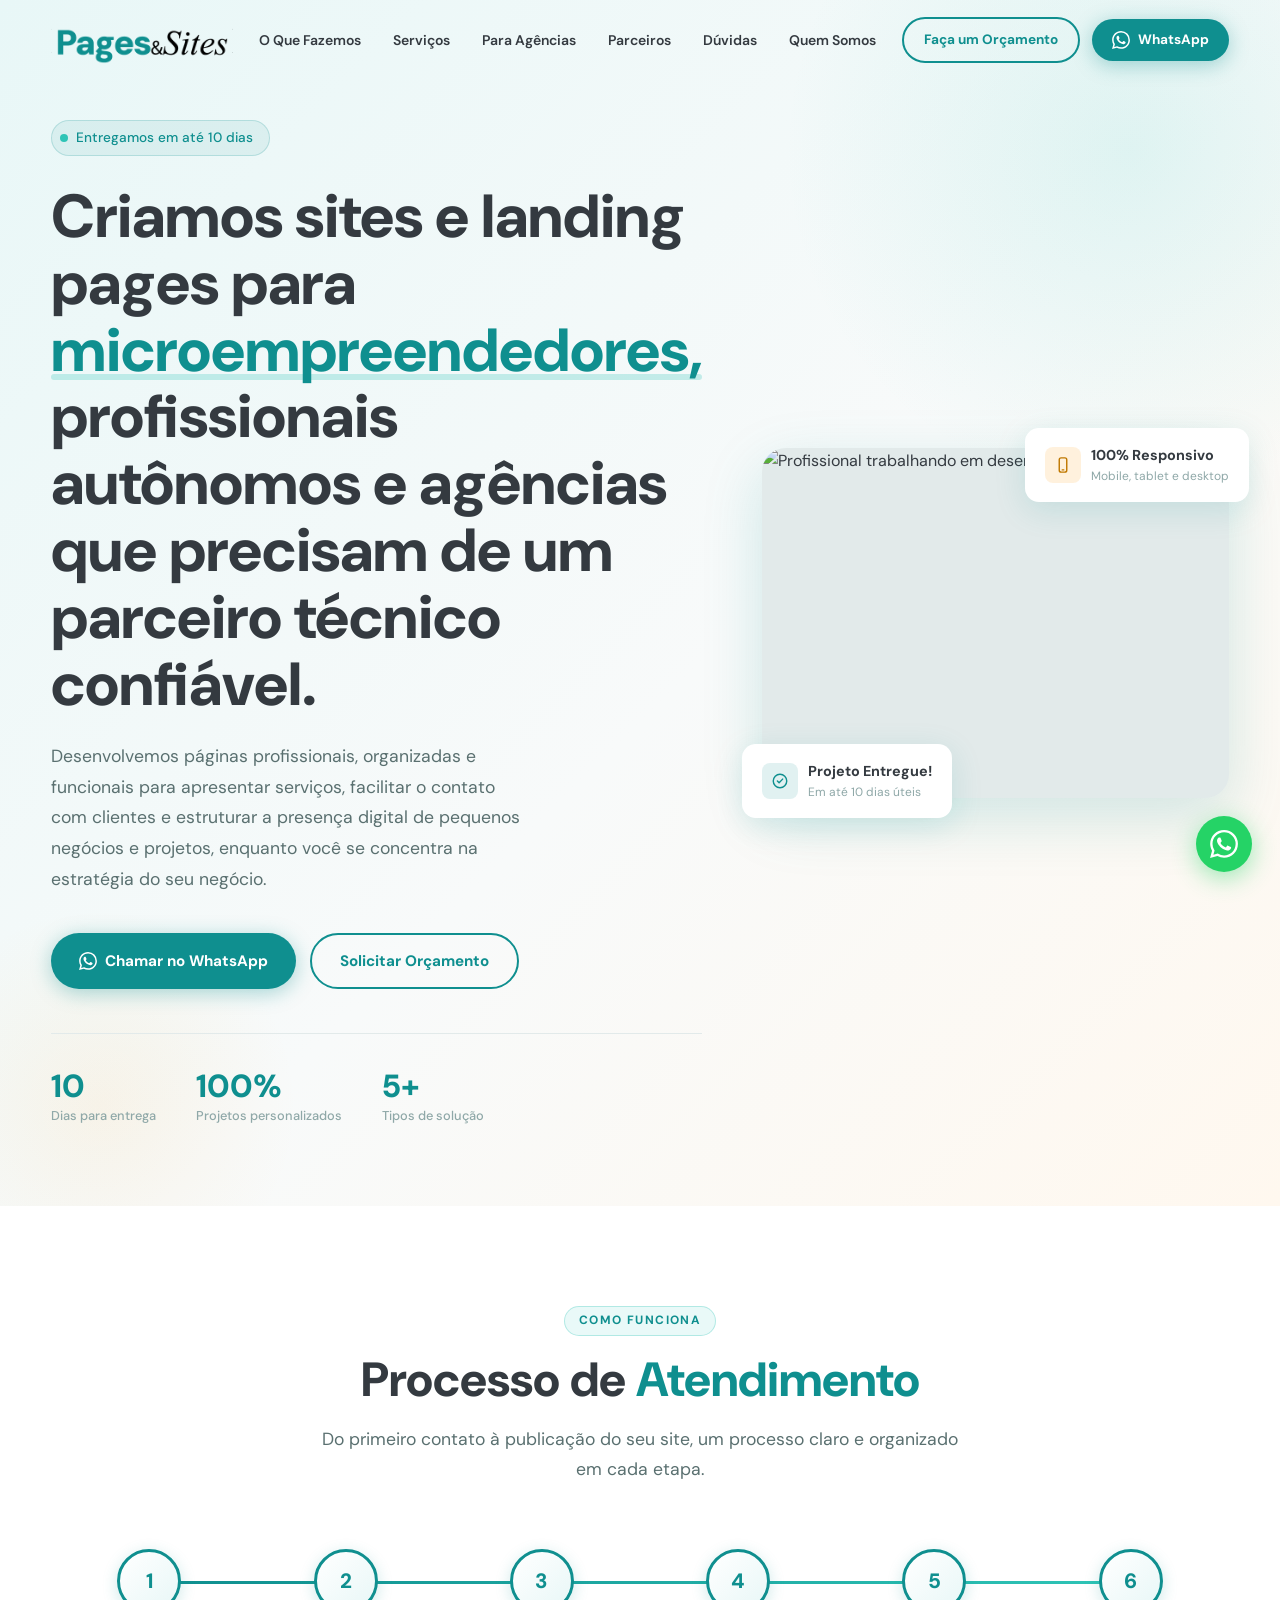
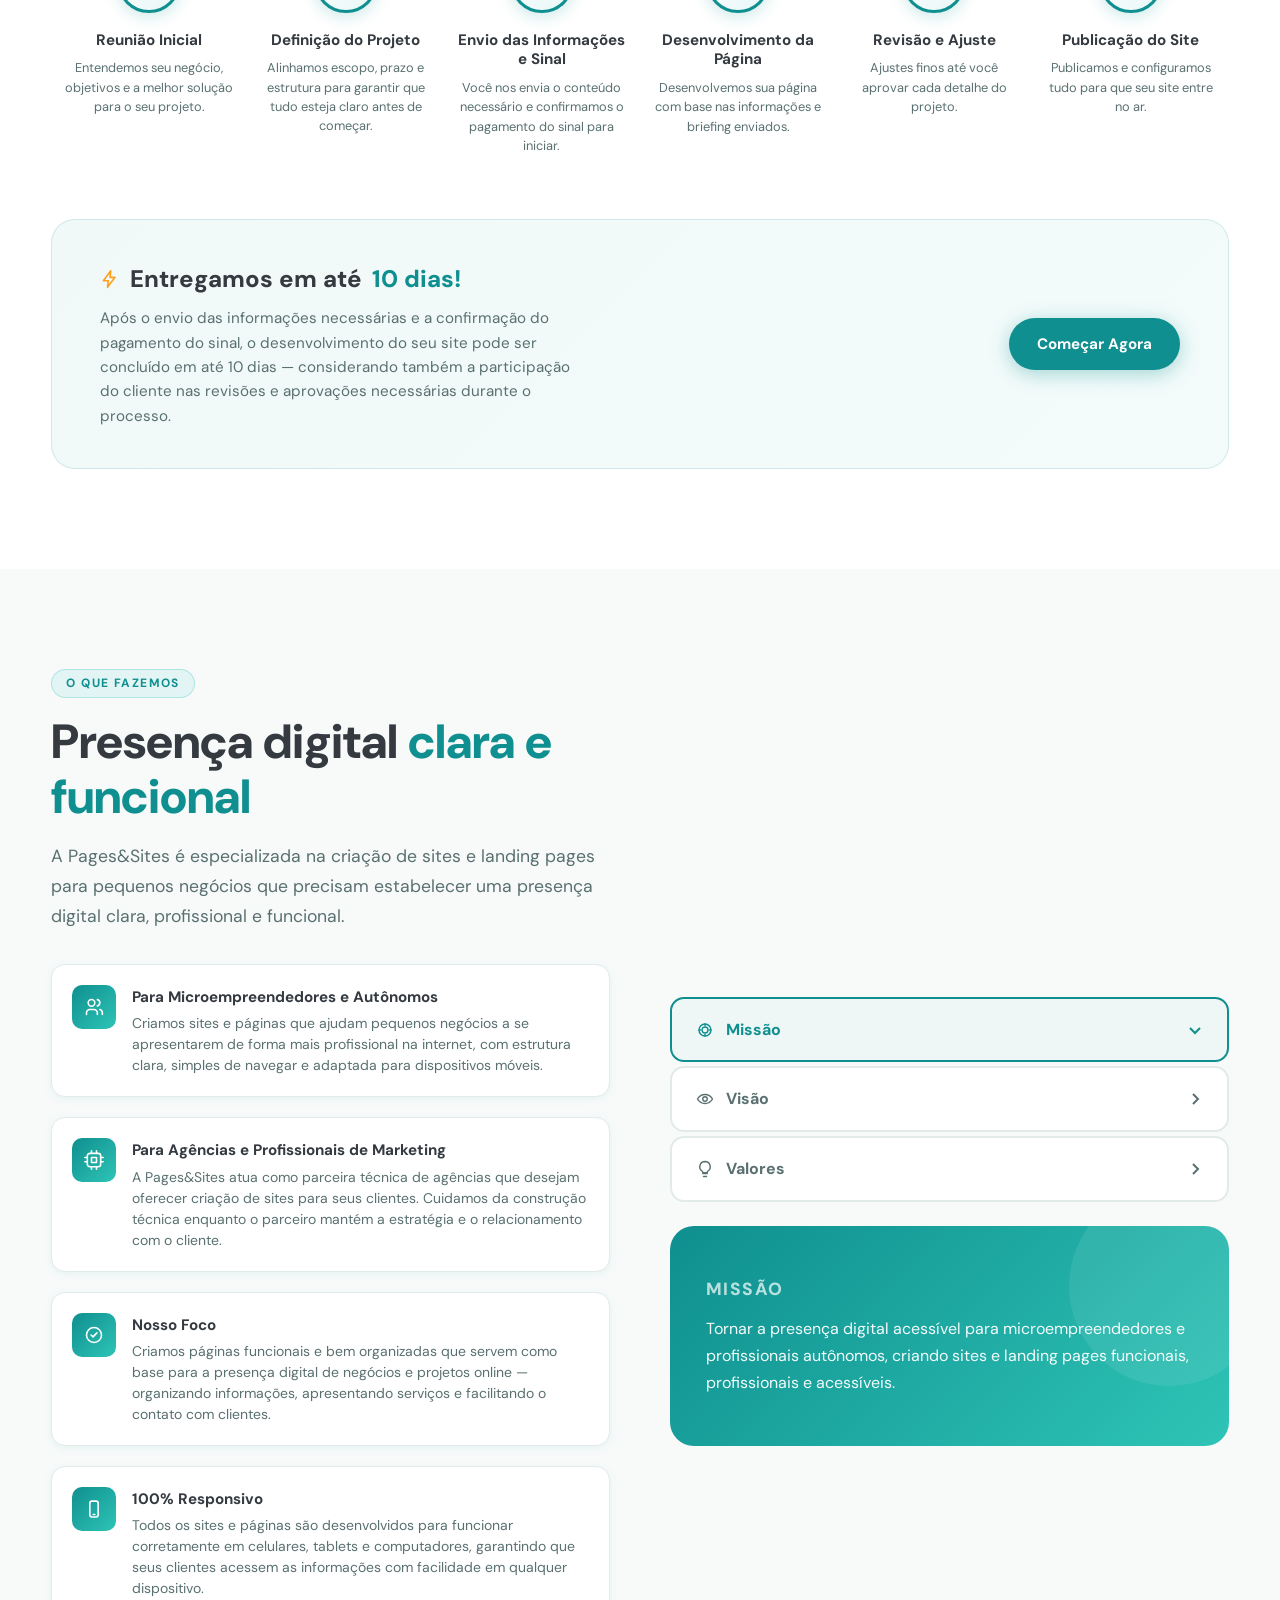
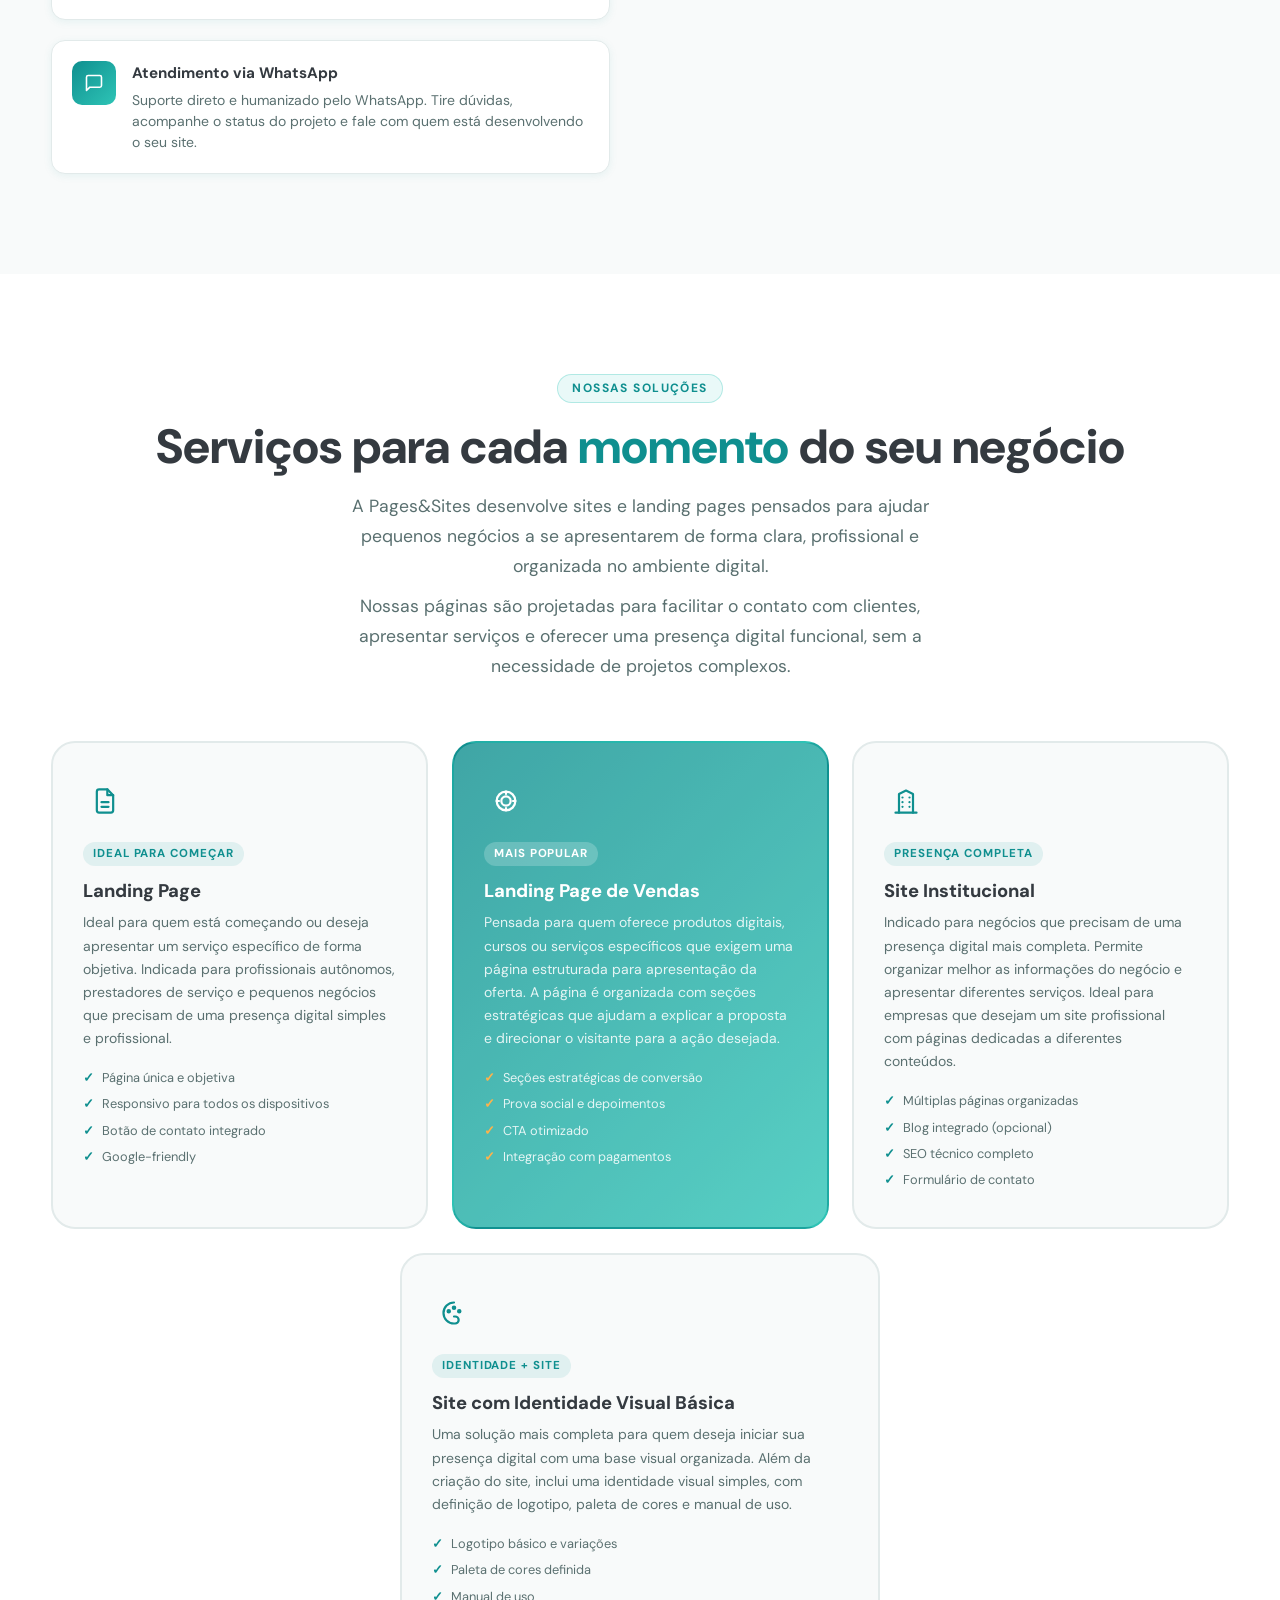
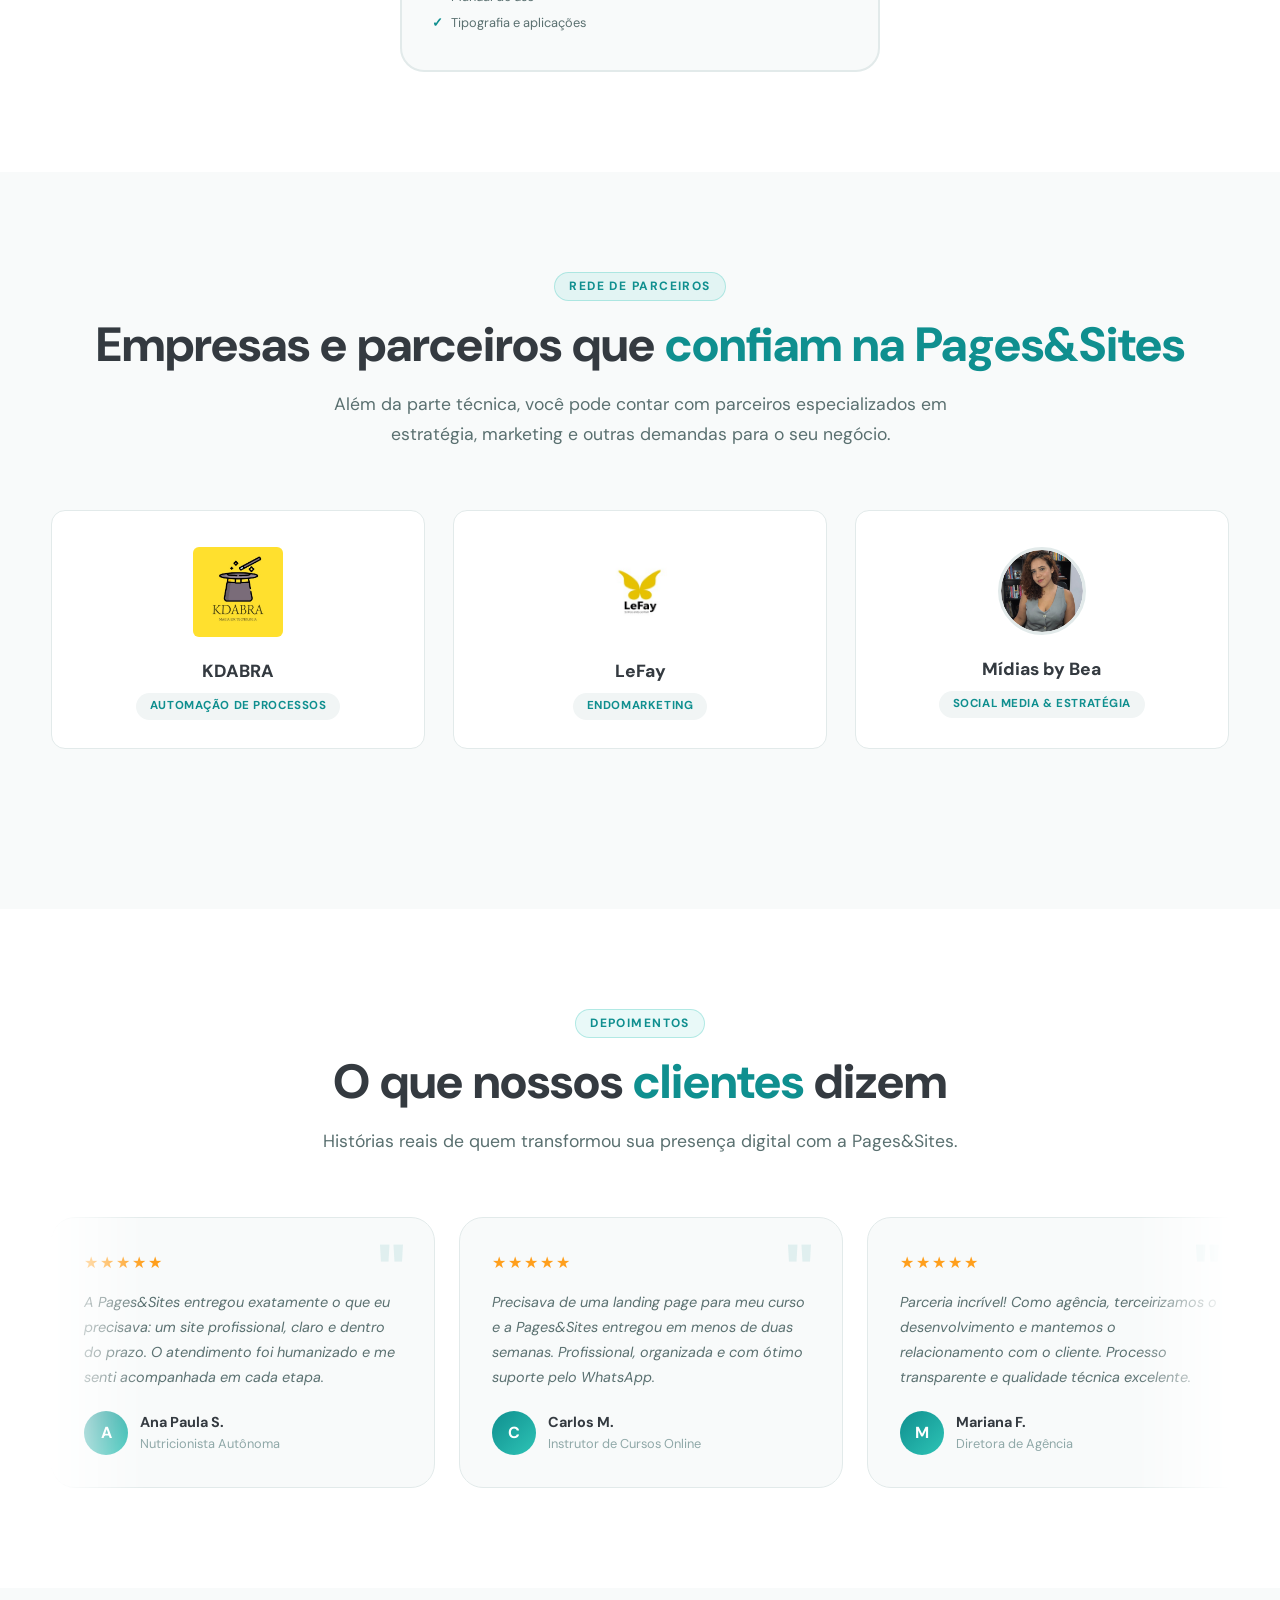
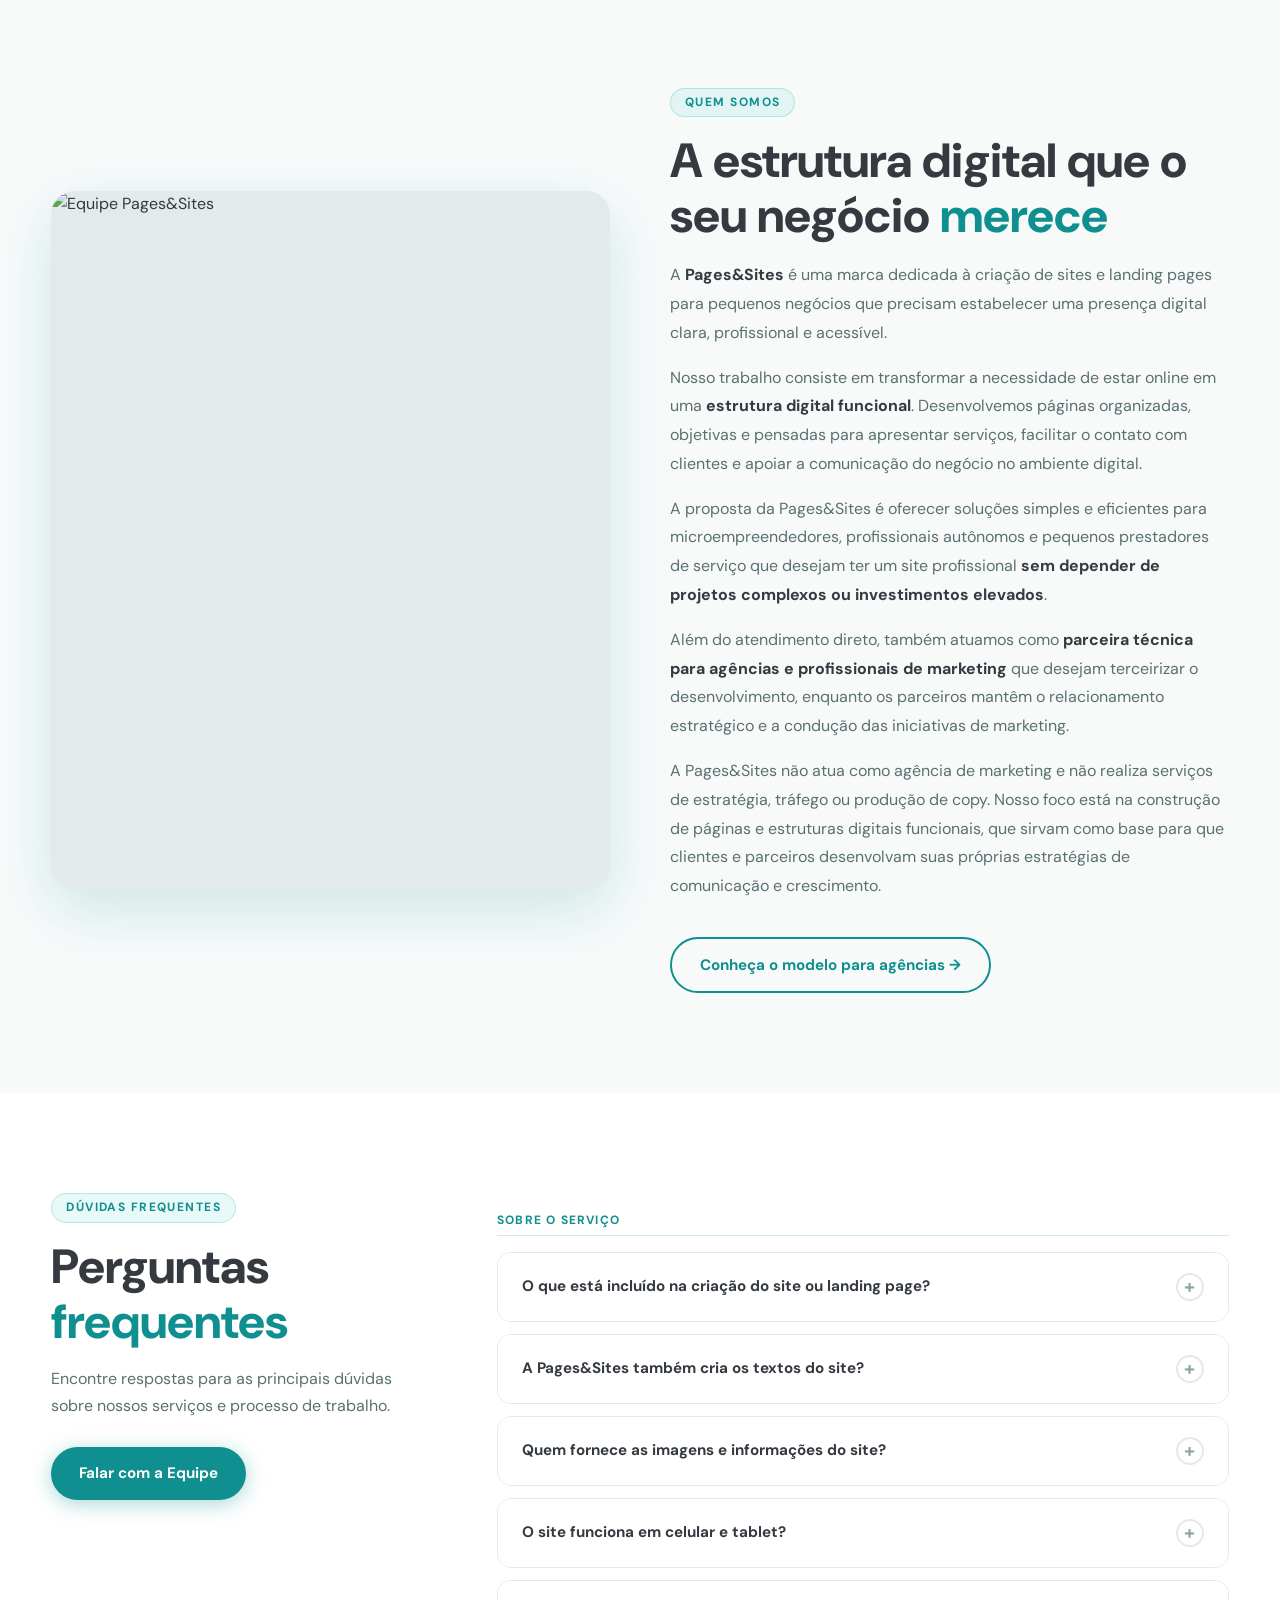
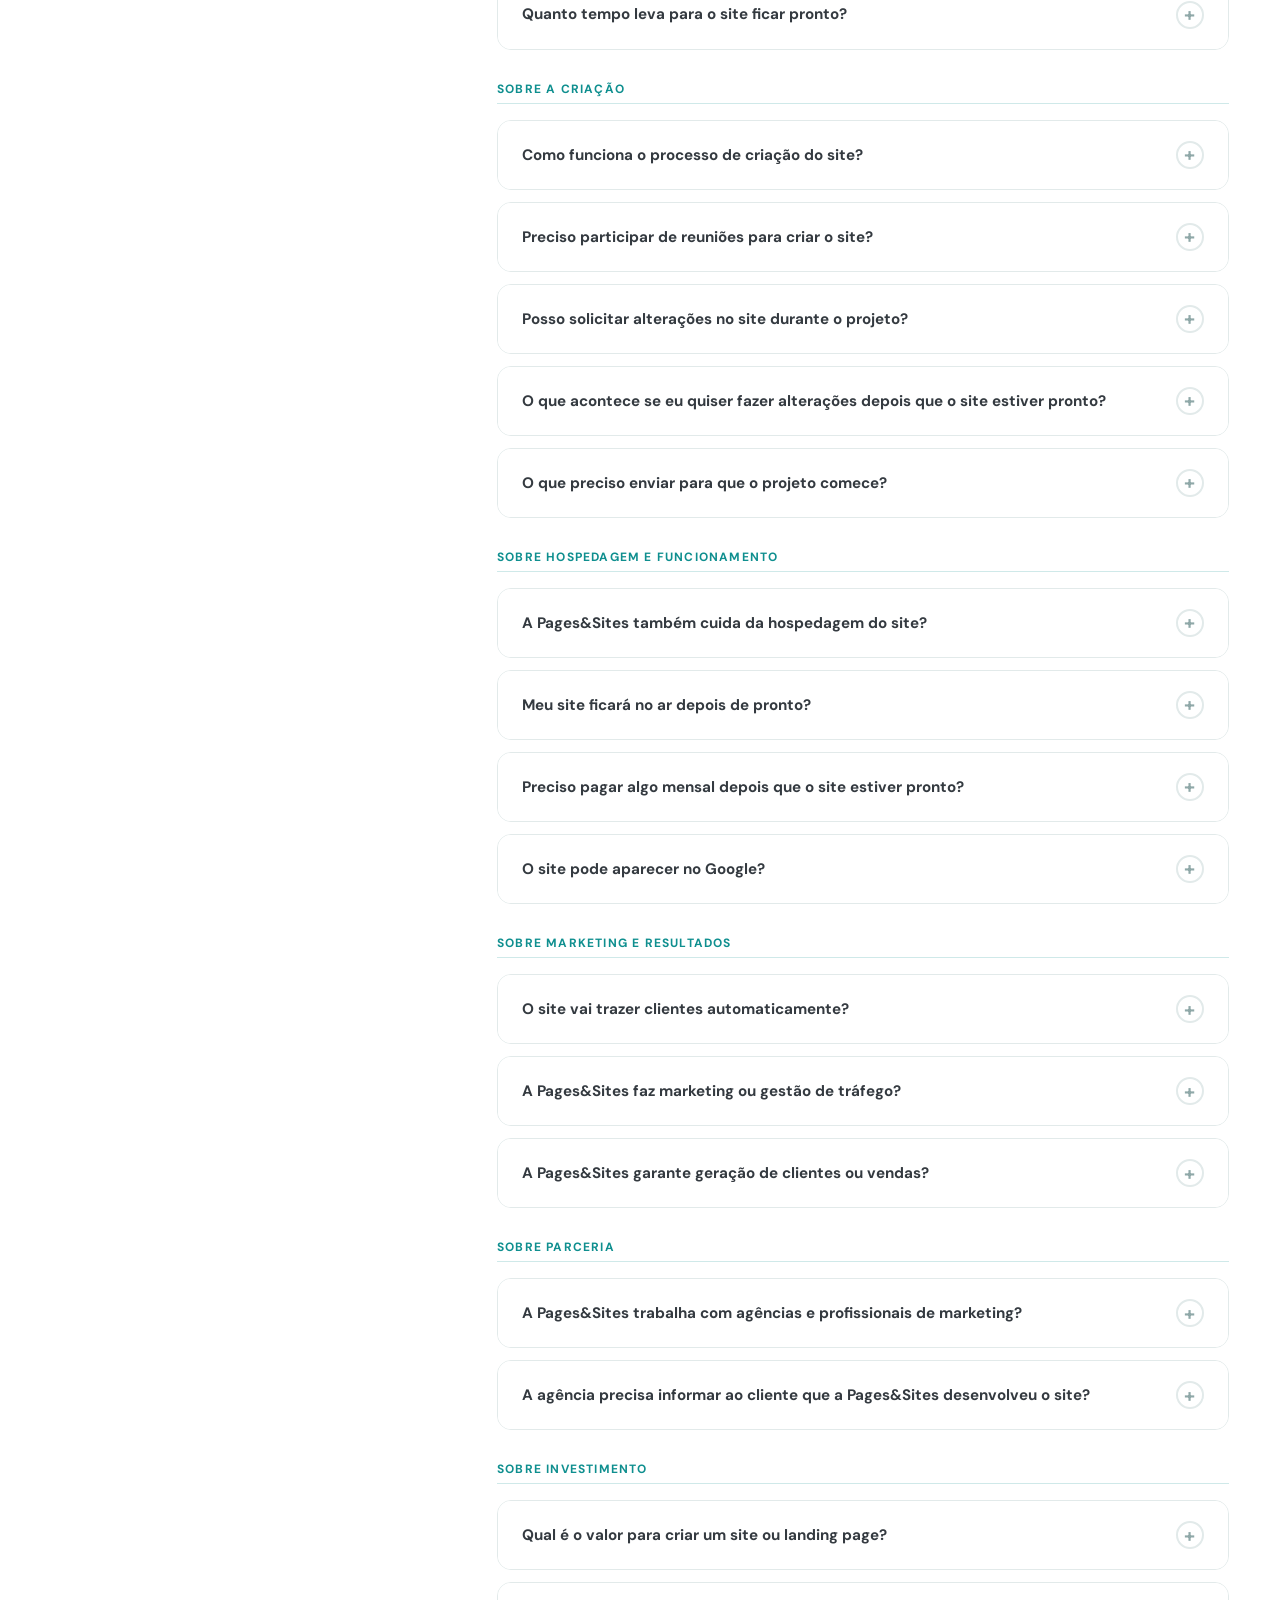
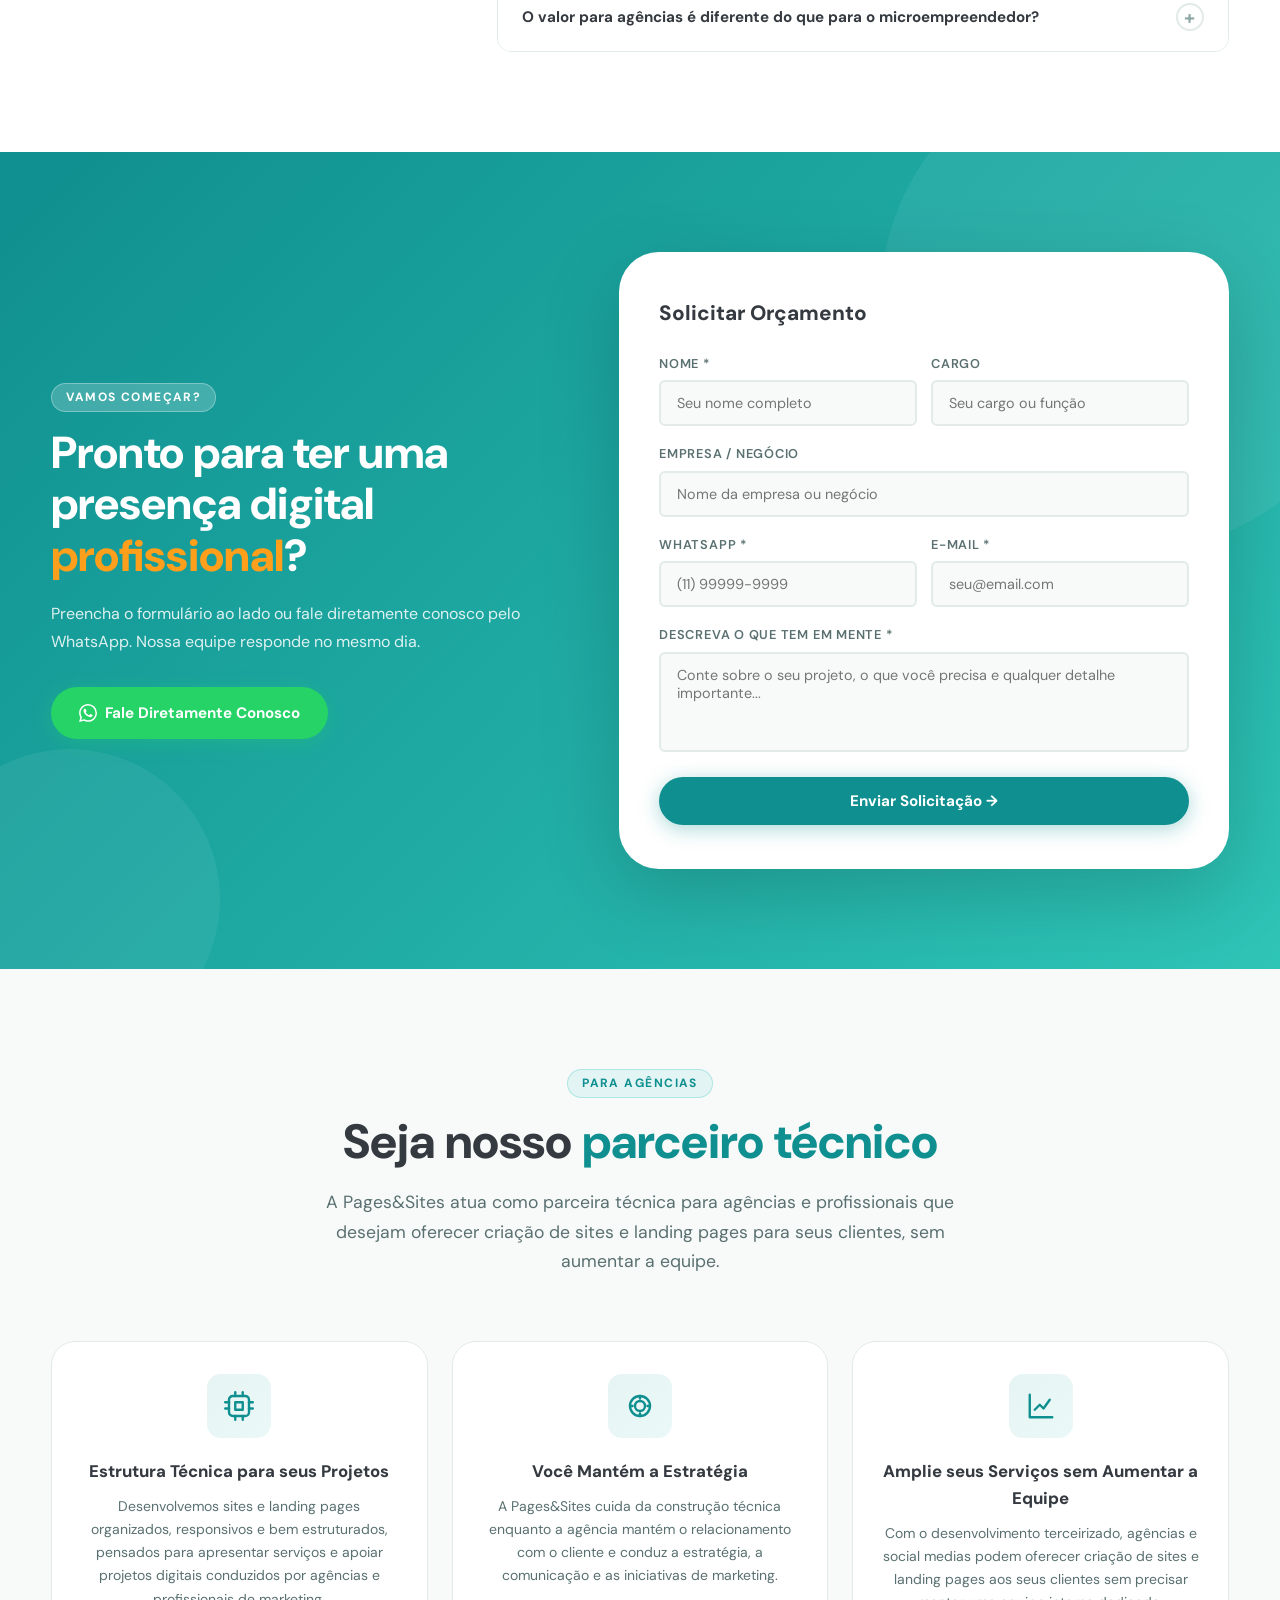
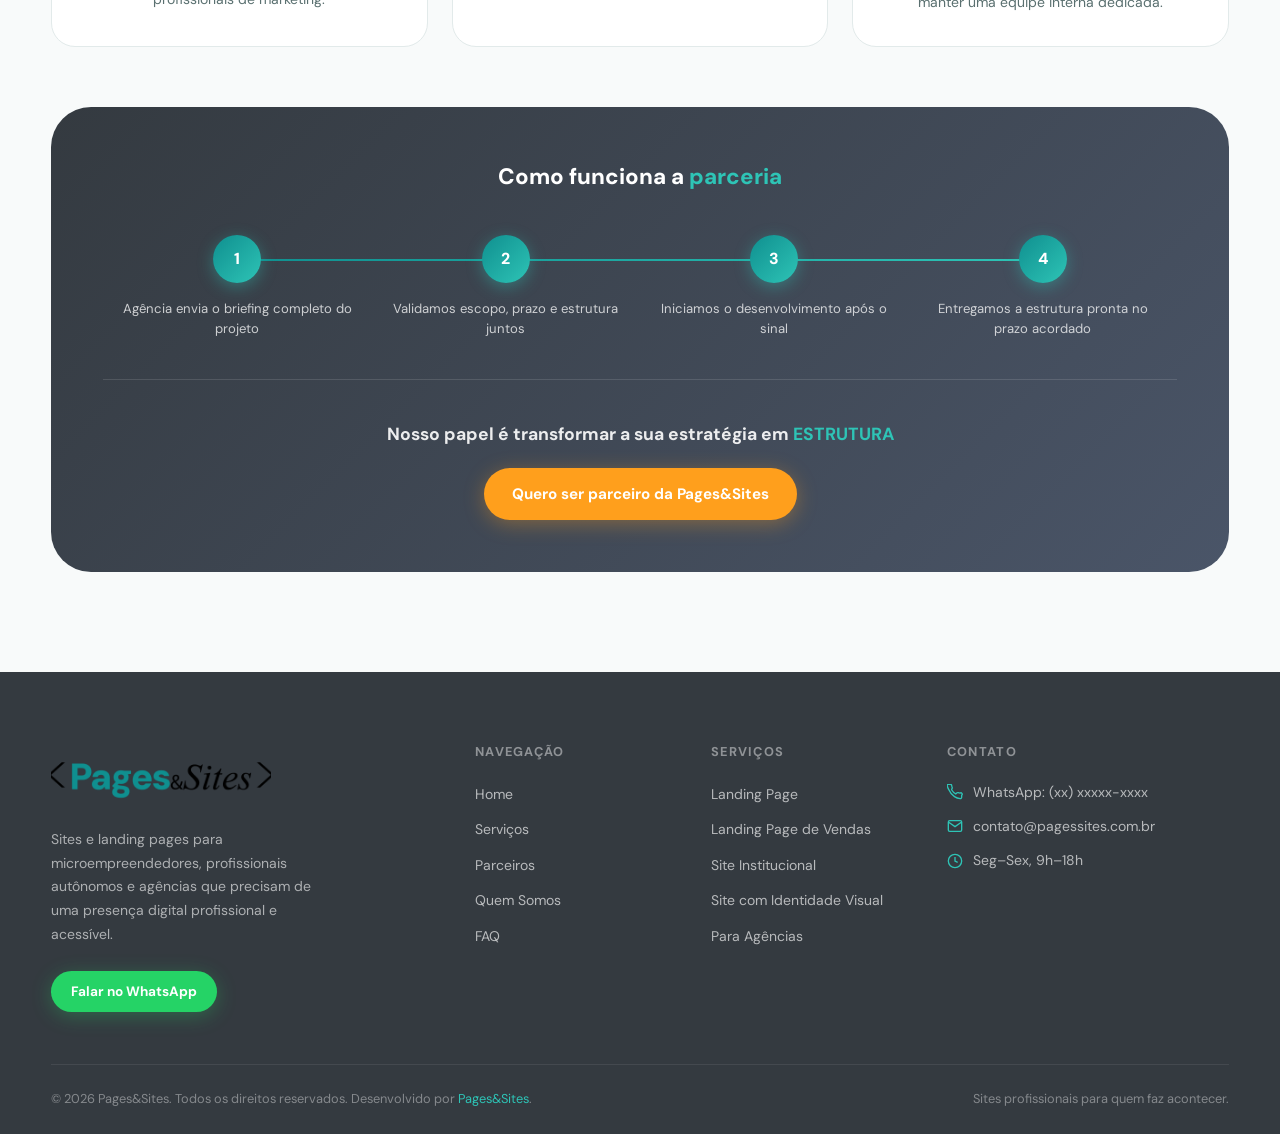
==== index.html @ a5dc0062 "arrumando favicon" ====
<!DOCTYPE html>
<html lang="pt-BR">
<head>
  <meta charset="UTF-8" />
  <meta name="viewport" content="width=device-width, initial-scale=1.0" />
  <title>Pages&amp;Sites — Sites e Landing Pages para Pequenos Negócios</title>
  <meta name="description" content="Criamos sites e landing pages profissionais para microempreendedores, profissionais autônomos e agências. Presença digital clara, acessível e funcional." />
  <link rel="stylesheet" href="style.css" />
  <link rel="icon" type="image/png" sizes="32x32" href="favicon.png?v=2" />
  <link rel="apple-touch-icon" sizes="180x180" href="favicon.png?v=2" />
</head>
<body>

<!-- ═══════════════════════════════════
     FLOATING WHATSAPP
═══════════════════════════════════ -->
<a href="https://wa.me/5500000000000" target="_blank" class="whatsapp-float" title="Fale conosco no WhatsApp">
  <svg viewBox="0 0 24 24" xmlns="http://www.w3.org/2000/svg">
    <path d="M17.472 14.382c-.297-.149-1.758-.867-2.03-.967-.273-.099-.471-.148-.67.15-.197.297-.767.966-.94 1.164-.173.199-.347.223-.644.075-.297-.15-1.255-.463-2.39-1.475-.883-.788-1.48-1.761-1.653-2.059-.173-.297-.018-.458.13-.606.134-.133.298-.347.446-.52.149-.174.198-.298.298-.497.099-.198.05-.371-.025-.52-.075-.149-.669-1.612-.916-2.207-.242-.579-.487-.5-.669-.51-.173-.008-.371-.01-.57-.01-.198 0-.52.074-.792.372-.272.297-1.04 1.016-1.04 2.479 0 1.462 1.065 2.875 1.213 3.074.149.198 2.096 3.2 5.077 4.487.709.306 1.262.489 1.694.625.712.227 1.36.195 1.871.118.571-.085 1.758-.719 2.006-1.413.248-.694.248-1.289.173-1.413-.074-.124-.272-.198-.57-.347m-5.421 7.403h-.004a9.87 9.87 0 01-5.031-1.378l-.361-.214-3.741.982.998-3.648-.235-.374a9.86 9.86 0 01-1.51-5.26c.001-5.45 4.436-9.884 9.888-9.884 2.64 0 5.122 1.03 6.988 2.898a9.825 9.825 0 012.893 6.994c-.003 5.45-4.437 9.884-9.885 9.884m8.413-18.297A11.815 11.815 0 0012.05 0C5.495 0 .16 5.335.157 11.892c0 2.096.547 4.142 1.588 5.945L.057 24l6.305-1.654a11.882 11.882 0 005.683 1.448h.005c6.554 0 11.890-5.335 11.893-11.893a11.821 11.821 0 00-3.48-8.413z"/>
  </svg>
</a>

<!-- ═══════════════════════════════════
     NAVBAR
═══════════════════════════════════ -->
<nav class="navbar" id="navbar">
  <div class="container nav-inner">
    <a href="#" class="nav-logo" aria-label="Pages e Sites">
      <img src="logo.png" alt="Pages e Sites" class="logo-image logo-image-nav" />
    </a>

    <ul class="nav-links">
      <li><a href="#o-que-fazemos">O Que Fazemos</a></li>
      <li><a href="#servicos">Serviços</a></li>
      <li><a href="/para-agencias.html">Para Agências</a></li>
      <li><a href="#parceiros">Parceiros</a></li>
      <li><a href="#faq">Dúvidas</a></li>
      <li><a href="#quem-somos">Quem Somos</a></li>
    </ul>

    <div class="nav-cta">
      <a href="#orcamento" class="btn btn-secondary">Faça um Orçamento</a>
      <a href="https://wa.me/5500000000000" target="_blank" class="btn btn-primary">
        <svg viewBox="0 0 24 24" fill="currentColor"><path d="M17.472 14.382c-.297-.149-1.758-.867-2.03-.967-.273-.099-.471-.148-.67.15-.197.297-.767.966-.94 1.164-.173.199-.347.223-.644.075-.297-.15-1.255-.463-2.39-1.475-.883-.788-1.48-1.761-1.653-2.059-.173-.297-.018-.458.13-.606.134-.133.298-.347.446-.52.149-.174.198-.298.298-.497.099-.198.05-.371-.025-.52-.075-.149-.669-1.612-.916-2.207-.242-.579-.487-.5-.669-.51-.173-.008-.371-.01-.57-.01-.198 0-.52.074-.792.372-.272.297-1.04 1.016-1.04 2.479 0 1.462 1.065 2.875 1.213 3.074.149.198 2.096 3.2 5.077 4.487.709.306 1.262.489 1.694.625.712.227 1.36.195 1.871.118.571-.085 1.758-.719 2.006-1.413.248-.694.248-1.289.173-1.413-.074-.124-.272-.198-.57-.347m-5.421 7.403h-.004a9.87 9.87 0 01-5.031-1.378l-.361-.214-3.741.982.998-3.648-.235-.374a9.86 9.86 0 01-1.51-5.26c.001-5.45 4.436-9.884 9.888-9.884 2.64 0 5.122 1.03 6.988 2.898a9.825 9.825 0 012.893 6.994c-.003 5.45-4.437 9.884-9.885 9.884m8.413-18.297A11.815 11.815 0 0012.05 0C5.495 0 .16 5.335.157 11.892c0 2.096.547 4.142 1.588 5.945L.057 24l6.305-1.654a11.882 11.882 0 005.683 1.448h.005c6.554 0 11.890-5.335 11.893-11.893a11.821 11.821 0 00-3.48-8.413z"/></svg>
        WhatsApp
      </a>
    </div>

    <button class="hamburger" id="hamburger" aria-label="Menu">
      <span></span><span></span><span></span>
    </button>
  </div>
</nav>

<!-- Mobile Menu -->
<div class="mobile-menu" id="mobileMenu">
  <button class="mobile-menu-close" id="mobileClose">×</button>
  <a href="#o-que-fazemos" class="mobile-link">O Que Fazemos</a>
  <a href="#servicos" class="mobile-link">Serviços</a>
  <a href="/para-agencias.html" class="mobile-link">Para Agências</a>
  <a href="#parceiros" class="mobile-link">Parceiros</a>
  <a href="#faq" class="mobile-link">Dúvidas</a>
  <a href="#quem-somos" class="mobile-link">Quem Somos</a>
  <a href="https://wa.me/5500000000000" class="btn btn-whatsapp" style="margin-top:12px">Chamar no WhatsApp</a>
</div>

<!-- ═══════════════════════════════════
     HERO / CAPA
═══════════════════════════════════ -->
<section class="hero" id="home">
  <div class="container">
    <div class="hero-grid">

      <div class="hero-content">
        <div class="hero-badge">
          <span class="hero-badge-dot"></span>
          Entregamos em até 10 dias
        </div>

        <h1 class="hero-title">
          Criamos sites e landing pages para <span class="line-accent">microempreendedores,</span> profissionais autônomos e agências que precisam de um parceiro técnico confiável.
        </h1>

        <p class="hero-sub">
          Desenvolvemos páginas profissionais, organizadas e funcionais para apresentar serviços, facilitar o contato com clientes e estruturar a presença digital de pequenos negócios e projetos, enquanto você se concentra na estratégia do seu negócio.
        </p>

        <div class="hero-actions">
          <a href="https://wa.me/5500000000000" target="_blank" class="btn btn-primary">
            <svg viewBox="0 0 24 24" fill="currentColor"><path d="M17.472 14.382c-.297-.149-1.758-.867-2.03-.967-.273-.099-.471-.148-.67.15-.197.297-.767.966-.94 1.164-.173.199-.347.223-.644.075-.297-.15-1.255-.463-2.39-1.475-.883-.788-1.48-1.761-1.653-2.059-.173-.297-.018-.458.13-.606.134-.133.298-.347.446-.52.149-.174.198-.298.298-.497.099-.198.05-.371-.025-.52-.075-.149-.669-1.612-.916-2.207-.242-.579-.487-.5-.669-.51-.173-.008-.371-.01-.57-.01-.198 0-.52.074-.792.372-.272.297-1.04 1.016-1.04 2.479 0 1.462 1.065 2.875 1.213 3.074.149.198 2.096 3.2 5.077 4.487.709.306 1.262.489 1.694.625.712.227 1.36.195 1.871.118.571-.085 1.758-.719 2.006-1.413.248-.694.248-1.289.173-1.413-.074-.124-.272-.198-.57-.347m-5.421 7.403h-.004a9.87 9.87 0 01-5.031-1.378l-.361-.214-3.741.982.998-3.648-.235-.374a9.86 9.86 0 01-1.51-5.26c.001-5.45 4.436-9.884 9.888-9.884 2.64 0 5.122 1.03 6.988 2.898a9.825 9.825 0 012.893 6.994c-.003 5.45-4.437 9.884-9.885 9.884m8.413-18.297A11.815 11.815 0 0012.05 0C5.495 0 .16 5.335.157 11.892c0 2.096.547 4.142 1.588 5.945L.057 24l6.305-1.654a11.882 11.882 0 005.683 1.448h.005c6.554 0 11.890-5.335 11.893-11.893a11.821 11.821 0 00-3.48-8.413z"/></svg>
            Chamar no WhatsApp
          </a>
          <a href="#orcamento" class="btn btn-secondary">Solicitar Orçamento</a>
        </div>

        <div class="hero-stats">
          <div class="stat-item">
            <div class="stat-number">10</div>
            <div class="stat-label">Dias para entrega</div>
          </div>
          <div class="stat-item">
            <div class="stat-number">100%</div>
            <div class="stat-label">Projetos personalizados</div>
          </div>
          <div class="stat-item">
            <div class="stat-number">5+</div>
            <div class="stat-label">Tipos de solução</div>
          </div>
        </div>
      </div>

      <div class="hero-visual">
        <!--
          ⚠️ IMAGEM EXTERNA NECESSÁRIA
          Coloque aqui uma foto de qualidade de pessoa trabalhando com laptop
          em ambiente profissional, ou mockup de site em tela de computador.
          Sugestão Unsplash (gratuita):
          src="https://images.unsplash.com/photo-1600880292203-757bb62b4baf?w=800&q=80"
          alt="Profissional criando site"
        -->
        <div class="hero-img-wrapper">
          <img
            src="https://images.unsplash.com/photo-1600880292203-757bb62b4baf?w=800&q=80"
            alt="Profissional trabalhando em desenvolvimento de site"
            loading="eager"
          />
        </div>

        <div class="hero-card hero-card-1">
          <div class="hero-card-icon teal">
            <svg class="icon-svg" viewBox="0 0 24 24" aria-hidden="true">
              <circle cx="12" cy="12" r="9"></circle>
              <path d="m8.5 12 2.3 2.3 4.7-4.8"></path>
            </svg>
          </div>
          <div>
            <span>Projeto Entregue!</span>
            <small>Em até 10 dias úteis</small>
          </div>
        </div>

        <div class="hero-card hero-card-2">
          <div class="hero-card-icon orange">
            <svg class="icon-svg" viewBox="0 0 24 24" aria-hidden="true">
              <rect x="7" y="2.5" width="10" height="19" rx="2.5"></rect>
              <path d="M11 18.5h2"></path>
            </svg>
          </div>
          <div>
            <span>100% Responsivo</span>
            <small>Mobile, tablet e desktop</small>
          </div>
        </div>
      </div>

    </div>
  </div>
</section>

<!-- ═══════════════════════════════════
     PROCESSO DE ATENDIMENTO
═══════════════════════════════════ -->
<section class="process" id="processo">
  <div class="container">
    <div class="process-header">
      <span class="section-label">Como Funciona</span>
      <h2 class="section-title">Processo de <span class="highlight">Atendimento</span></h2>
      <p class="section-subtitle">Do primeiro contato à publicação do seu site, um processo claro e organizado em cada etapa.</p>
    </div>

    <div class="timeline">
      <div class="timeline-step fade-up">
        <div class="timeline-num">1</div>
        <h4>Reunião Inicial</h4>
        <p>Entendemos seu negócio, objetivos e a melhor solução para o seu projeto.</p>
      </div>
      <div class="timeline-step fade-up">
        <div class="timeline-num">2</div>
        <h4>Definição do Projeto</h4>
        <p>Alinhamos escopo, prazo e estrutura para garantir que tudo esteja claro antes de começar.</p>
      </div>
      <div class="timeline-step fade-up">
        <div class="timeline-num">3</div>
        <h4>Envio das Informações e Sinal</h4>
        <p>Você nos envia o conteúdo necessário e confirmamos o pagamento do sinal para iniciar.</p>
      </div>
      <div class="timeline-step fade-up">
        <div class="timeline-num">4</div>
        <h4>Desenvolvimento da Página</h4>
        <p>Desenvolvemos sua página com base nas informações e briefing enviados.</p>
      </div>
      <div class="timeline-step fade-up">
        <div class="timeline-num">5</div>
        <h4>Revisão e Ajuste</h4>
        <p>Ajustes finos até você aprovar cada detalhe do projeto.</p>
      </div>
      <div class="timeline-step fade-up">
        <div class="timeline-num">6</div>
        <h4>Publicação do Site</h4>
        <p>Publicamos e configuramos tudo para que seu site entre no ar.</p>
      </div>
    </div>

    <div class="process-cta-box">
      <div class="process-cta-text">
        <h3 class="process-cta-title"><svg class="icon-svg" viewBox="0 0 24 24" aria-hidden="true"><path d="M13 2 4 14h6l-1 8 9-12h-6z"></path></svg>Entregamos em até <span class="highlight">10 dias!</span></h3>
        <p>Após o envio das informações necessárias e a confirmação do pagamento do sinal, o desenvolvimento do seu site pode ser concluído em até 10 dias — considerando também a participação do cliente nas revisões e aprovações necessárias durante o processo.</p>
      </div>
      <a href="https://wa.me/5500000000000" target="_blank" class="btn btn-primary">
        Começar Agora
      </a>
    </div>
  </div>
</section>

<!-- ═══════════════════════════════════
     DIFERENCIAIS
═══════════════════════════════════ -->
<section class="differentials" id="o-que-fazemos">
  <div class="container">
    <div class="diff-grid">

      <div>
        <span class="section-label">O Que Fazemos</span>
        <h2 class="section-title">Presença digital <span class="highlight">clara e funcional</span></h2>
        <p class="section-subtitle">A Pages&amp;Sites é especializada na criação de sites e landing pages para pequenos negócios que precisam estabelecer uma presença digital clara, profissional e funcional.</p>

        <div class="diff-list">
          <div class="diff-item fade-up">
            <div class="diff-icon">
              <svg class="icon-svg" viewBox="0 0 24 24" aria-hidden="true">
                <path d="M16 21v-2a4 4 0 0 0-4-4H7a4 4 0 0 0-4 4v2"></path>
                <circle cx="9" cy="7" r="4"></circle>
                <path d="M22 21v-2a4 4 0 0 0-3-3.87"></path>
                <path d="M16 3.13a4 4 0 0 1 0 7.75"></path>
              </svg>
            </div>
            <div>
              <h4>Para Microempreendedores e Autônomos</h4>
              <p>Criamos sites e páginas que ajudam pequenos negócios a se apresentarem de forma mais profissional na internet, com estrutura clara, simples de navegar e adaptada para dispositivos móveis.</p>
            </div>
          </div>
          <div class="diff-item fade-up">
            <div class="diff-icon">
              <svg class="icon-svg" viewBox="0 0 24 24" aria-hidden="true">
                <rect x="4" y="4" width="16" height="16" rx="3"></rect>
                <path d="M9 9h6v6H9z"></path>
                <path d="M9 1v3"></path><path d="M15 1v3"></path>
                <path d="M9 20v3"></path><path d="M15 20v3"></path>
                <path d="M20 9h3"></path><path d="M20 14h3"></path>
                <path d="M1 9h3"></path><path d="M1 14h3"></path>
              </svg>
            </div>
            <div>
              <h4>Para Agências e Profissionais de Marketing</h4>
              <p>A Pages&amp;Sites atua como parceira técnica de agências que desejam oferecer criação de sites para seus clientes. Cuidamos da construção técnica enquanto o parceiro mantém a estratégia e o relacionamento com o cliente.</p>
            </div>
          </div>
          <div class="diff-item fade-up">
            <div class="diff-icon">
              <svg class="icon-svg" viewBox="0 0 24 24" aria-hidden="true">
                <circle cx="12" cy="12" r="9"></circle>
                <path d="m8.5 12 2.3 2.3 4.7-4.8"></path>
              </svg>
            </div>
            <div>
              <h4>Nosso Foco</h4>
              <p>Criamos páginas funcionais e bem organizadas que servem como base para a presença digital de negócios e projetos online — organizando informações, apresentando serviços e facilitando o contato com clientes.</p>
            </div>
          </div>
          <div class="diff-item fade-up">
            <div class="diff-icon">
              <svg class="icon-svg" viewBox="0 0 24 24" aria-hidden="true">
                <rect x="7" y="2.5" width="10" height="19" rx="2.5"></rect>
                <path d="M11 18.5h2"></path>
              </svg>
            </div>
            <div>
              <h4>100% Responsivo</h4>
              <p>Todos os sites e páginas são desenvolvidos para funcionar corretamente em celulares, tablets e computadores, garantindo que seus clientes acessem as informações com facilidade em qualquer dispositivo.</p>
            </div>
          </div>
          <div class="diff-item fade-up">
            <div class="diff-icon">
              <svg class="icon-svg" viewBox="0 0 24 24" aria-hidden="true">
                <path d="M21 15a2 2 0 0 1-2 2H7l-4 4V5a2 2 0 0 1 2-2h14a2 2 0 0 1 2 2z"></path>
              </svg>
            </div>
            <div>
              <h4>Atendimento via WhatsApp</h4>
              <p>Suporte direto e humanizado pelo WhatsApp. Tire dúvidas, acompanhe o status do projeto e fale com quem está desenvolvendo o seu site.</p>
            </div>
          </div>
        </div>
      </div>

      <!-- Missão / Visão / Valores interativo -->
      <div class="mvv-block">
        <div class="mvv-tabs">
          <div class="mvv-tab active" data-tab="missao">
            <span class="mvv-tab-label"><svg class="icon-svg" viewBox="0 0 24 24" aria-hidden="true"><circle cx="12" cy="12" r="8"></circle><circle cx="12" cy="12" r="4"></circle><path d="M12 4v2"></path><path d="M20 12h-2"></path><path d="M12 20v-2"></path><path d="M4 12h2"></path></svg>Missão</span>
            <svg viewBox="0 0 16 16" fill="none" stroke="currentColor" stroke-width="2"><path d="M6 3l5 5-5 5"/></svg>
          </div>
          <div class="mvv-tab" data-tab="visao">
            <span class="mvv-tab-label"><svg class="icon-svg" viewBox="0 0 24 24" aria-hidden="true"><path d="M2 12s3.5-6 10-6 10 6 10 6-3.5 6-10 6-10-6-10-6Z"></path><circle cx="12" cy="12" r="3"></circle></svg>Visão</span>
            <svg viewBox="0 0 16 16" fill="none" stroke="currentColor" stroke-width="2"><path d="M6 3l5 5-5 5"/></svg>
          </div>
          <div class="mvv-tab" data-tab="valores">
            <span class="mvv-tab-label"><svg class="icon-svg" viewBox="0 0 24 24" aria-hidden="true"><path d="M9 18h6"></path><path d="M10 22h4"></path><path d="M12 2a7 7 0 0 0-4 12.7c.6.5 1 1.2 1.2 2.1h5.6c.2-.9.6-1.6 1.2-2.1A7 7 0 0 0 12 2Z"></path></svg>Valores</span>
            <svg viewBox="0 0 16 16" fill="none" stroke="currentColor" stroke-width="2"><path d="M6 3l5 5-5 5"/></svg>
          </div>
        </div>

        <div class="mvv-content">
          <div class="mvv-content-inner" id="mvvContent">
            <h3>Missão</h3>
            <p>Tornar a presença digital acessível para microempreendedores e profissionais autônomos, criando sites e landing pages funcionais, profissionais e acessíveis.</p>
          </div>
        </div>
      </div>

    </div>
  </div>
</section>

<!-- ═══════════════════════════════════
     SERVIÇOS
═══════════════════════════════════ -->
<section class="services" id="servicos">
  <div class="container">
    <div class="services-header">
      <span class="section-label">Nossas Soluções</span>
      <h2 class="section-title">Serviços para cada <span class="highlight">momento</span> do seu negócio</h2>
      <p class="section-subtitle">A Pages&amp;Sites desenvolve sites e landing pages pensados para ajudar pequenos negócios a se apresentarem de forma clara, profissional e organizada no ambiente digital.</p>
      <p class="section-subtitle" style="margin-top:10px">Nossas páginas são projetadas para facilitar o contato com clientes, apresentar serviços e oferecer uma presença digital funcional, sem a necessidade de projetos complexos.</p>
    </div>

    <div class="services-grid">
      <div class="service-card fade-up">
        <span class="service-emoji"><svg class="icon-svg" viewBox="0 0 24 24" aria-hidden="true"><path d="M14 2H7a2 2 0 0 0-2 2v16a2 2 0 0 0 2 2h10a2 2 0 0 0 2-2V7Z"></path><path d="M14 2v5h5"></path><path d="M9 13h6"></path><path d="M9 17h6"></path></svg></span>
        <span class="service-tag teal">Ideal para começar</span>
        <h3>Landing Page</h3>
        <p>Ideal para quem está começando ou deseja apresentar um serviço específico de forma objetiva. Indicada para profissionais autônomos, prestadores de serviço e pequenos negócios que precisam de uma presença digital simples e profissional.</p>
        <ul class="service-features">
          <li>Página única e objetiva</li>
          <li>Responsivo para todos os dispositivos</li>
          <li>Botão de contato integrado</li>
          <li>Google-friendly</li>
        </ul>
      </div>

      <div class="service-card featured fade-up">
        <span class="service-emoji"><svg class="icon-svg" viewBox="0 0 24 24" aria-hidden="true"><circle cx="12" cy="12" r="8"></circle><circle cx="12" cy="12" r="4"></circle><path d="M12 4v2"></path><path d="M20 12h-2"></path><path d="M12 20v-2"></path><path d="M4 12h2"></path></svg></span>
        <span class="service-tag white">Mais popular</span>
        <h3>Landing Page de Vendas</h3>
        <p>Pensada para quem oferece produtos digitais, cursos ou serviços específicos que exigem uma página estruturada para apresentação da oferta. A página é organizada com seções estratégicas que ajudam a explicar a proposta e direcionar o visitante para a ação desejada.</p>
        <ul class="service-features">
          <li>Seções estratégicas de conversão</li>
          <li>Prova social e depoimentos</li>
          <li>CTA otimizado</li>
          <li>Integração com pagamentos</li>
        </ul>
      </div>

      <div class="service-card fade-up">
        <span class="service-emoji"><svg class="icon-svg" viewBox="0 0 24 24" aria-hidden="true"><path d="M3 22h18"></path><path d="M6 22V6l6-3 6 3v16"></path><path d="M9 9h.01"></path><path d="M9 13h.01"></path><path d="M9 17h.01"></path><path d="M15 9h.01"></path><path d="M15 13h.01"></path><path d="M15 17h.01"></path></svg></span>
        <span class="service-tag teal">Presença completa</span>
        <h3>Site Institucional</h3>
        <p>Indicado para negócios que precisam de uma presença digital mais completa. Permite organizar melhor as informações do negócio e apresentar diferentes serviços. Ideal para empresas que desejam um site profissional com páginas dedicadas a diferentes conteúdos.</p>
        <ul class="service-features">
          <li>Múltiplas páginas organizadas</li>
          <li>Blog integrado (opcional)</li>
          <li>SEO técnico completo</li>
          <li>Formulário de contato</li>
        </ul>
      </div>
    </div>

    <div class="services-grid-bottom" style="grid-template-columns:1fr;max-width:480px;margin:0 auto">
      <div class="service-card fade-up">
        <span class="service-emoji"><svg class="icon-svg" viewBox="0 0 24 24" aria-hidden="true"><path d="M12 3a9 9 0 1 0 0 18h1a3 3 0 0 0 0-6h-1"></path><circle cx="7.5" cy="10.5" r="1"></circle><circle cx="12" cy="7.5" r="1"></circle><circle cx="16.5" cy="10.5" r="1"></circle></svg></span>
        <span class="service-tag teal">Identidade + Site</span>
        <h3>Site com Identidade Visual Básica</h3>
        <p>Uma solução mais completa para quem deseja iniciar sua presença digital com uma base visual organizada. Além da criação do site, inclui uma identidade visual simples, com definição de logotipo, paleta de cores e manual de uso.</p>
        <ul class="service-features">
          <li>Logotipo básico e variações</li>
          <li>Paleta de cores definida</li>
          <li>Manual de uso</li>
          <li>Tipografia e aplicações</li>
        </ul>
      </div>
    </div>
  </div>
</section>

<!-- ═══════════════════════════════════
     PARCEIROS
═══════════════════════════════════ -->
<section class="partners" id="parceiros">
  <div class="container">
    <div class="partners-header">
      <span class="section-label">Rede de Parceiros</span>
      <h2 class="section-title">Empresas e parceiros que <span class="highlight">confiam na Pages&amp;Sites</span></h2>
      <p class="section-subtitle">Além da parte técnica, você pode contar com parceiros especializados em estratégia, marketing e outras demandas para o seu negócio.</p>
    </div>

    <div class="partners-cards-grid">

      <div class="partner-card fade-up">
        <div class="partner-card-logo">
          <img src="kdabra.png" alt="KDABRA — Automação de Processos" />
        </div>
        <div class="partner-card-info">
          <h3 class="partner-card-name">KDABRA</h3>
          <span class="partner-card-tag">Automação de Processos</span>
        </div>
      </div>

      <div class="partner-card fade-up">
        <div class="partner-card-logo">
          <img src="lefay.png" alt="LeFay — Branding e Endomarketing" />
        </div>
        <div class="partner-card-info">
          <h3 class="partner-card-name">LeFay</h3>
          <span class="partner-card-tag">Endomarketing</span>
        </div>
      </div>

      <div class="partner-card fade-up">
        <div class="partner-card-logo partner-card-logo--photo">
          <img src="midiasbybea.png" alt="Mídias by Bea — Social Media e Estratégia" />
        </div>
        <div class="partner-card-info">
          <h3 class="partner-card-name">Mídias by Bea</h3>
          <span class="partner-card-tag">Social Media &amp; Estratégia</span>
        </div>
      </div>

    </div>

  </div>
</section>

<!-- ═══════════════════════════════════
     DEPOIMENTOS
═══════════════════════════════════ -->
<section class="testimonials" id="depoimentos">
  <div class="container">
    <div class="testimonials-header">
      <span class="section-label">Depoimentos</span>
      <h2 class="section-title">O que nossos <span class="highlight">clientes</span> dizem</h2>
      <p class="section-subtitle">Histórias reais de quem transformou sua presença digital com a Pages&amp;Sites.</p>
    </div>

    <!--
      ⚠️ DEPOIMENTOS REAIS NECESSÁRIOS
      Substitua os cards abaixo pelos depoimentos reais coletados.
      Para cada depoimento, personalize: texto, nome, cargo e inicial do avatar.
    -->
    <div class="testimonials-track-wrapper">
      <div class="testimonials-track">

        <!-- Set original -->
        <div class="testimonial-card">
          <div class="testimonial-stars">★★★★★</div>
          <p class="testimonial-text">A Pages&amp;Sites entregou exatamente o que eu precisava: um site profissional, claro e dentro do prazo. O atendimento foi humanizado e me senti acompanhada em cada etapa.</p>
          <div class="testimonial-author">
            <div class="testimonial-avatar">A</div>
            <div>
              <div class="testimonial-author-name">Ana Paula S.</div>
              <div class="testimonial-author-role">Nutricionista Autônoma</div>
            </div>
          </div>
        </div>

        <div class="testimonial-card">
          <div class="testimonial-stars">★★★★★</div>
          <p class="testimonial-text">Precisava de uma landing page para meu curso e a Pages&amp;Sites entregou em menos de duas semanas. Profissional, organizada e com ótimo suporte pelo WhatsApp.</p>
          <div class="testimonial-author">
            <div class="testimonial-avatar">C</div>
            <div>
              <div class="testimonial-author-name">Carlos M.</div>
              <div class="testimonial-author-role">Instrutor de Cursos Online</div>
            </div>
          </div>
        </div>

        <div class="testimonial-card">
          <div class="testimonial-stars">★★★★★</div>
          <p class="testimonial-text">Parceria incrível! Como agência, terceirizamos o desenvolvimento e mantemos o relacionamento com o cliente. Processo transparente e qualidade técnica excelente.</p>
          <div class="testimonial-author">
            <div class="testimonial-avatar">M</div>
            <div>
              <div class="testimonial-author-name">Mariana F.</div>
              <div class="testimonial-author-role">Diretora de Agência</div>
            </div>
          </div>
        </div>

        <div class="testimonial-card">
          <div class="testimonial-stars">★★★★★</div>
          <p class="testimonial-text">Finalmente tenho um site que representa meu trabalho de verdade. A equipe entendeu meu negócio e criou algo único para mim. Recomendo muito!</p>
          <div class="testimonial-author">
            <div class="testimonial-avatar">R</div>
            <div>
              <div class="testimonial-author-name">Roberto L.</div>
              <div class="testimonial-author-role">Consultor Financeiro</div>
            </div>
          </div>
        </div>

        <!-- Set duplicado para loop infinito -->
        <div class="testimonial-card" aria-hidden="true">
          <div class="testimonial-stars">★★★★★</div>
          <p class="testimonial-text">A Pages&amp;Sites entregou exatamente o que eu precisava: um site profissional, claro e dentro do prazo. O atendimento foi humanizado e me senti acompanhada em cada etapa.</p>
          <div class="testimonial-author">
            <div class="testimonial-avatar">A</div>
            <div>
              <div class="testimonial-author-name">Ana Paula S.</div>
              <div class="testimonial-author-role">Nutricionista Autônoma</div>
            </div>
          </div>
        </div>

        <div class="testimonial-card" aria-hidden="true">
          <div class="testimonial-stars">★★★★★</div>
          <p class="testimonial-text">Precisava de uma landing page para meu curso e a Pages&amp;Sites entregou em menos de duas semanas. Profissional, organizada e com ótimo suporte pelo WhatsApp.</p>
          <div class="testimonial-author">
            <div class="testimonial-avatar">C</div>
            <div>
              <div class="testimonial-author-name">Carlos M.</div>
              <div class="testimonial-author-role">Instrutor de Cursos Online</div>
            </div>
          </div>
        </div>

        <div class="testimonial-card" aria-hidden="true">
          <div class="testimonial-stars">★★★★★</div>
          <p class="testimonial-text">Parceria incrível! Como agência, terceirizamos o desenvolvimento e mantemos o relacionamento com o cliente. Processo transparente e qualidade técnica excelente.</p>
          <div class="testimonial-author">
            <div class="testimonial-avatar">M</div>
            <div>
              <div class="testimonial-author-name">Mariana F.</div>
              <div class="testimonial-author-role">Diretora de Agência</div>
            </div>
          </div>
        </div>

        <div class="testimonial-card" aria-hidden="true">
          <div class="testimonial-stars">★★★★★</div>
          <p class="testimonial-text">Finalmente tenho um site que representa meu trabalho de verdade. A equipe entendeu meu negócio e criou algo único para mim. Recomendo muito!</p>
          <div class="testimonial-author">
            <div class="testimonial-avatar">R</div>
            <div>
              <div class="testimonial-author-name">Roberto L.</div>
              <div class="testimonial-author-role">Consultor Financeiro</div>
            </div>
          </div>
        </div>

      </div>
    </div>
  </div>
</section>

<!-- ═══════════════════════════════════
     QUEM SOMOS
═══════════════════════════════════ -->
<section class="about" id="quem-somos">
  <div class="container">
    <div class="about-grid">

      <div class="about-visual">
        <!--
          ⚠️ IMAGEM EXTERNA NECESSÁRIA
          Foto da equipe fundadora ou ambiente de trabalho da Pages&Sites.
          Sugestão: foto de equipe em ambiente moderno/profissional.
          Ex: https://images.unsplash.com/photo-1522071820081-009f0129c71c?w=600&q=80
        -->
        <div class="about-img-wrapper">
          <img
            src="https://images.unsplash.com/photo-1522071820081-009f0129c71c?w=600&q=80"
            alt="Equipe Pages&Sites"
            loading="lazy"
          />
          
        </div>
      </div>

      <div class="about-content">
        <span class="section-label">Quem Somos</span>
        <h2 class="section-title">A estrutura digital que o seu negócio <span class="highlight">merece</span></h2>

        <div class="about-body">
          <p>A <strong>Pages&amp;Sites</strong> é uma marca dedicada à criação de sites e landing pages para pequenos negócios que precisam estabelecer uma presença digital clara, profissional e acessível.</p>
          <p>Nosso trabalho consiste em transformar a necessidade de estar online em uma <strong>estrutura digital funcional</strong>. Desenvolvemos páginas organizadas, objetivas e pensadas para apresentar serviços, facilitar o contato com clientes e apoiar a comunicação do negócio no ambiente digital.</p>
          <p>A proposta da Pages&amp;Sites é oferecer soluções simples e eficientes para microempreendedores, profissionais autônomos e pequenos prestadores de serviço que desejam ter um site profissional <strong>sem depender de projetos complexos ou investimentos elevados</strong>.</p>
          <p>Além do atendimento direto, também atuamos como <strong>parceira técnica para agências e profissionais de marketing</strong> que desejam terceirizar o desenvolvimento, enquanto os parceiros mantêm o relacionamento estratégico e a condução das iniciativas de marketing.</p>
          <p>A Pages&amp;Sites não atua como agência de marketing e não realiza serviços de estratégia, tráfego ou produção de copy. Nosso foco está na construção de páginas e estruturas digitais funcionais, que sirvam como base para que clientes e parceiros desenvolvam suas próprias estratégias de comunicação e crescimento.</p>
        </div>

        <a href="/para-agencias.html" class="btn btn-secondary">Conheça o modelo para agências →</a>
      </div>

    </div>
  </div>
</section>

<!-- ═══════════════════════════════════
     FAQ
═══════════════════════════════════ -->
<section class="faq" id="faq">
  <div class="container">
    <div class="faq-layout">

      <div class="faq-sidebar">
        <span class="section-label">Dúvidas Frequentes</span>
        <h2 class="section-title">Perguntas <span class="highlight">frequentes</span></h2>
        <p>Encontre respostas para as principais dúvidas sobre nossos serviços e processo de trabalho.</p>
        <a href="https://wa.me/5511916333876" target="_blank" class="btn btn-primary">
          Falar com a Equipe
        </a>
      </div>

      <div class="faq-list" id="faqList">

        <h4 class="faq-category">Sobre o serviço</h4>

        <div class="faq-item">
          <div class="faq-question">
            <span>O que está incluído na criação do site ou landing page?</span>
            <div class="faq-toggle">+</div>
          </div>
          <div class="faq-answer">
            <div class="faq-answer-inner">A criação de site e de landing page são produtos diferentes e o que está incluso pode variar de acordo com o escopo do projeto definido. Esses detalhes são esclarecidos durante a reunião inicial.</div>
          </div>
        </div>

        <div class="faq-item">
          <div class="faq-question">
            <span>A Pages&amp;Sites também cria os textos do site?</span>
            <div class="faq-toggle">+</div>
          </div>
          <div class="faq-answer">
            <div class="faq-answer-inner">Não. A parte estratégica do seu negócio fica por sua conta ou por conta da agência ou social media. Nosso foco está na construção técnica das páginas.</div>
          </div>
        </div>

        <div class="faq-item">
          <div class="faq-question">
            <span>Quem fornece as imagens e informações do site?</span>
            <div class="faq-toggle">+</div>
          </div>
          <div class="faq-answer">
            <div class="faq-answer-inner">Você. Para clientes que fecham algum serviço conosco, encaminhamos um documento com todas as informações necessárias para o desenvolvimento — por isso a reunião inicial é tão importante.</div>
          </div>
        </div>

        <div class="faq-item">
          <div class="faq-question">
            <span>O site funciona em celular e tablet?</span>
            <div class="faq-toggle">+</div>
          </div>
          <div class="faq-answer">
            <div class="faq-answer-inner">Sim. Todos os sites e landing pages são desenvolvidos para serem responsivos, funcionando perfeitamente em celulares, tablets e computadores.</div>
          </div>
        </div>

        <div class="faq-item">
          <div class="faq-question">
            <span>Quanto tempo leva para o site ficar pronto?</span>
            <div class="faq-toggle">+</div>
          </div>
          <div class="faq-answer">
            <div class="faq-answer-inner">Em até 10 dias, mediante o pagamento do sinal e o envio das informações necessárias. O prazo considera também a participação do cliente nas revisões e aprovações durante o processo.</div>
          </div>
        </div>

        <h4 class="faq-category">Sobre a criação</h4>

        <div class="faq-item">
          <div class="faq-question">
            <span>Como funciona o processo de criação do site?</span>
            <div class="faq-toggle">+</div>
          </div>
          <div class="faq-answer">
            <div class="faq-answer-inner">É feita uma reunião para entendermos as demandas do cliente. Após o fechamento do contrato, inicia-se o envio de informações e o desenvolvimento. Com o projeto desenvolvido, ele passa por revisão, aprovação e ajuste, para então ir ao ar. Todo esse processo pode levar até 10 dias se o cliente estiver alinhado com os prazos.</div>
          </div>
        </div>

        <div class="faq-item">
          <div class="faq-question">
            <span>Preciso participar de reuniões para criar o site?</span>
            <div class="faq-toggle">+</div>
          </div>
          <div class="faq-answer">
            <div class="faq-answer-inner">Sim. Essa etapa é importante para entendermos o seu negócio e entregarmos um projeto que converse estruturalmente com a sua expectativa, além de esclarecer outras dúvidas que possam surgir.</div>
          </div>
        </div>

        <div class="faq-item">
          <div class="faq-question">
            <span>Posso solicitar alterações no site durante o projeto?</span>
            <div class="faq-toggle">+</div>
          </div>
          <div class="faq-answer">
            <div class="faq-answer-inner">Sim, respeitando as etapas de revisão. Para garantir agilidade e preço acessível, trabalhamos com um processo estruturado: você tem direito a rodadas de ajustes na fase de revisão. Ajustes extras além do limite acordado implicam taxa adicional. Mudanças de escopo que alterem a estrutura base do projeto original implicam novo orçamento.</div>
          </div>
        </div>

        <div class="faq-item">
          <div class="faq-question">
            <span>O que acontece se eu quiser fazer alterações depois que o site estiver pronto?</span>
            <div class="faq-toggle">+</div>
          </div>
          <div class="faq-answer">
            <div class="faq-answer-inner">Depois do projeto passar pela fase de aprovação e ficar online, alterações e ajustes solicitados serão cobrados de acordo com a complexidade da alteração.</div>
          </div>
        </div>

        <div class="faq-item">
          <div class="faq-question">
            <span>O que preciso enviar para que o projeto comece?</span>
            <div class="faq-toggle">+</div>
          </div>
          <div class="faq-answer">
            <div class="faq-answer-inner">Essas informações são esclarecidas na fase de início do projeto, mas você pode se adiantar tendo elementos visuais da sua marca (logotipo, ícones, fotos) e os textos e informações que queira no site.</div>
          </div>
        </div>

        <h4 class="faq-category">Sobre hospedagem e funcionamento</h4>

        <div class="faq-item">
          <div class="faq-question">
            <span>A Pages&amp;Sites também cuida da hospedagem do site?</span>
            <div class="faq-toggle">+</div>
          </div>
          <div class="faq-answer">
            <div class="faq-answer-inner">Sim.</div>
          </div>
        </div>

        <div class="faq-item">
          <div class="faq-question">
            <span>Meu site ficará no ar depois de pronto?</span>
            <div class="faq-toggle">+</div>
          </div>
          <div class="faq-answer">
            <div class="faq-answer-inner">Sim. Depois de aprovado, o site ficará online e poderá ser acessado de qualquer dispositivo.</div>
          </div>
        </div>

        <div class="faq-item">
          <div class="faq-question">
            <span>Preciso pagar algo mensal depois que o site estiver pronto?</span>
            <div class="faq-toggle">+</div>
          </div>
          <div class="faq-answer">
            <div class="faq-answer-inner">Há uma taxa de manutenção mensal opcional para manter o site no ar e com suporte. Os detalhes são alinhados durante o processo de contratação.</div>
          </div>
        </div>

        <div class="faq-item">
          <div class="faq-question">
            <span>O site pode aparecer no Google?</span>
            <div class="faq-toggle">+</div>
          </div>
          <div class="faq-answer">
            <div class="faq-answer-inner">Sim, seu site será indexável e tecnicamente otimizado. Pense no Google como uma grande biblioteca: a Pages&amp;Sites entrega o seu "livro" com a capa certa, as páginas numeradas e o código limpo para que o Google consiga lê-lo. O posicionamento nas primeiras páginas depende de fatores como produção de conteúdo, autoridade da marca e anúncios — mas a fundação técnica já estará pronta.</div>
          </div>
        </div>

        <h4 class="faq-category">Sobre marketing e resultados</h4>

        <div class="faq-item">
          <div class="faq-question">
            <span>O site vai trazer clientes automaticamente?</span>
            <div class="faq-toggle">+</div>
          </div>
          <div class="faq-answer">
            <div class="faq-answer-inner">A geração de clientes depende de estratégias como divulgação nas redes sociais, anúncios e presença no Google. A Pages&amp;Sites se dedica à criação da estrutura digital — a estratégia de divulgação pode ser conduzida pelo próprio cliente ou por profissionais de marketing.</div>
          </div>
        </div>

        <div class="faq-item">
          <div class="faq-question">
            <span>A Pages&amp;Sites faz marketing ou gestão de tráfego?</span>
            <div class="faq-toggle">+</div>
          </div>
          <div class="faq-answer">
            <div class="faq-answer-inner">Não. Nosso foco está exclusivamente na criação e construção técnica de sites e landing pages.</div>
          </div>
        </div>

        <div class="faq-item">
          <div class="faq-question">
            <span>A Pages&amp;Sites garante geração de clientes ou vendas?</span>
            <div class="faq-toggle">+</div>
          </div>
          <div class="faq-answer">
            <div class="faq-answer-inner">A geração de clientes e vendas depende de estratégias de divulgação, anúncios e presença no Google. A Pages&amp;Sites se dedica à criação da estrutura digital — a estratégia de divulgação fica a cargo do cliente ou de profissionais de marketing parceiros.</div>
          </div>
        </div>

        <h4 class="faq-category">Sobre parceria</h4>

        <div class="faq-item">
          <div class="faq-question">
            <span>A Pages&amp;Sites trabalha com agências e profissionais de marketing?</span>
            <div class="faq-toggle">+</div>
          </div>
          <div class="faq-answer">
            <div class="faq-answer-inner">Sim. Aceitamos parcerias com agências e profissionais que queiram oferecer sites e landing pages, mas que prefiram terceirizar o desenvolvimento. Cada parceria possui contrato e alinhamento estratégico para que todas as partes tenham suas expectativas atendidas.</div>
          </div>
        </div>

        <div class="faq-item">
          <div class="faq-question">
            <span>A agência precisa informar ao cliente que a Pages&amp;Sites desenvolveu o site?</span>
            <div class="faq-toggle">+</div>
          </div>
          <div class="faq-answer">
            <div class="faq-answer-inner">Não. O parceiro da Pages&amp;Sites não precisa fazer menção pública ao cliente final sobre o desenvolvedor do site. Os direitos autorais dos projetos desenvolvidos pertencem à Pages&amp;Sites, e o parceiro não pode incluí-los em seu portfólio.</div>
          </div>
        </div>

        <h4 class="faq-category">Sobre investimento</h4>

        <div class="faq-item">
          <div class="faq-question">
            <span>Qual é o valor para criar um site ou landing page?</span>
            <div class="faq-toggle">+</div>
          </div>
          <div class="faq-answer">
            <div class="faq-answer-inner">Os valores variam de acordo com a complexidade do desenvolvimento e a quantidade de seções e páginas no escopo. Para landing pages, o valor é a partir de R$1.200 e para sites a partir de R$2.000. É possível que algumas landing pages com muitas seções fiquem no valor de um site. Tudo é definido conforme o projeto.</div>
          </div>
        </div>

        <div class="faq-item">
          <div class="faq-question">
            <span>O valor para agências é diferente do que para o microempreendedor?</span>
            <div class="faq-toggle">+</div>
          </div>
          <div class="faq-answer">
            <div class="faq-answer-inner">Sim. Para agências é fechado um contrato de tempo determinado, enquanto para o microempreendedor o contrato é apenas para a entrega do projeto. Isso implica diretamente no valor de cada contratação.</div>
          </div>
        </div>

      </div>
    </div>
  </div>
</section>

<!-- ═══════════════════════════════════
     CTA — ORÇAMENTO
═══════════════════════════════════ -->
<section class="cta-section" id="orcamento">
  <div class="container">
    <div class="cta-grid">

      <div class="cta-content">
        <span class="section-label">Vamos Começar?</span>
        <h2>Pronto para ter uma presença digital <span style="color:var(--orange)">profissional</span>?</h2>
        <p>Preencha o formulário ao lado ou fale diretamente conosco pelo WhatsApp. Nossa equipe responde no mesmo dia.</p>

        <div class="cta-direct">
          <a href="https://wa.me/5500000000000" target="_blank" class="btn btn-whatsapp">
            <svg viewBox="0 0 24 24" fill="currentColor" style="width:18px;height:18px"><path d="M17.472 14.382c-.297-.149-1.758-.867-2.03-.967-.273-.099-.471-.148-.67.15-.197.297-.767.966-.94 1.164-.173.199-.347.223-.644.075-.297-.15-1.255-.463-2.39-1.475-.883-.788-1.48-1.761-1.653-2.059-.173-.297-.018-.458.13-.606.134-.133.298-.347.446-.52.149-.174.198-.298.298-.497.099-.198.05-.371-.025-.52-.075-.149-.669-1.612-.916-2.207-.242-.579-.487-.5-.669-.51-.173-.008-.371-.01-.57-.01-.198 0-.52.074-.792.372-.272.297-1.04 1.016-1.04 2.479 0 1.462 1.065 2.875 1.213 3.074.149.198 2.096 3.2 5.077 4.487.709.306 1.262.489 1.694.625.712.227 1.36.195 1.871.118.571-.085 1.758-.719 2.006-1.413.248-.694.248-1.289.173-1.413-.074-.124-.272-.198-.57-.347m-5.421 7.403h-.004a9.87 9.87 0 01-5.031-1.378l-.361-.214-3.741.982.998-3.648-.235-.374a9.86 9.86 0 01-1.51-5.26c.001-5.45 4.436-9.884 9.888-9.884 2.64 0 5.122 1.03 6.988 2.898a9.825 9.825 0 012.893 6.994c-.003 5.45-4.437 9.884-9.885 9.884m8.413-18.297A11.815 11.815 0 0012.05 0C5.495 0 .16 5.335.157 11.892c0 2.096.547 4.142 1.588 5.945L.057 24l6.305-1.654a11.882 11.882 0 005.683 1.448h.005c6.554 0 11.890-5.335 11.893-11.893a11.821 11.821 0 00-3.48-8.413z"/></svg>
            Fale Diretamente Conosco
          </a>
        </div>
      </div>

      <div class="cta-form">
        <h3>Solicitar Orçamento</h3>

        <div class="form-row">
          <div class="form-group">
            <label for="nome">Nome *</label>
            <input type="text" id="nome" placeholder="Seu nome completo" />
          </div>
          <div class="form-group">
            <label for="cargo">Cargo</label>
            <input type="text" id="cargo" placeholder="Seu cargo ou função" />
          </div>
        </div>

        <div class="form-group">
          <label for="empresa">Empresa / Negócio</label>
          <input type="text" id="empresa" placeholder="Nome da empresa ou negócio" />
        </div>

        <div class="form-row">
          <div class="form-group">
            <label for="whatsapp">WhatsApp *</label>
            <input type="tel" id="whatsapp" placeholder="(11) 99999-9999" />
          </div>
          <div class="form-group">
            <label for="email">E-mail *</label>
            <input type="email" id="email" placeholder="seu@email.com" />
          </div>
        </div>

        <div class="form-group">
          <label for="descricao">Descreva o que tem em mente *</label>
          <textarea id="descricao" placeholder="Conte sobre o seu projeto, o que você precisa e qualquer detalhe importante..."></textarea>
        </div>

        <button class="btn btn-primary" style="width:100%;justify-content:center" onclick="handleFormSubmit()">
          Enviar Solicitação →
        </button>
      </div>

    </div>
  </div>
</section>

<!-- ═══════════════════════════════════
     PARA AGÊNCIAS (seção resumo)
═══════════════════════════════════ -->
<section class="for-agencies" id="para-agencias">
  <div class="container">
    <div class="agencies-header">
      <span class="section-label">Para Agências</span>
      <h2 class="section-title">Seja nosso <span class="highlight">parceiro técnico</span></h2>
      <p class="section-subtitle">A Pages&amp;Sites atua como parceira técnica para agências e profissionais que desejam oferecer criação de sites e landing pages para seus clientes, sem aumentar a equipe.</p>
    </div>

    <div class="agencies-cards">
      <div class="agency-card fade-up">
        <div class="agency-card-icon"><svg class="icon-svg" viewBox="0 0 24 24" aria-hidden="true"><rect x="4" y="4" width="16" height="16" rx="3"></rect><path d="M9 9h6v6H9z"></path><path d="M9 1v3"></path><path d="M15 1v3"></path><path d="M9 20v3"></path><path d="M15 20v3"></path><path d="M20 9h3"></path><path d="M20 14h3"></path><path d="M1 9h3"></path><path d="M1 14h3"></path></svg></div>
        <h3>Estrutura Técnica para seus Projetos</h3>
        <p>Desenvolvemos sites e landing pages organizados, responsivos e bem estruturados, pensados para apresentar serviços e apoiar projetos digitais conduzidos por agências e profissionais de marketing.</p>
      </div>
      <div class="agency-card fade-up">
        <div class="agency-card-icon"><svg class="icon-svg" viewBox="0 0 24 24" aria-hidden="true"><circle cx="12" cy="12" r="8"></circle><circle cx="12" cy="12" r="4"></circle><path d="M12 4v2"></path><path d="M20 12h-2"></path><path d="M12 20v-2"></path><path d="M4 12h2"></path></svg></div>
        <h3>Você Mantém a Estratégia</h3>
        <p>A Pages&amp;Sites cuida da construção técnica enquanto a agência mantém o relacionamento com o cliente e conduz a estratégia, a comunicação e as iniciativas de marketing.</p>
      </div>
      <div class="agency-card fade-up">
        <div class="agency-card-icon"><svg class="icon-svg" viewBox="0 0 24 24" aria-hidden="true"><path d="M3 3v18h18"></path><path d="m7 15 4-4 3 3 5-7"></path></svg></div>
        <h3>Amplie seus Serviços sem Aumentar a Equipe</h3>
        <p>Com o desenvolvimento terceirizado, agências e social medias podem oferecer criação de sites e landing pages aos seus clientes sem precisar manter uma equipe interna dedicada.</p>
      </div>
    </div>

    <div class="agency-flow">
      <h3>Como funciona a <span>parceria</span></h3>
      <div class="flow-steps">
        <div class="flow-step">
          <div class="flow-step-num">1</div>
          <p>Agência envia o briefing completo do projeto</p>
        </div>
        <div class="flow-step">
          <div class="flow-step-num">2</div>
          <p>Validamos escopo, prazo e estrutura juntos</p>
        </div>
        <div class="flow-step">
          <div class="flow-step-num">3</div>
          <p>Iniciamos o desenvolvimento após o sinal</p>
        </div>
        <div class="flow-step">
          <div class="flow-step-num">4</div>
          <p>Entregamos a estrutura pronta no prazo acordado</p>
        </div>
      </div>
      <div class="agency-flow-cta">
        <p>Nosso papel é transformar a sua estratégia em <span>ESTRUTURA</span></p>
        <a href="https://wa.me/5500000000000" target="_blank" class="btn btn-orange">
          Quero ser parceiro da Pages&amp;Sites
        </a>
      </div>
    </div>
  </div>
</section>

<!-- ═══════════════════════════════════
     FOOTER
═══════════════════════════════════ -->
<footer class="footer">
  <div class="container">
    <div class="footer-grid">

      <div class="footer-brand">
        <div class="footer-brand-logo">
          <img src="logo.png" alt="Pages e Sites" class="logo-image logo-image-footer" />
        </div>
        <p>Sites e landing pages para microempreendedores, profissionais autônomos e agências que precisam de uma presença digital profissional e acessível.</p>
        <a href="https://wa.me/5500000000000" target="_blank" class="btn btn-whatsapp" style="font-size:.85rem;padding:10px 20px">
          Falar no WhatsApp
        </a>
      </div>

      <div class="footer-col">
        <h4>Navegação</h4>
        <ul>
          <li><a href="#home">Home</a></li>
          <li><a href="#servicos">Serviços</a></li>
          <li><a href="#parceiros">Parceiros</a></li>
          <li><a href="#quem-somos">Quem Somos</a></li>
          <li><a href="#faq">FAQ</a></li>
        </ul>
      </div>

      <div class="footer-col">
        <h4>Serviços</h4>
        <ul>
          <li><a href="#servicos">Landing Page</a></li>
          <li><a href="#servicos">Landing Page de Vendas</a></li>
          <li><a href="#servicos">Site Institucional</a></li>
          <li><a href="#servicos">Site com Identidade Visual</a></li>
          <li><a href="/para-agencias.html">Para Agências</a></li>
        </ul>
      </div>

      <div class="footer-col">
        <h4>Contato</h4>
        <div class="footer-contact">
          <div class="footer-contact-item">
            <svg viewBox="0 0 24 24" fill="none" stroke="currentColor" stroke-width="2"><path d="M22 16.92v3a2 2 0 01-2.18 2 19.79 19.79 0 01-8.63-3.07A19.5 19.5 0 013.07 9.13a19.79 19.79 0 01-3.07-8.67A2 2 0 012 .5h3a2 2 0 012 1.72c.127.96.361 1.903.7 2.81a2 2 0 01-.45 2.11L6.91 8.63a16 16 0 006.29 6.29l1.42-1.42a2 2 0 012.11-.45c.907.339 1.85.573 2.81.7A2 2 0 0122 16.92z"/></svg>
            WhatsApp: (xx) xxxxx-xxxx
          </div>
          <div class="footer-contact-item">
            <svg viewBox="0 0 24 24" fill="none" stroke="currentColor" stroke-width="2"><path d="M4 4h16c1.1 0 2 .9 2 2v12c0 1.1-.9 2-2 2H4c-1.1 0-2-.9-2-2V6c0-1.1.9-2 2-2z"/><polyline points="22,6 12,13 2,6"/></svg>
            contato@pagessites.com.br
          </div>
          <div class="footer-contact-item">
            <svg viewBox="0 0 24 24" fill="none" stroke="currentColor" stroke-width="2"><circle cx="12" cy="12" r="10"/><polyline points="12 6 12 12 16 14"/></svg>
            Seg–Sex, 9h–18h
          </div>
        </div>
      </div>

    </div>

    <div class="footer-bottom">
      <span>© 2026 Pages&amp;Sites. Todos os direitos reservados. Desenvolvido por <a href="#">Pages&amp;Sites</a>.</span>
      <span>Sites profissionais para quem faz acontecer.</span>
    </div>
  </div>
</footer>

<!-- ═══════════════════════════════════
     JAVASCRIPT
═══════════════════════════════════ -->
<script>
// ─── Navbar scroll ───
const navbar = document.getElementById('navbar');
window.addEventListener('scroll', () => {
  navbar.classList.toggle('scrolled', window.scrollY > 40);
});

// ─── Mobile menu ───
const hamburger = document.getElementById('hamburger');
const mobileMenu = document.getElementById('mobileMenu');
const mobileClose = document.getElementById('mobileClose');
hamburger.addEventListener('click', () => mobileMenu.classList.add('open'));
mobileClose.addEventListener('click', () => mobileMenu.classList.remove('open'));
document.querySelectorAll('.mobile-link').forEach(l => l.addEventListener('click', () => mobileMenu.classList.remove('open')));

// ─── FAQ accordion ───
document.querySelectorAll('.faq-question').forEach(q => {
  q.addEventListener('click', () => {
    const item = q.parentElement;
    const answer = item.querySelector('.faq-answer');
    const toggle = item.querySelector('.faq-toggle');
    const isOpen = item.classList.contains('open');

    // Close all
    document.querySelectorAll('.faq-item').forEach(i => {
      i.classList.remove('open');
      i.querySelector('.faq-answer').style.maxHeight = '0';
      i.querySelector('.faq-toggle').textContent = '+';
    });

    if (!isOpen) {
      item.classList.add('open');
      answer.style.maxHeight = answer.scrollHeight + 'px';
      toggle.textContent = '+';
    }
  });
});

// ─── MVV tabs ───
const mvvData = {
  missao: {
    title: 'Missão',
    text: 'Tornar a presença digital acessível para microempreendedores e profissionais autônomos, criando sites e landing pages funcionais, profissionais e acessíveis.'
  },
  visao: {
    title: 'Visão',
    text: 'Ser reconhecida como uma parceira confiável na criação de sites e landing pages, apoiando pequenos negócios e colaborando com agências e profissionais que desejam oferecer presença digital profissional aos seus clientes.'
  },
  valores: {
    title: 'Valores',
    items: ['Acessibilidade — presença digital profissional ao alcance de pequenos negócios', 'Simplicidade — soluções claras e fáceis de usar', 'Funcionalidade — páginas feitas para cumprir seu papel com eficiência', 'Autonomia — ferramentas que dão independência ao cliente', 'Compromisso — entregas responsáveis, dentro do prazo', 'Estrutura — bases digitais sólidas para crescimento online']
  }
};

function activateMvvTab(tab) {
  const key = tab.dataset.tab;
  document.querySelectorAll('.mvv-tab').forEach(t => t.classList.remove('active'));
  tab.classList.add('active');

  const content = document.getElementById('mvvContent');
  const data = mvvData[key];

  content.style.opacity = '0';
  content.style.transform = 'translateY(10px)';

  setTimeout(() => {
    if (key === 'valores') {
      content.innerHTML = `<h3>${data.title}</h3><ul class="mvv-values-list">${data.items.map(i => {
        const [bold, rest] = i.split(' — ');
        return `<li><strong>${bold}</strong> — ${rest}</li>`;
      }).join('')}</ul>`;
    } else {
      content.innerHTML = `<h3>${data.title}</h3><p>${data.text}</p>`;
    }
    content.style.opacity = '1';
    content.style.transform = 'translateY(0)';
  }, 200);
}

const isTouchDevice = () => window.matchMedia('(pointer: coarse)').matches;
let mvvHoverTimer = null;

document.querySelectorAll('.mvv-tab').forEach(tab => {
  tab.addEventListener('click', () => {
    clearTimeout(mvvHoverTimer);
    activateMvvTab(tab);
  });

  tab.addEventListener('mouseenter', () => {
    if (isTouchDevice()) return;
    mvvHoverTimer = setTimeout(() => activateMvvTab(tab), 250);
  });

  tab.addEventListener('mouseleave', () => {
    clearTimeout(mvvHoverTimer);
  });
});

// ─── Scroll animations ───
const fadeEls = document.querySelectorAll('.fade-up');
const observer = new IntersectionObserver(entries => {
  entries.forEach(e => { if (e.isIntersecting) e.target.classList.add('visible'); });
}, { threshold: 0.15 });
fadeEls.forEach(el => observer.observe(el));

// ─── Form submit ───
function handleFormSubmit() {
  const nome = document.getElementById('nome').value.trim();
  const whatsapp = document.getElementById('whatsapp').value.trim();
  const email = document.getElementById('email').value.trim();
  const descricao = document.getElementById('descricao').value.trim();

  if (!nome || !whatsapp || !email || !descricao) {
    alert('Por favor, preencha todos os campos obrigatórios (*).');
    return;
  }

  const cargo = document.getElementById('cargo').value.trim();
  const empresa = document.getElementById('empresa').value.trim();
  const msg = encodeURIComponent(
    `Olá! Vim pelo site e gostaria de um orçamento.\n\n` +
    `*Nome:* ${nome}\n` +
    (cargo ? `*Cargo:* ${cargo}\n` : '') +
    (empresa ? `*Empresa:* ${empresa}\n` : '') +
    `*E-mail:* ${email}\n\n` +
    `*Projeto:*\n${descricao}`
  );
  window.open(`https://wa.me/5511916333876?text=${msg}`, '_blank');
}

// ─── Smooth scroll nav links ───
document.querySelectorAll('a[href^="#"]').forEach(a => {
  a.addEventListener('click', e => {
    const target = document.querySelector(a.getAttribute('href'));
    if (target) {
      e.preventDefault();
      target.scrollIntoView({ behavior: 'smooth', block: 'start' });
    }
  });
});
</script>

</body>
</html>
---- style.css ----
/* =========================================
   PAGES & SITES — Landing Page Stylesheet
   ========================================= */

@import url('https://fonts.googleapis.com/css2?family=DM+Sans:ital,opsz,wght@0,9..40,300;0,9..40,400;0,9..40,500;0,9..40,700;0,9..40,800;1,9..40,300&display=swap');

/* ─── CSS Variables ─── */
:root {
  --teal-dark:   #0F8F8F;
  --teal-light:  #2EC4B6;
  --text-dark:   #343A40;
  --bg-white:    #F8FAFA;
  --orange:      #FF9F1C;
  --white:       #ffffff;
  --gray-100:    #f1f5f5;
  --gray-200:    #e2eaea;
  --gray-400:    #8fa8a8;
  --gray-600:    #5a7070;

  --font-display: 'DM Sans', sans-serif;
  --font-body:    'DM Sans', sans-serif;

  --radius-sm: 6px;
  --radius-md: 14px;
  --radius-lg: 24px;
  --radius-xl: 40px;

  --shadow-sm: 0 2px 8px rgba(15,143,143,.08);
  --shadow-md: 0 8px 32px rgba(15,143,143,.14);
  --shadow-lg: 0 20px 60px rgba(15,143,143,.18);

  --transition: .3s cubic-bezier(.25,.8,.25,1);
}

/* ─── Reset & Base ─── */
*, *::before, *::after { box-sizing: border-box; margin: 0; padding: 0; }
html { scroll-behavior: smooth; font-size: 16px; }
body {
  font-family: var(--font-body);
  color: var(--text-dark);
  background: var(--bg-white);
  line-height: 1.6;
  overflow-x: hidden;
}
img { max-width: 100%; display: block; }
a { text-decoration: none; color: inherit; }
ul { list-style: none; }
button { cursor: pointer; border: none; background: none; font-family: inherit; }

.icon-svg {
  width: 1em;
  height: 1em;
  fill: none;
  stroke: currentColor;
  stroke-width: 1.9;
  stroke-linecap: round;
  stroke-linejoin: round;
  flex-shrink: 0;
}

/* ─── Utility ─── */
.container { max-width: 1440px; margin: 0 auto; padding: 0 clamp(24px, 4vw, 60px); }
.section-label {
  display: inline-block;
  font-family: var(--font-display);
  font-size: .75rem;
  font-weight: 700;
  letter-spacing: .12em;
  text-transform: uppercase;
  color: var(--teal-dark);
  background: rgba(46,196,182,.1);
  border: 1px solid rgba(46,196,182,.3);
  padding: 4px 14px;
  border-radius: 99px;
  margin-bottom: 16px;
}
.section-title {
  font-family: var(--font-display);
  font-size: clamp(2rem, 4vw, 3rem);
  font-weight: 800;
  line-height: 1.15;
  color: var(--text-dark);
  margin-bottom: 18px;
}
.section-subtitle {
  font-size: 1.1rem;
  color: var(--gray-600);
  max-width: 640px;
  line-height: 1.7;
}
.highlight { color: var(--teal-dark); }
.highlight-orange { color: var(--orange); }

/* ─── Buttons ─── */
.btn {
  display: inline-flex;
  align-items: center;
  gap: 8px;
  font-family: var(--font-display);
  font-weight: 700;
  font-size: .95rem;
  padding: 14px 28px;
  border-radius: 99px;
  transition: var(--transition);
  white-space: nowrap;
}
.btn-primary {
  background: var(--teal-dark);
  color: var(--white);
  box-shadow: 0 4px 20px rgba(15,143,143,.35);
}
.btn-primary:hover {
  background: var(--teal-light);
  transform: translateY(-2px);
  box-shadow: 0 8px 28px rgba(15,143,143,.45);
}
.btn-secondary {
  background: transparent;
  color: var(--teal-dark);
  border: 2px solid var(--teal-dark);
}
.btn-secondary:hover {
  background: var(--teal-dark);
  color: var(--white);
  transform: translateY(-2px);
}
.btn-orange {
  background: var(--orange);
  color: var(--white);
  box-shadow: 0 4px 20px rgba(255,159,28,.35);
}
.btn-orange:hover {
  background: #e8900f;
  transform: translateY(-2px);
  box-shadow: 0 8px 28px rgba(255,159,28,.45);
}
.btn-whatsapp {
  background: #25D366;
  color: var(--white);
  box-shadow: 0 4px 20px rgba(37,211,102,.3);
}
.btn-whatsapp:hover {
  background: #1ebe5a;
  transform: translateY(-2px);
}
.btn svg { width: 18px; height: 18px; }

/* ════════════════════════════════════════
   NAVBAR
════════════════════════════════════════ */
.navbar {
  position: fixed;
  top: 0; left: 0; right: 0;
  z-index: 1000;
  padding: 16px 0;
  transition: background var(--transition), box-shadow var(--transition), padding var(--transition);
}
.navbar.scrolled {
  background: rgba(248,250,250,.95);
  backdrop-filter: blur(16px);
  box-shadow: 0 2px 20px rgba(15,143,143,.1);
  padding: 10px 0;
}
.nav-inner {
  display: flex;
  align-items: center;
  justify-content: space-between;
  gap: 24px;
}
.nav-logo {
  display: inline-flex;
  align-items: center;
  justify-content: center;
  flex-shrink: 0;
  width: 182px;
  height: 48px;
  position: relative;
  overflow: hidden;
}
.logo-image {
  max-width: none;
}
.logo-image-nav {
  position: absolute;
  top: 50%;
  left: 50%;
  width: 430px;
  height: auto;
  transform: translate(-50%, -50%);
}
.nav-links {
  display: flex;
  align-items: center;
  gap: 32px;
}
.nav-links a {
  font-family: var(--font-display);
  font-weight: 600;
  font-size: .875rem;
  color: var(--text-dark);
  transition: color var(--transition);
  position: relative;
}
.nav-links a::after {
  content: '';
  position: absolute;
  bottom: -3px; left: 0;
  width: 0; height: 2px;
  background: var(--teal-dark);
  border-radius: 2px;
  transition: width var(--transition);
}
.nav-links a:hover { color: var(--teal-dark); }
.nav-links a:hover::after { width: 100%; }
.nav-cta { display: flex; align-items: center; gap: 12px; }
.nav-cta .btn { padding: 10px 20px; font-size: .85rem; }

/* Hamburger */
.hamburger {
  display: none;
  flex-direction: column;
  gap: 5px;
  padding: 6px;
}
.hamburger span {
  display: block;
  width: 24px; height: 2px;
  background: var(--text-dark);
  border-radius: 2px;
  transition: var(--transition);
}
.mobile-menu {
  display: none;
  position: fixed;
  top: 0; left: 0; right: 0; bottom: 0;
  background: var(--bg-white);
  z-index: 999;
  padding: 100px 24px 40px;
  flex-direction: column;
  gap: 24px;
}
.mobile-menu.open { display: flex; }
.mobile-menu a {
  font-family: var(--font-display);
  font-size: 1.5rem;
  font-weight: 700;
  color: var(--text-dark);
  border-bottom: 1px solid var(--gray-200);
  padding-bottom: 20px;
}
.mobile-menu-close {
  position: absolute;
  top: 20px; right: 24px;
  font-size: 2rem;
  color: var(--text-dark);
}

/* Floating WhatsApp */
.whatsapp-float {
  position: fixed;
  bottom: 28px; right: 28px;
  z-index: 990;
  width: 56px; height: 56px;
  background: #25D366;
  border-radius: 50%;
  display: flex; align-items: center; justify-content: center;
  box-shadow: 0 6px 24px rgba(37,211,102,.45);
  transition: var(--transition);
  animation: pulse-green 2.5s infinite;
}
.whatsapp-float:hover { transform: scale(1.12); }
.whatsapp-float svg { width: 28px; height: 28px; fill: white; }

@keyframes pulse-green {
  0%, 100% { box-shadow: 0 6px 24px rgba(37,211,102,.45); }
  50% { box-shadow: 0 6px 36px rgba(37,211,102,.7); }
}

/* ════════════════════════════════════════
   HERO / CAPA
════════════════════════════════════════ */
.hero {
  min-height: 100vh;
  display: flex;
  align-items: center;
  padding: 120px 0 80px;
  background: linear-gradient(135deg, #e8f7f7 0%, var(--bg-white) 55%, #fff8ef 100%);
  position: relative;
  overflow: hidden;
}
.hero::before {
  content: '';
  position: absolute;
  top: -200px; right: -200px;
  width: 700px; height: 700px;
  background: radial-gradient(circle, rgba(46,196,182,.12) 0%, transparent 70%);
  pointer-events: none;
}
.hero::after {
  content: '';
  position: absolute;
  bottom: -100px; left: -100px;
  width: 400px; height: 400px;
  background: radial-gradient(circle, rgba(255,159,28,.08) 0%, transparent 70%);
  pointer-events: none;
}
.hero-grid {
  display: grid;
  grid-template-columns: 1fr 1fr;
  gap: 60px;
  align-items: center;
}
.hero-content { position: relative; z-index: 2; }
.hero-badge {
  display: inline-flex;
  align-items: center;
  gap: 8px;
  background: rgba(15,143,143,.08);
  border: 1px solid rgba(15,143,143,.2);
  border-radius: 99px;
  padding: 6px 16px 6px 8px;
  margin-bottom: 28px;
  font-size: .85rem;
  font-weight: 500;
  color: var(--teal-dark);
}
.hero-badge-dot {
  width: 8px; height: 8px;
  background: var(--teal-light);
  border-radius: 50%;
  animation: blink 1.5s infinite;
}
@keyframes blink {
  0%, 100% { opacity: 1; }
  50% { opacity: .3; }
}
.hero-title {
  font-family: var(--font-display);
  font-size: clamp(2.4rem, 5vw, 3.8rem);
  font-weight: 800;
  line-height: 1.1;
  color: var(--text-dark);
  margin-bottom: 22px;
}
.hero-title .line-accent {
  color: var(--teal-dark);
  position: relative;
  display: inline-block;
}
.hero-title .line-accent::after {
  content: '';
  position: absolute;
  bottom: 4px; left: 0; right: 0;
  height: 6px;
  background: rgba(46,196,182,.25);
  border-radius: 3px;
  z-index: -1;
}
@media (min-width: 992px) {
  .hero-title .line-accent {
    white-space: nowrap;
  }
}
.hero-sub {
  font-size: 1.1rem;
  color: var(--gray-600);
  line-height: 1.75;
  margin-bottom: 38px;
  max-width: 480px;
}
.hero-actions { display: flex; gap: 14px; flex-wrap: wrap; }

/* Hero visual */
.hero-visual {
  position: relative;
  z-index: 2;
}
.hero-img-wrapper {
  border-radius: var(--radius-lg);
  overflow: hidden;
  box-shadow: var(--shadow-lg);
  position: relative;
  aspect-ratio: 4/3;
  background: var(--gray-200);
}
/* ⚠️ IMAGEM EXTERNA NECESSÁRIA — coloque uma imagem de pessoa trabalhando
   com computador, escritório moderno ou mockup de site. Exemplo Unsplash:
   https://images.unsplash.com/photo-1600880292203-757bb62b4baf?w=800
   Substitua o src abaixo no HTML pelo URL real da imagem. */
.hero-img-wrapper img {
  width: 100%; height: 100%;
  object-fit: cover;
}
.hero-card {
  position: absolute;
  background: var(--white);
  border-radius: var(--radius-md);
  box-shadow: var(--shadow-md);
  padding: 16px 20px;
  font-family: var(--font-display);
  font-weight: 700;
  font-size: .9rem;
  display: flex;
  align-items: center;
  gap: 10px;
}
.hero-card-1 { bottom: -20px; left: -20px; }
.hero-card-2 { top: -20px; right: -20px; }
.hero-card-icon {
  width: 36px; height: 36px;
  border-radius: 8px;
  display: flex; align-items: center; justify-content: center;
  font-size: 1.2rem;
}
.hero-card-icon .icon-svg { width: 18px; height: 18px; }
.hero-card-icon.teal { background: rgba(15,143,143,.12); color: var(--teal-dark); }
.hero-card-icon.orange { background: rgba(255,159,28,.15); color: #c07800; }
.hero-card small { display: block; font-weight: 400; color: var(--gray-400); font-size: .75rem; }

/* Stats strip */
.hero-stats {
  display: flex;
  gap: 40px;
  margin-top: 44px;
  padding-top: 36px;
  border-top: 1px solid var(--gray-200);
}
.stat-item { text-align: left; }
.stat-number {
  font-family: var(--font-display);
  font-size: 2rem;
  font-weight: 800;
  color: var(--teal-dark);
  line-height: 1;
  margin-bottom: 4px;
}
.stat-label { font-size: .8rem; color: var(--gray-400); font-weight: 500; }

/* ════════════════════════════════════════
   PROCESS — Timeline
════════════════════════════════════════ */
.process {
  padding: 100px 0;
  background: var(--white);
}
.process-header { text-align: center; margin-bottom: 64px; }
.process-header .section-subtitle { margin: 0 auto; }

.timeline {
  position: relative;
  display: grid;
  grid-template-columns: repeat(6, 1fr);
  gap: 0;
  margin-bottom: 64px;
}
.timeline::before {
  content: '';
  position: absolute;
  top: 32px; left: calc(8.33% + 16px); right: calc(8.33% + 16px);
  height: 3px;
  background: linear-gradient(90deg, var(--teal-dark), var(--teal-light));
  border-radius: 2px;
  z-index: 0;
}
.timeline-step {
  display: flex;
  flex-direction: column;
  align-items: center;
  text-align: center;
  padding: 0 12px;
  position: relative;
  z-index: 1;
}
.timeline-num {
  width: 64px; height: 64px;
  border-radius: 50%;
  background: var(--white);
  border: 3px solid var(--teal-dark);
  display: flex; align-items: center; justify-content: center;
  font-family: var(--font-display);
  font-size: 1.3rem;
  font-weight: 800;
  color: var(--teal-dark);
  margin-bottom: 18px;
  box-shadow: 0 4px 16px rgba(15,143,143,.2);
  transition: var(--transition);
  background: linear-gradient(135deg, var(--white), #e8f7f7);
}
.timeline-step:hover .timeline-num {
  background: var(--teal-dark);
  color: var(--white);
  transform: scale(1.1);
}
.timeline-step h4 {
  font-family: var(--font-display);
  font-size: .95rem;
  font-weight: 700;
  color: var(--text-dark);
  margin-bottom: 8px;
  line-height: 1.3;
}
.timeline-step p {
  font-size: .8rem;
  color: var(--gray-600);
  line-height: 1.5;
}

.process-cta-box {
  background: linear-gradient(135deg, rgba(15,143,143,.06), rgba(46,196,182,.06));
  border: 1px solid rgba(15,143,143,.15);
  border-radius: var(--radius-lg);
  padding: 40px 48px;
  display: flex;
  align-items: center;
  justify-content: space-between;
  gap: 32px;
  flex-wrap: wrap;
}
.process-cta-text h3 {
  font-family: var(--font-display);
  font-size: 1.5rem;
  font-weight: 800;
  margin-bottom: 8px;
}
.process-cta-title {
  display: flex;
  align-items: center;
  gap: 10px;
  flex-wrap: wrap;
}
.process-cta-title .icon-svg {
  width: 20px;
  height: 20px;
  color: var(--orange);
}
.process-cta-text p {
  color: var(--gray-600);
  max-width: 480px;
  font-size: .95rem;
  line-height: 1.6;
}

/* ════════════════════════════════════════
   DIFFERENTIALS
════════════════════════════════════════ */
.differentials {
  padding: 100px 0;
  background: var(--bg-white);
}
.diff-grid {
  display: grid;
  grid-template-columns: 1fr 1fr;
  gap: 60px;
  align-items: center;
}
.diff-list { display: flex; flex-direction: column; gap: 20px; margin-top: 32px; }
.diff-item {
  display: flex;
  gap: 16px;
  align-items: flex-start;
  padding: 20px;
  border-radius: var(--radius-md);
  background: var(--white);
  box-shadow: var(--shadow-sm);
  border: 1px solid var(--gray-200);
  transition: var(--transition);
}
.diff-item:hover {
  box-shadow: var(--shadow-md);
  transform: translateX(4px);
  border-color: rgba(15,143,143,.25);
}
.diff-icon {
  width: 44px; height: 44px;
  min-width: 44px;
  border-radius: 10px;
  background: linear-gradient(135deg, var(--teal-dark), var(--teal-light));
  display: flex; align-items: center; justify-content: center;
  color: white;
}
.diff-icon .icon-svg {
  width: 20px;
  height: 20px;
  color: white;
}
.diff-item h4 {
  font-family: var(--font-display);
  font-size: .95rem;
  font-weight: 700;
  margin-bottom: 4px;
}
.diff-item p { font-size: .875rem; color: var(--gray-600); line-height: 1.5; }

/* Mission/Vision/Values interactive */
.mvv-block { position: relative; }
.mvv-tabs {
  display: flex;
  flex-direction: column;
  gap: 4px;
  margin-bottom: 24px;
}
.mvv-tab {
  display: flex;
  align-items: center;
  justify-content: space-between;
  padding: 18px 24px;
  border-radius: var(--radius-md);
  cursor: pointer;
  font-family: var(--font-display);
  font-size: 1rem;
  font-weight: 700;
  color: var(--gray-600);
  background: var(--white);
  border: 2px solid var(--gray-200);
  transition: var(--transition);
}
.mvv-tab-label {
  display: inline-flex;
  align-items: center;
  gap: 12px;
}
.mvv-tab-label .icon-svg {
  width: 18px;
  height: 18px;
}
.mvv-tab:hover, .mvv-tab.active {
  border-color: var(--teal-dark);
  color: var(--teal-dark);
  background: rgba(15,143,143,.04);
}
.mvv-tab > svg { width: 16px; height: 16px; transition: transform var(--transition); }
.mvv-tab.active > svg { transform: rotate(90deg); }

.mvv-content {
  background: linear-gradient(135deg, var(--teal-dark), var(--teal-light));
  border-radius: var(--radius-lg);
  padding: 36px;
  color: white;
  min-height: 220px;
  display: flex;
  align-items: center;
  position: relative;
  overflow: hidden;
}
.mvv-content::before {
  content: '';
  position: absolute;
  top: -40px; right: -40px;
  width: 200px; height: 200px;
  background: rgba(255,255,255,.08);
  border-radius: 50%;
}
.mvv-content-inner {
  position: relative;
  z-index: 1;
  transition: opacity .22s ease, transform .22s ease;
}
.mvv-content h3 {
  font-family: var(--font-display);
  font-size: 1.1rem;
  font-weight: 800;
  opacity: .7;
  text-transform: uppercase;
  letter-spacing: .08em;
  margin-bottom: 12px;
}
.mvv-content p { font-size: 1rem; line-height: 1.7; opacity: .95; }
.mvv-values-list { display: flex; flex-direction: column; gap: 6px; }
.mvv-values-list li {
  display: flex;
  align-items: center;
  gap: 10px;
  font-size: .9rem;
}
.mvv-values-list li::before {
  content: '✦';
  color: var(--orange);
  font-size: .7rem;
}
.mvv-values-list strong { font-weight: 700; }

/* ════════════════════════════════════════
   SERVICES
════════════════════════════════════════ */
.services {
  padding: 100px 0;
  background: var(--white);
}
.services-header { text-align: center; margin-bottom: 60px; }
.services-header .section-subtitle { margin: 0 auto; }

.services-grid {
  display: grid;
  grid-template-columns: repeat(3, 1fr);
  gap: 24px;
  margin-bottom: 24px;
}
.services-grid-bottom {
  display: grid;
  grid-template-columns: repeat(2, 1fr);
  gap: 24px;
}
.service-card {
  background: var(--bg-white);
  border: 2px solid var(--gray-200);
  border-radius: var(--radius-lg);
  padding: 36px 30px;
  transition:
    transform .45s cubic-bezier(.34,1.56,.64,1),
    box-shadow .4s cubic-bezier(.25,.8,.25,1),
    border-color .3s ease;
  position: relative;
  overflow: hidden;
  cursor: default;
  will-change: transform;
}
.service-card::before {
  content: '';
  position: absolute;
  top: 0; left: 0; right: 0;
  height: 4px;
  background: linear-gradient(90deg, var(--teal-dark), var(--teal-light));
  opacity: 0;
  transition: opacity .35s ease;
}
.services .service-card:hover {
  border-color: var(--teal-light);
  box-shadow: 0 22px 50px rgba(15,143,143,.18), 0 6px 18px rgba(15,143,143,.1);
  transform: translateY(-12px) scale(1.015);
}
.services .service-card:hover::before { opacity: 1; }
.service-card.featured {
  background: linear-gradient(135deg, var(--teal-dark), var(--teal-light));
  border-color: transparent;
  color: white;
}
.service-card.featured::before { opacity: 1; background: rgba(255,255,255,.2); height: 100%; top:0; }
.services .service-card.featured:hover {
  box-shadow: 0 26px 60px rgba(15,143,143,.45), 0 8px 24px rgba(15,143,143,.25);
  transform: translateY(-12px) scale(1.015);
}
.service-emoji {
  width: 44px;
  height: 44px;
  margin-bottom: 16px;
  display: flex;
  align-items: center;
  justify-content: center;
  color: var(--teal-dark);
}
.service-emoji .icon-svg {
  width: 28px;
  height: 28px;
}
.service-card.featured .service-emoji { color: white; }
.service-card h3 {
  font-family: var(--font-display);
  font-size: 1.15rem;
  font-weight: 800;
  margin-bottom: 8px;
  line-height: 1.25;
}
.service-card .service-tag {
  display: inline-block;
  font-size: .72rem;
  font-weight: 700;
  letter-spacing: .08em;
  text-transform: uppercase;
  padding: 3px 10px;
  border-radius: 99px;
  margin-bottom: 14px;
}
.service-tag.teal { background: rgba(15,143,143,.1); color: var(--teal-dark); }
.service-tag.orange { background: rgba(255,159,28,.12); color: #c07800; }
.service-tag.white { background: rgba(255,255,255,.2); color: white; }
.service-card p { font-size: .875rem; line-height: 1.65; color: var(--gray-600); }
.service-card.featured p { color: rgba(255,255,255,.85); }
.service-features {
  margin-top: 18px;
  display: flex;
  flex-direction: column;
  gap: 6px;
}
.service-features li {
  font-size: .8rem;
  color: var(--gray-600);
  display: flex;
  align-items: center;
  gap: 8px;
}
.service-features li::before { content: '✓'; color: var(--teal-dark); font-weight: 700; }
.service-card.featured .service-features li { color: rgba(255,255,255,.85); }
.service-card.featured .service-features li::before { color: var(--orange); }

/* ════════════════════════════════════════
   PARTNERS
════════════════════════════════════════ */
.partners {
  padding: 100px 0;
  background: var(--bg-white);
}
.partners-header { text-align: center; margin-bottom: 60px; }
.partners-header .section-subtitle { margin: 0 auto; }

/* Partner cards grid */
.partners-cards-grid {
  display: grid;
  grid-template-columns: repeat(3, 1fr);
  gap: 28px;
  margin-bottom: 60px;
}
.partner-card {
  background: var(--white);
  border: 1px solid var(--gray-200);
  border-radius: var(--radius-md);
  padding: 36px 28px 28px;
  display: flex;
  flex-direction: column;
  align-items: center;
  text-align: center;
  gap: 20px;
}
.partners-cards-grid .partner-card {
  transition: border-color .3s cubic-bezier(.25,.8,.25,1),
              box-shadow .3s cubic-bezier(.25,.8,.25,1),
              transform .3s cubic-bezier(.25,.8,.25,1);
}
.partners-cards-grid .partner-card:hover {
  border-color: var(--teal-light);
  box-shadow: var(--shadow-md);
  transform: translateY(-5px);
}
.partner-card-logo {
  width: 140px;
  height: 90px;
  display: flex;
  align-items: center;
  justify-content: center;
}
.partner-card-logo img {
  max-width: 100%;
  max-height: 100%;
  object-fit: contain;
  border-radius: var(--radius-sm);
}
.partner-card-logo--photo {
  width: 88px;
  height: 88px;
  border-radius: 50%;
  overflow: hidden;
  border: 3px solid var(--gray-200);
  flex-shrink: 0;
}
.partner-card-logo--photo img {
  width: 100%;
  height: 100%;
  object-fit: cover;
  border-radius: 50%;
}
.partner-card-info {
  display: flex;
  flex-direction: column;
  align-items: center;
  gap: 8px;
}
.partner-card-name {
  font-family: var(--font-display);
  font-size: 1.1rem;
  font-weight: 800;
  color: var(--text-dark);
}
.partner-card-tag {
  display: inline-block;
  background: var(--gray-100);
  color: var(--teal-dark);
  font-size: .72rem;
  font-weight: 700;
  letter-spacing: .05em;
  text-transform: uppercase;
  padding: 4px 14px;
  border-radius: 100px;
}
.partner-card-desc {
  font-size: .88rem;
  color: var(--gray-600);
  line-height: 1.55;
  max-width: 260px;
}

.partners-sectors h3 {
  font-family: var(--font-display);
  font-size: 1.3rem;
  font-weight: 800;
  text-align: center;
  margin-bottom: 32px;
}
.sectors-grid {
  display: grid;
  grid-template-columns: repeat(4, 1fr);
  gap: 16px;
}
.sector-card {
  background: var(--white);
  border: 1px solid var(--gray-200);
  border-radius: var(--radius-md);
  padding: 24px 20px;
  text-align: center;
  transition: var(--transition);
  cursor: default;
}
.sector-card:hover {
  border-color: var(--teal-light);
  box-shadow: var(--shadow-sm);
  transform: translateY(-2px);
}
.sector-card .sector-icon {
  width: 48px;
  height: 48px;
  margin: 0 auto 10px;
  display: flex;
  align-items: center;
  justify-content: center;
  color: var(--teal-dark);
}
.sector-card .sector-icon .icon-svg {
  width: 28px;
  height: 28px;
}
.sector-card h4 {
  font-family: var(--font-display);
  font-size: .85rem;
  font-weight: 700;
  line-height: 1.3;
  color: var(--text-dark);
}

/* ════════════════════════════════════════
   TESTIMONIALS
════════════════════════════════════════ */
.testimonials {
  padding: 100px 0;
  background: var(--white);
}
.testimonials-header { text-align: center; margin-bottom: 60px; }
.testimonials-header .section-subtitle { margin: 0 auto; }

.testimonials-track-wrapper {
  overflow: hidden;
  -webkit-mask: linear-gradient(90deg, transparent, black 8%, black 92%, transparent);
  mask: linear-gradient(90deg, transparent, black 8%, black 92%, transparent);
}
.testimonials-track {
  display: flex;
  gap: 24px;
  width: max-content;
  animation: slide-testimonials 45s linear infinite;
}
.testimonials-track-wrapper:hover .testimonials-track {
  animation-play-state: paused;
}
@keyframes slide-testimonials {
  from { transform: translateX(0); }
  to   { transform: translateX(-50%); }
}
.testimonial-card {
  width: clamp(280px, 30vw, 420px);
  background: var(--bg-white);
  border: 1px solid var(--gray-200);
  border-radius: var(--radius-lg);
  padding: 32px;
  position: relative;
  flex-shrink: 0;
}
.testimonial-card::before {
  content: '"';
  position: absolute;
  top: 20px; right: 28px;
  font-family: var(--font-display);
  font-size: 5rem;
  font-weight: 800;
  color: rgba(15,143,143,.1);
  line-height: 1;
}
.testimonial-stars { color: var(--orange); font-size: 1rem; margin-bottom: 14px; letter-spacing: 2px; }
.testimonial-text {
  font-size: .9rem;
  line-height: 1.75;
  color: var(--gray-600);
  margin-bottom: 20px;
  font-style: italic;
}
.testimonial-author { display: flex; align-items: center; gap: 12px; }
.testimonial-avatar {
  width: 44px; height: 44px;
  border-radius: 50%;
  background: linear-gradient(135deg, var(--teal-dark), var(--teal-light));
  display: flex; align-items: center; justify-content: center;
  font-family: var(--font-display);
  font-weight: 700;
  font-size: 1rem;
  color: white;
}
.testimonial-author-name {
  font-family: var(--font-display);
  font-weight: 700;
  font-size: .9rem;
}
.testimonial-author-role { font-size: .8rem; color: var(--gray-400); }

.testimonials-nav {
  display: flex;
  align-items: center;
  justify-content: center;
  gap: 16px;
  margin-top: 36px;
}
.nav-btn {
  width: 44px; height: 44px;
  border-radius: 50%;
  border: 2px solid var(--gray-200);
  display: flex; align-items: center; justify-content: center;
  font-size: 1.1rem;
  color: var(--text-dark);
  cursor: pointer;
  transition: var(--transition);
}
.nav-btn:hover {
  border-color: var(--teal-dark);
  background: var(--teal-dark);
  color: white;
}
.nav-dots { display: flex; gap: 8px; }
.nav-dot {
  width: 8px; height: 8px;
  border-radius: 50%;
  background: var(--gray-200);
  cursor: pointer;
  transition: var(--transition);
}
.nav-dot.active { background: var(--teal-dark); width: 24px; border-radius: 4px; }

/* ════════════════════════════════════════
   ABOUT — Quem Somos
════════════════════════════════════════ */
.about {
  padding: 100px 0;
  background: var(--bg-white);
}
.about-grid {
  display: grid;
  grid-template-columns: 1fr 1fr;
  gap: 60px;
  align-items: center;
}
.about-content { order: 2; }
.about-visual { order: 1; }
.about-img-wrapper {
  border-radius: var(--radius-lg);
  overflow: hidden;
  box-shadow: var(--shadow-lg);
  aspect-ratio: 4/5;
  background: var(--gray-200);
  position: relative;
}
/* ⚠️ IMAGEM EXTERNA: foto da equipe ou fundadores da Pages&Sites
   Ex: https://images.unsplash.com/photo-1522071820081-009f0129c71c?w=600 */
.about-img-wrapper img {
  width: 100%; height: 100%;
  object-fit: cover;
}
.about-img-badge {
  position: absolute;
  bottom: 24px; right: 24px;
  background: var(--white);
  border-radius: var(--radius-md);
  padding: 16px 20px;
  box-shadow: var(--shadow-md);
  text-align: center;
}
.about-img-badge strong {
  font-family: var(--font-display);
  font-size: 2rem;
  font-weight: 800;
  color: var(--teal-dark);
  display: block;
  line-height: 1;
}
.about-img-badge span { font-size: .75rem; color: var(--gray-400); }

.about-body {
  font-size: 1rem;
  color: var(--gray-600);
  line-height: 1.8;
  display: flex;
  flex-direction: column;
  gap: 16px;
  margin-bottom: 36px;
}
.about-body p strong { color: var(--text-dark); }

/* ════════════════════════════════════════
   FAQ
════════════════════════════════════════ */
.faq {
  padding: 100px 0;
  background: var(--white);
}
.faq-layout {
  display: grid;
  grid-template-columns: 1fr 2fr;
  gap: 80px;
  align-items: flex-start;
}
.faq-sidebar { position: sticky; top: 100px; }
.faq-sidebar h2 { margin-bottom: 16px; }
.faq-sidebar p { color: var(--gray-600); line-height: 1.7; margin-bottom: 28px; }

.faq-list { display: flex; flex-direction: column; gap: 12px; }
.faq-category {
  font-family: var(--font-display);
  font-size: .75rem;
  font-weight: 700;
  text-transform: uppercase;
  letter-spacing: .1em;
  color: var(--teal-dark);
  margin-top: 12px;
  margin-bottom: 4px;
  padding: 6px 0 4px;
  border-bottom: 1px solid rgba(15,143,143,.2);
}
.faq-item {
  border: 1px solid var(--gray-200);
  border-radius: var(--radius-md);
  overflow: hidden;
  transition: border-color var(--transition);
}
.faq-item.open { border-color: var(--teal-light); }
.faq-question {
  display: flex;
  align-items: center;
  justify-content: space-between;
  padding: 20px 24px;
  cursor: pointer;
  font-family: var(--font-display);
  font-weight: 700;
  font-size: .95rem;
  color: var(--text-dark);
  gap: 16px;
  background: var(--white);
  transition: background var(--transition);
}
.faq-item.open .faq-question { background: rgba(15,143,143,.04); color: var(--teal-dark); }
.faq-toggle {
  width: 28px; height: 28px; min-width: 28px;
  border-radius: 50%;
  border: 2px solid var(--gray-200);
  display: flex; align-items: center; justify-content: center;
  font-size: 1.2rem;
  color: var(--gray-400);
  transition: var(--transition);
  line-height: 1;
}
.faq-item.open .faq-toggle {
  background: var(--teal-dark);
  border-color: var(--teal-dark);
  color: white;
  transform: rotate(45deg);
}
.faq-answer {
  max-height: 0;
  overflow: hidden;
  transition: max-height .4s ease;
  background: var(--white);
}
.faq-answer-inner {
  padding: 0 24px 20px;
  font-size: .9rem;
  color: var(--gray-600);
  line-height: 1.75;
}

/* ════════════════════════════════════════
   CTA — Orçamento
════════════════════════════════════════ */
.cta-section {
  padding: 100px 0;
  background: linear-gradient(135deg, var(--teal-dark) 0%, var(--teal-light) 100%);
  position: relative;
  overflow: hidden;
}
.cta-section::before {
  content: '';
  position: absolute;
  top: -100px; right: -100px;
  width: 500px; height: 500px;
  background: rgba(255,255,255,.06);
  border-radius: 50%;
}
.cta-section::after {
  content: '';
  position: absolute;
  bottom: -80px; left: -80px;
  width: 300px; height: 300px;
  background: rgba(255,255,255,.06);
  border-radius: 50%;
}
.cta-grid {
  display: grid;
  grid-template-columns: 1fr 1.2fr;
  gap: 60px;
  align-items: center;
  position: relative;
  z-index: 2;
}
.cta-content { color: var(--white); }
.cta-content .section-label {
  background: rgba(255,255,255,.2);
  border-color: rgba(255,255,255,.3);
  color: white;
}
.cta-content h2 {
  font-family: var(--font-display);
  font-size: clamp(1.8rem, 3.5vw, 2.8rem);
  font-weight: 800;
  color: var(--white);
  margin-bottom: 18px;
  line-height: 1.15;
}
.cta-content p {
  color: rgba(255,255,255,.85);
  font-size: 1rem;
  line-height: 1.7;
  margin-bottom: 32px;
}
.cta-direct {
  display: flex;
  align-items: center;
  gap: 14px;
  color: rgba(255,255,255,.9);
  font-size: .9rem;
}
.cta-direct svg { width: 20px; height: 20px; }

.cta-form {
  background: var(--white);
  border-radius: var(--radius-xl);
  padding: 44px 40px;
  box-shadow: 0 24px 80px rgba(0,0,0,.18);
}
.cta-form h3 {
  font-family: var(--font-display);
  font-size: 1.3rem;
  font-weight: 800;
  margin-bottom: 24px;
  color: var(--text-dark);
}
.form-group { margin-bottom: 18px; }
.form-group label {
  display: block;
  font-size: .8rem;
  font-weight: 600;
  color: var(--gray-600);
  margin-bottom: 6px;
  text-transform: uppercase;
  letter-spacing: .06em;
}
.form-group input,
.form-group textarea {
  width: 100%;
  padding: 12px 16px;
  border: 2px solid var(--gray-200);
  border-radius: var(--radius-sm);
  font-family: var(--font-body);
  font-size: .9rem;
  color: var(--text-dark);
  background: var(--bg-white);
  transition: border-color var(--transition);
  outline: none;
}
.form-group input:focus,
.form-group textarea:focus { border-color: var(--teal-light); background: white; }
.form-group textarea { height: 100px; resize: none; }
.form-row { display: grid; grid-template-columns: 1fr 1fr; gap: 14px; }

/* ════════════════════════════════════════
   FOR AGENCIES
════════════════════════════════════════ */
.for-agencies {
  padding: 100px 0;
  background: var(--bg-white);
}
.agencies-header { text-align: center; margin-bottom: 64px; }
.agencies-header .section-subtitle { margin: 0 auto; }

.agencies-cards {
  display: grid;
  grid-template-columns: repeat(3, 1fr);
  gap: 24px;
  margin-bottom: 60px;
}
.agency-card {
  background: var(--white);
  border: 1px solid var(--gray-200);
  border-radius: var(--radius-lg);
  padding: 32px 28px;
  text-align: center;
  transition: var(--transition);
}
.agency-card:hover {
  border-color: var(--teal-light);
  box-shadow: var(--shadow-md);
  transform: translateY(-4px);
}
.agency-card-icon {
  width: 64px; height: 64px;
  border-radius: var(--radius-md);
  background: linear-gradient(135deg, rgba(15,143,143,.1), rgba(46,196,182,.1));
  margin: 0 auto 20px;
  display: flex; align-items: center; justify-content: center;
  color: var(--teal-dark);
}
.agency-card-icon .icon-svg {
  width: 30px;
  height: 30px;
}
.agency-card h3 {
  font-family: var(--font-display);
  font-size: 1.05rem;
  font-weight: 800;
  margin-bottom: 10px;
}
.agency-card p { font-size: .875rem; color: var(--gray-600); line-height: 1.65; }

/* Agency process */
.agency-flow {
  background: linear-gradient(135deg, var(--text-dark), #4a5568);
  border-radius: var(--radius-xl);
  padding: 52px;
  color: white;
}
.agency-flow h3 {
  font-family: var(--font-display);
  font-size: 1.4rem;
  font-weight: 800;
  text-align: center;
  margin-bottom: 40px;
}
.agency-flow h3 span { color: var(--teal-light); }
.flow-steps {
  display: grid;
  grid-template-columns: repeat(4, 1fr);
  gap: 0;
  position: relative;
}
.flow-steps::before {
  content: '';
  position: absolute;
  top: 24px; left: 12.5%; right: 12.5%;
  height: 2px;
  background: linear-gradient(90deg, var(--teal-dark), var(--teal-light));
}
.flow-step {
  display: flex;
  flex-direction: column;
  align-items: center;
  text-align: center;
  padding: 0 12px;
  position: relative;
}
.flow-step-num {
  width: 48px; height: 48px;
  border-radius: 50%;
  background: linear-gradient(135deg, var(--teal-dark), var(--teal-light));
  display: flex; align-items: center; justify-content: center;
  font-family: var(--font-display);
  font-weight: 800;
  font-size: 1rem;
  color: white;
  margin-bottom: 16px;
  position: relative;
  z-index: 1;
  box-shadow: 0 4px 16px rgba(46,196,182,.4);
}
.flow-step p {
  font-size: .82rem;
  color: rgba(255,255,255,.75);
  line-height: 1.5;
}
.agency-flow-cta {
  text-align: center;
  margin-top: 40px;
  padding-top: 40px;
  border-top: 1px solid rgba(255,255,255,.12);
}
.agency-flow-cta p {
  font-family: var(--font-display);
  font-size: 1.1rem;
  font-weight: 700;
  color: rgba(255,255,255,.9);
  margin-bottom: 20px;
}
.agency-flow-cta p span { color: var(--teal-light); }

/* ════════════════════════════════════════
   FOOTER
════════════════════════════════════════ */
.footer {
  background: var(--text-dark);
  color: rgba(255,255,255,.85);
  padding: 70px 0 0;
}
.footer-grid {
  display: grid;
  grid-template-columns: 2fr 1fr 1fr 1.5fr;
  gap: 48px;
  margin-bottom: 52px;
}
.footer-brand-logo {
  display: inline-flex;
  align-items: center;
  justify-content: center;
  width: 220px;
  height: 64px;
  position: relative;
  overflow: hidden;
  margin-bottom: 14px;
}
.logo-image-footer {
  position: absolute;
  top: 50%;
  left: 50%;
  width: 455px;
  height: auto;
  transform: translate(-50%, -50%);
}
.footer-brand p {
  font-size: .875rem;
  line-height: 1.7;
  color: rgba(255,255,255,.6);
  max-width: 280px;
  margin-bottom: 24px;
}
.footer-col h4 {
  font-family: var(--font-display);
  font-size: .8rem;
  font-weight: 700;
  letter-spacing: .1em;
  text-transform: uppercase;
  color: rgba(255,255,255,.45);
  margin-bottom: 18px;
}
.footer-col ul { display: flex; flex-direction: column; gap: 10px; }
.footer-col ul li a {
  font-size: .875rem;
  color: rgba(255,255,255,.65);
  transition: color var(--transition);
}
.footer-col ul li a:hover { color: var(--teal-light); }

.footer-contact { display: flex; flex-direction: column; gap: 12px; }
.footer-contact-item {
  display: flex;
  align-items: center;
  gap: 10px;
  font-size: .875rem;
  color: rgba(255,255,255,.65);
}
.footer-contact-item svg { width: 16px; height: 16px; color: var(--teal-light); }

.footer-bottom {
  border-top: 1px solid rgba(255,255,255,.08);
  padding: 24px 0;
  display: flex;
  align-items: center;
  justify-content: space-between;
  font-size: .8rem;
  color: rgba(255,255,255,.4);
  flex-wrap: wrap;
  gap: 12px;
}
.footer-bottom a { color: var(--teal-light); }

/* ════════════════════════════════════════
   RESPONSIVE
════════════════════════════════════════ */
@media (min-width: 1440px) {
  .hero-grid { gap: 100px; grid-template-columns: 1fr 1.1fr; }
  .diff-grid { gap: 100px; }
  .about-grid { gap: 100px; }
  .cta-grid { gap: 80px; }
  .services-grid { gap: 32px; }
  .services-grid-bottom { gap: 32px; }
}

@media (max-width: 1024px) {
  .hero-grid { grid-template-columns: 1fr; gap: 48px; }
  .hero-visual { max-width: 540px; margin: 0 auto; }
  .diff-grid { grid-template-columns: 1fr; }
  .about-grid { grid-template-columns: 1fr; }
  .about-content { order: 1; }
  .about-visual { order: 2; max-width: 440px; }
  .cta-grid { grid-template-columns: 1fr; }
  .cta-form { max-width: 520px; }
  .agencies-cards { grid-template-columns: 1fr 1fr; }
  .services-grid { grid-template-columns: 1fr 1fr; }
  .footer-grid { grid-template-columns: 1fr 1fr; gap: 36px; }
  .sectors-grid { grid-template-columns: repeat(2, 1fr); }
  .partners-cards-grid { grid-template-columns: 1fr; max-width: 420px; margin-left: auto; margin-right: auto; }
  .faq-layout { grid-template-columns: 1fr; gap: 40px; }
  .faq-sidebar { position: static; }
}

@media (max-width: 768px) {
  .nav-links { display: none; }
  .nav-cta .btn-secondary { display: none; }
  .hamburger { display: flex; }

  .timeline { grid-template-columns: repeat(3, 1fr); gap: 32px 0; }
  .timeline::before { display: none; }
  .timeline-step { flex-direction: column; text-align: center; gap: 0; align-items: center; }
  .timeline-num { min-width: 48px; height: 48px; width: 48px; font-size: 1.1rem; margin-bottom: 12px; }

  .services-grid, .services-grid-bottom { grid-template-columns: 1fr; }
  .agencies-cards { grid-template-columns: 1fr; }
  .agency-flow { padding: 32px 24px; }
  .flow-steps { grid-template-columns: 1fr 1fr; gap: 28px; }
  .flow-steps::before { display: none; }

  .testimonial-card { width: clamp(260px, 80vw, 340px); }
  .sectors-grid { grid-template-columns: 1fr 1fr; }
  .partners-cards-grid { grid-template-columns: 1fr; max-width: 420px; margin-left: auto; margin-right: auto; }
  .footer-grid { grid-template-columns: 1fr; }

  .process-cta-box { padding: 28px; }
  .agency-flow { border-radius: var(--radius-lg); }

  .hero-stats { gap: 24px; }
  .form-row { grid-template-columns: 1fr; }

  .hero-card-1, .hero-card-2 { display: none; }
}

@media (max-width: 480px) {
  .hero { padding: 100px 0 60px; }
  .hero-title { font-size: 2rem; }
  .flow-steps { grid-template-columns: 1fr; }
  .sectors-grid { grid-template-columns: 1fr; }
  .cta-form { padding: 28px 20px; }
  .btn { padding: 12px 20px; font-size: .875rem; }
  .timeline { grid-template-columns: 1fr 1fr; gap: 24px 0; }
}

/* ─── Scroll animations ─── */
.fade-up {
  opacity: 0;
  transform: translateY(30px);
  transition: opacity .7s ease, transform .7s ease;
}
.fade-up.visible {
  opacity: 1;
  transform: none;
}
.fade-up:nth-child(1) { transition-delay: 0s; }
.fade-up:nth-child(2) { transition-delay: .1s; }
.fade-up:nth-child(3) { transition-delay: .2s; }
.fade-up:nth-child(4) { transition-delay: .3s; }
.fade-up:nth-child(5) { transition-delay: .4s; }
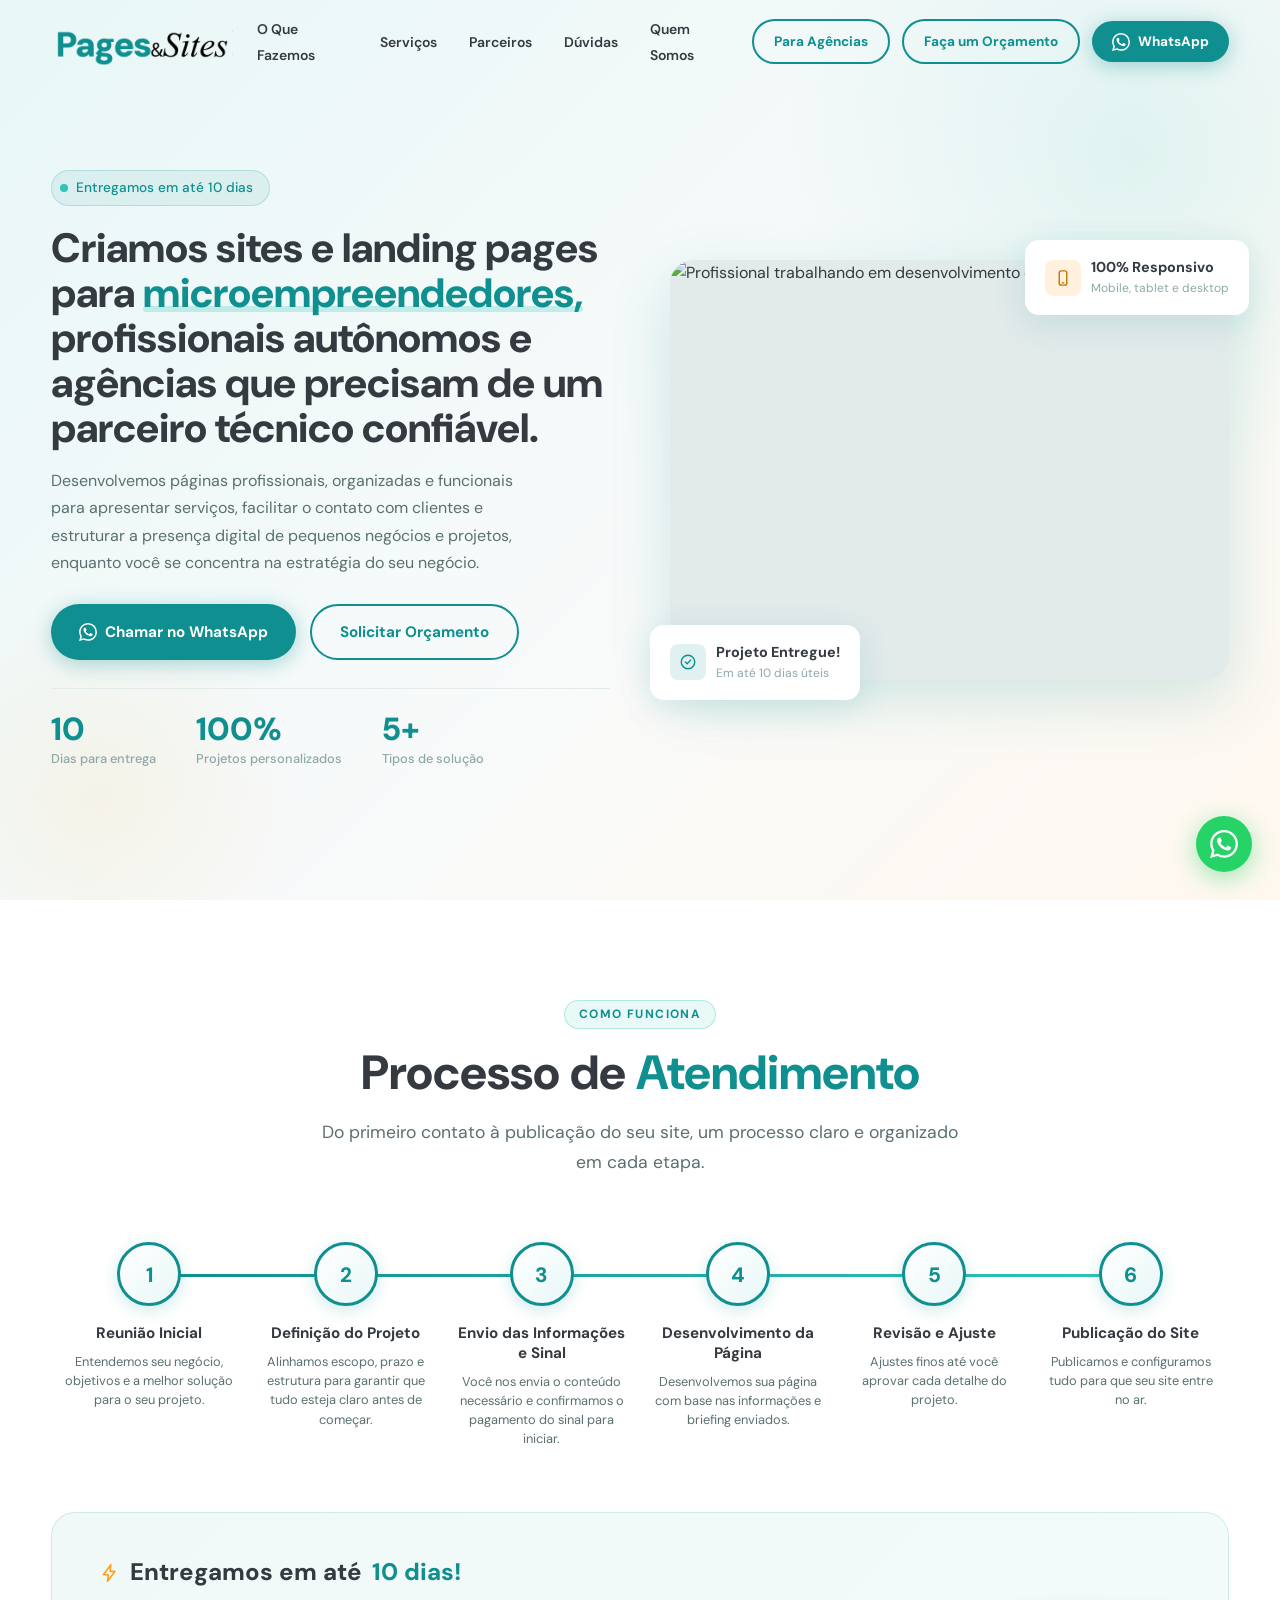
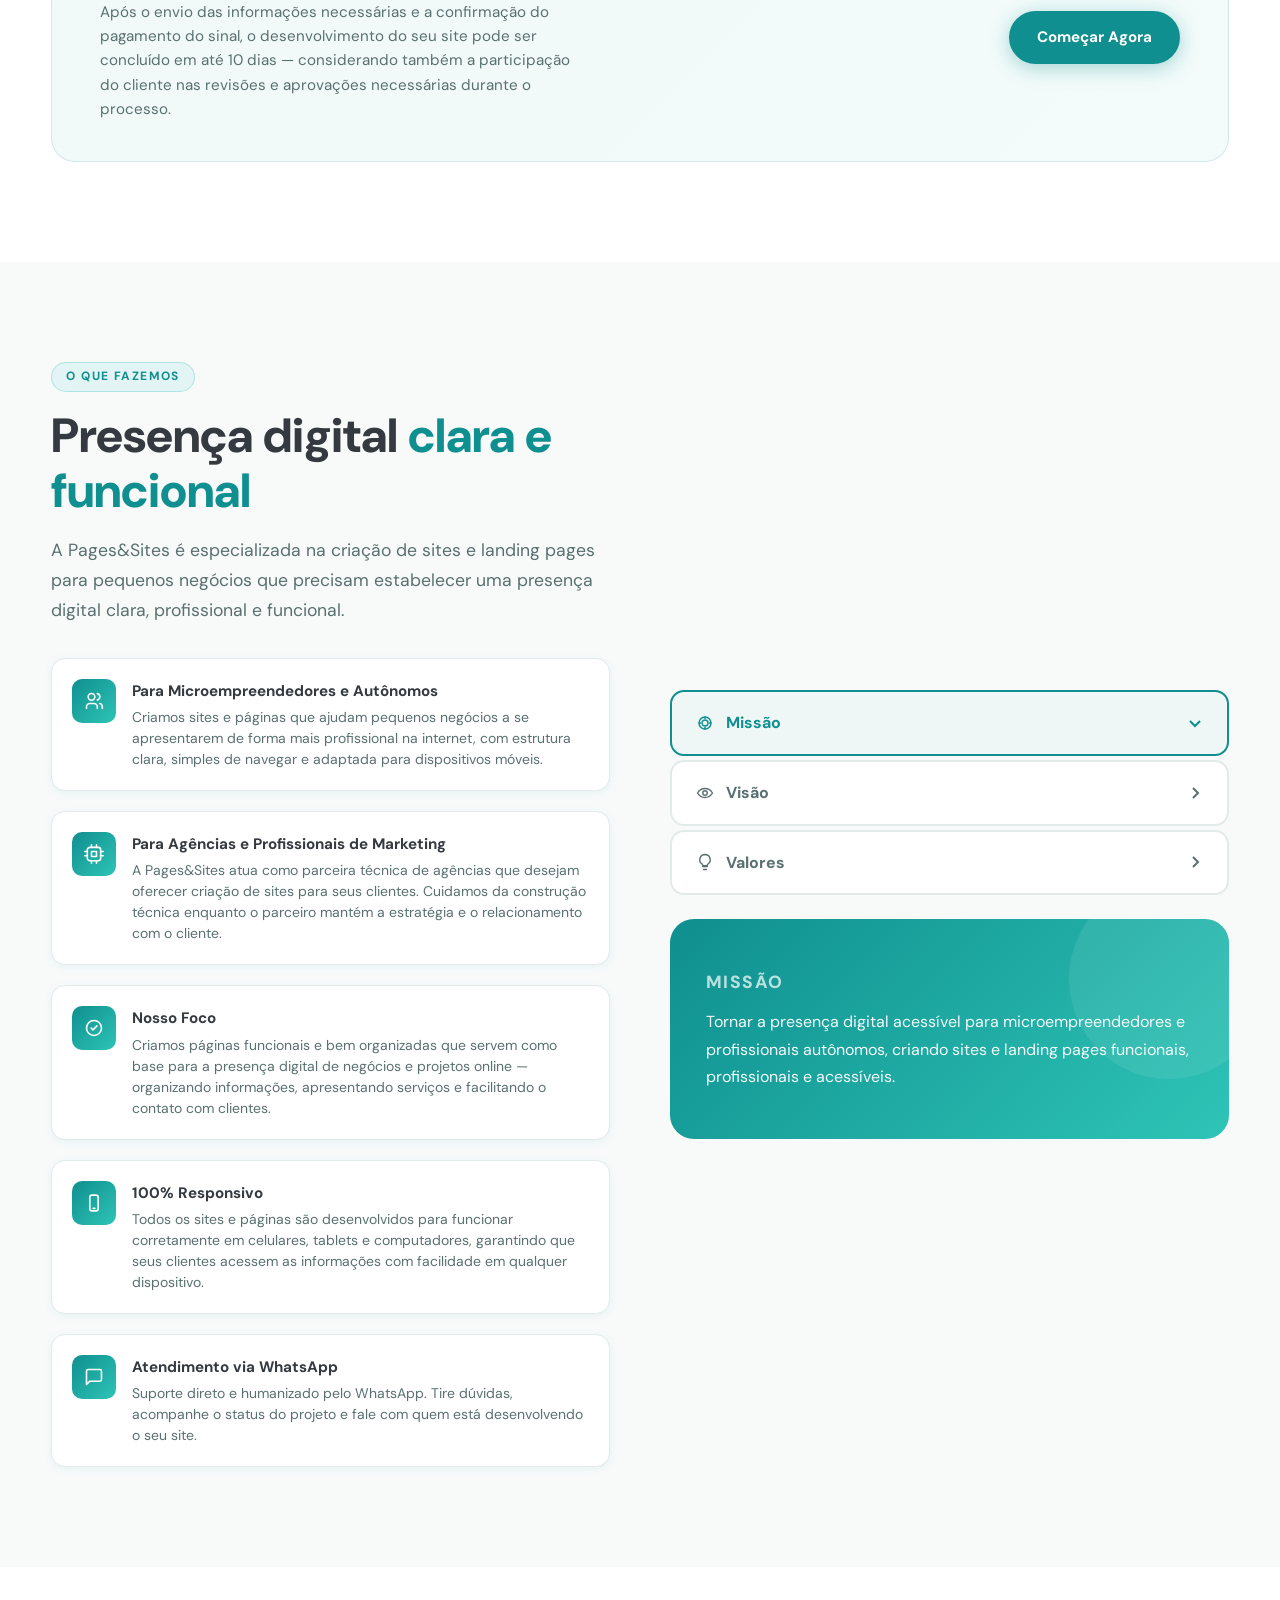
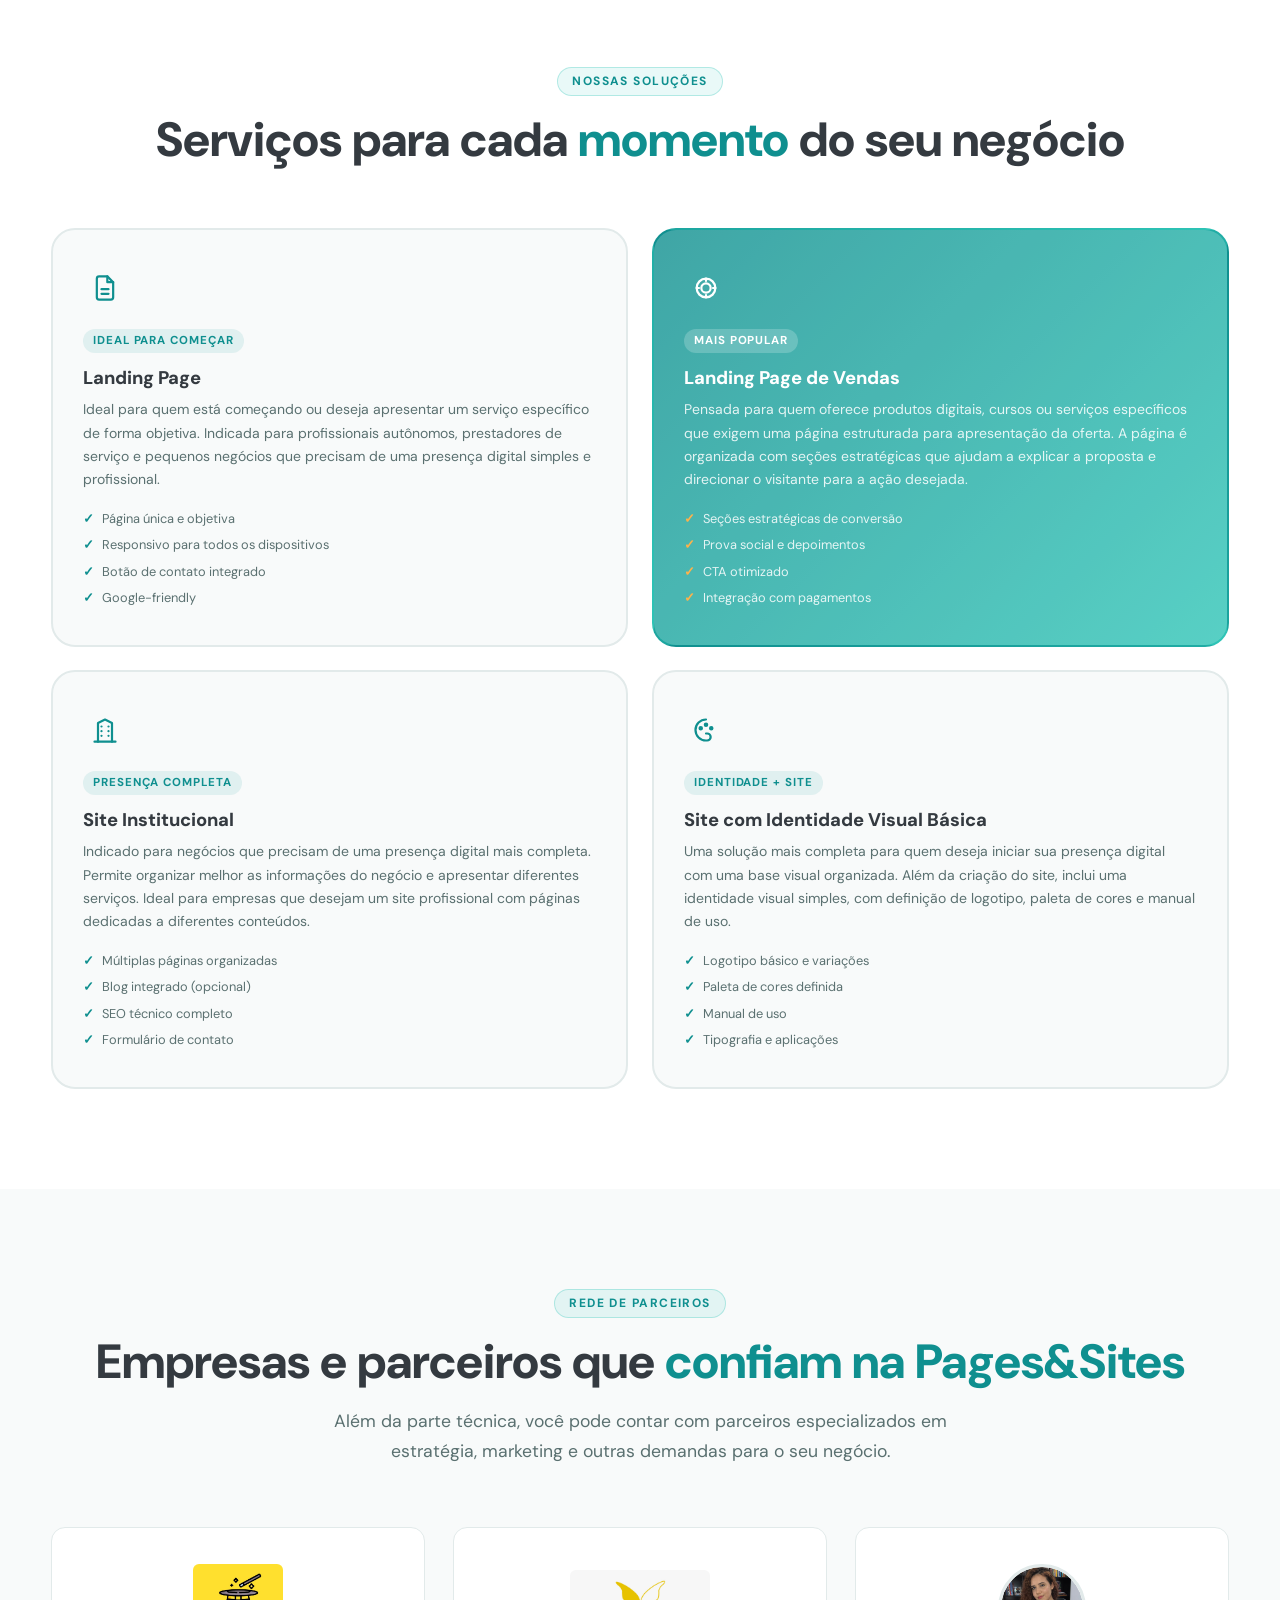
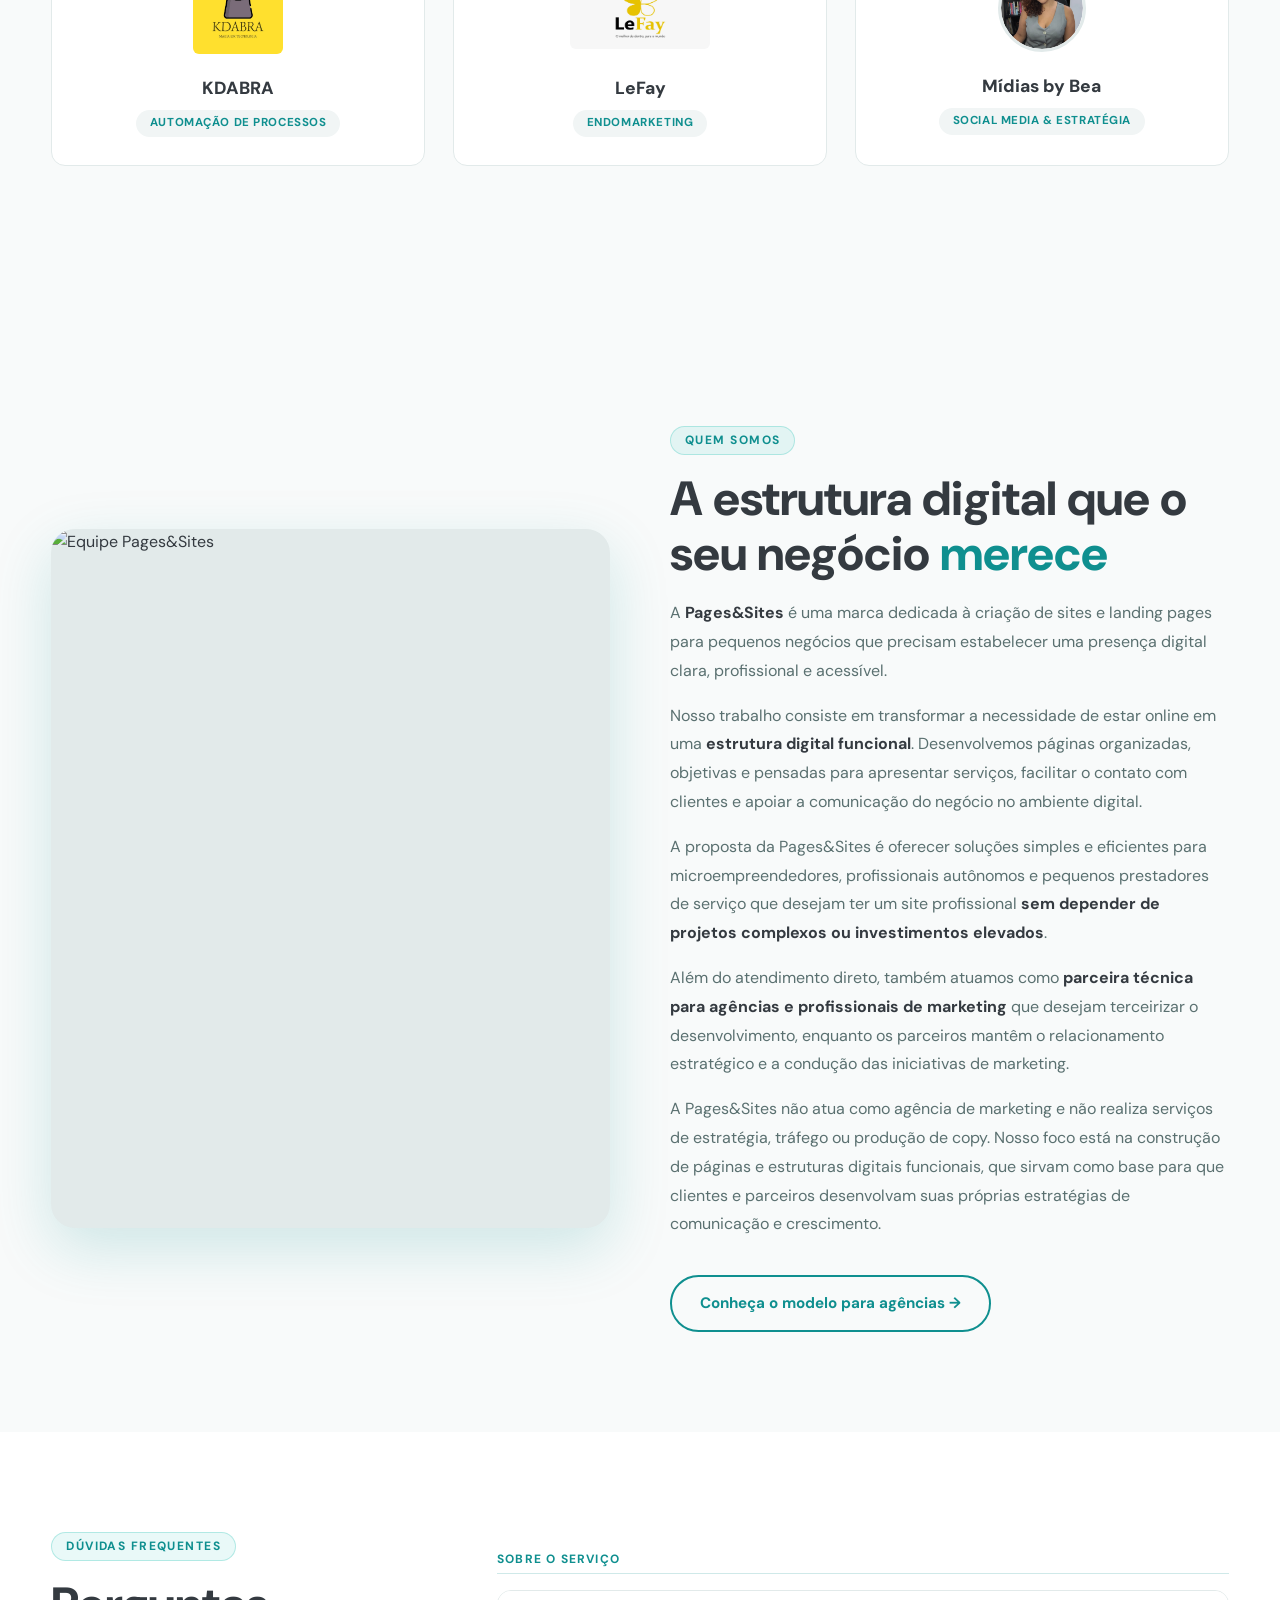
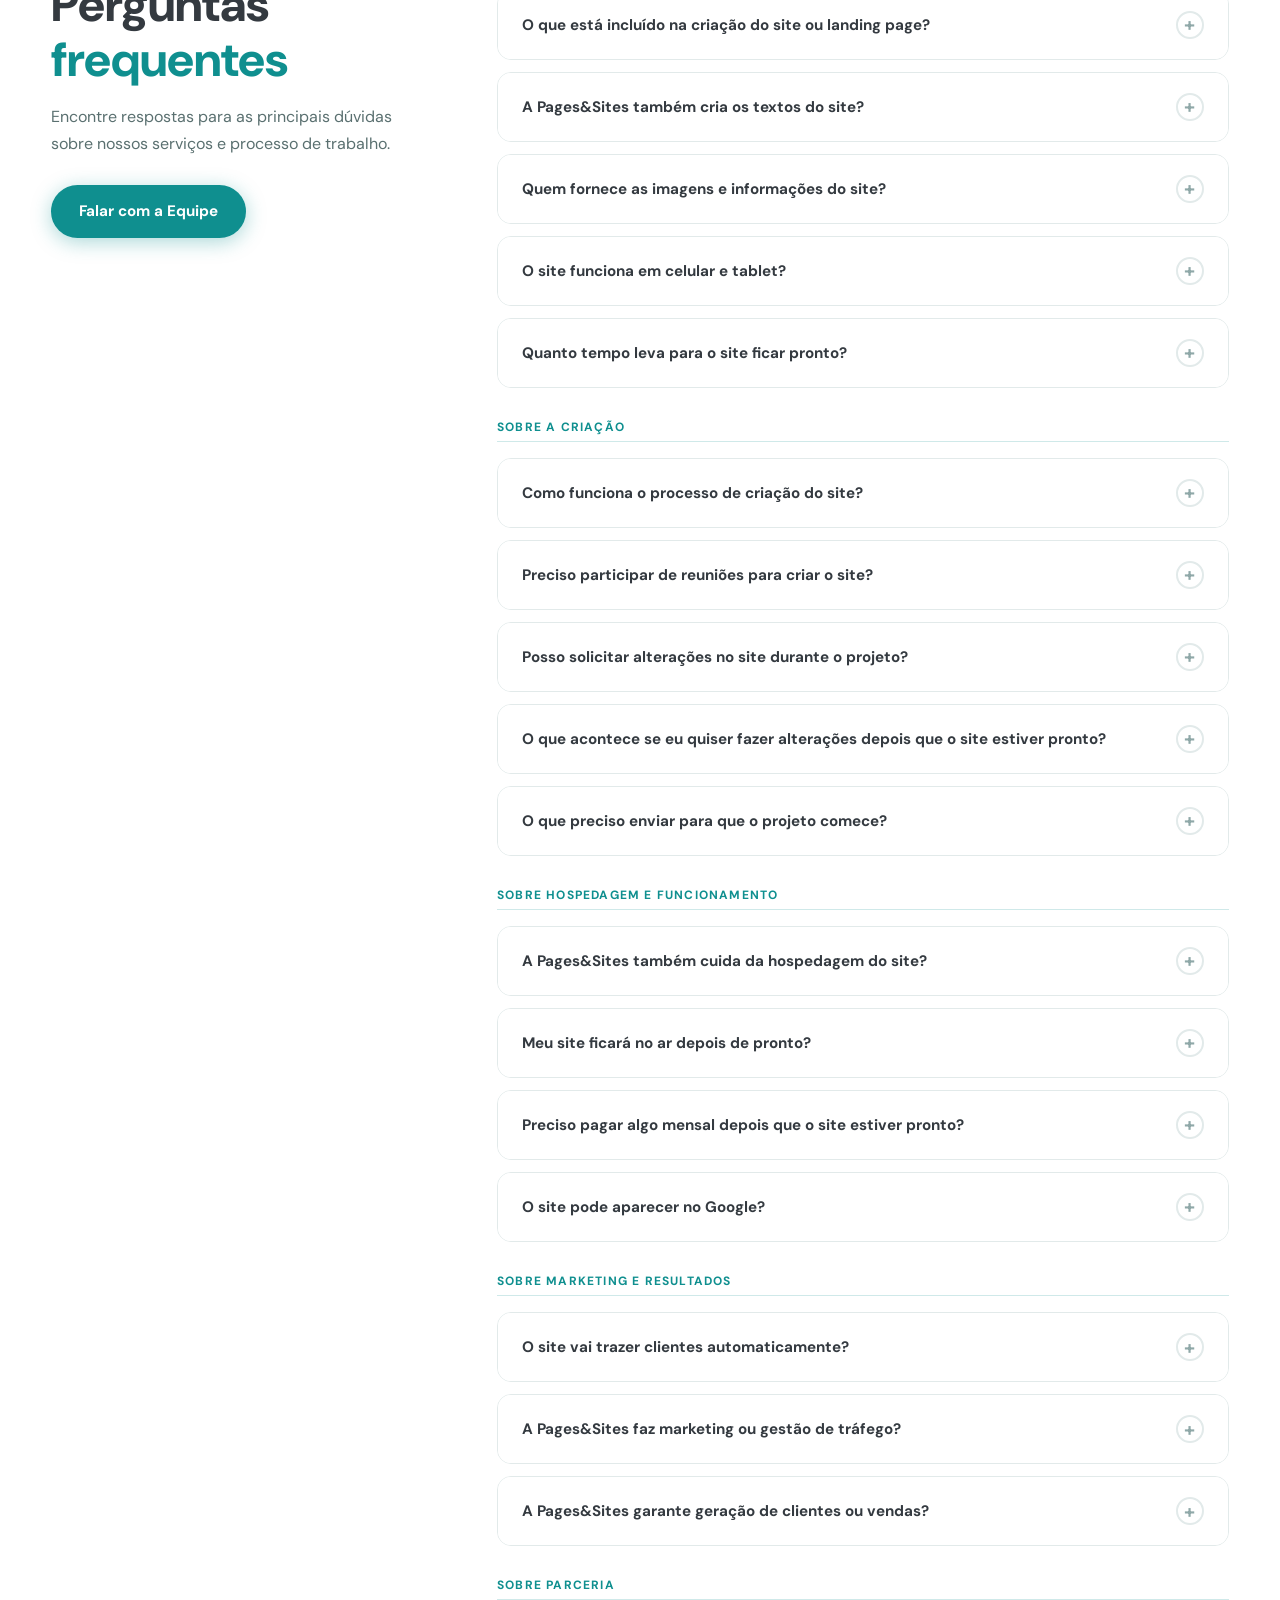
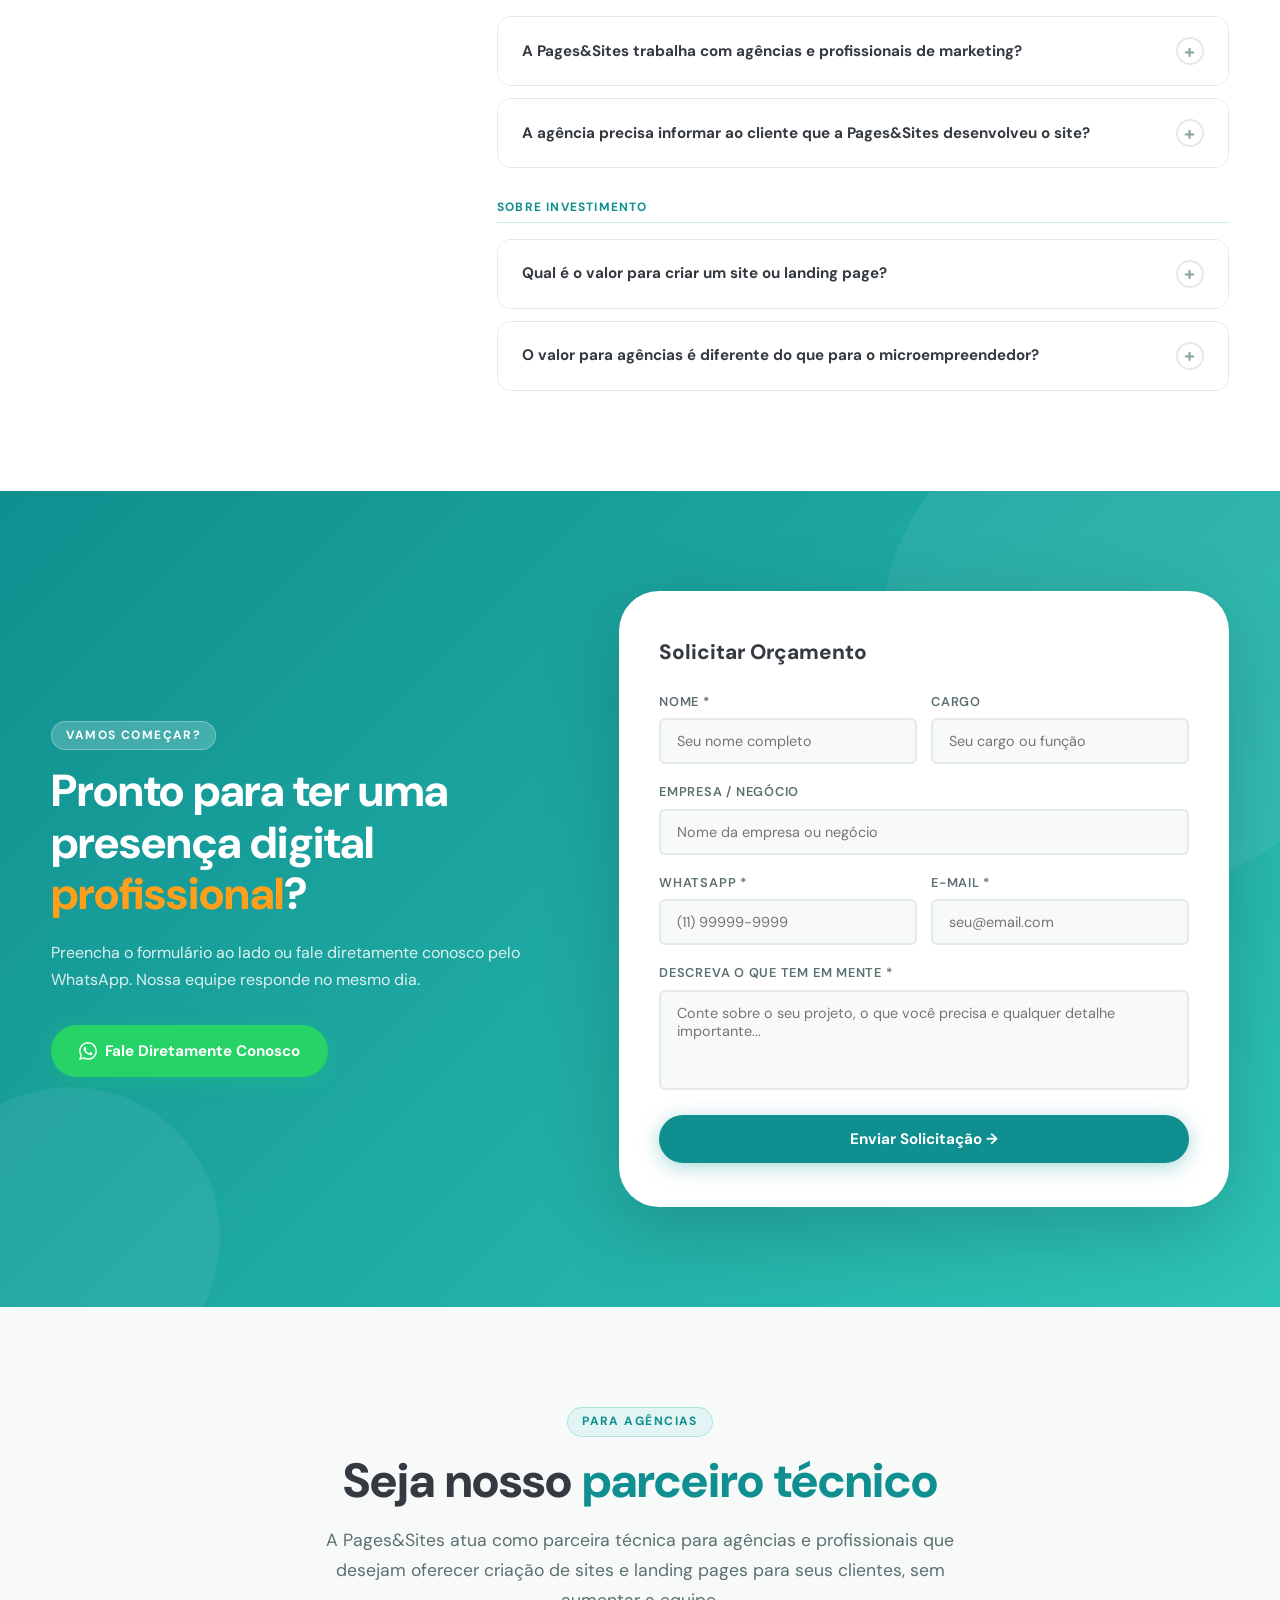
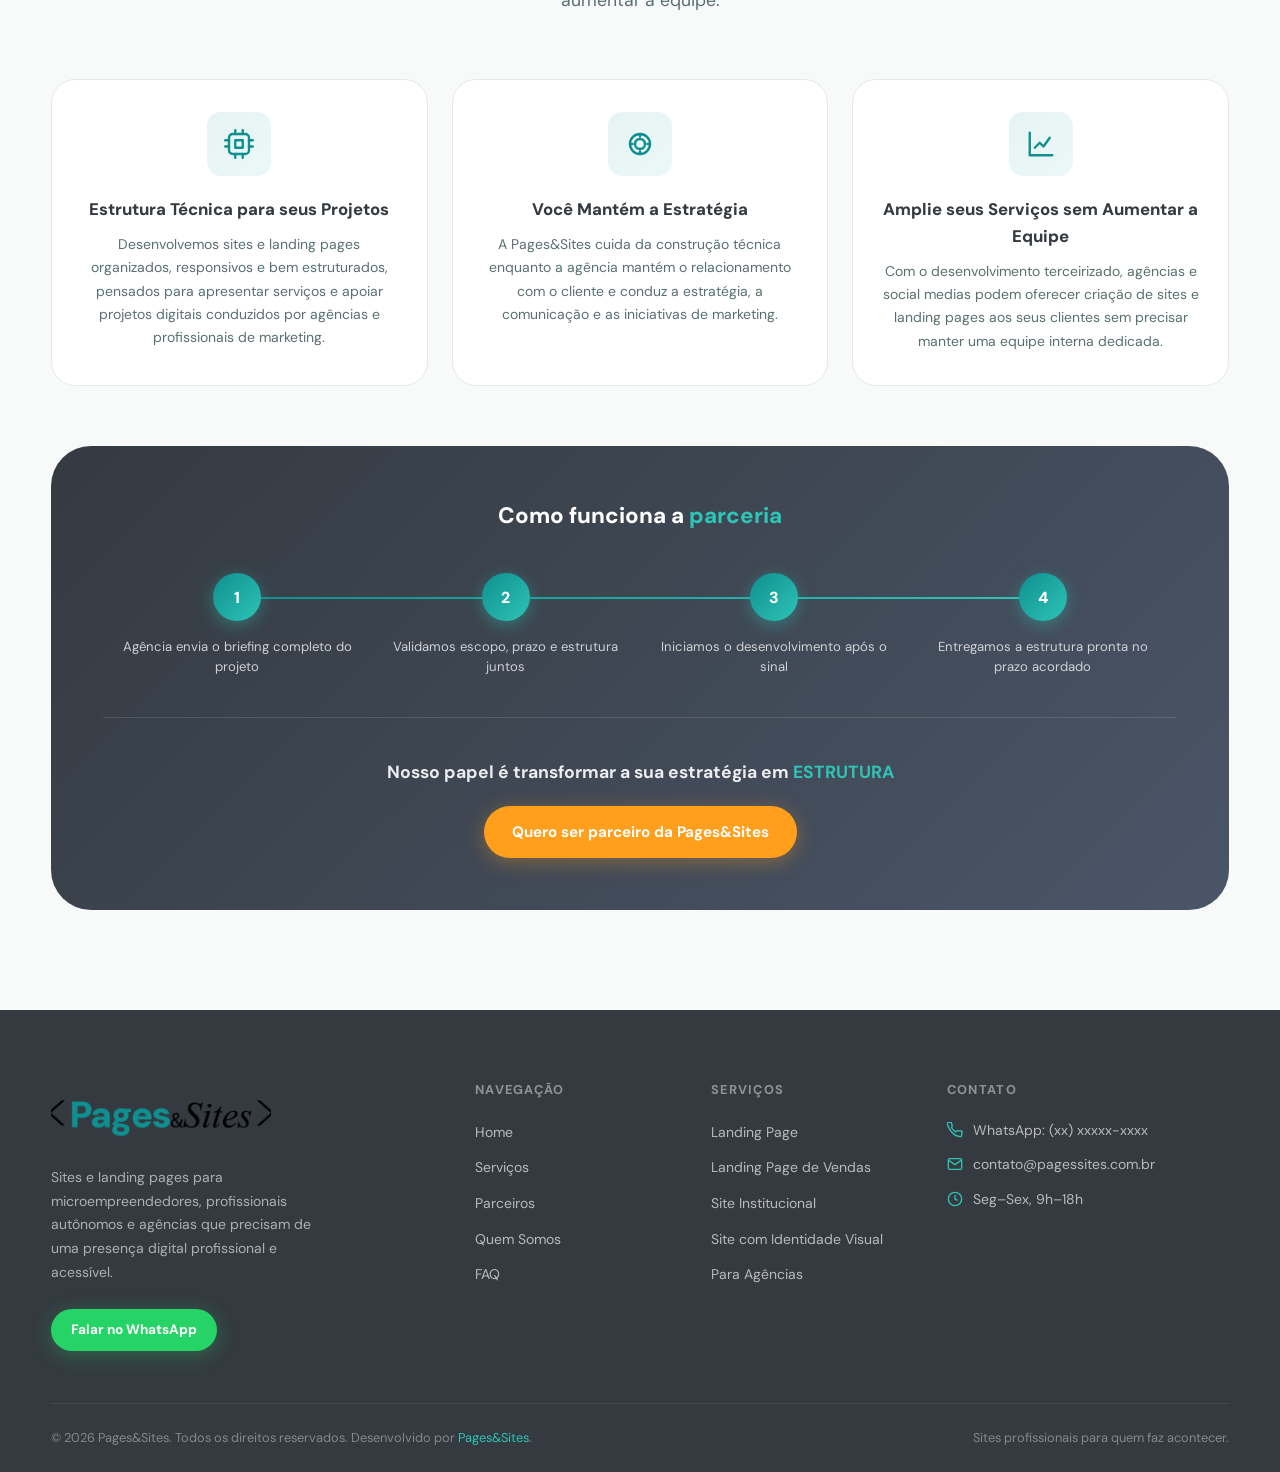
==== commit 47f349b1: "arrumando responsisividades" ====
--- a/index.html
+++ b/index.html
@@ -14,7 +14,7 @@
 <!-- ═══════════════════════════════════
      FLOATING WHATSAPP
 ═══════════════════════════════════ -->
-<a href="https://wa.me/5500000000000" target="_blank" class="whatsapp-float" title="Fale conosco no WhatsApp">
+<a href="https://wa.me/5511933460090" target="_blank" class="whatsapp-float" title="Fale conosco no WhatsApp">
   <svg viewBox="0 0 24 24" xmlns="http://www.w3.org/2000/svg">
     <path d="M17.472 14.382c-.297-.149-1.758-.867-2.03-.967-.273-.099-.471-.148-.67.15-.197.297-.767.966-.94 1.164-.173.199-.347.223-.644.075-.297-.15-1.255-.463-2.39-1.475-.883-.788-1.48-1.761-1.653-2.059-.173-.297-.018-.458.13-.606.134-.133.298-.347.446-.52.149-.174.198-.298.298-.497.099-.198.05-.371-.025-.52-.075-.149-.669-1.612-.916-2.207-.242-.579-.487-.5-.669-.51-.173-.008-.371-.01-.57-.01-.198 0-.52.074-.792.372-.272.297-1.04 1.016-1.04 2.479 0 1.462 1.065 2.875 1.213 3.074.149.198 2.096 3.2 5.077 4.487.709.306 1.262.489 1.694.625.712.227 1.36.195 1.871.118.571-.085 1.758-.719 2.006-1.413.248-.694.248-1.289.173-1.413-.074-.124-.272-.198-.57-.347m-5.421 7.403h-.004a9.87 9.87 0 01-5.031-1.378l-.361-.214-3.741.982.998-3.648-.235-.374a9.86 9.86 0 01-1.51-5.26c.001-5.45 4.436-9.884 9.888-9.884 2.64 0 5.122 1.03 6.988 2.898a9.825 9.825 0 012.893 6.994c-.003 5.45-4.437 9.884-9.885 9.884m8.413-18.297A11.815 11.815 0 0012.05 0C5.495 0 .16 5.335.157 11.892c0 2.096.547 4.142 1.588 5.945L.057 24l6.305-1.654a11.882 11.882 0 005.683 1.448h.005c6.554 0 11.890-5.335 11.893-11.893a11.821 11.821 0 00-3.48-8.413z"/>
   </svg>
@@ -32,15 +32,15 @@
     <ul class="nav-links">
       <li><a href="#o-que-fazemos">O Que Fazemos</a></li>
       <li><a href="#servicos">Serviços</a></li>
-      <li><a href="/para-agencias.html">Para Agências</a></li>
       <li><a href="#parceiros">Parceiros</a></li>
       <li><a href="#faq">Dúvidas</a></li>
       <li><a href="#quem-somos">Quem Somos</a></li>
     </ul>
 
     <div class="nav-cta">
+      <a href="/para-agencias.html" class="btn btn-secondary">Para Agências</a>
       <a href="#orcamento" class="btn btn-secondary">Faça um Orçamento</a>
-      <a href="https://wa.me/5500000000000" target="_blank" class="btn btn-primary">
+      <a href="https://wa.me/5511933460090" target="_blank" class="btn btn-primary">
         <svg viewBox="0 0 24 24" fill="currentColor"><path d="M17.472 14.382c-.297-.149-1.758-.867-2.03-.967-.273-.099-.471-.148-.67.15-.197.297-.767.966-.94 1.164-.173.199-.347.223-.644.075-.297-.15-1.255-.463-2.39-1.475-.883-.788-1.48-1.761-1.653-2.059-.173-.297-.018-.458.13-.606.134-.133.298-.347.446-.52.149-.174.198-.298.298-.497.099-.198.05-.371-.025-.52-.075-.149-.669-1.612-.916-2.207-.242-.579-.487-.5-.669-.51-.173-.008-.371-.01-.57-.01-.198 0-.52.074-.792.372-.272.297-1.04 1.016-1.04 2.479 0 1.462 1.065 2.875 1.213 3.074.149.198 2.096 3.2 5.077 4.487.709.306 1.262.489 1.694.625.712.227 1.36.195 1.871.118.571-.085 1.758-.719 2.006-1.413.248-.694.248-1.289.173-1.413-.074-.124-.272-.198-.57-.347m-5.421 7.403h-.004a9.87 9.87 0 01-5.031-1.378l-.361-.214-3.741.982.998-3.648-.235-.374a9.86 9.86 0 01-1.51-5.26c.001-5.45 4.436-9.884 9.888-9.884 2.64 0 5.122 1.03 6.988 2.898a9.825 9.825 0 012.893 6.994c-.003 5.45-4.437 9.884-9.885 9.884m8.413-18.297A11.815 11.815 0 0012.05 0C5.495 0 .16 5.335.157 11.892c0 2.096.547 4.142 1.588 5.945L.057 24l6.305-1.654a11.882 11.882 0 005.683 1.448h.005c6.554 0 11.890-5.335 11.893-11.893a11.821 11.821 0 00-3.48-8.413z"/></svg>
         WhatsApp
       </a>
@@ -61,7 +61,7 @@
   <a href="#parceiros" class="mobile-link">Parceiros</a>
   <a href="#faq" class="mobile-link">Dúvidas</a>
   <a href="#quem-somos" class="mobile-link">Quem Somos</a>
-  <a href="https://wa.me/5500000000000" class="btn btn-whatsapp" style="margin-top:12px">Chamar no WhatsApp</a>
+  <a href="https://wa.me/5511933460090" class="btn btn-whatsapp" style="margin-top:12px">Chamar no WhatsApp</a>
 </div>
 
 <!-- ═══════════════════════════════════
@@ -86,7 +86,7 @@
         </p>
 
         <div class="hero-actions">
-          <a href="https://wa.me/5500000000000" target="_blank" class="btn btn-primary">
+          <a href="https://wa.me/5511933460090" target="_blank" class="btn btn-primary">
             <svg viewBox="0 0 24 24" fill="currentColor"><path d="M17.472 14.382c-.297-.149-1.758-.867-2.03-.967-.273-.099-.471-.148-.67.15-.197.297-.767.966-.94 1.164-.173.199-.347.223-.644.075-.297-.15-1.255-.463-2.39-1.475-.883-.788-1.48-1.761-1.653-2.059-.173-.297-.018-.458.13-.606.134-.133.298-.347.446-.52.149-.174.198-.298.298-.497.099-.198.05-.371-.025-.52-.075-.149-.669-1.612-.916-2.207-.242-.579-.487-.5-.669-.51-.173-.008-.371-.01-.57-.01-.198 0-.52.074-.792.372-.272.297-1.04 1.016-1.04 2.479 0 1.462 1.065 2.875 1.213 3.074.149.198 2.096 3.2 5.077 4.487.709.306 1.262.489 1.694.625.712.227 1.36.195 1.871.118.571-.085 1.758-.719 2.006-1.413.248-.694.248-1.289.173-1.413-.074-.124-.272-.198-.57-.347m-5.421 7.403h-.004a9.87 9.87 0 01-5.031-1.378l-.361-.214-3.741.982.998-3.648-.235-.374a9.86 9.86 0 01-1.51-5.26c.001-5.45 4.436-9.884 9.888-9.884 2.64 0 5.122 1.03 6.988 2.898a9.825 9.825 0 012.893 6.994c-.003 5.45-4.437 9.884-9.885 9.884m8.413-18.297A11.815 11.815 0 0012.05 0C5.495 0 .16 5.335.157 11.892c0 2.096.547 4.142 1.588 5.945L.057 24l6.305-1.654a11.882 11.882 0 005.683 1.448h.005c6.554 0 11.890-5.335 11.893-11.893a11.821 11.821 0 00-3.48-8.413z"/></svg>
             Chamar no WhatsApp
           </a>
@@ -206,7 +206,7 @@
         <h3 class="process-cta-title"><svg class="icon-svg" viewBox="0 0 24 24" aria-hidden="true"><path d="M13 2 4 14h6l-1 8 9-12h-6z"></path></svg>Entregamos em até <span class="highlight">10 dias!</span></h3>
         <p>Após o envio das informações necessárias e a confirmação do pagamento do sinal, o desenvolvimento do seu site pode ser concluído em até 10 dias — considerando também a participação do cliente nas revisões e aprovações necessárias durante o processo.</p>
       </div>
-      <a href="https://wa.me/5500000000000" target="_blank" class="btn btn-primary">
+      <a href="https://wa.me/5511933460090" target="_blank" class="btn btn-primary">
         Começar Agora
       </a>
     </div>
@@ -331,9 +331,7 @@
     <div class="services-header">
       <span class="section-label">Nossas Soluções</span>
       <h2 class="section-title">Serviços para cada <span class="highlight">momento</span> do seu negócio</h2>
-      <p class="section-subtitle">A Pages&amp;Sites desenvolve sites e landing pages pensados para ajudar pequenos negócios a se apresentarem de forma clara, profissional e organizada no ambiente digital.</p>
-      <p class="section-subtitle" style="margin-top:10px">Nossas páginas são projetadas para facilitar o contato com clientes, apresentar serviços e oferecer uma presença digital funcional, sem a necessidade de projetos complexos.</p>
-    </div>
+      </div>
 
     <div class="services-grid">
       <div class="service-card fade-up">
@@ -374,9 +372,7 @@
           <li>Formulário de contato</li>
         </ul>
       </div>
-    </div>
-
-    <div class="services-grid-bottom" style="grid-template-columns:1fr;max-width:480px;margin:0 auto">
+
       <div class="service-card fade-up">
         <span class="service-emoji"><svg class="icon-svg" viewBox="0 0 24 24" aria-hidden="true"><path d="M12 3a9 9 0 1 0 0 18h1a3 3 0 0 0 0-6h-1"></path><circle cx="7.5" cy="10.5" r="1"></circle><circle cx="12" cy="7.5" r="1"></circle><circle cx="16.5" cy="10.5" r="1"></circle></svg></span>
         <span class="service-tag teal">Identidade + Site</span>
@@ -406,7 +402,7 @@
 
     <div class="partners-cards-grid">
 
-      <div class="partner-card fade-up">
+      <a href="https://kdabratech.com.br" target="_blank" rel="noopener noreferrer" class="partner-card fade-up">
         <div class="partner-card-logo">
           <img src="kdabra.png" alt="KDABRA — Automação de Processos" />
         </div>
@@ -414,7 +410,7 @@
           <h3 class="partner-card-name">KDABRA</h3>
           <span class="partner-card-tag">Automação de Processos</span>
         </div>
-      </div>
+      </a>
 
       <div class="partner-card fade-up">
         <div class="partner-card-logo">
@@ -426,7 +422,7 @@
         </div>
       </div>
 
-      <div class="partner-card fade-up">
+      <a href="https://midiasbybea.com.br" target="_blank" rel="noopener noreferrer" class="partner-card fade-up">
         <div class="partner-card-logo partner-card-logo--photo">
           <img src="midiasbybea.png" alt="Mídias by Bea — Social Media e Estratégia" />
         </div>
@@ -434,132 +430,10 @@
           <h3 class="partner-card-name">Mídias by Bea</h3>
           <span class="partner-card-tag">Social Media &amp; Estratégia</span>
         </div>
-      </div>
-
-    </div>
-
-  </div>
-</section>
-
-<!-- ═══════════════════════════════════
-     DEPOIMENTOS
-═══════════════════════════════════ -->
-<section class="testimonials" id="depoimentos">
-  <div class="container">
-    <div class="testimonials-header">
-      <span class="section-label">Depoimentos</span>
-      <h2 class="section-title">O que nossos <span class="highlight">clientes</span> dizem</h2>
-      <p class="section-subtitle">Histórias reais de quem transformou sua presença digital com a Pages&amp;Sites.</p>
-    </div>
-
-    <!--
-      ⚠️ DEPOIMENTOS REAIS NECESSÁRIOS
-      Substitua os cards abaixo pelos depoimentos reais coletados.
-      Para cada depoimento, personalize: texto, nome, cargo e inicial do avatar.
-    -->
-    <div class="testimonials-track-wrapper">
-      <div class="testimonials-track">
-
-        <!-- Set original -->
-        <div class="testimonial-card">
-          <div class="testimonial-stars">★★★★★</div>
-          <p class="testimonial-text">A Pages&amp;Sites entregou exatamente o que eu precisava: um site profissional, claro e dentro do prazo. O atendimento foi humanizado e me senti acompanhada em cada etapa.</p>
-          <div class="testimonial-author">
-            <div class="testimonial-avatar">A</div>
-            <div>
-              <div class="testimonial-author-name">Ana Paula S.</div>
-              <div class="testimonial-author-role">Nutricionista Autônoma</div>
-            </div>
-          </div>
-        </div>
-
-        <div class="testimonial-card">
-          <div class="testimonial-stars">★★★★★</div>
-          <p class="testimonial-text">Precisava de uma landing page para meu curso e a Pages&amp;Sites entregou em menos de duas semanas. Profissional, organizada e com ótimo suporte pelo WhatsApp.</p>
-          <div class="testimonial-author">
-            <div class="testimonial-avatar">C</div>
-            <div>
-              <div class="testimonial-author-name">Carlos M.</div>
-              <div class="testimonial-author-role">Instrutor de Cursos Online</div>
-            </div>
-          </div>
-        </div>
-
-        <div class="testimonial-card">
-          <div class="testimonial-stars">★★★★★</div>
-          <p class="testimonial-text">Parceria incrível! Como agência, terceirizamos o desenvolvimento e mantemos o relacionamento com o cliente. Processo transparente e qualidade técnica excelente.</p>
-          <div class="testimonial-author">
-            <div class="testimonial-avatar">M</div>
-            <div>
-              <div class="testimonial-author-name">Mariana F.</div>
-              <div class="testimonial-author-role">Diretora de Agência</div>
-            </div>
-          </div>
-        </div>
-
-        <div class="testimonial-card">
-          <div class="testimonial-stars">★★★★★</div>
-          <p class="testimonial-text">Finalmente tenho um site que representa meu trabalho de verdade. A equipe entendeu meu negócio e criou algo único para mim. Recomendo muito!</p>
-          <div class="testimonial-author">
-            <div class="testimonial-avatar">R</div>
-            <div>
-              <div class="testimonial-author-name">Roberto L.</div>
-              <div class="testimonial-author-role">Consultor Financeiro</div>
-            </div>
-          </div>
-        </div>
-
-        <!-- Set duplicado para loop infinito -->
-        <div class="testimonial-card" aria-hidden="true">
-          <div class="testimonial-stars">★★★★★</div>
-          <p class="testimonial-text">A Pages&amp;Sites entregou exatamente o que eu precisava: um site profissional, claro e dentro do prazo. O atendimento foi humanizado e me senti acompanhada em cada etapa.</p>
-          <div class="testimonial-author">
-            <div class="testimonial-avatar">A</div>
-            <div>
-              <div class="testimonial-author-name">Ana Paula S.</div>
-              <div class="testimonial-author-role">Nutricionista Autônoma</div>
-            </div>
-          </div>
-        </div>
-
-        <div class="testimonial-card" aria-hidden="true">
-          <div class="testimonial-stars">★★★★★</div>
-          <p class="testimonial-text">Precisava de uma landing page para meu curso e a Pages&amp;Sites entregou em menos de duas semanas. Profissional, organizada e com ótimo suporte pelo WhatsApp.</p>
-          <div class="testimonial-author">
-            <div class="testimonial-avatar">C</div>
-            <div>
-              <div class="testimonial-author-name">Carlos M.</div>
-              <div class="testimonial-author-role">Instrutor de Cursos Online</div>
-            </div>
-          </div>
-        </div>
-
-        <div class="testimonial-card" aria-hidden="true">
-          <div class="testimonial-stars">★★★★★</div>
-          <p class="testimonial-text">Parceria incrível! Como agência, terceirizamos o desenvolvimento e mantemos o relacionamento com o cliente. Processo transparente e qualidade técnica excelente.</p>
-          <div class="testimonial-author">
-            <div class="testimonial-avatar">M</div>
-            <div>
-              <div class="testimonial-author-name">Mariana F.</div>
-              <div class="testimonial-author-role">Diretora de Agência</div>
-            </div>
-          </div>
-        </div>
-
-        <div class="testimonial-card" aria-hidden="true">
-          <div class="testimonial-stars">★★★★★</div>
-          <p class="testimonial-text">Finalmente tenho um site que representa meu trabalho de verdade. A equipe entendeu meu negócio e criou algo único para mim. Recomendo muito!</p>
-          <div class="testimonial-author">
-            <div class="testimonial-avatar">R</div>
-            <div>
-              <div class="testimonial-author-name">Roberto L.</div>
-              <div class="testimonial-author-role">Consultor Financeiro</div>
-            </div>
-          </div>
-        </div>
-
-      </div>
-    </div>
+      </a>
+
+    </div>
+
   </div>
 </section>
 
@@ -617,7 +491,7 @@
         <span class="section-label">Dúvidas Frequentes</span>
         <h2 class="section-title">Perguntas <span class="highlight">frequentes</span></h2>
         <p>Encontre respostas para as principais dúvidas sobre nossos serviços e processo de trabalho.</p>
-        <a href="https://wa.me/5511916333876" target="_blank" class="btn btn-primary">
+        <a href="https://wa.me/5511933460090" target="_blank" class="btn btn-primary">
           Falar com a Equipe
         </a>
       </div>
@@ -864,7 +738,7 @@
         <p>Preencha o formulário ao lado ou fale diretamente conosco pelo WhatsApp. Nossa equipe responde no mesmo dia.</p>
 
         <div class="cta-direct">
-          <a href="https://wa.me/5500000000000" target="_blank" class="btn btn-whatsapp">
+          <a href="https://wa.me/5511933460090" target="_blank" class="btn btn-whatsapp">
             <svg viewBox="0 0 24 24" fill="currentColor" style="width:18px;height:18px"><path d="M17.472 14.382c-.297-.149-1.758-.867-2.03-.967-.273-.099-.471-.148-.67.15-.197.297-.767.966-.94 1.164-.173.199-.347.223-.644.075-.297-.15-1.255-.463-2.39-1.475-.883-.788-1.48-1.761-1.653-2.059-.173-.297-.018-.458.13-.606.134-.133.298-.347.446-.52.149-.174.198-.298.298-.497.099-.198.05-.371-.025-.52-.075-.149-.669-1.612-.916-2.207-.242-.579-.487-.5-.669-.51-.173-.008-.371-.01-.57-.01-.198 0-.52.074-.792.372-.272.297-1.04 1.016-1.04 2.479 0 1.462 1.065 2.875 1.213 3.074.149.198 2.096 3.2 5.077 4.487.709.306 1.262.489 1.694.625.712.227 1.36.195 1.871.118.571-.085 1.758-.719 2.006-1.413.248-.694.248-1.289.173-1.413-.074-.124-.272-.198-.57-.347m-5.421 7.403h-.004a9.87 9.87 0 01-5.031-1.378l-.361-.214-3.741.982.998-3.648-.235-.374a9.86 9.86 0 01-1.51-5.26c.001-5.45 4.436-9.884 9.888-9.884 2.64 0 5.122 1.03 6.988 2.898a9.825 9.825 0 012.893 6.994c-.003 5.45-4.437 9.884-9.885 9.884m8.413-18.297A11.815 11.815 0 0012.05 0C5.495 0 .16 5.335.157 11.892c0 2.096.547 4.142 1.588 5.945L.057 24l6.305-1.654a11.882 11.882 0 005.683 1.448h.005c6.554 0 11.890-5.335 11.893-11.893a11.821 11.821 0 00-3.48-8.413z"/></svg>
             Fale Diretamente Conosco
           </a>
@@ -966,7 +840,7 @@
       </div>
       <div class="agency-flow-cta">
         <p>Nosso papel é transformar a sua estratégia em <span>ESTRUTURA</span></p>
-        <a href="https://wa.me/5500000000000" target="_blank" class="btn btn-orange">
+        <a href="https://wa.me/5511933460090" target="_blank" class="btn btn-orange">
           Quero ser parceiro da Pages&amp;Sites
         </a>
       </div>
@@ -986,7 +860,7 @@
           <img src="logo.png" alt="Pages e Sites" class="logo-image logo-image-footer" />
         </div>
         <p>Sites e landing pages para microempreendedores, profissionais autônomos e agências que precisam de uma presença digital profissional e acessível.</p>
-        <a href="https://wa.me/5500000000000" target="_blank" class="btn btn-whatsapp" style="font-size:.85rem;padding:10px 20px">
+        <a href="https://wa.me/5511933460090" target="_blank" class="btn btn-whatsapp" style="font-size:.85rem;padding:10px 20px">
           Falar no WhatsApp
         </a>
       </div>
@@ -1170,7 +1044,7 @@
     `*E-mail:* ${email}\n\n` +
     `*Projeto:*\n${descricao}`
   );
-  window.open(`https://wa.me/5511916333876?text=${msg}`, '_blank');
+  window.open(`https://wa.me/5511933460090?text=${msg}`, '_blank');
 }
 
 // ─── Smooth scroll nav links ───
--- a/style.css
+++ b/style.css
@@ -34,7 +34,7 @@
 
 /* ─── Reset & Base ─── */
 *, *::before, *::after { box-sizing: border-box; margin: 0; padding: 0; }
-html { scroll-behavior: smooth; font-size: 16px; }
+html { scroll-behavior: smooth; font-size: 16px; overflow-x: hidden; }
 body {
   font-family: var(--font-body);
   color: var(--text-dark);
@@ -281,9 +281,10 @@
 ════════════════════════════════════════ */
 .hero {
   min-height: 100vh;
-  display: flex;
-  align-items: center;
-  padding: 120px 0 80px;
+  min-height: 100dvh;
+  display: flex;
+  align-items: center;
+  padding: 100px 0 60px;
   background: linear-gradient(135deg, #e8f7f7 0%, var(--bg-white) 55%, #fff8ef 100%);
   position: relative;
   overflow: hidden;
@@ -319,7 +320,7 @@
   border: 1px solid rgba(15,143,143,.2);
   border-radius: 99px;
   padding: 6px 16px 6px 8px;
-  margin-bottom: 28px;
+  margin-bottom: 20px;
   font-size: .85rem;
   font-weight: 500;
   color: var(--teal-dark);
@@ -336,11 +337,11 @@
 }
 .hero-title {
   font-family: var(--font-display);
-  font-size: clamp(2.4rem, 5vw, 3.8rem);
+  font-size: clamp(1.9rem, 3.2vw, 2.8rem);
   font-weight: 800;
   line-height: 1.1;
   color: var(--text-dark);
-  margin-bottom: 22px;
+  margin-bottom: 16px;
 }
 .hero-title .line-accent {
   color: var(--teal-dark);
@@ -362,10 +363,10 @@
   }
 }
 .hero-sub {
-  font-size: 1.1rem;
+  font-size: 1rem;
   color: var(--gray-600);
-  line-height: 1.75;
-  margin-bottom: 38px;
+  line-height: 1.7;
+  margin-bottom: 28px;
   max-width: 480px;
 }
 .hero-actions { display: flex; gap: 14px; flex-wrap: wrap; }
@@ -421,8 +422,8 @@
 .hero-stats {
   display: flex;
   gap: 40px;
-  margin-top: 44px;
-  padding-top: 36px;
+  margin-top: 28px;
+  padding-top: 24px;
   border-top: 1px solid var(--gray-200);
 }
 .stat-item { text-align: left; }
@@ -691,14 +692,11 @@
 
 .services-grid {
   display: grid;
-  grid-template-columns: repeat(3, 1fr);
-  gap: 24px;
-  margin-bottom: 24px;
-}
-.services-grid-bottom {
-  display: grid;
   grid-template-columns: repeat(2, 1fr);
   gap: 24px;
+}
+.services-grid-bottom {
+  display: none;
 }
 .service-card {
   background: var(--bg-white);
@@ -1489,12 +1487,12 @@
   .about-grid { gap: 100px; }
   .cta-grid { gap: 80px; }
   .services-grid { gap: 32px; }
-  .services-grid-bottom { gap: 32px; }
 }
 
 @media (max-width: 1024px) {
-  .hero-grid { grid-template-columns: 1fr; gap: 48px; }
-  .hero-visual { max-width: 540px; margin: 0 auto; }
+  .hero-grid { grid-template-columns: 1fr; gap: 0; }
+  .hero-visual { display: none; }
+  .hero { padding: 110px 0 60px; min-height: auto; }
   .diff-grid { grid-template-columns: 1fr; }
   .about-grid { grid-template-columns: 1fr; }
   .about-content { order: 1; }
@@ -1520,7 +1518,7 @@
   .timeline-step { flex-direction: column; text-align: center; gap: 0; align-items: center; }
   .timeline-num { min-width: 48px; height: 48px; width: 48px; font-size: 1.1rem; margin-bottom: 12px; }
 
-  .services-grid, .services-grid-bottom { grid-template-columns: 1fr; }
+  .services-grid { grid-template-columns: 1fr; }
   .agencies-cards { grid-template-columns: 1fr; }
   .agency-flow { padding: 32px 24px; }
   .flow-steps { grid-template-columns: 1fr 1fr; gap: 28px; }
@@ -1538,11 +1536,27 @@
   .form-row { grid-template-columns: 1fr; }
 
   .hero-card-1, .hero-card-2 { display: none; }
+
+  /* ── Hero: cabe na tela sem scroll ── */
+  .hero { padding: 90px 0 28px; }
+  .hero-badge { margin-bottom: 16px; font-size: .8rem; }
+  .hero-title { font-size: clamp(1.7rem, 5.5vw, 2.4rem); margin-bottom: 14px; line-height: 1.12; }
+  .hero-sub { font-size: .95rem; line-height: 1.65; margin-bottom: 20px; }
+  .hero-actions { gap: 10px; }
+  .hero-stats { margin-top: 22px; padding-top: 18px; }
+  .stat-number { font-size: 1.6rem; }
 }
 
 @media (max-width: 480px) {
-  .hero { padding: 100px 0 60px; }
-  .hero-title { font-size: 2rem; }
+  .hero { padding: 86px 0 24px; }
+  .hero-badge { margin-bottom: 12px; font-size: .76rem; padding: 5px 12px 5px 6px; }
+  .hero-title { font-size: 1.55rem; margin-bottom: 10px; line-height: 1.12; }
+  .hero-sub { font-size: .875rem; line-height: 1.6; margin-bottom: 14px; }
+  .hero-actions { gap: 8px; }
+  .hero-actions .btn { padding: 11px 16px; font-size: .82rem; }
+  .hero-stats { margin-top: 16px; padding-top: 14px; gap: 16px; }
+  .stat-number { font-size: 1.35rem; }
+  .stat-label { font-size: .72rem; }
   .flow-steps { grid-template-columns: 1fr; }
   .sectors-grid { grid-template-columns: 1fr; }
   .cta-form { padding: 28px 20px; }
@@ -1550,6 +1564,45 @@
   .timeline { grid-template-columns: 1fr 1fr; gap: 24px 0; }
 }
 
+@media (max-width: 360px) {
+  .hero { padding: 80px 0 16px; }
+  .hero-sub { display: none; }
+  .hero-title { font-size: 1.42rem; }
+  .hero-stats { margin-top: 10px; padding-top: 10px; gap: 12px; }
+}
+
+/* ── Landscape phones: very limited height ── */
+@media (max-height: 500px) and (orientation: landscape) {
+  .hero { min-height: auto; padding: 76px 0 20px; }
+  .hero-title { font-size: 1.35rem; margin-bottom: 8px; line-height: 1.1; }
+  .hero-sub { display: none; }
+  .hero-badge { margin-bottom: 10px; }
+  .hero-stats { margin-top: 12px; padding-top: 12px; }
+  .hero-visual { display: none; }
+}
+
+/* ════════════════════════════════════════
+   MAX-HEIGHT — hero fits short viewports
+════════════════════════════════════════ */
+@media (max-height: 820px) {
+  .hero { padding: 88px 0 40px; }
+  .hero-title { font-size: clamp(1.7rem, 2.8vw, 2.4rem); margin-bottom: 12px; }
+  .hero-badge { margin-bottom: 14px; }
+  .hero-sub { font-size: .9rem; line-height: 1.6; margin-bottom: 18px; }
+  .hero-stats { margin-top: 20px; padding-top: 16px; }
+  .stat-number { font-size: 1.7rem; }
+}
+
+@media (max-height: 680px) {
+  .hero { padding: 76px 0 24px; }
+  .hero-title { font-size: clamp(1.5rem, 2.4vw, 2rem); margin-bottom: 10px; }
+  .hero-badge { margin-bottom: 10px; font-size: .78rem; }
+  .hero-sub { font-size: .85rem; margin-bottom: 14px; line-height: 1.55; }
+  .hero-stats { margin-top: 14px; padding-top: 12px; }
+  .stat-number { font-size: 1.45rem; }
+  .hero-card-1, .hero-card-2 { display: none; }
+}
+
 /* ─── Scroll animations ─── */
 .fade-up {
   opacity: 0;
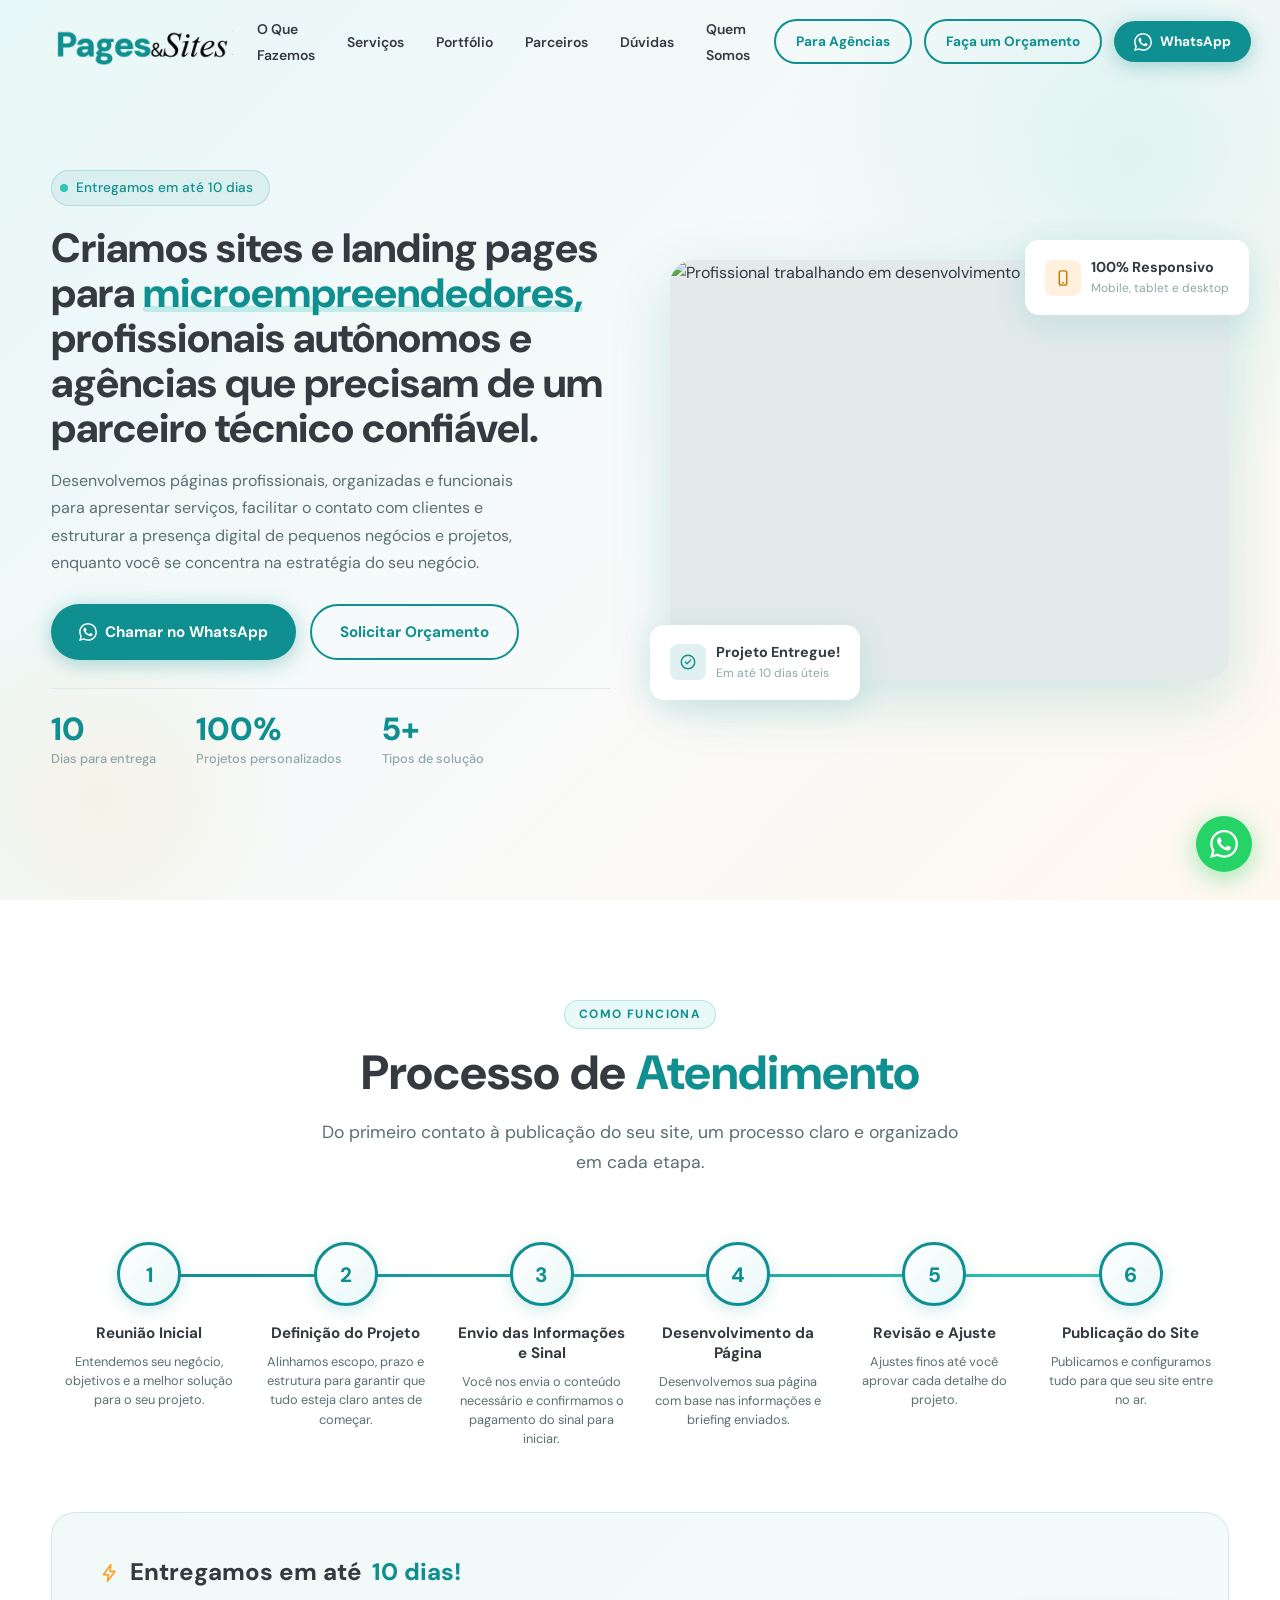
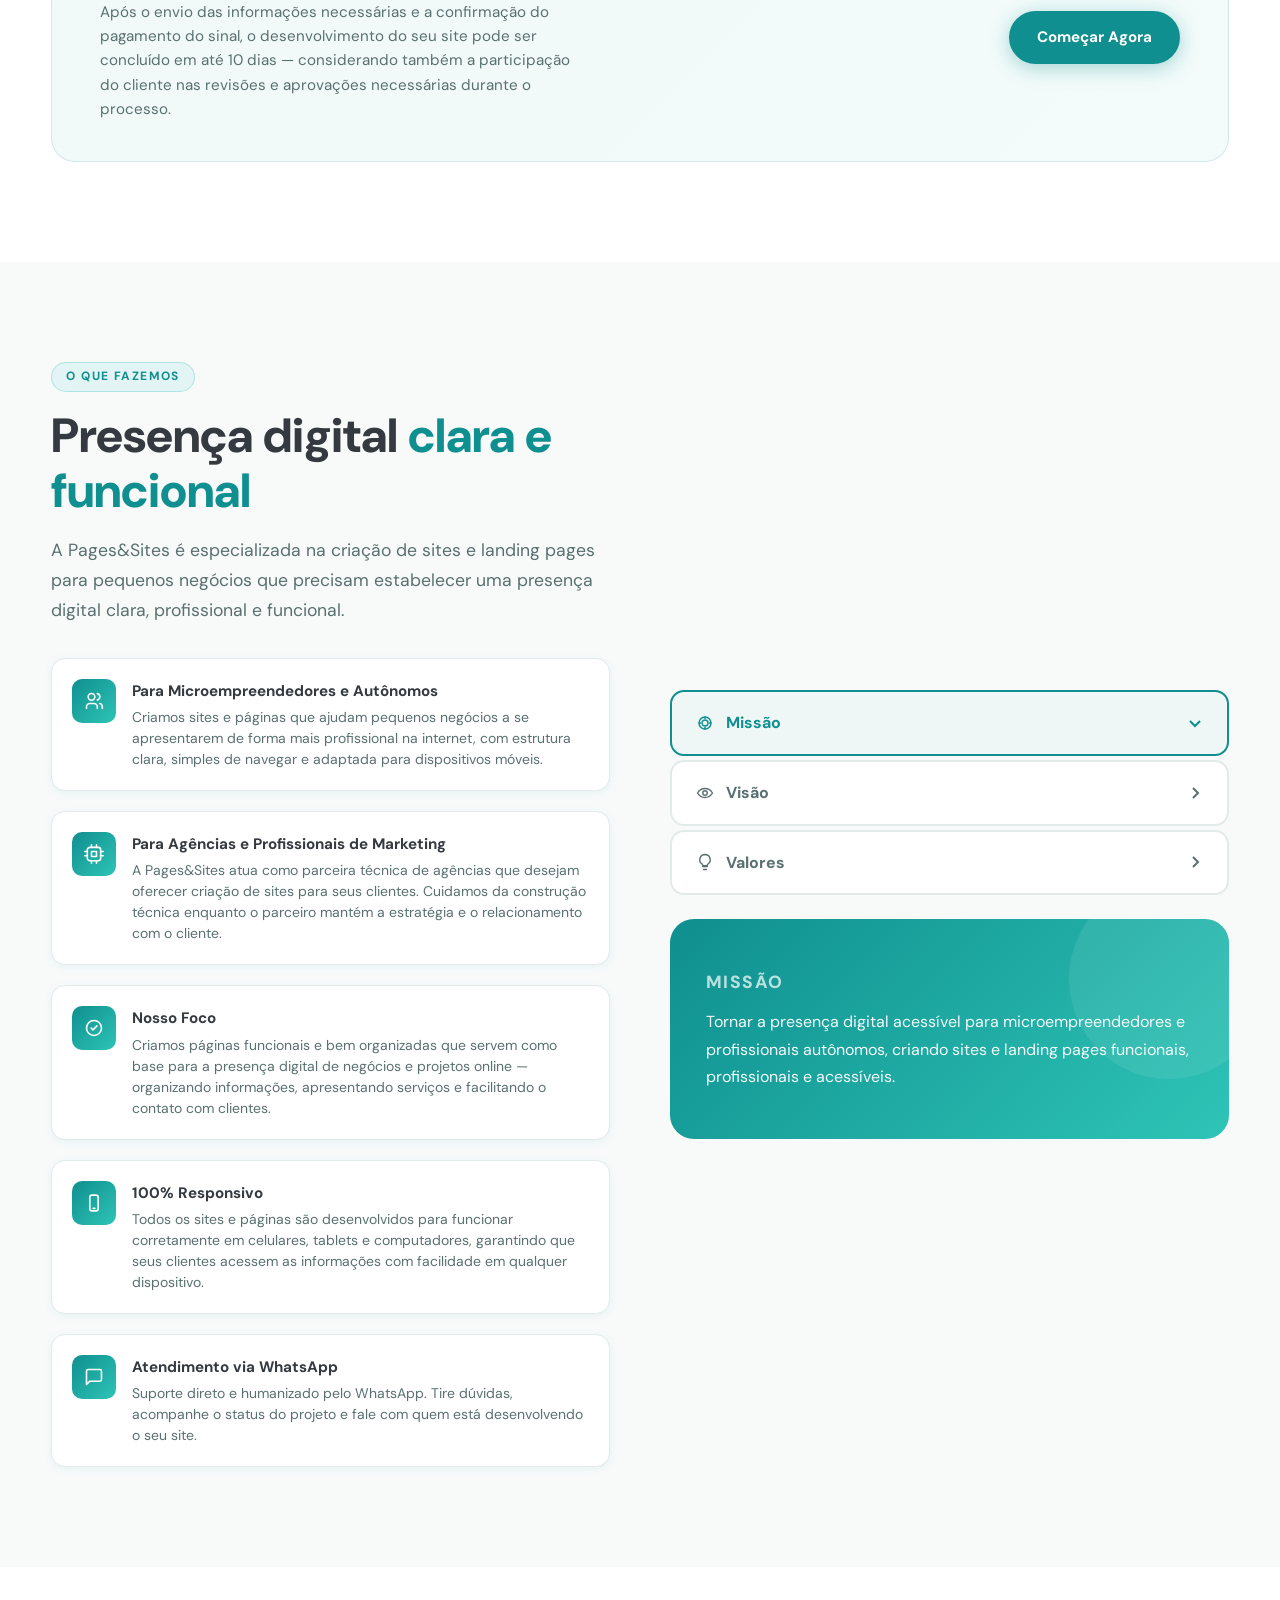
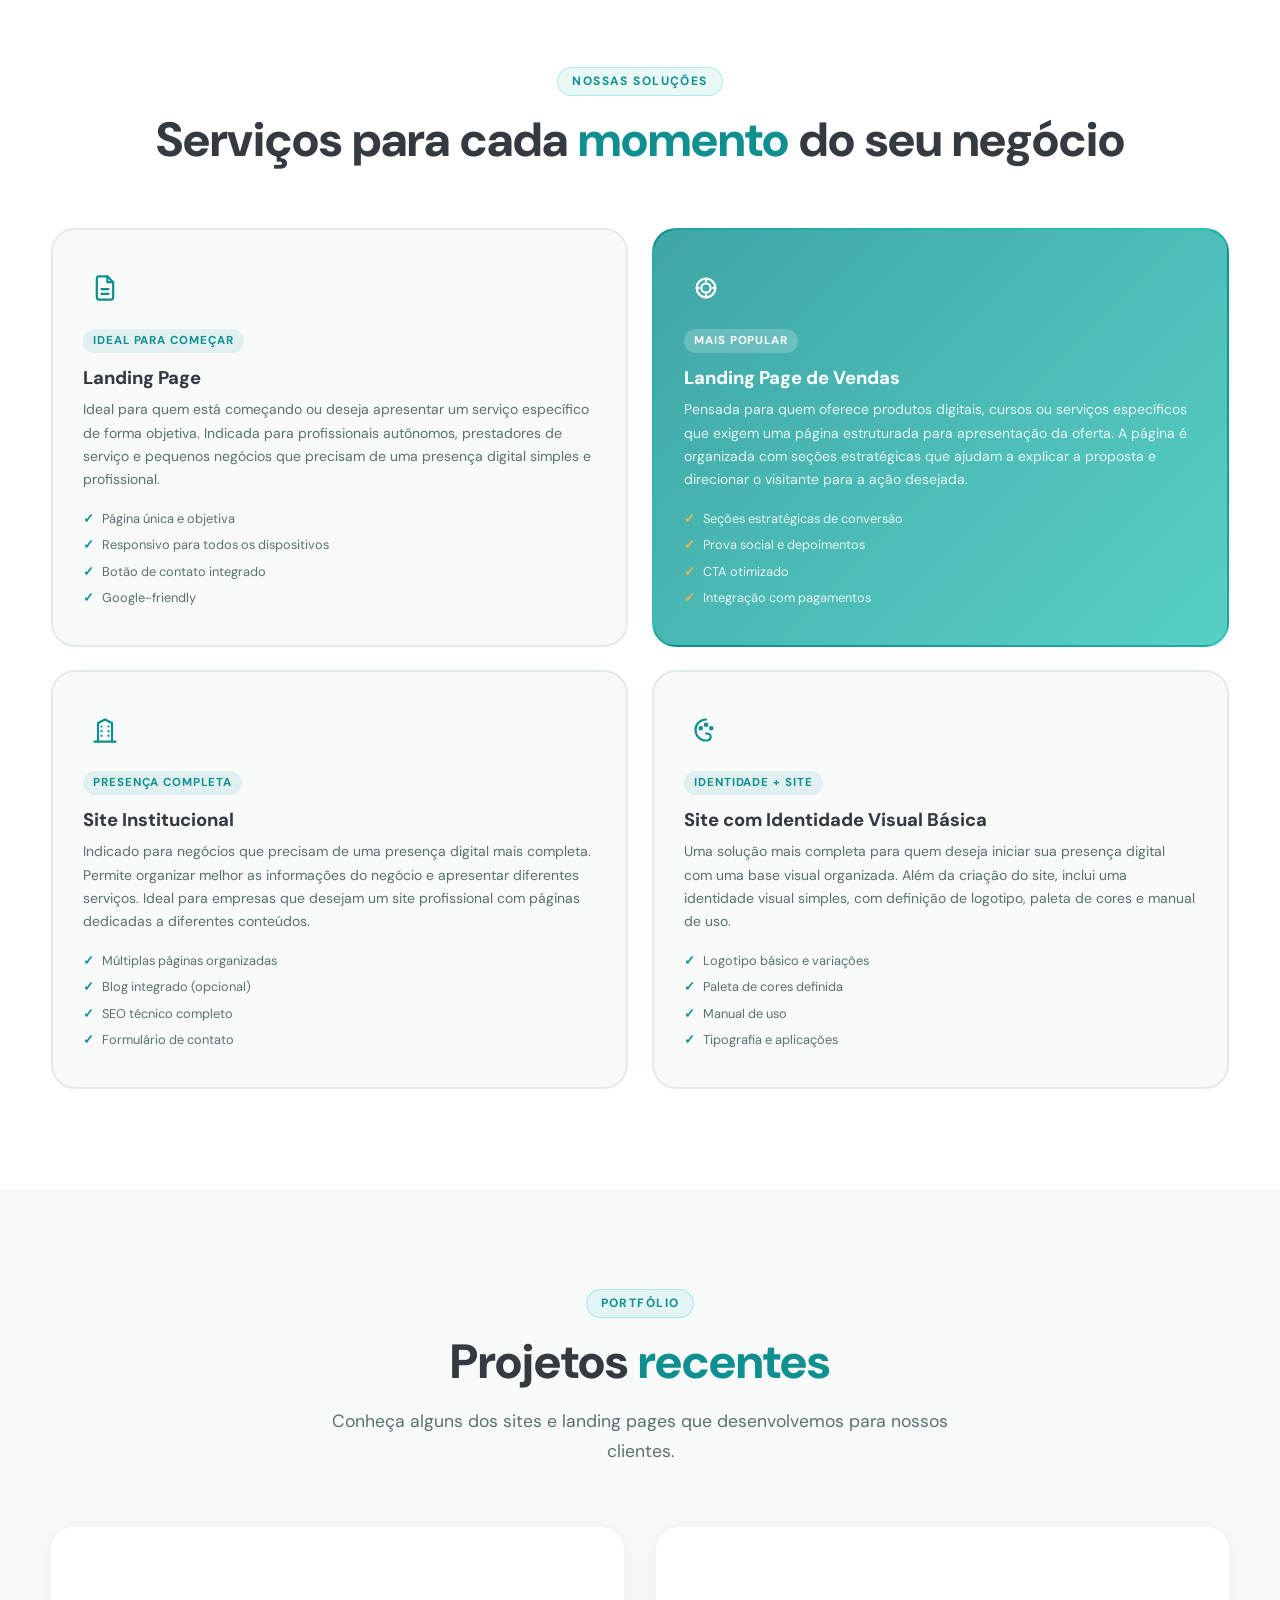
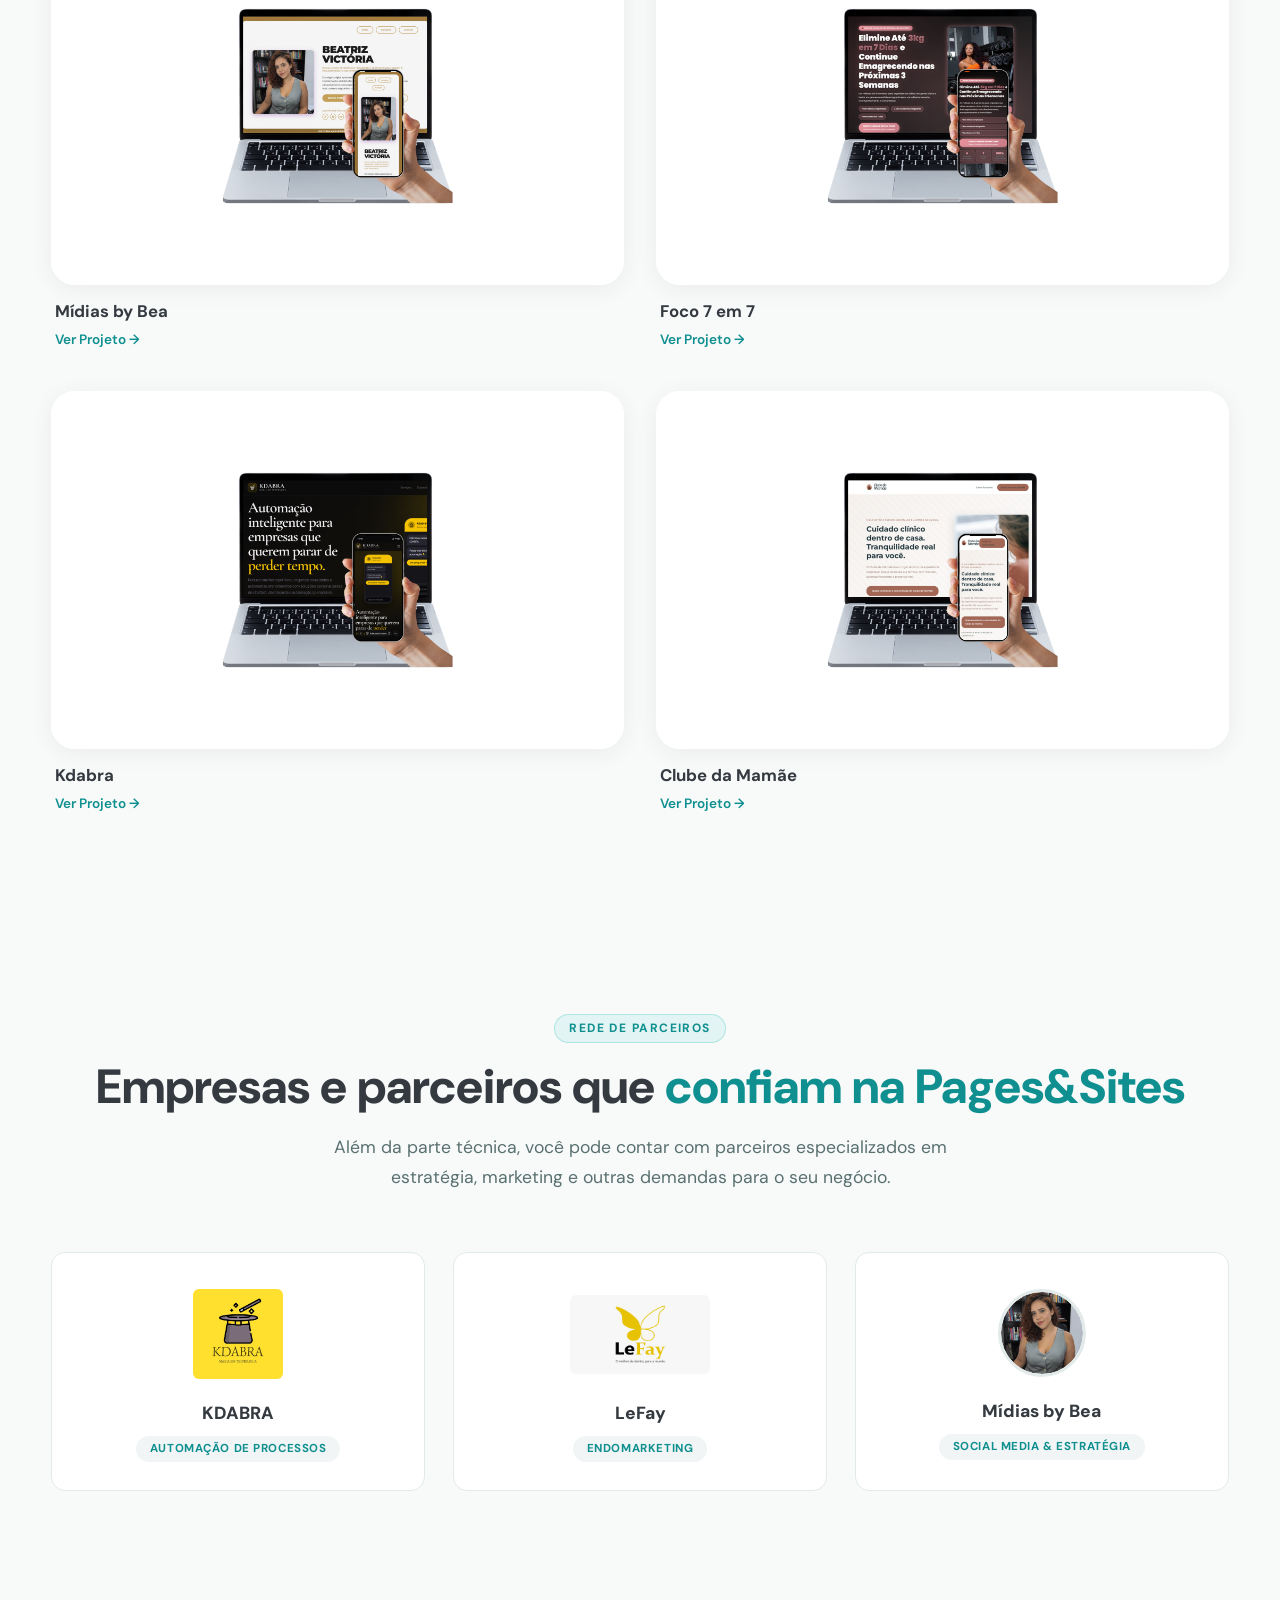
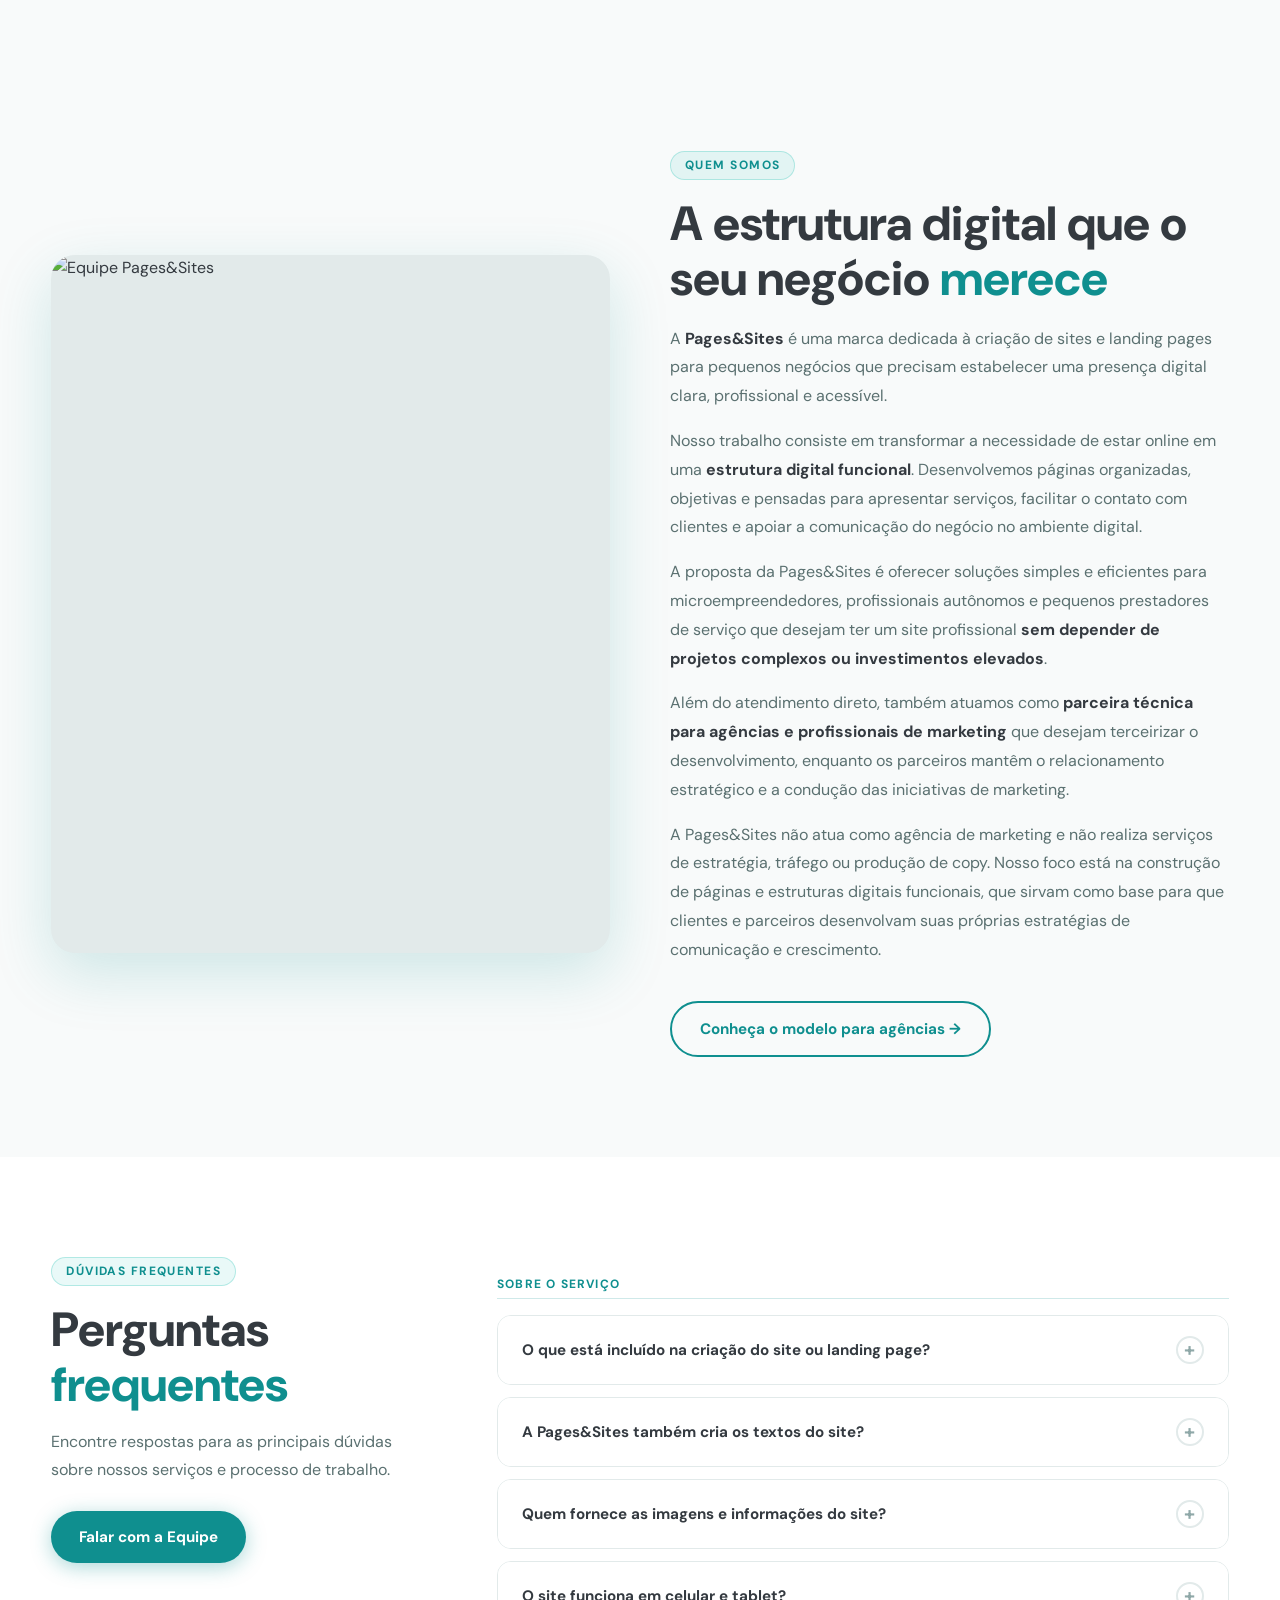
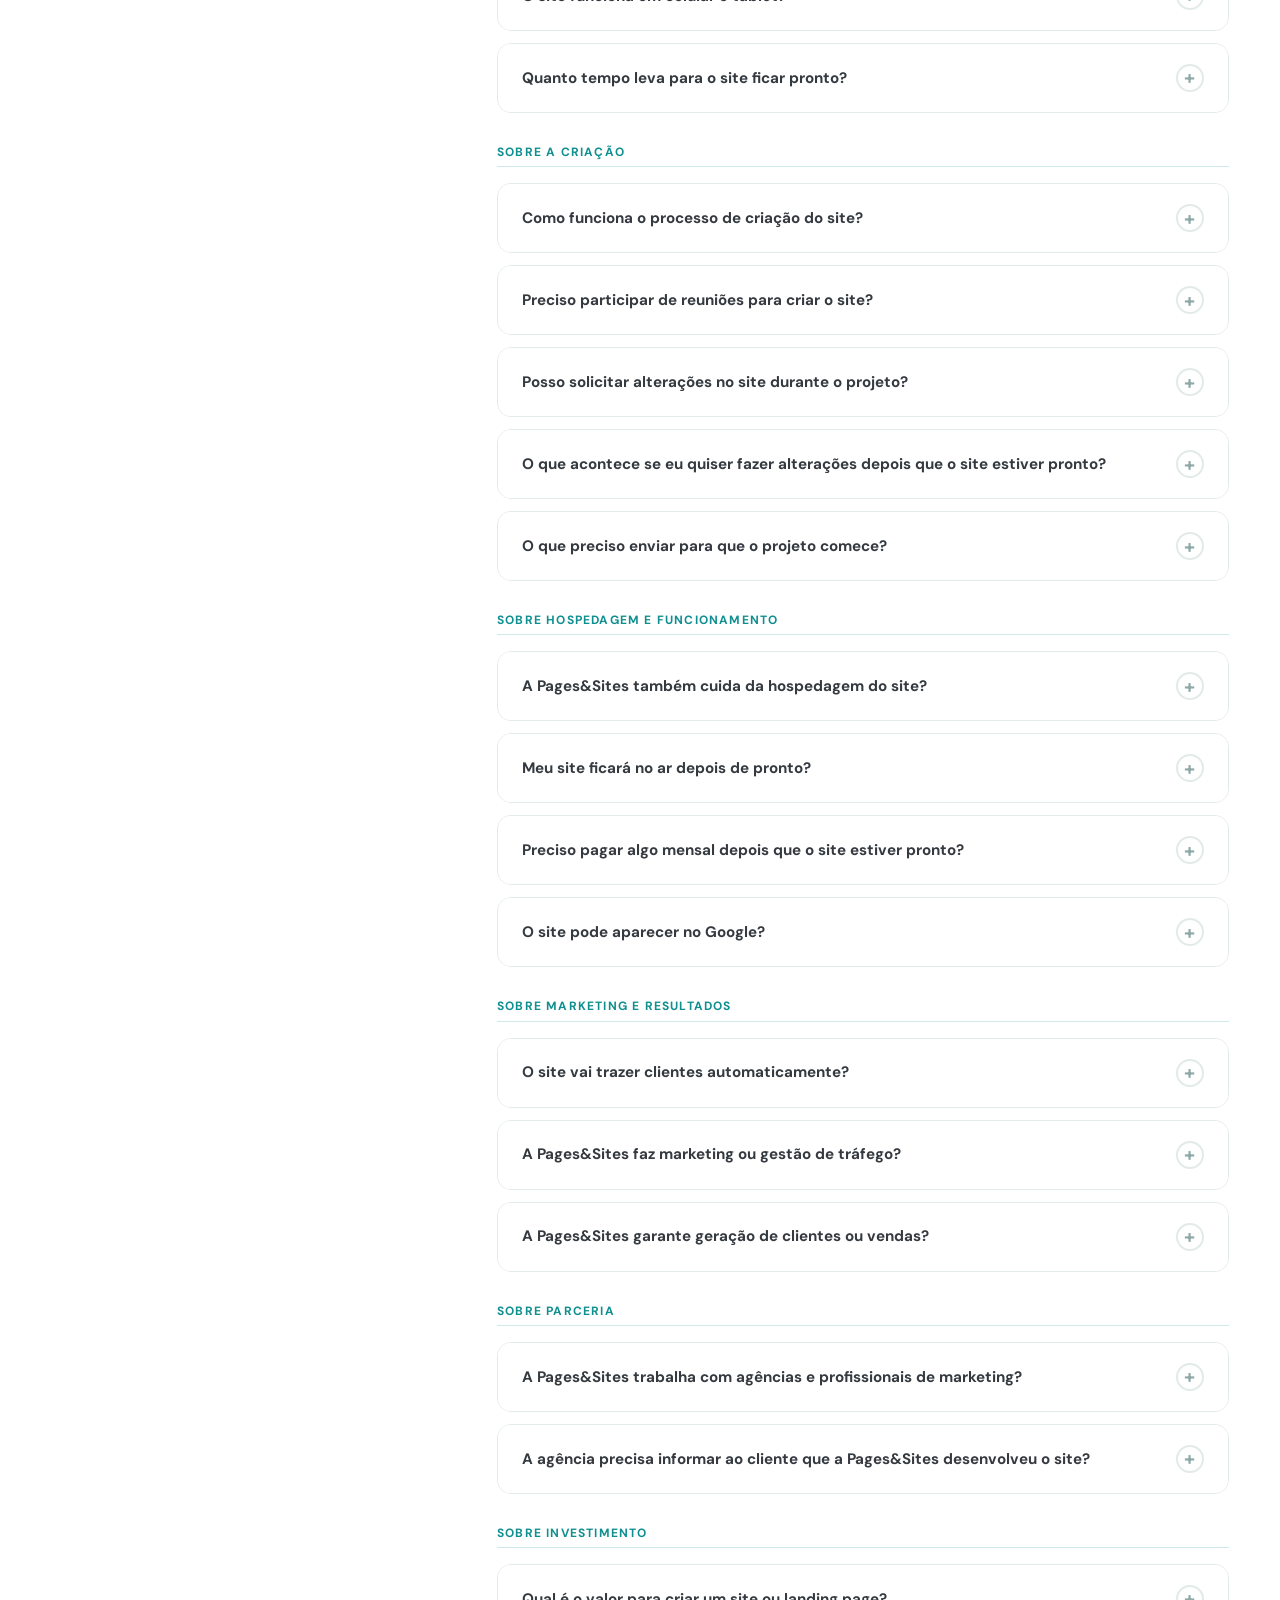
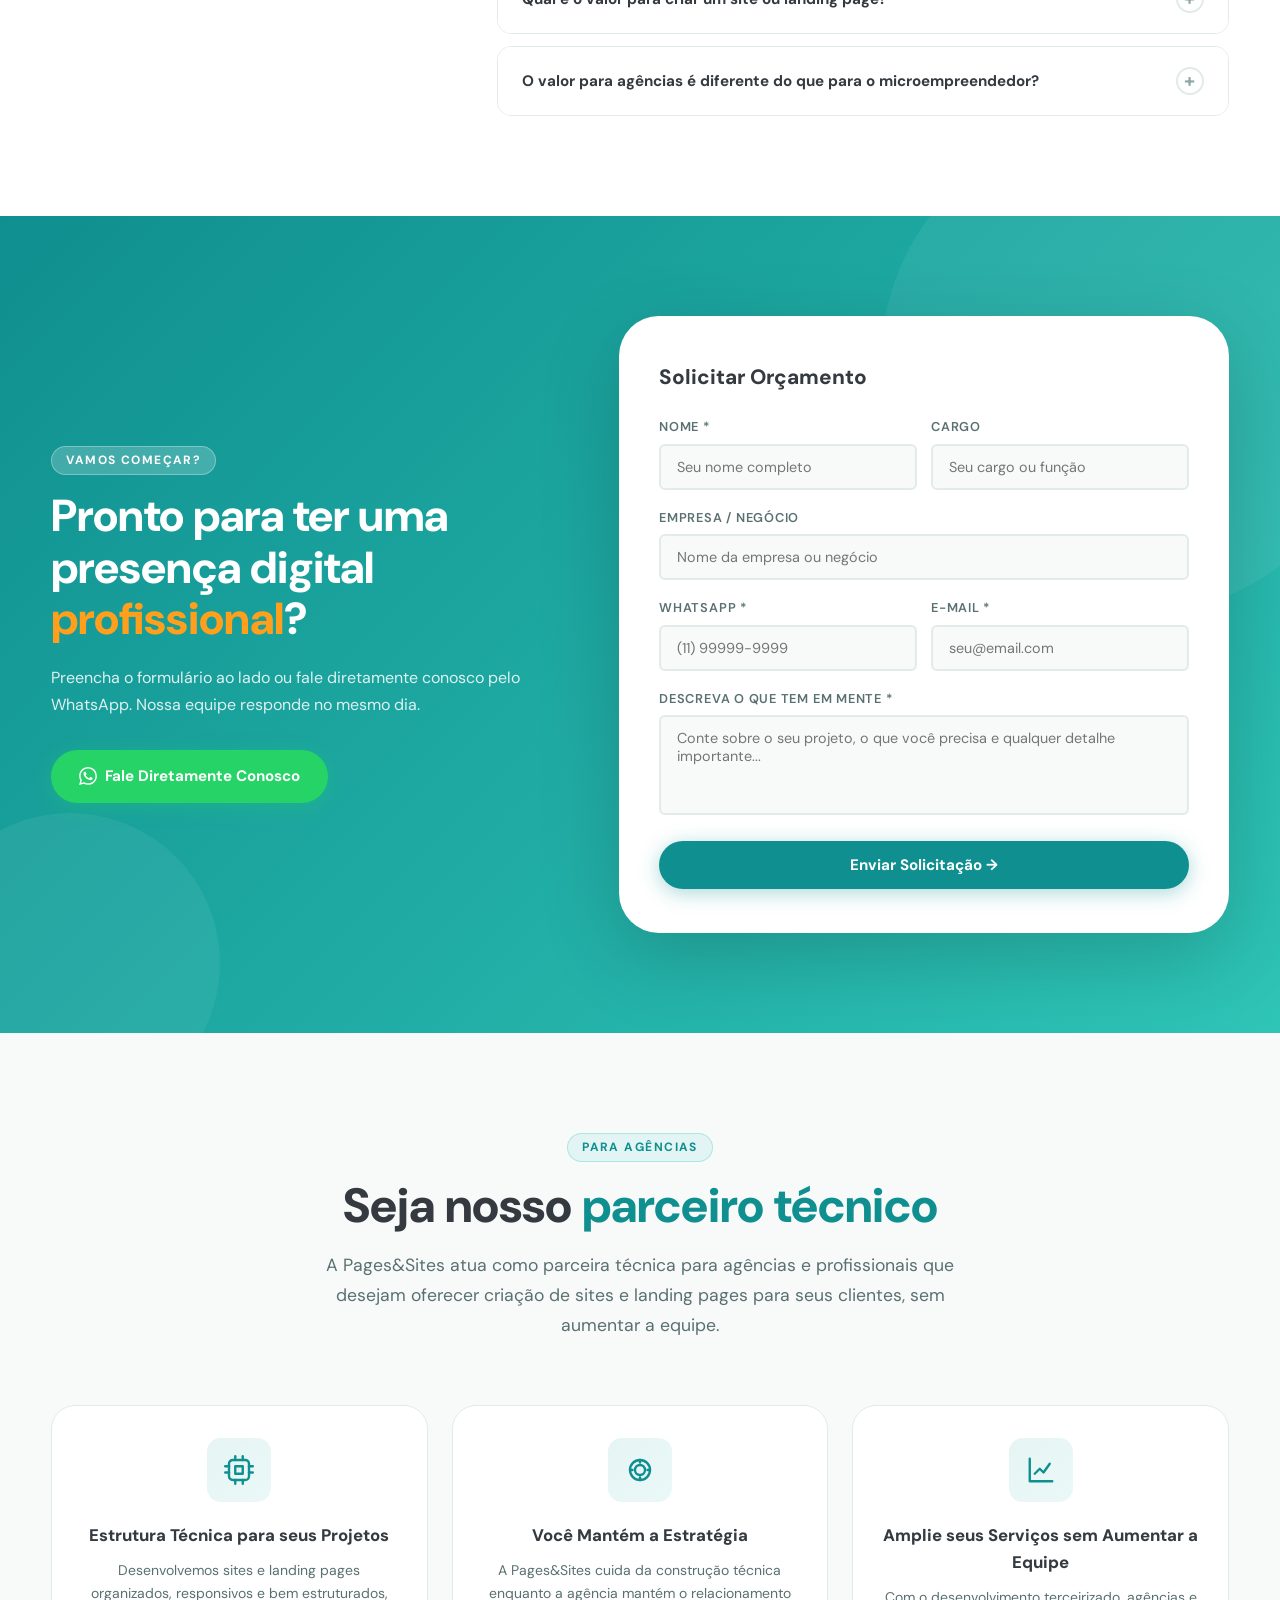
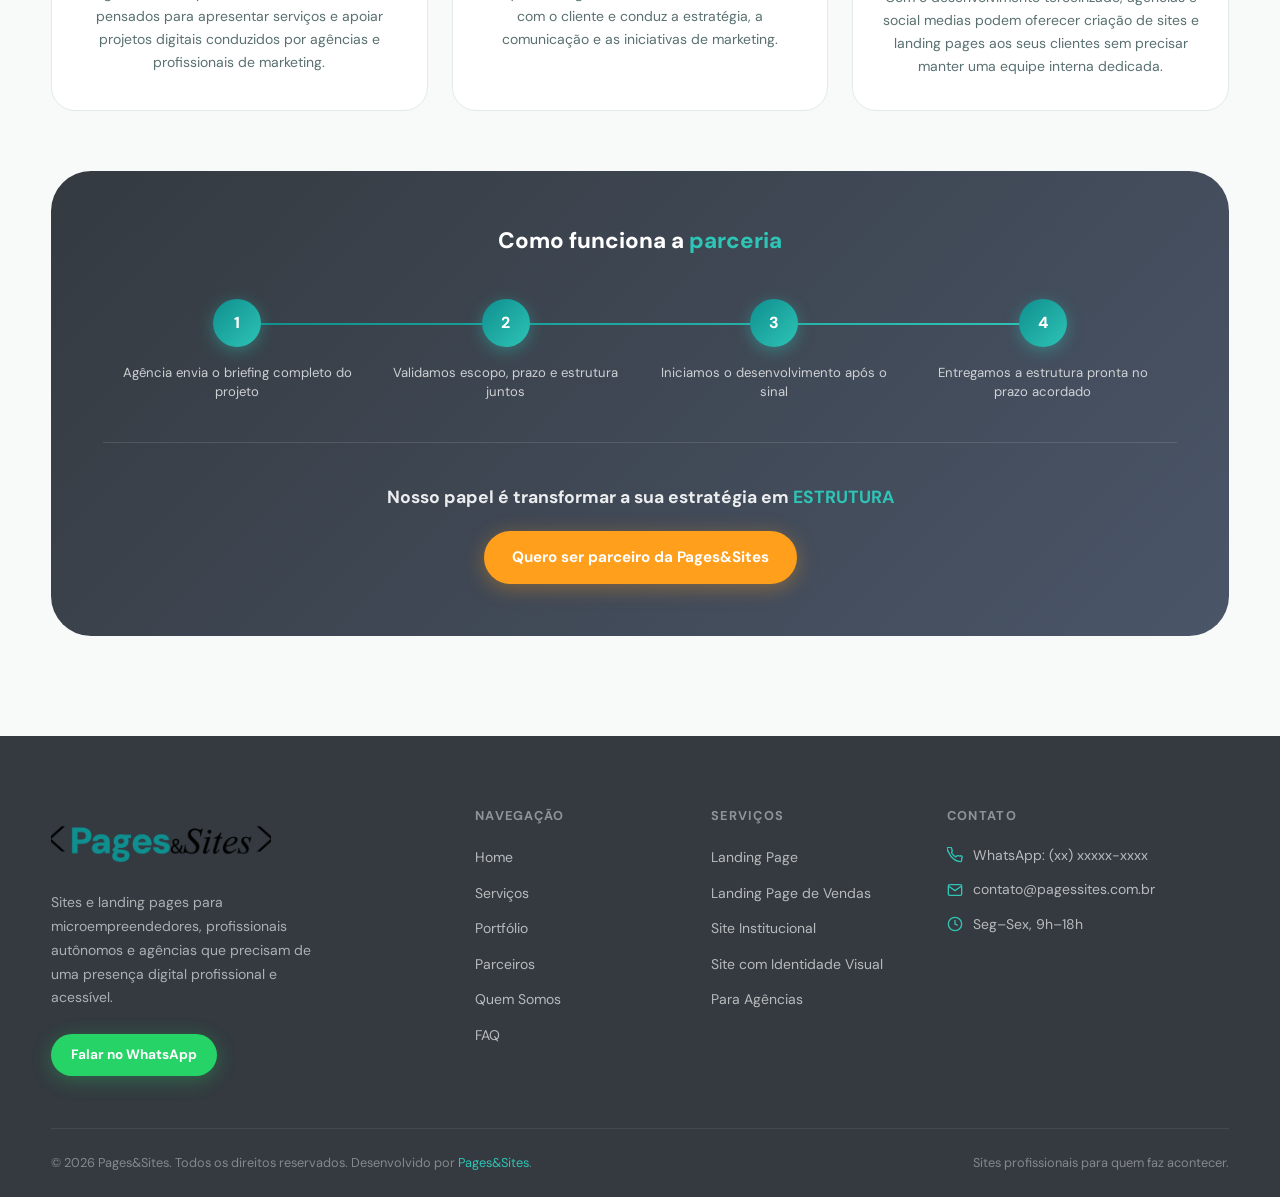
==== commit 9dbf009e: "adicionando portfolio" ====
--- a/index.html
+++ b/index.html
@@ -32,6 +32,7 @@
     <ul class="nav-links">
       <li><a href="#o-que-fazemos">O Que Fazemos</a></li>
       <li><a href="#servicos">Serviços</a></li>
+      <li><a href="#portfolio">Portfólio</a></li>
       <li><a href="#parceiros">Parceiros</a></li>
       <li><a href="#faq">Dúvidas</a></li>
       <li><a href="#quem-somos">Quem Somos</a></li>
@@ -57,6 +58,7 @@
   <button class="mobile-menu-close" id="mobileClose">×</button>
   <a href="#o-que-fazemos" class="mobile-link">O Que Fazemos</a>
   <a href="#servicos" class="mobile-link">Serviços</a>
+  <a href="#portfolio" class="mobile-link">Portfólio</a>
   <a href="/para-agencias.html" class="mobile-link">Para Agências</a>
   <a href="#parceiros" class="mobile-link">Parceiros</a>
   <a href="#faq" class="mobile-link">Dúvidas</a>
@@ -110,14 +112,6 @@
       </div>
 
       <div class="hero-visual">
-        <!--
-          ⚠️ IMAGEM EXTERNA NECESSÁRIA
-          Coloque aqui uma foto de qualidade de pessoa trabalhando com laptop
-          em ambiente profissional, ou mockup de site em tela de computador.
-          Sugestão Unsplash (gratuita):
-          src="https://images.unsplash.com/photo-1600880292203-757bb62b4baf?w=800&q=80"
-          alt="Profissional criando site"
-        -->
         <div class="hero-img-wrapper">
           <img
             src="https://images.unsplash.com/photo-1600880292203-757bb62b4baf?w=800&q=80"
@@ -390,6 +384,67 @@
 </section>
 
 <!-- ═══════════════════════════════════
+     PORTFÓLIO / PROJETOS
+═══════════════════════════════════ -->
+<section class="portfolio" id="portfolio">
+  <div class="container">
+    <div class="portfolio-header">
+      <span class="section-label">Portfólio</span>
+      <h2 class="section-title">Projetos <span class="highlight">recentes</span></h2>
+      <p class="section-subtitle">Conheça alguns dos sites e landing pages que desenvolvemos para nossos clientes.</p>
+    </div>
+
+    <div class="portfolio-grid">
+
+      <!-- Projeto 1: Mídias by Bea -->
+      <a href="https://www.midiasbybea.com.br/" target="_blank" rel="noopener noreferrer" class="portfolio-item fade-up">
+        <div class="portfolio-image-wrapper">
+          <img src="bea-desk.png" alt="Mídias by Bea" class="portfolio-image" />
+        </div>
+        <div class="portfolio-info">
+          <h3 class="portfolio-title">Mídias by Bea</h3>
+          <span class="portfolio-btn">Ver Projeto →</span>
+        </div>
+      </a>
+
+      <!-- Projeto 2: Foco 7 em 7 -->
+      <a href="https://www.foco7em7.com.br/" target="_blank" rel="noopener noreferrer" class="portfolio-item fade-up">
+        <div class="portfolio-image-wrapper">
+          <img src="foco-desk.png" alt="Foco 7 em 7" class="portfolio-image" />
+        </div>
+        <div class="portfolio-info">
+          <h3 class="portfolio-title">Foco 7 em 7</h3>
+          <span class="portfolio-btn">Ver Projeto →</span>
+        </div>
+      </a>
+
+      <!-- Projeto 3: Kdabra -->
+      <a href="https://www.kdabratech.com/" target="_blank" rel="noopener noreferrer" class="portfolio-item fade-up">
+        <div class="portfolio-image-wrapper">
+          <img src="kdabra-desk.png" alt="Kdabra" class="portfolio-image" />
+        </div>
+        <div class="portfolio-info">
+          <h3 class="portfolio-title">Kdabra</h3>
+          <span class="portfolio-btn">Ver Projeto →</span>
+        </div>
+      </a>
+
+      <!-- Projeto 4: Clube da Mamãe -->
+      <a href="https://www.clubedamamaeassessoria.com/" target="_blank" rel="noopener noreferrer" class="portfolio-item fade-up">
+        <div class="portfolio-image-wrapper">
+          <img src="mamae-desk.png" alt="Clube da Mamãe" class="portfolio-image" />
+        </div>
+        <div class="portfolio-info">
+          <h3 class="portfolio-title">Clube da Mamãe</h3>
+          <span class="portfolio-btn">Ver Projeto →</span>
+        </div>
+      </a>
+
+    </div>
+  </div>
+</section>
+
+<!-- ═══════════════════════════════════
      PARCEIROS
 ═══════════════════════════════════ -->
 <section class="partners" id="parceiros">
@@ -445,12 +500,6 @@
     <div class="about-grid">
 
       <div class="about-visual">
-        <!--
-          ⚠️ IMAGEM EXTERNA NECESSÁRIA
-          Foto da equipe fundadora ou ambiente de trabalho da Pages&Sites.
-          Sugestão: foto de equipe em ambiente moderno/profissional.
-          Ex: https://images.unsplash.com/photo-1522071820081-009f0129c71c?w=600&q=80
-        -->
         <div class="about-img-wrapper">
           <img
             src="https://images.unsplash.com/photo-1522071820081-009f0129c71c?w=600&q=80"
@@ -870,6 +919,7 @@
         <ul>
           <li><a href="#home">Home</a></li>
           <li><a href="#servicos">Serviços</a></li>
+          <li><a href="#portfolio">Portfólio</a></li>
           <li><a href="#parceiros">Parceiros</a></li>
           <li><a href="#quem-somos">Quem Somos</a></li>
           <li><a href="#faq">FAQ</a></li>
--- a/style.css
+++ b/style.css
@@ -384,10 +384,6 @@
   aspect-ratio: 4/3;
   background: var(--gray-200);
 }
-/* ⚠️ IMAGEM EXTERNA NECESSÁRIA — coloque uma imagem de pessoa trabalhando
-   com computador, escritório moderno ou mockup de site. Exemplo Unsplash:
-   https://images.unsplash.com/photo-1600880292203-757bb62b4baf?w=800
-   Substitua o src abaixo no HTML pelo URL real da imagem. */
 .hero-img-wrapper img {
   width: 100%; height: 100%;
   object-fit: cover;
@@ -789,6 +785,132 @@
 .service-features li::before { content: '✓'; color: var(--teal-dark); font-weight: 700; }
 .service-card.featured .service-features li { color: rgba(255,255,255,.85); }
 .service-card.featured .service-features li::before { color: var(--orange); }
+
+/* ════════════════════════════════════════
+   PORTFOLIO — IMAGENS SOLTAS
+════════════════════════════════════════ */
+.portfolio {
+  padding: 100px 0;
+  background: var(--bg-white);
+}
+.portfolio-header {
+  text-align: center;
+  margin-bottom: 60px;
+}
+.portfolio-header .section-subtitle {
+  margin: 0 auto;
+}
+
+.portfolio-grid {
+  display: grid;
+  grid-template-columns: repeat(2, 1fr);
+  gap: 40px 32px;
+}
+
+.portfolio-item {
+  display: block;
+  text-decoration: none;
+  color: inherit;
+  transition: transform .4s cubic-bezier(.34,1.56,.64,1);
+  will-change: transform;
+}
+
+.portfolio-item:hover {
+  transform: translateY(-8px) scale(1.01);
+}
+
+.portfolio-image-wrapper {
+  border-radius: var(--radius-lg);
+  overflow: hidden;
+  background: var(--white);
+  box-shadow: 0 4px 24px rgba(0,0,0,.06);
+  transition: box-shadow .4s ease;
+  aspect-ratio: 16/10;
+  display: flex;
+  align-items: center;
+  justify-content: center;
+}
+
+.portfolio-item:hover .portfolio-image-wrapper {
+  box-shadow: 0 16px 48px rgba(15,143,143,.18);
+}
+
+.portfolio-image {
+  width: 100%;
+  height: 100%;
+  object-fit: contain;
+  object-position: center;
+  background: var(--white);
+  transition: transform .5s ease;
+}
+
+.portfolio-item:hover .portfolio-image {
+  transform: scale(1.03);
+}
+
+.portfolio-info {
+  padding: 16px 4px 0;
+  display: flex;
+  flex-direction: column;
+  align-items: flex-start;
+  gap: 6px;
+}
+
+.portfolio-title {
+  font-family: var(--font-display);
+  font-size: 1.05rem;
+  font-weight: 700;
+  color: var(--text-dark);
+  margin: 0;
+  line-height: 1.3;
+}
+
+.portfolio-btn {
+  display: inline-block;
+  font-family: var(--font-display);
+  font-weight: 600;
+  font-size: .85rem;
+  color: var(--teal-dark);
+  transition: color .3s ease, transform .3s ease;
+}
+
+.portfolio-item:hover .portfolio-btn {
+  color: var(--teal-light);
+  transform: translateX(4px);
+}
+
+/* Responsive Portfolio */
+@media (max-width: 1024px) {
+  .portfolio-grid {
+    grid-template-columns: 1fr 1fr;
+    gap: 32px 24px;
+  }
+}
+
+@media (max-width: 768px) {
+  .portfolio-grid {
+    grid-template-columns: 1fr;
+    max-width: 480px;
+    margin-left: auto;
+    margin-right: auto;
+    gap: 32px;
+  }
+  .portfolio-info {
+    padding: 12px 2px 0;
+  }
+  .portfolio-title {
+    font-size: 1rem;
+  }
+}
+
+@media (max-width: 480px) {
+  .portfolio {
+    padding: 60px 0;
+  }
+  .portfolio-grid {
+    gap: 28px;
+  }
+}
 
 /* ════════════════════════════════════════
    PARTNERS
@@ -1060,8 +1182,6 @@
   background: var(--gray-200);
   position: relative;
 }
-/* ⚠️ IMAGEM EXTERNA: foto da equipe ou fundadores da Pages&Sites
-   Ex: https://images.unsplash.com/photo-1522071820081-009f0129c71c?w=600 */
 .about-img-wrapper img {
   width: 100%; height: 100%;
   object-fit: cover;
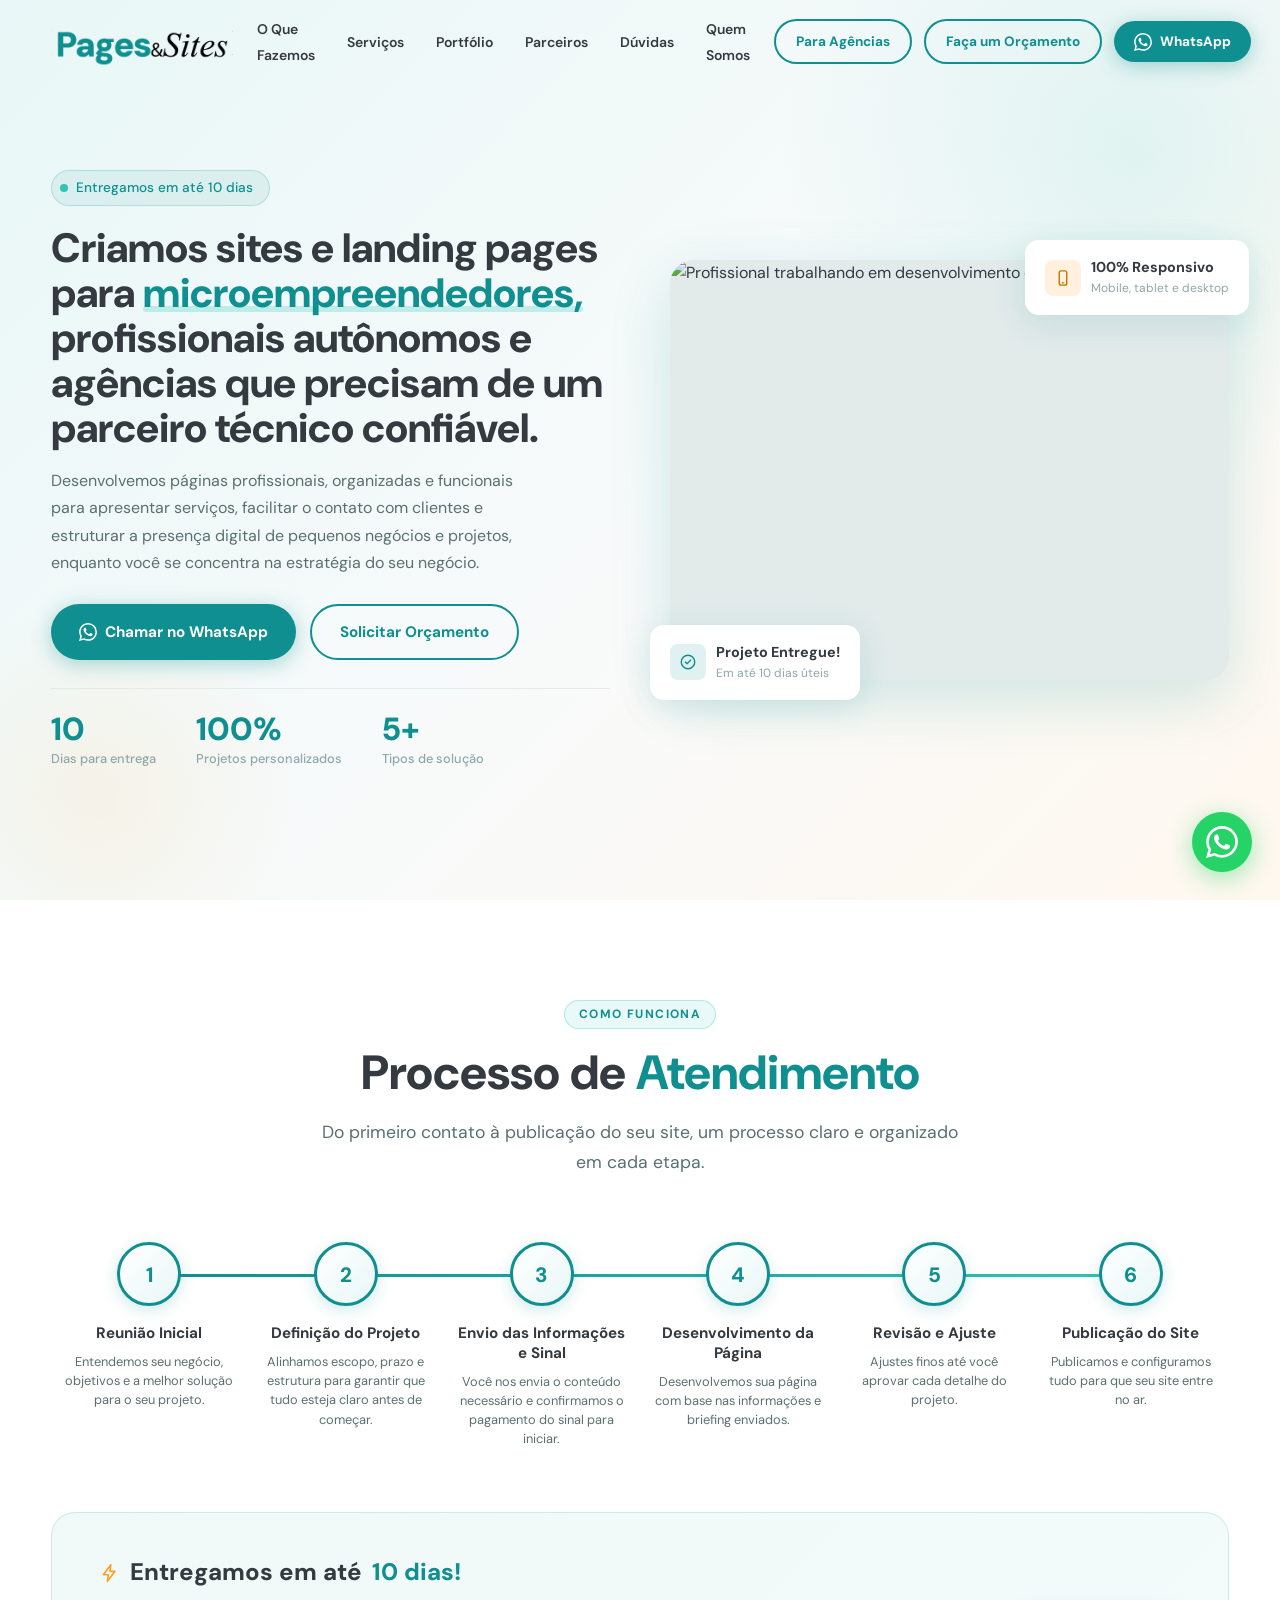
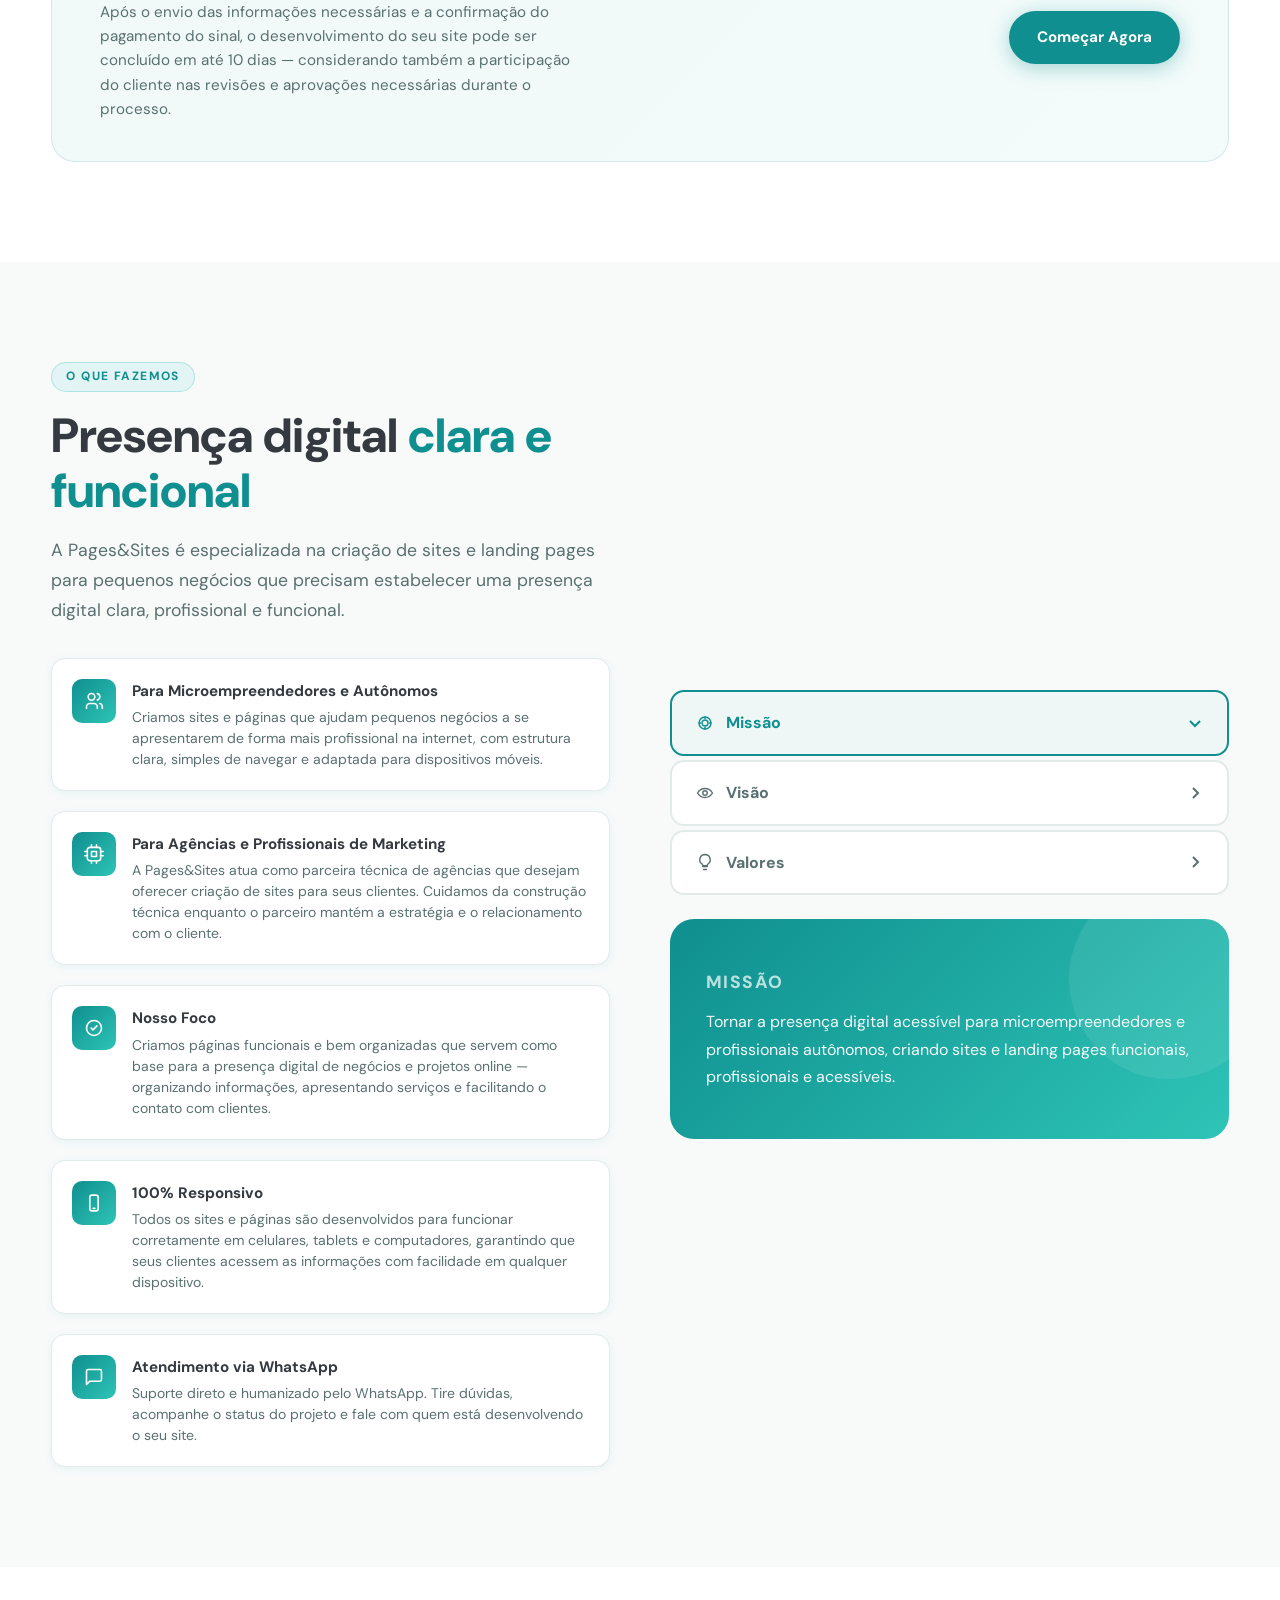
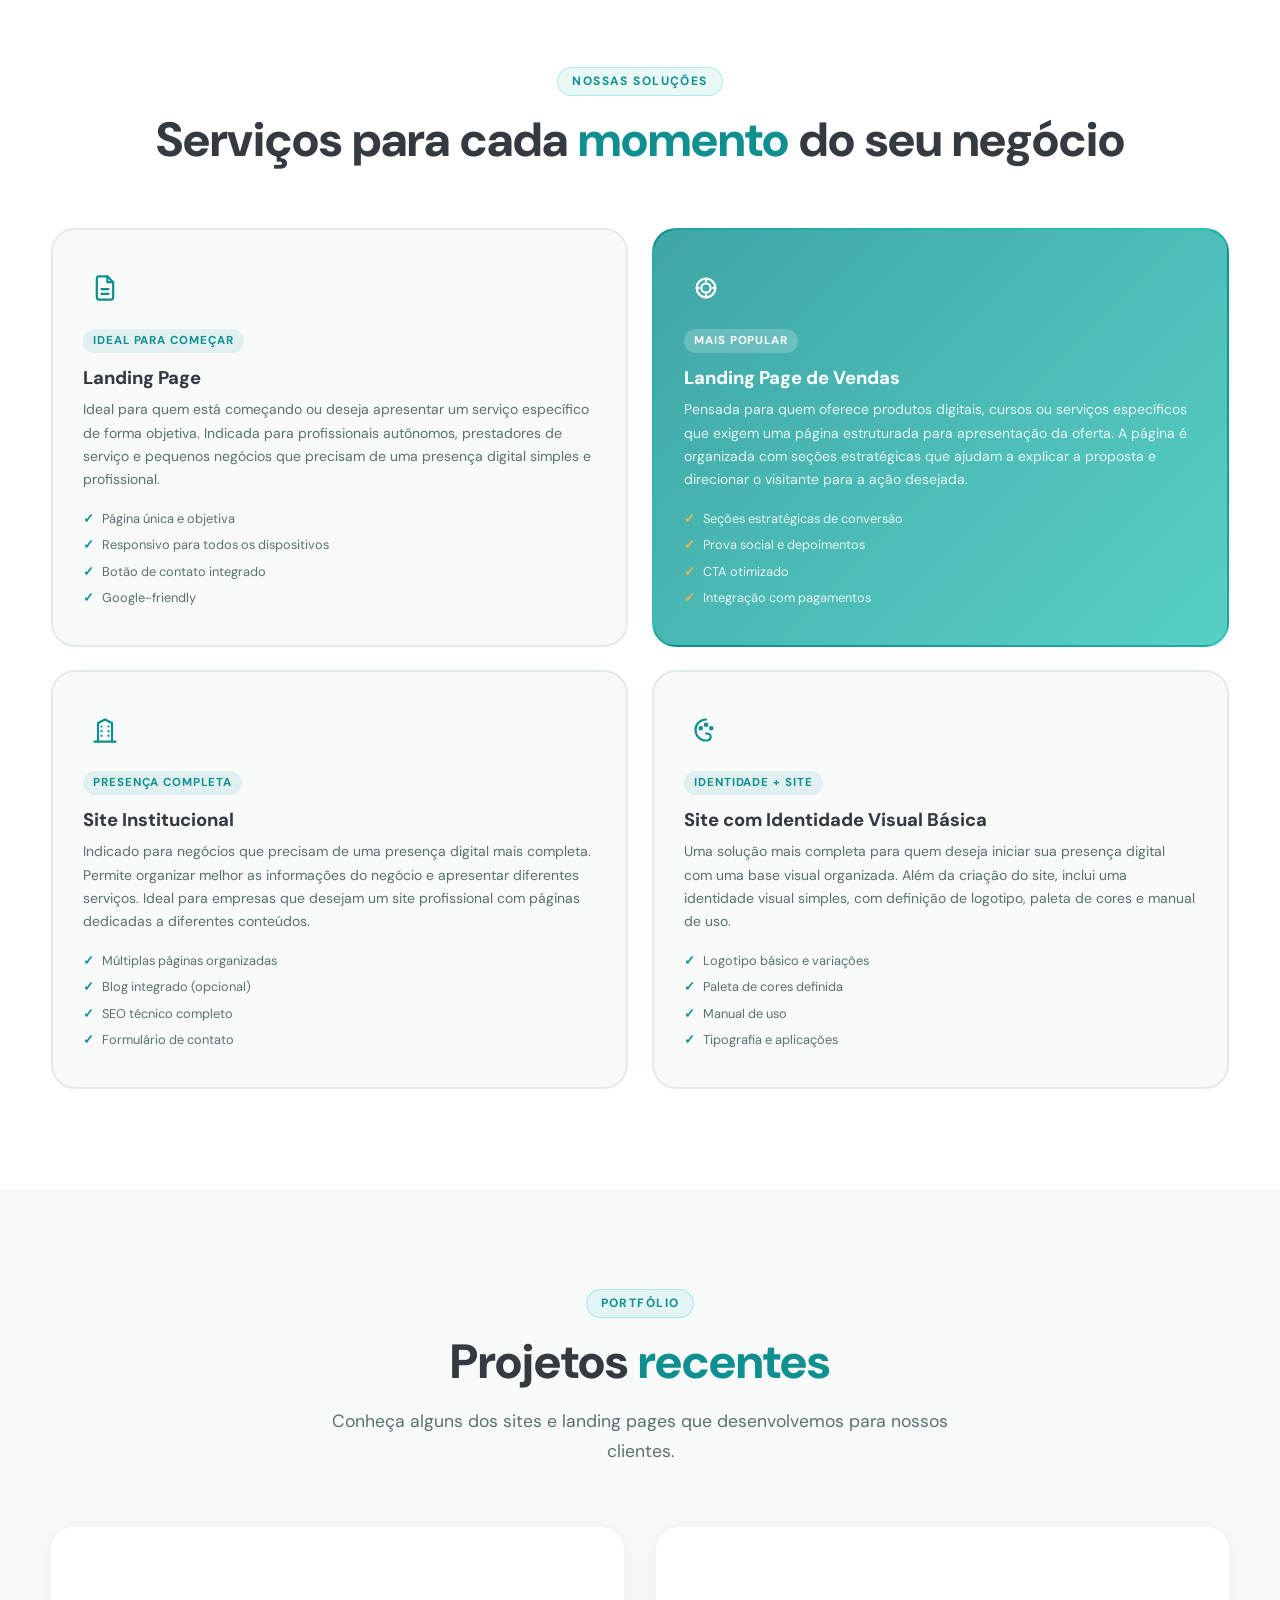
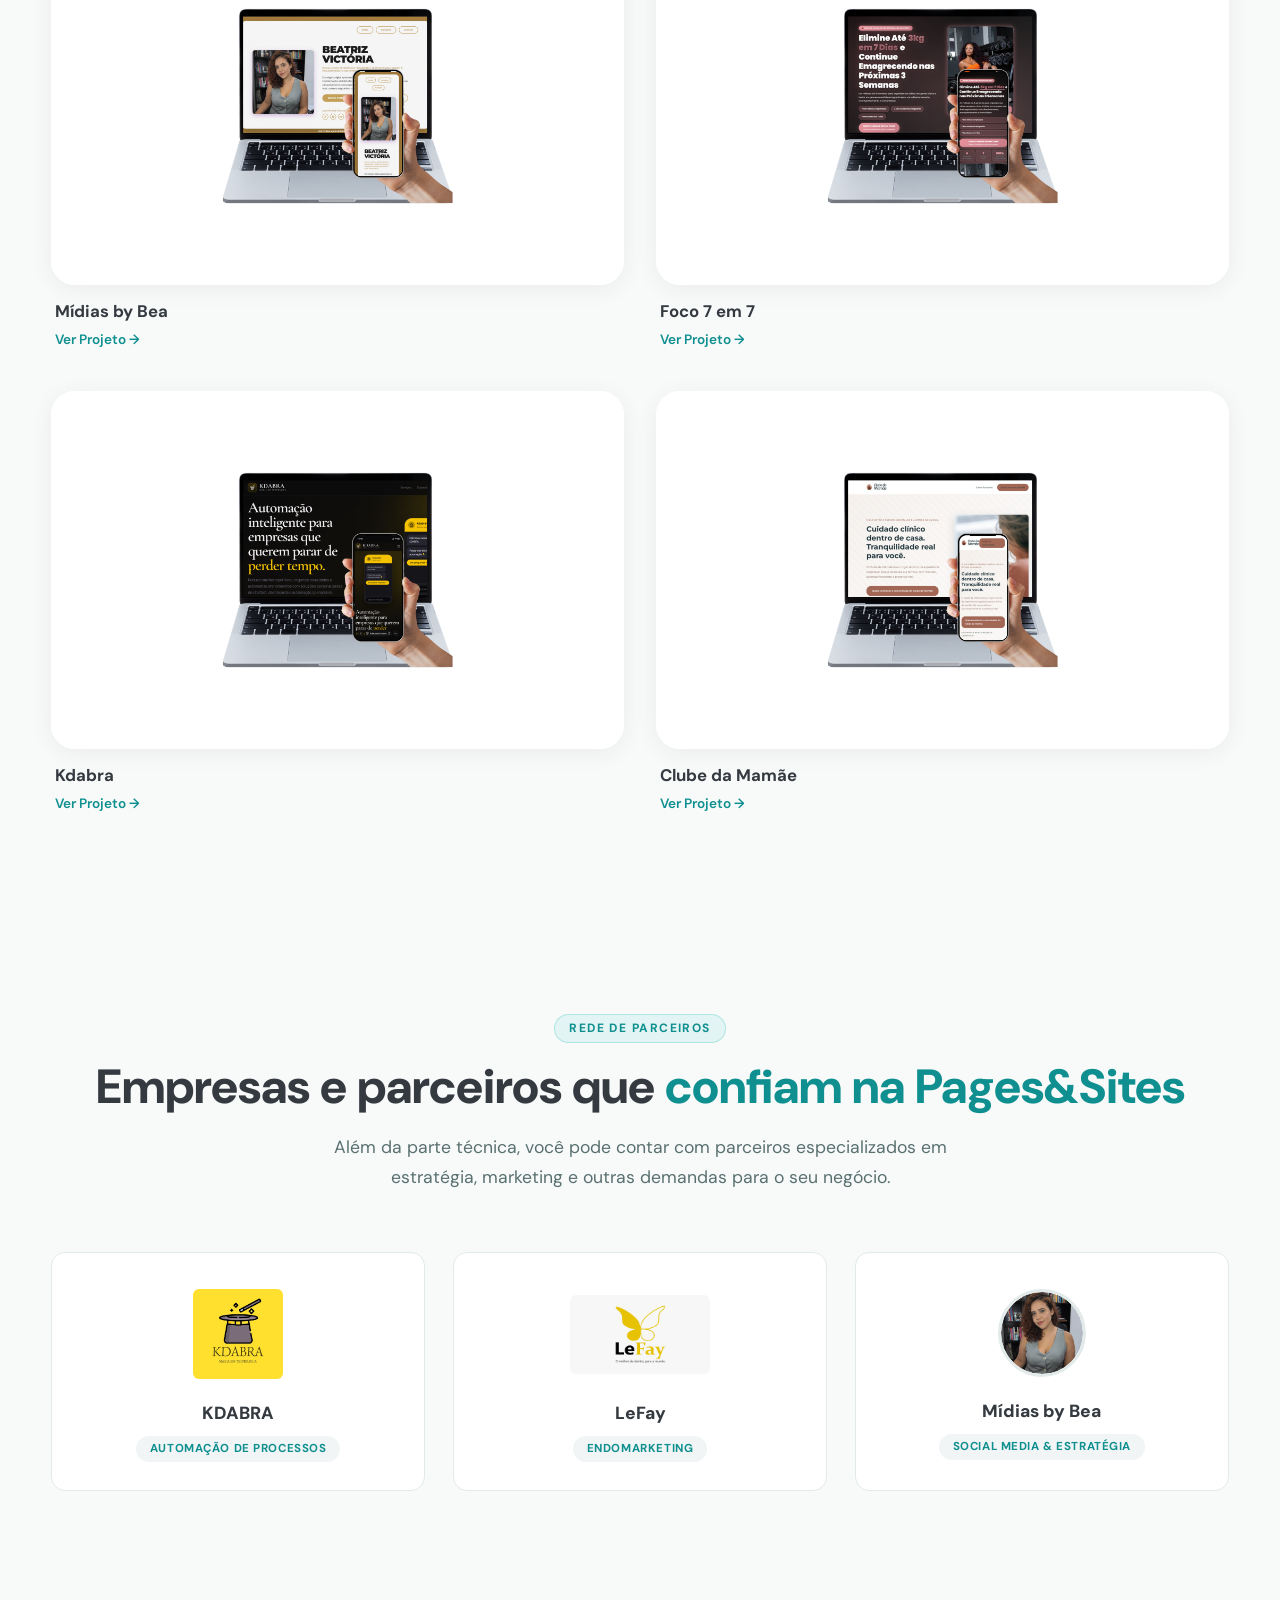
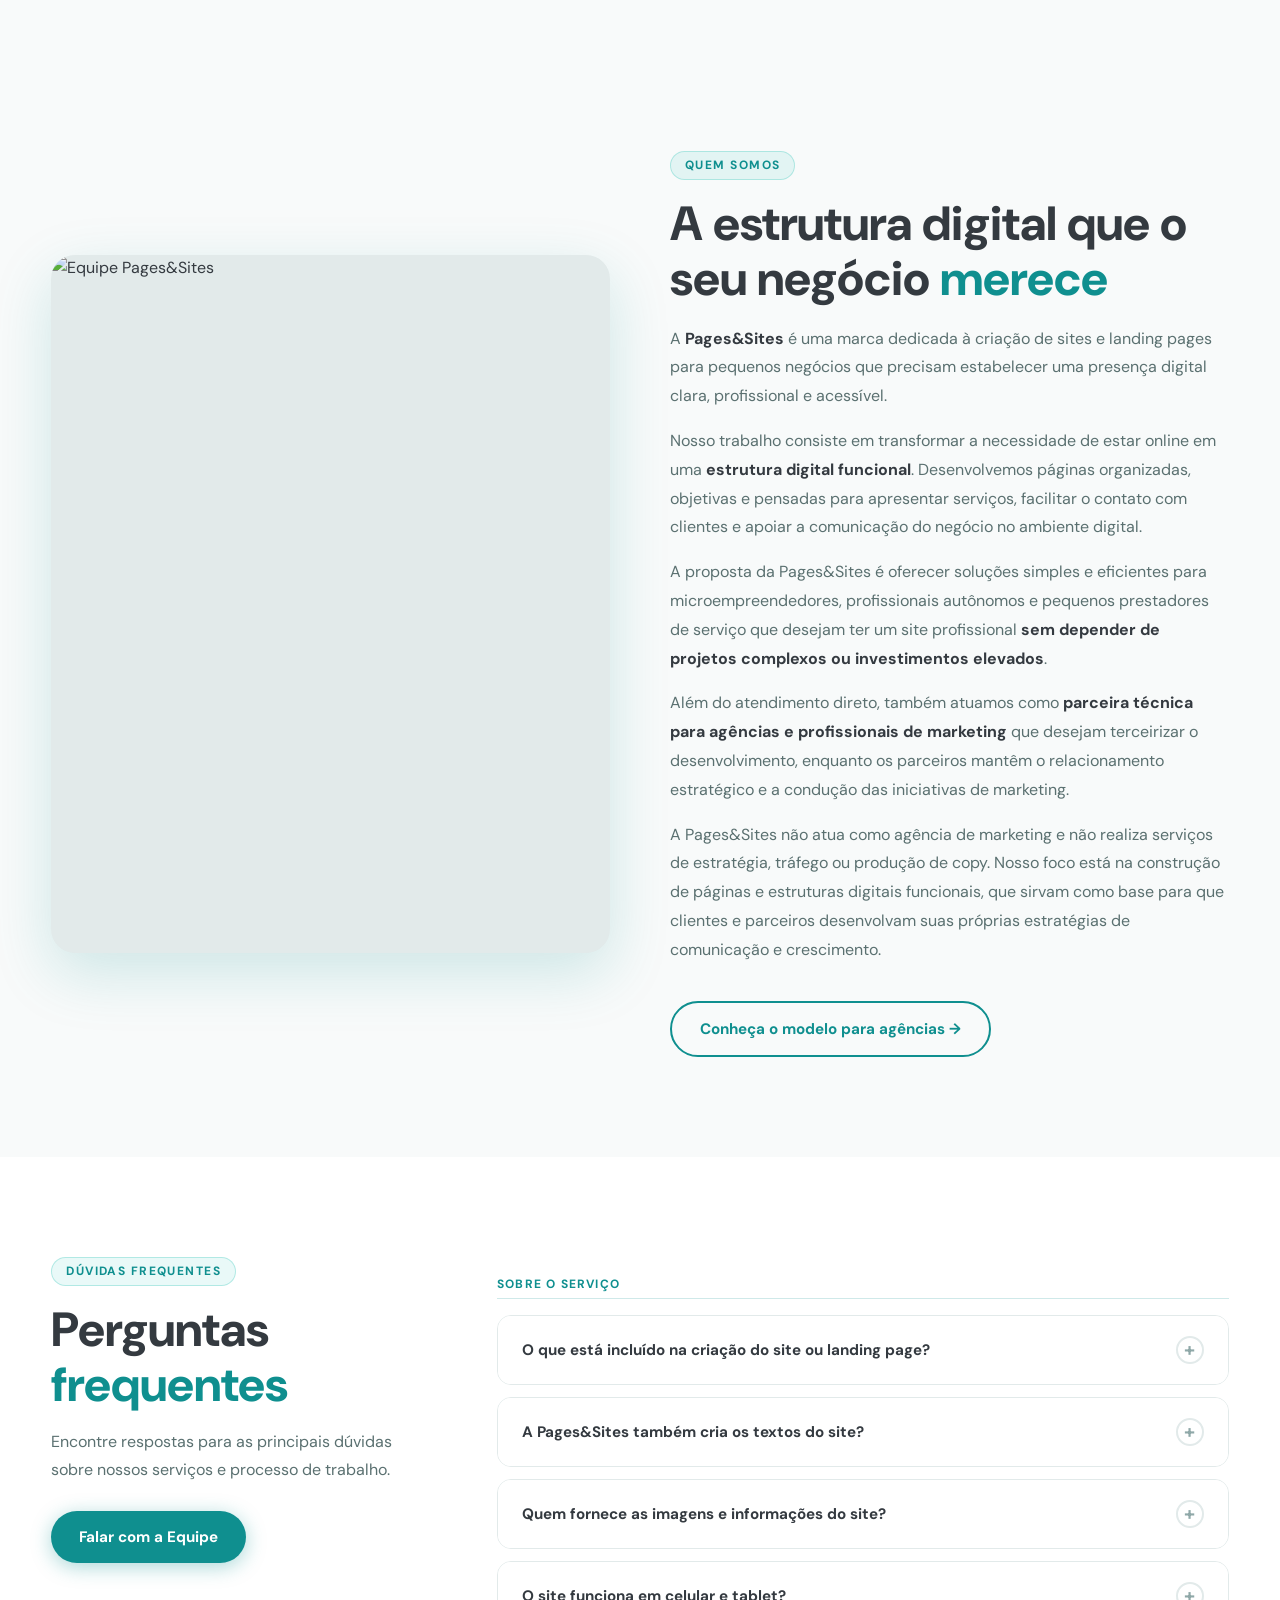
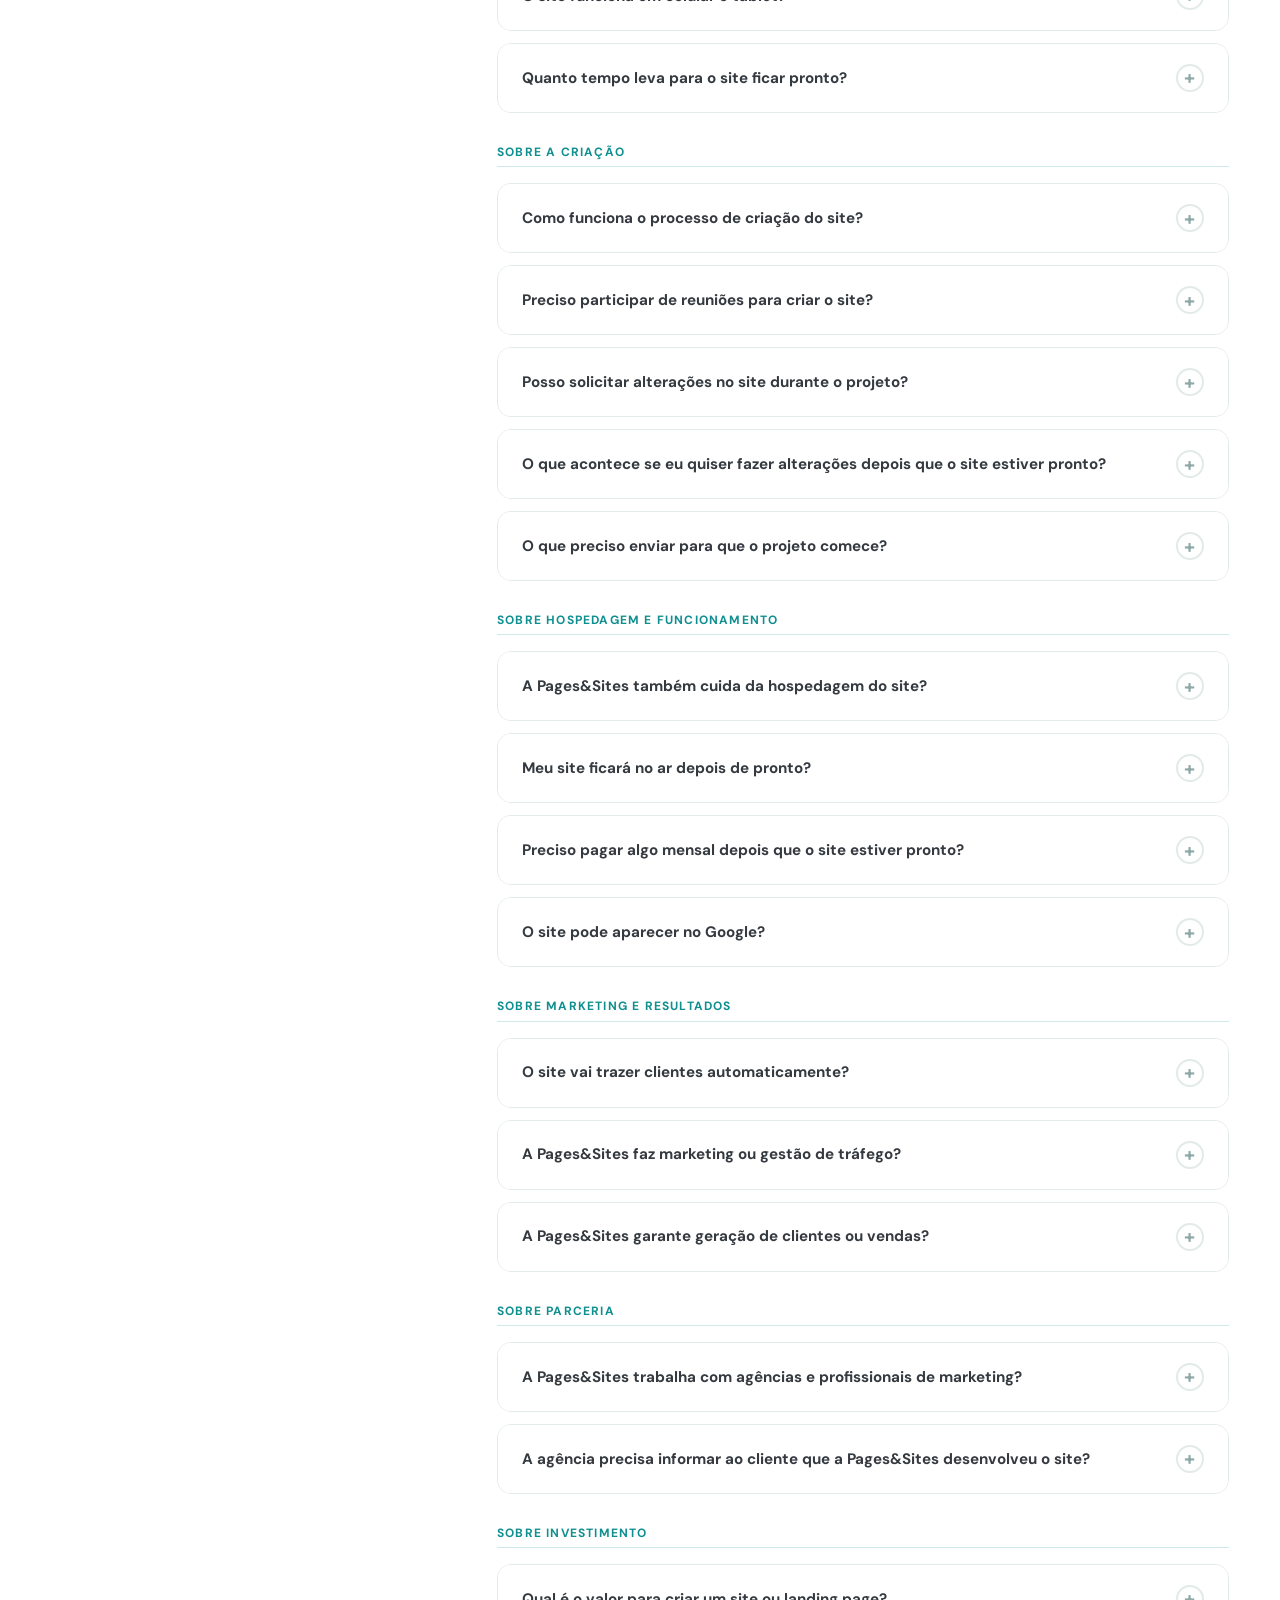
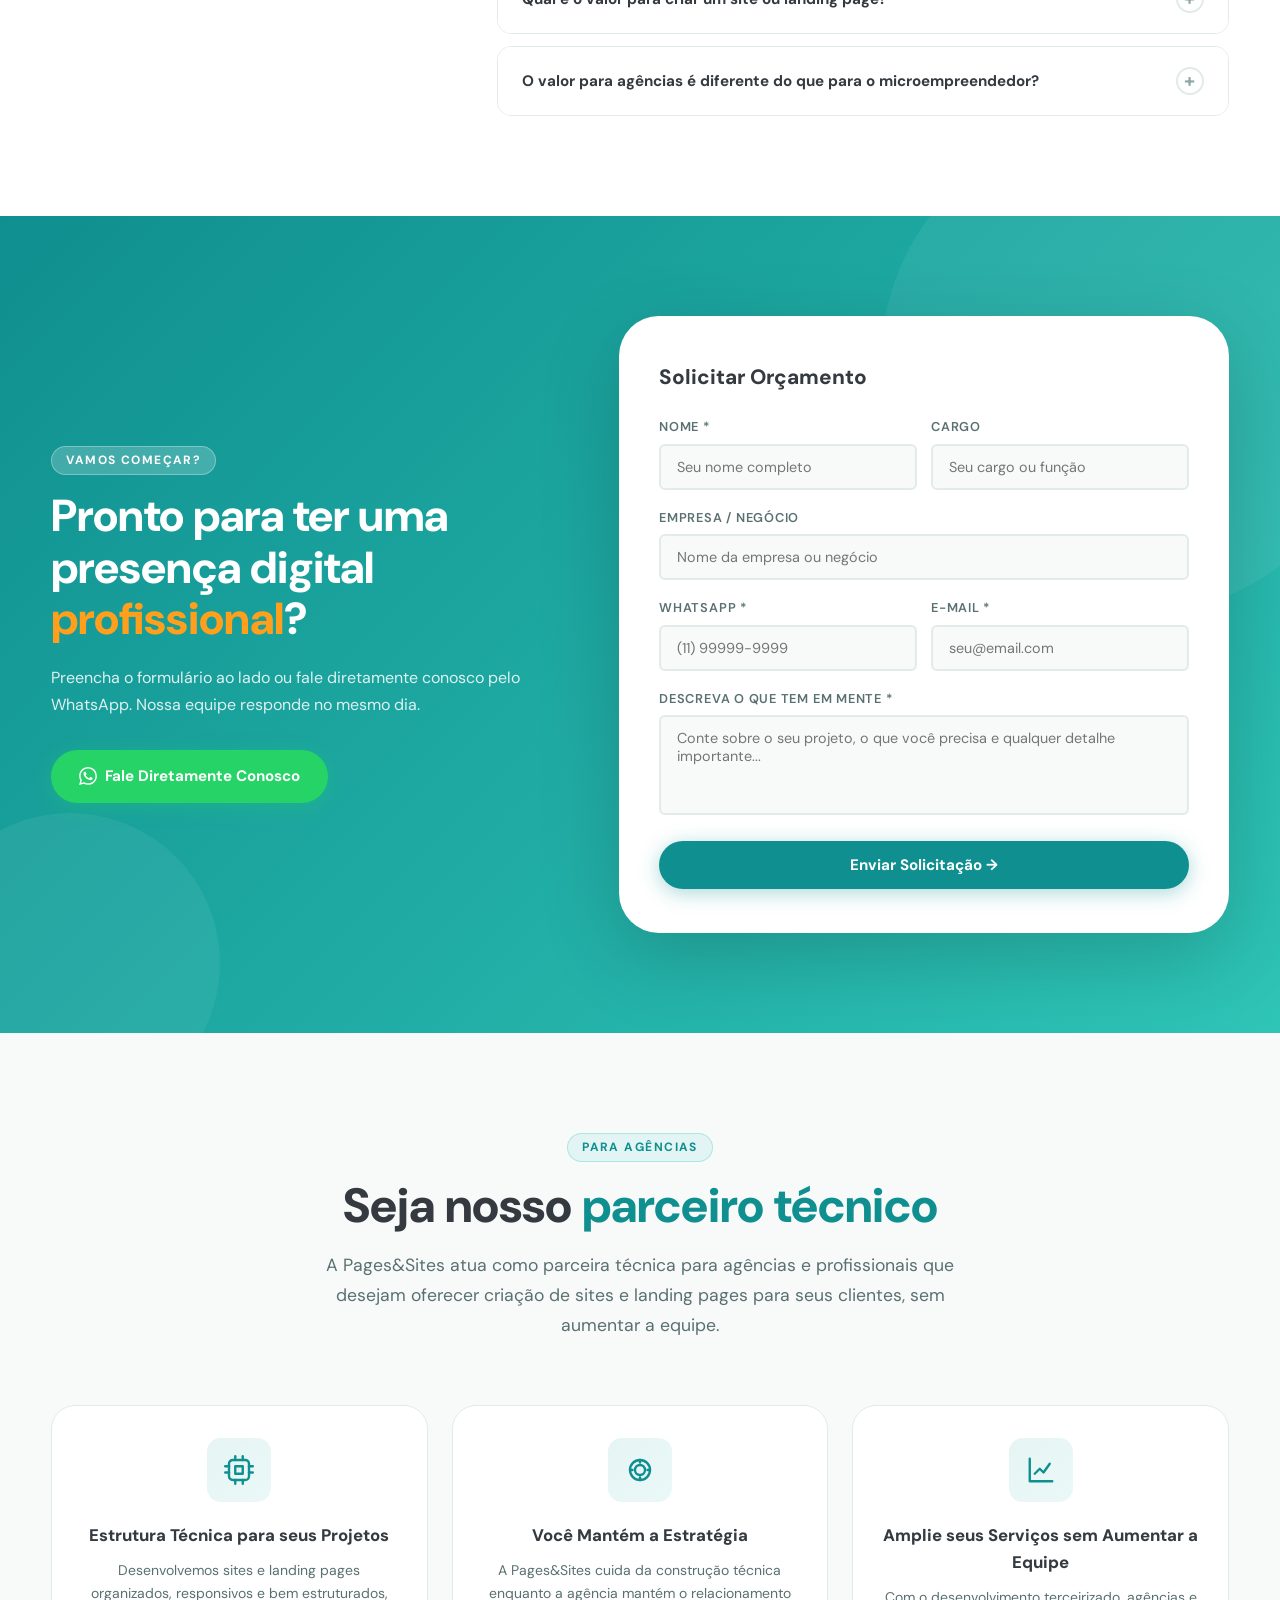
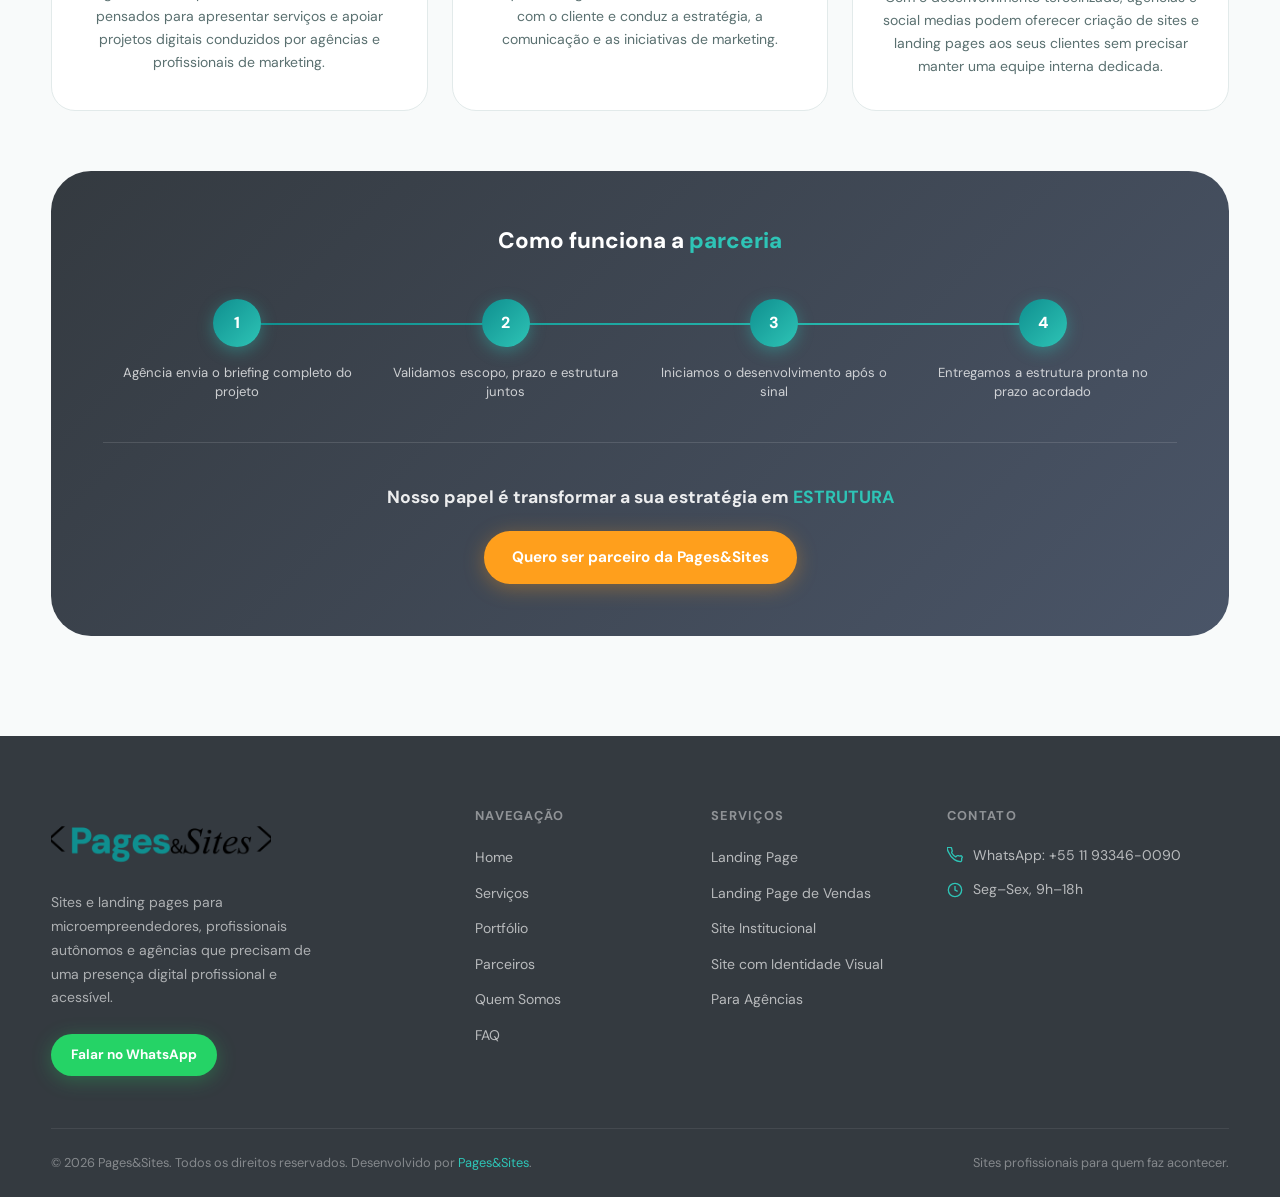
==== commit a083f960: "atualizando número de telefone" ====
--- a/index.html
+++ b/index.html
@@ -942,11 +942,7 @@
         <div class="footer-contact">
           <div class="footer-contact-item">
             <svg viewBox="0 0 24 24" fill="none" stroke="currentColor" stroke-width="2"><path d="M22 16.92v3a2 2 0 01-2.18 2 19.79 19.79 0 01-8.63-3.07A19.5 19.5 0 013.07 9.13a19.79 19.79 0 01-3.07-8.67A2 2 0 012 .5h3a2 2 0 012 1.72c.127.96.361 1.903.7 2.81a2 2 0 01-.45 2.11L6.91 8.63a16 16 0 006.29 6.29l1.42-1.42a2 2 0 012.11-.45c.907.339 1.85.573 2.81.7A2 2 0 0122 16.92z"/></svg>
-            WhatsApp: (xx) xxxxx-xxxx
-          </div>
-          <div class="footer-contact-item">
-            <svg viewBox="0 0 24 24" fill="none" stroke="currentColor" stroke-width="2"><path d="M4 4h16c1.1 0 2 .9 2 2v12c0 1.1-.9 2-2 2H4c-1.1 0-2-.9-2-2V6c0-1.1.9-2 2-2z"/><polyline points="22,6 12,13 2,6"/></svg>
-            contato@pagessites.com.br
+            WhatsApp: +55 11 93346-0090
           </div>
           <div class="footer-contact-item">
             <svg viewBox="0 0 24 24" fill="none" stroke="currentColor" stroke-width="2"><circle cx="12" cy="12" r="10"/><polyline points="12 6 12 12 16 14"/></svg>
--- a/style.css
+++ b/style.css
@@ -146,6 +146,56 @@
 .btn svg { width: 18px; height: 18px; }
 
 /* ════════════════════════════════════════
+   WHATSAPP FLUTUANTE
+════════════════════════════════════════ */
+.whatsapp-float {
+  position: fixed;
+  bottom: 28px;
+  right: 28px;
+  z-index: 1100;
+  width: 60px;
+  height: 60px;
+  background: #25D366;
+  border-radius: 50%;
+  display: flex;
+  align-items: center;
+  justify-content: center;
+  box-shadow: 0 6px 24px rgba(37,211,102,.45);
+  transition: all .3s cubic-bezier(.25,.8,.25,1);
+  animation: pulse-green 2.5s infinite;
+  text-decoration: none;
+}
+.whatsapp-float svg {
+  width: 32px;
+  height: 32px;
+  fill: var(--white);
+  display: block;
+}
+.whatsapp-float:hover {
+  background: #1ebe5a;
+  transform: translateY(-3px) scale(1.05);
+  box-shadow: 0 10px 30px rgba(37,211,102,.55);
+}
+
+@keyframes pulse-green {
+  0%, 100% { box-shadow: 0 6px 24px rgba(37,211,102,.45); }
+  50% { box-shadow: 0 6px 36px rgba(37,211,102,.7); }
+}
+
+@media (max-width: 480px) {
+  .whatsapp-float {
+    width: 52px;
+    height: 52px;
+    bottom: 16px;
+    right: 16px;
+  }
+  .whatsapp-float svg {
+    width: 28px;
+    height: 28px;
+  }
+}
+
+/* ════════════════════════════════════════
    NAVBAR
 ════════════════════════════════════════ */
 .navbar {
@@ -220,60 +270,113 @@
   display: none;
   flex-direction: column;
   gap: 5px;
-  padding: 6px;
+  padding: 8px;
+  background: transparent;
+  border: none;
+  cursor: pointer;
+  z-index: 1001;
 }
 .hamburger span {
   display: block;
-  width: 24px; height: 2px;
+  width: 26px;
+  height: 2.5px;
   background: var(--text-dark);
   border-radius: 2px;
-  transition: var(--transition);
-}
+  transition: all .25s ease;
+  transform-origin: center;
+}
+.hamburger:hover span {
+  background: var(--teal-dark);
+}
+
+/* Mobile Menu */
 .mobile-menu {
-  display: none;
   position: fixed;
-  top: 0; left: 0; right: 0; bottom: 0;
+  top: 0;
+  left: 0;
+  right: 0;
+  bottom: 0;
   background: var(--bg-white);
   z-index: 999;
-  padding: 100px 24px 40px;
+  padding: 100px 32px 40px;
+  display: flex;
   flex-direction: column;
-  gap: 24px;
-}
-.mobile-menu.open { display: flex; }
-.mobile-menu a {
-  font-family: var(--font-display);
-  font-size: 1.5rem;
-  font-weight: 700;
-  color: var(--text-dark);
-  border-bottom: 1px solid var(--gray-200);
-  padding-bottom: 20px;
+  gap: 8px;
+  overflow-y: auto;
+  opacity: 0;
+  visibility: hidden;
+  transform: translateX(100%);
+  transition: opacity .35s ease, transform .35s ease, visibility .35s ease;
+}
+.mobile-menu.open {
+  opacity: 1;
+  visibility: visible;
+  transform: translateX(0);
 }
 .mobile-menu-close {
   position: absolute;
-  top: 20px; right: 24px;
-  font-size: 2rem;
+  top: 20px;
+  right: 28px;
+  font-size: 2.4rem;
   color: var(--text-dark);
-}
-
-/* Floating WhatsApp */
-.whatsapp-float {
-  position: fixed;
-  bottom: 28px; right: 28px;
-  z-index: 990;
-  width: 56px; height: 56px;
-  background: #25D366;
-  border-radius: 50%;
-  display: flex; align-items: center; justify-content: center;
-  box-shadow: 0 6px 24px rgba(37,211,102,.45);
-  transition: var(--transition);
-  animation: pulse-green 2.5s infinite;
-}
-.whatsapp-float:hover { transform: scale(1.12); }
-.whatsapp-float svg { width: 28px; height: 28px; fill: white; }
-
-@keyframes pulse-green {
-  0%, 100% { box-shadow: 0 6px 24px rgba(37,211,102,.45); }
-  50% { box-shadow: 0 6px 36px rgba(37,211,102,.7); }
+  background: none;
+  border: none;
+  cursor: pointer;
+  font-weight: 300;
+  line-height: 1;
+  z-index: 1001;
+  transition: color .25s ease, transform .25s ease;
+  padding: 8px 12px;
+  display: flex;
+  align-items: center;
+  justify-content: center;
+}
+.mobile-menu-close:hover {
+  color: var(--teal-dark);
+  transform: rotate(90deg);
+}
+.mobile-link {
+  font-family: var(--font-display);
+  font-size: 1.3rem;
+  font-weight: 600;
+  color: var(--text-dark);
+  padding: 16px 0;
+  border-bottom: 1px solid var(--gray-200);
+  transition: color var(--transition), transform .25s ease, opacity .35s ease;
+  display: block;
+  transform: translateX(-10px);
+  opacity: 0;
+}
+.mobile-menu.open .mobile-link {
+  transform: translateX(0);
+  opacity: 1;
+}
+.mobile-menu.open .mobile-link:nth-child(1) { transition-delay: 0.05s; }
+.mobile-menu.open .mobile-link:nth-child(2) { transition-delay: 0.10s; }
+.mobile-menu.open .mobile-link:nth-child(3) { transition-delay: 0.15s; }
+.mobile-menu.open .mobile-link:nth-child(4) { transition-delay: 0.20s; }
+.mobile-menu.open .mobile-link:nth-child(5) { transition-delay: 0.25s; }
+.mobile-menu.open .mobile-link:nth-child(6) { transition-delay: 0.30s; }
+.mobile-menu.open .mobile-link:nth-child(7) { transition-delay: 0.35s; }
+.mobile-menu.open .mobile-link:nth-child(8) { transition-delay: 0.40s; }
+
+.mobile-link:hover {
+  color: var(--teal-dark);
+}
+.mobile-menu .btn-whatsapp {
+  margin-top: 20px;
+  text-align: center;
+  justify-content: center;
+  font-size: 1rem;
+  padding: 14px 28px;
+  opacity: 0;
+  transform: translateX(-10px);
+  transition: opacity .35s ease, transform .35s ease, background .3s ease;
+}
+.mobile-menu.open .btn-whatsapp {
+  opacity: 1;
+  transform: translateX(0);
+  transition-delay: 0.45s;
 }
 
 /* ════════════════════════════════════════
@@ -1055,111 +1158,6 @@
 }
 
 /* ════════════════════════════════════════
-   TESTIMONIALS
-════════════════════════════════════════ */
-.testimonials {
-  padding: 100px 0;
-  background: var(--white);
-}
-.testimonials-header { text-align: center; margin-bottom: 60px; }
-.testimonials-header .section-subtitle { margin: 0 auto; }
-
-.testimonials-track-wrapper {
-  overflow: hidden;
-  -webkit-mask: linear-gradient(90deg, transparent, black 8%, black 92%, transparent);
-  mask: linear-gradient(90deg, transparent, black 8%, black 92%, transparent);
-}
-.testimonials-track {
-  display: flex;
-  gap: 24px;
-  width: max-content;
-  animation: slide-testimonials 45s linear infinite;
-}
-.testimonials-track-wrapper:hover .testimonials-track {
-  animation-play-state: paused;
-}
-@keyframes slide-testimonials {
-  from { transform: translateX(0); }
-  to   { transform: translateX(-50%); }
-}
-.testimonial-card {
-  width: clamp(280px, 30vw, 420px);
-  background: var(--bg-white);
-  border: 1px solid var(--gray-200);
-  border-radius: var(--radius-lg);
-  padding: 32px;
-  position: relative;
-  flex-shrink: 0;
-}
-.testimonial-card::before {
-  content: '"';
-  position: absolute;
-  top: 20px; right: 28px;
-  font-family: var(--font-display);
-  font-size: 5rem;
-  font-weight: 800;
-  color: rgba(15,143,143,.1);
-  line-height: 1;
-}
-.testimonial-stars { color: var(--orange); font-size: 1rem; margin-bottom: 14px; letter-spacing: 2px; }
-.testimonial-text {
-  font-size: .9rem;
-  line-height: 1.75;
-  color: var(--gray-600);
-  margin-bottom: 20px;
-  font-style: italic;
-}
-.testimonial-author { display: flex; align-items: center; gap: 12px; }
-.testimonial-avatar {
-  width: 44px; height: 44px;
-  border-radius: 50%;
-  background: linear-gradient(135deg, var(--teal-dark), var(--teal-light));
-  display: flex; align-items: center; justify-content: center;
-  font-family: var(--font-display);
-  font-weight: 700;
-  font-size: 1rem;
-  color: white;
-}
-.testimonial-author-name {
-  font-family: var(--font-display);
-  font-weight: 700;
-  font-size: .9rem;
-}
-.testimonial-author-role { font-size: .8rem; color: var(--gray-400); }
-
-.testimonials-nav {
-  display: flex;
-  align-items: center;
-  justify-content: center;
-  gap: 16px;
-  margin-top: 36px;
-}
-.nav-btn {
-  width: 44px; height: 44px;
-  border-radius: 50%;
-  border: 2px solid var(--gray-200);
-  display: flex; align-items: center; justify-content: center;
-  font-size: 1.1rem;
-  color: var(--text-dark);
-  cursor: pointer;
-  transition: var(--transition);
-}
-.nav-btn:hover {
-  border-color: var(--teal-dark);
-  background: var(--teal-dark);
-  color: white;
-}
-.nav-dots { display: flex; gap: 8px; }
-.nav-dot {
-  width: 8px; height: 8px;
-  border-radius: 50%;
-  background: var(--gray-200);
-  cursor: pointer;
-  transition: var(--transition);
-}
-.nav-dot.active { background: var(--teal-dark); width: 24px; border-radius: 4px; }
-
-/* ════════════════════════════════════════
    ABOUT — Quem Somos
 ════════════════════════════════════════ */
 .about {
@@ -1601,37 +1599,33 @@
 /* ════════════════════════════════════════
    RESPONSIVE
 ════════════════════════════════════════ */
-@media (min-width: 1440px) {
-  .hero-grid { gap: 100px; grid-template-columns: 1fr 1.1fr; }
-  .diff-grid { gap: 100px; }
-  .about-grid { gap: 100px; }
-  .cta-grid { gap: 80px; }
-  .services-grid { gap: 32px; }
-}
-
-@media (max-width: 1024px) {
-  .hero-grid { grid-template-columns: 1fr; gap: 0; }
-  .hero-visual { display: none; }
-  .hero { padding: 110px 0 60px; min-height: auto; }
-  .diff-grid { grid-template-columns: 1fr; }
-  .about-grid { grid-template-columns: 1fr; }
-  .about-content { order: 1; }
-  .about-visual { order: 2; max-width: 440px; }
-  .cta-grid { grid-template-columns: 1fr; }
-  .cta-form { max-width: 520px; }
-  .agencies-cards { grid-template-columns: 1fr 1fr; }
-  .services-grid { grid-template-columns: 1fr 1fr; }
-  .footer-grid { grid-template-columns: 1fr 1fr; gap: 36px; }
-  .sectors-grid { grid-template-columns: repeat(2, 1fr); }
-  .partners-cards-grid { grid-template-columns: 1fr; max-width: 420px; margin-left: auto; margin-right: auto; }
-  .faq-layout { grid-template-columns: 1fr; gap: 40px; }
-  .faq-sidebar { position: static; }
-}
-
+
+/* Desktop padrão - tudo visível */
+@media (min-width: 769px) {
+  .hamburger {
+    display: none !important;
+  }
+  .mobile-menu {
+    display: none !important;
+  }
+}
+
+/* Mobile e tablet - esconde itens do desktop e mostra hambúrguer */
 @media (max-width: 768px) {
-  .nav-links { display: none; }
-  .nav-cta .btn-secondary { display: none; }
-  .hamburger { display: flex; }
+  /* Esconde os links de navegação */
+  .nav-links {
+    display: none !important;
+  }
+  
+  /* Esconde os botões do desktop (Para Agências, Faça um Orçamento, WhatsApp) */
+  .nav-cta {
+    display: none !important;
+  }
+  
+  /* Mostra o hambúrguer */
+  .hamburger {
+    display: flex !important;
+  }
 
   .timeline { grid-template-columns: repeat(3, 1fr); gap: 32px 0; }
   .timeline::before { display: none; }
@@ -1644,7 +1638,6 @@
   .flow-steps { grid-template-columns: 1fr 1fr; gap: 28px; }
   .flow-steps::before { display: none; }
 
-  .testimonial-card { width: clamp(260px, 80vw, 340px); }
   .sectors-grid { grid-template-columns: 1fr 1fr; }
   .partners-cards-grid { grid-template-columns: 1fr; max-width: 420px; margin-left: auto; margin-right: auto; }
   .footer-grid { grid-template-columns: 1fr; }
@@ -1657,7 +1650,6 @@
 
   .hero-card-1, .hero-card-2 { display: none; }
 
-  /* ── Hero: cabe na tela sem scroll ── */
   .hero { padding: 90px 0 28px; }
   .hero-badge { margin-bottom: 16px; font-size: .8rem; }
   .hero-title { font-size: clamp(1.7rem, 5.5vw, 2.4rem); margin-bottom: 14px; line-height: 1.12; }
@@ -1665,6 +1657,8 @@
   .hero-actions { gap: 10px; }
   .hero-stats { margin-top: 22px; padding-top: 18px; }
   .stat-number { font-size: 1.6rem; }
+  
+  .portfolio-grid { grid-template-columns: 1fr; max-width: 480px; margin-left: auto; margin-right: auto; }
 }
 
 @media (max-width: 480px) {
@@ -1682,6 +1676,14 @@
   .cta-form { padding: 28px 20px; }
   .btn { padding: 12px 20px; font-size: .875rem; }
   .timeline { grid-template-columns: 1fr 1fr; gap: 24px 0; }
+  
+  .mobile-menu {
+    padding: 80px 24px 30px;
+  }
+  .mobile-link {
+    font-size: 1.1rem;
+    padding: 14px 0;
+  }
 }
 
 @media (max-width: 360px) {
@@ -1727,7 +1729,7 @@
 .fade-up {
   opacity: 0;
   transform: translateY(30px);
-  transition: opacity .7s ease, transform .7s ease;
+  transition: opacity .7s ease, transform .7s ease; 
 }
 .fade-up.visible {
   opacity: 1;
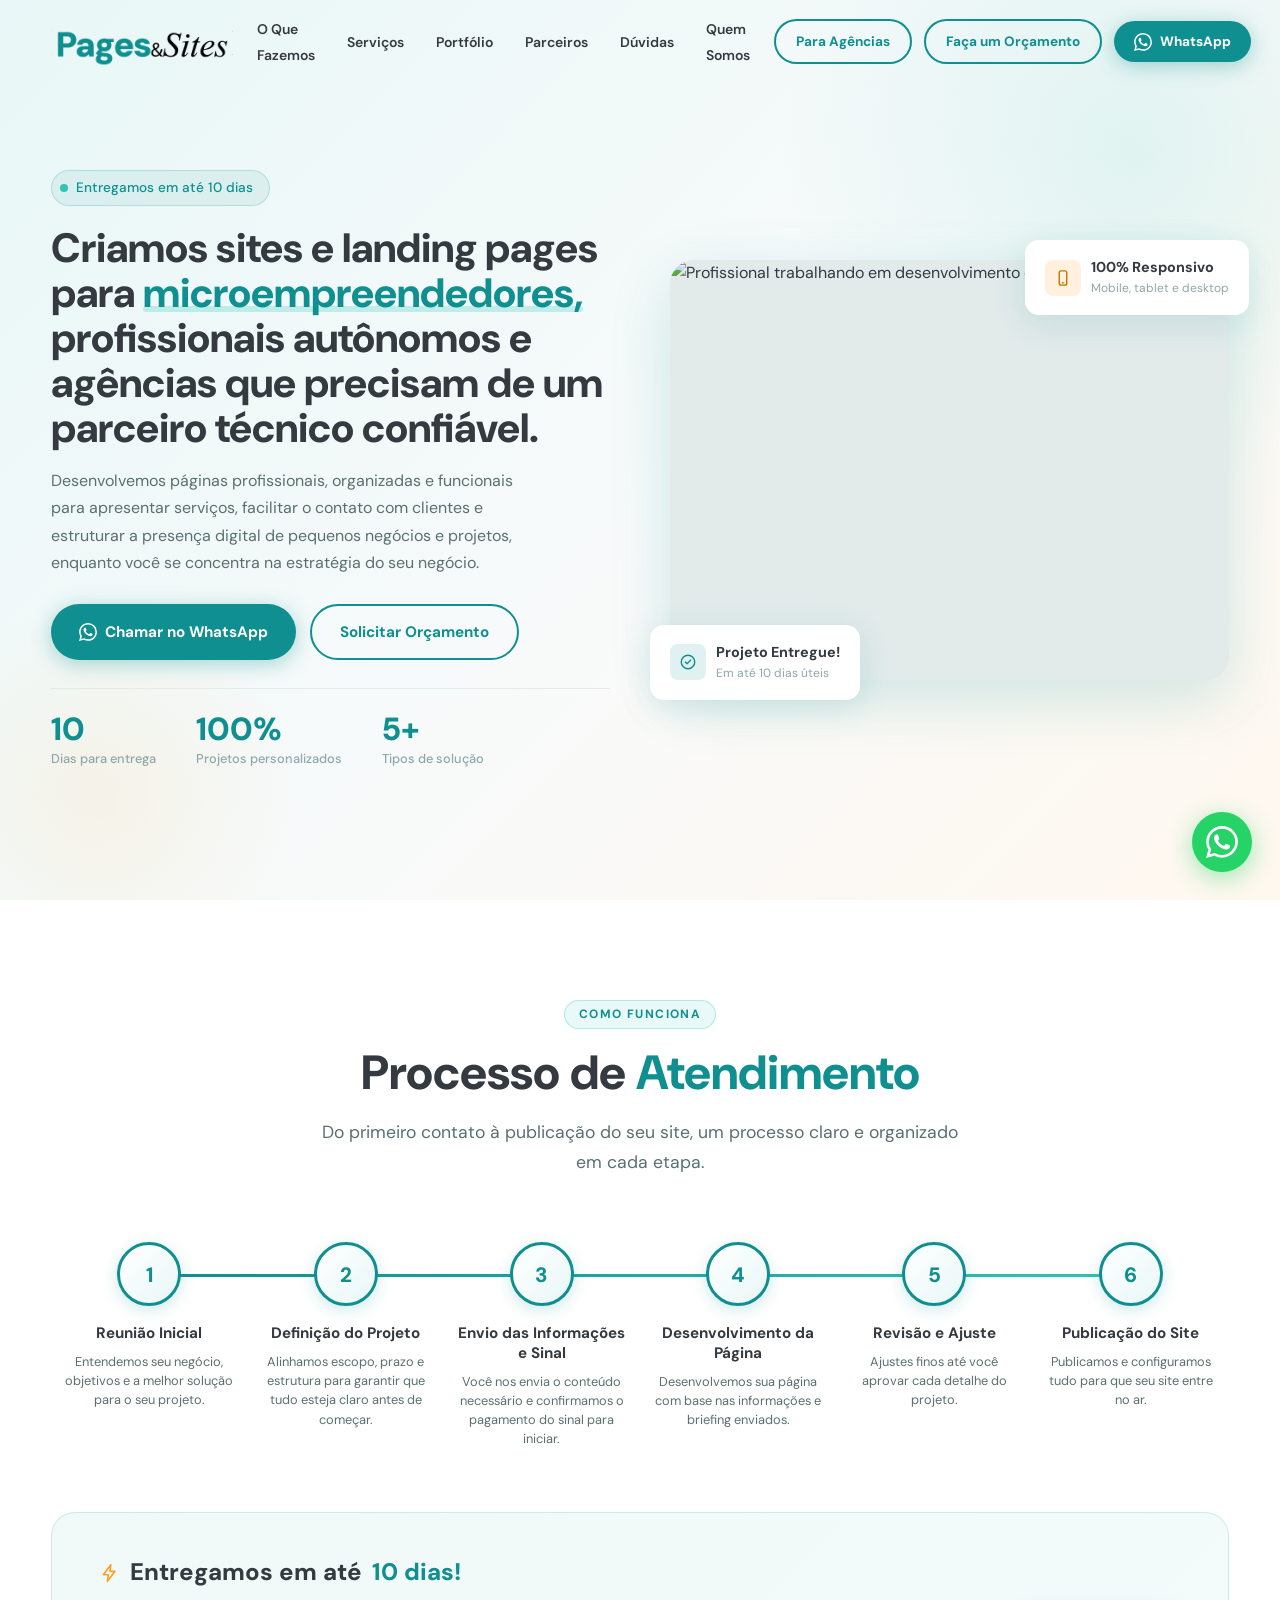
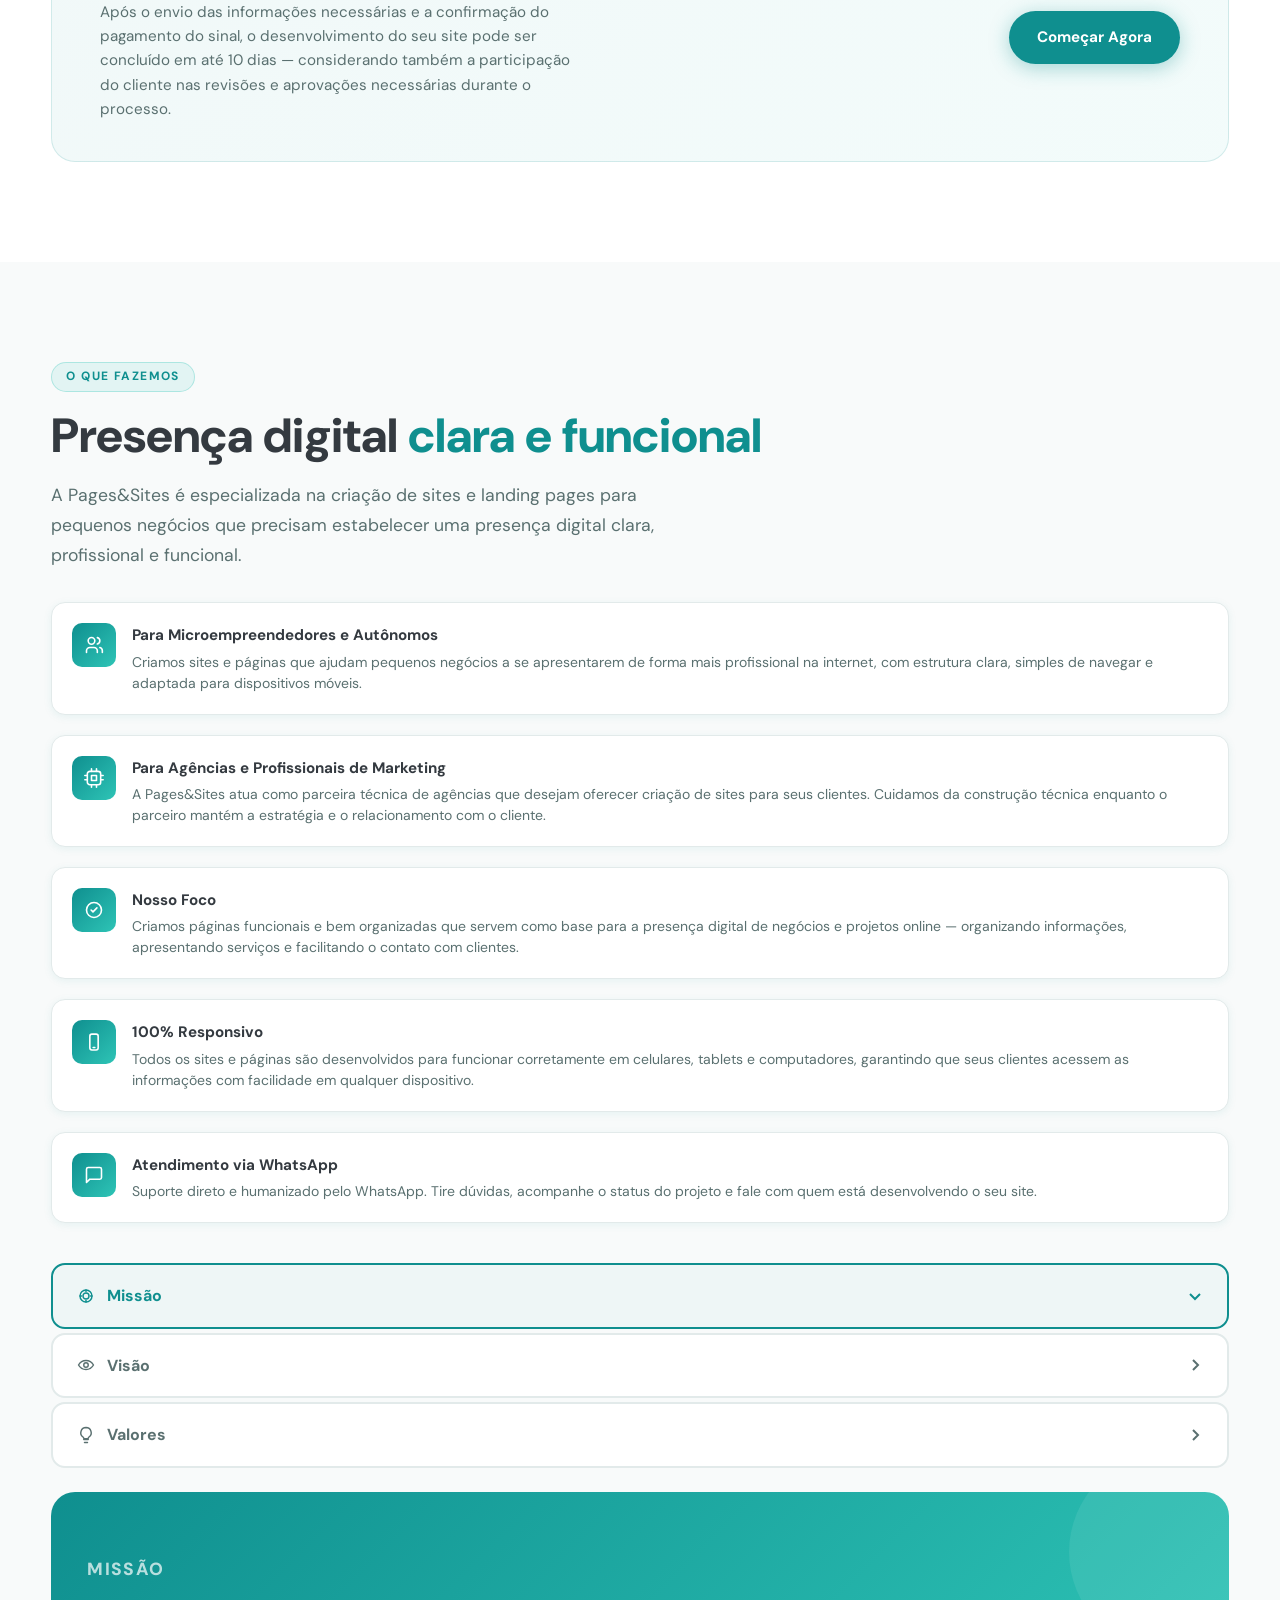
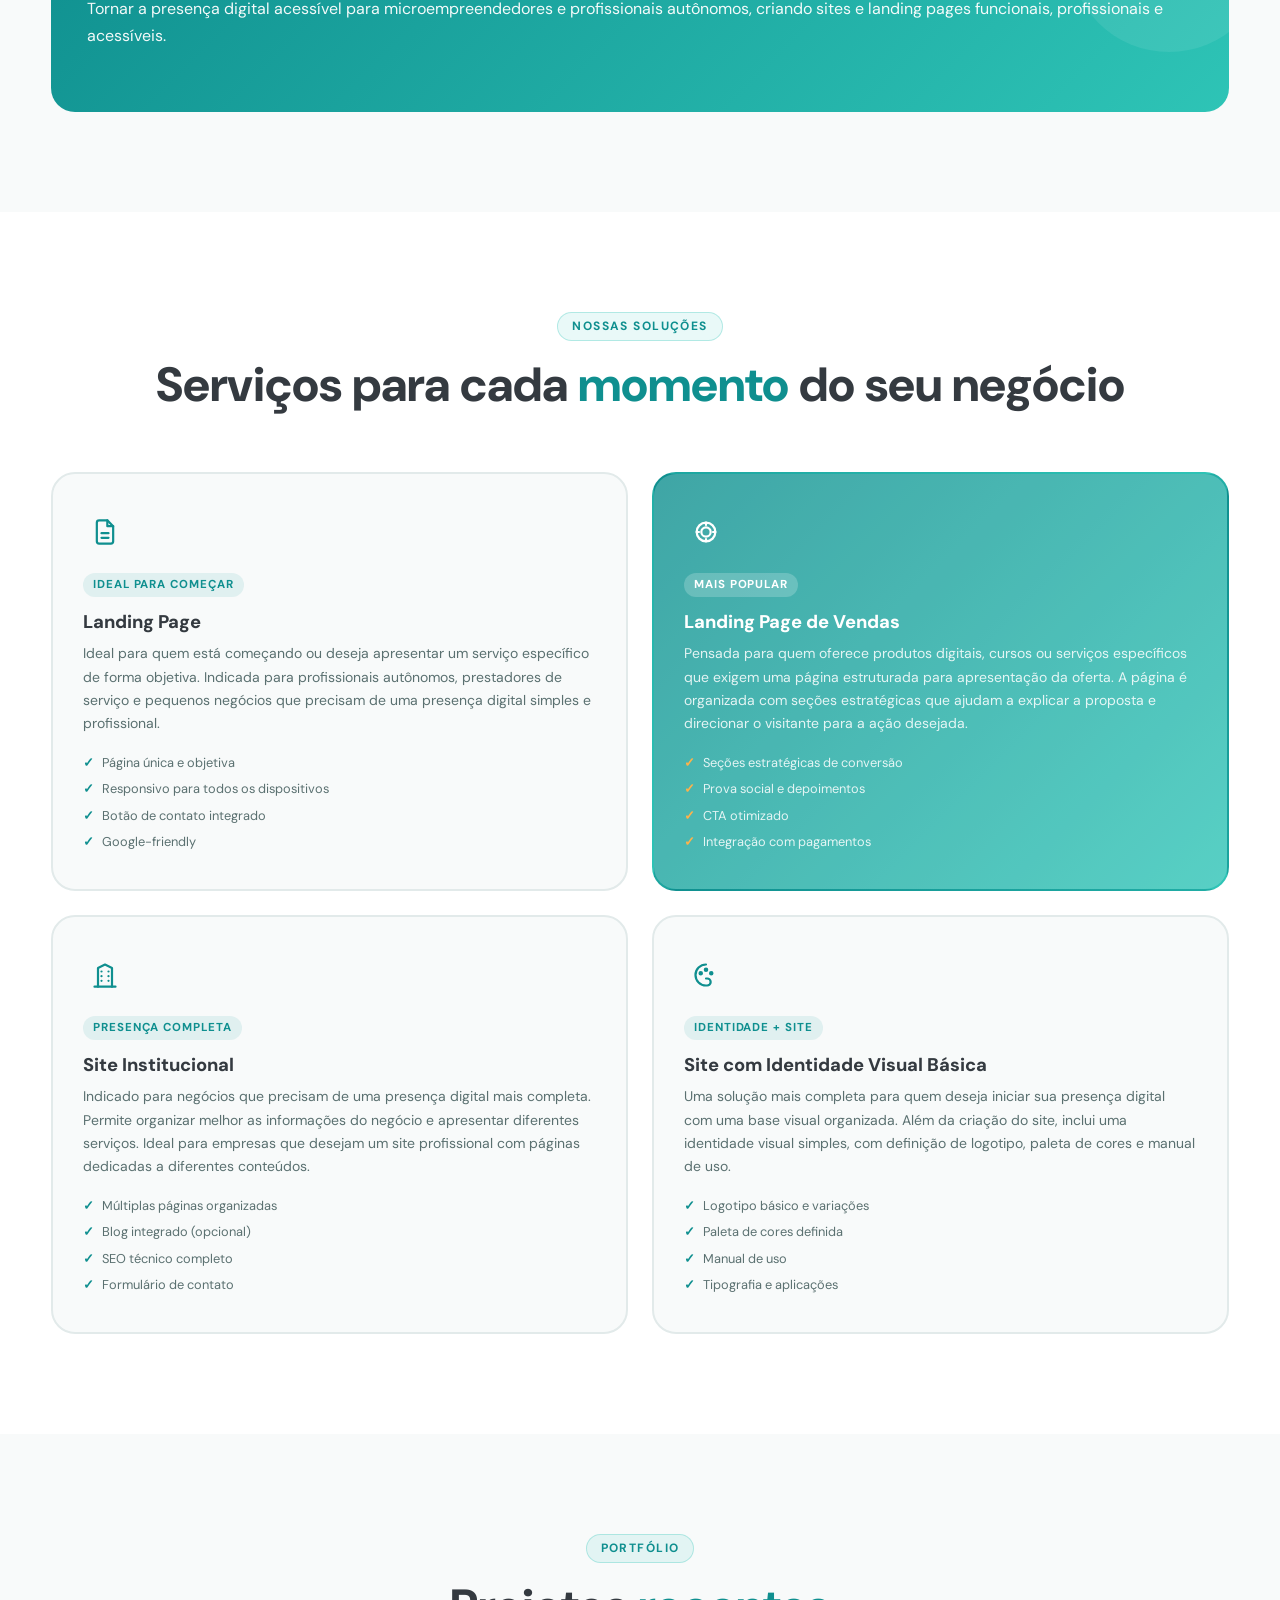
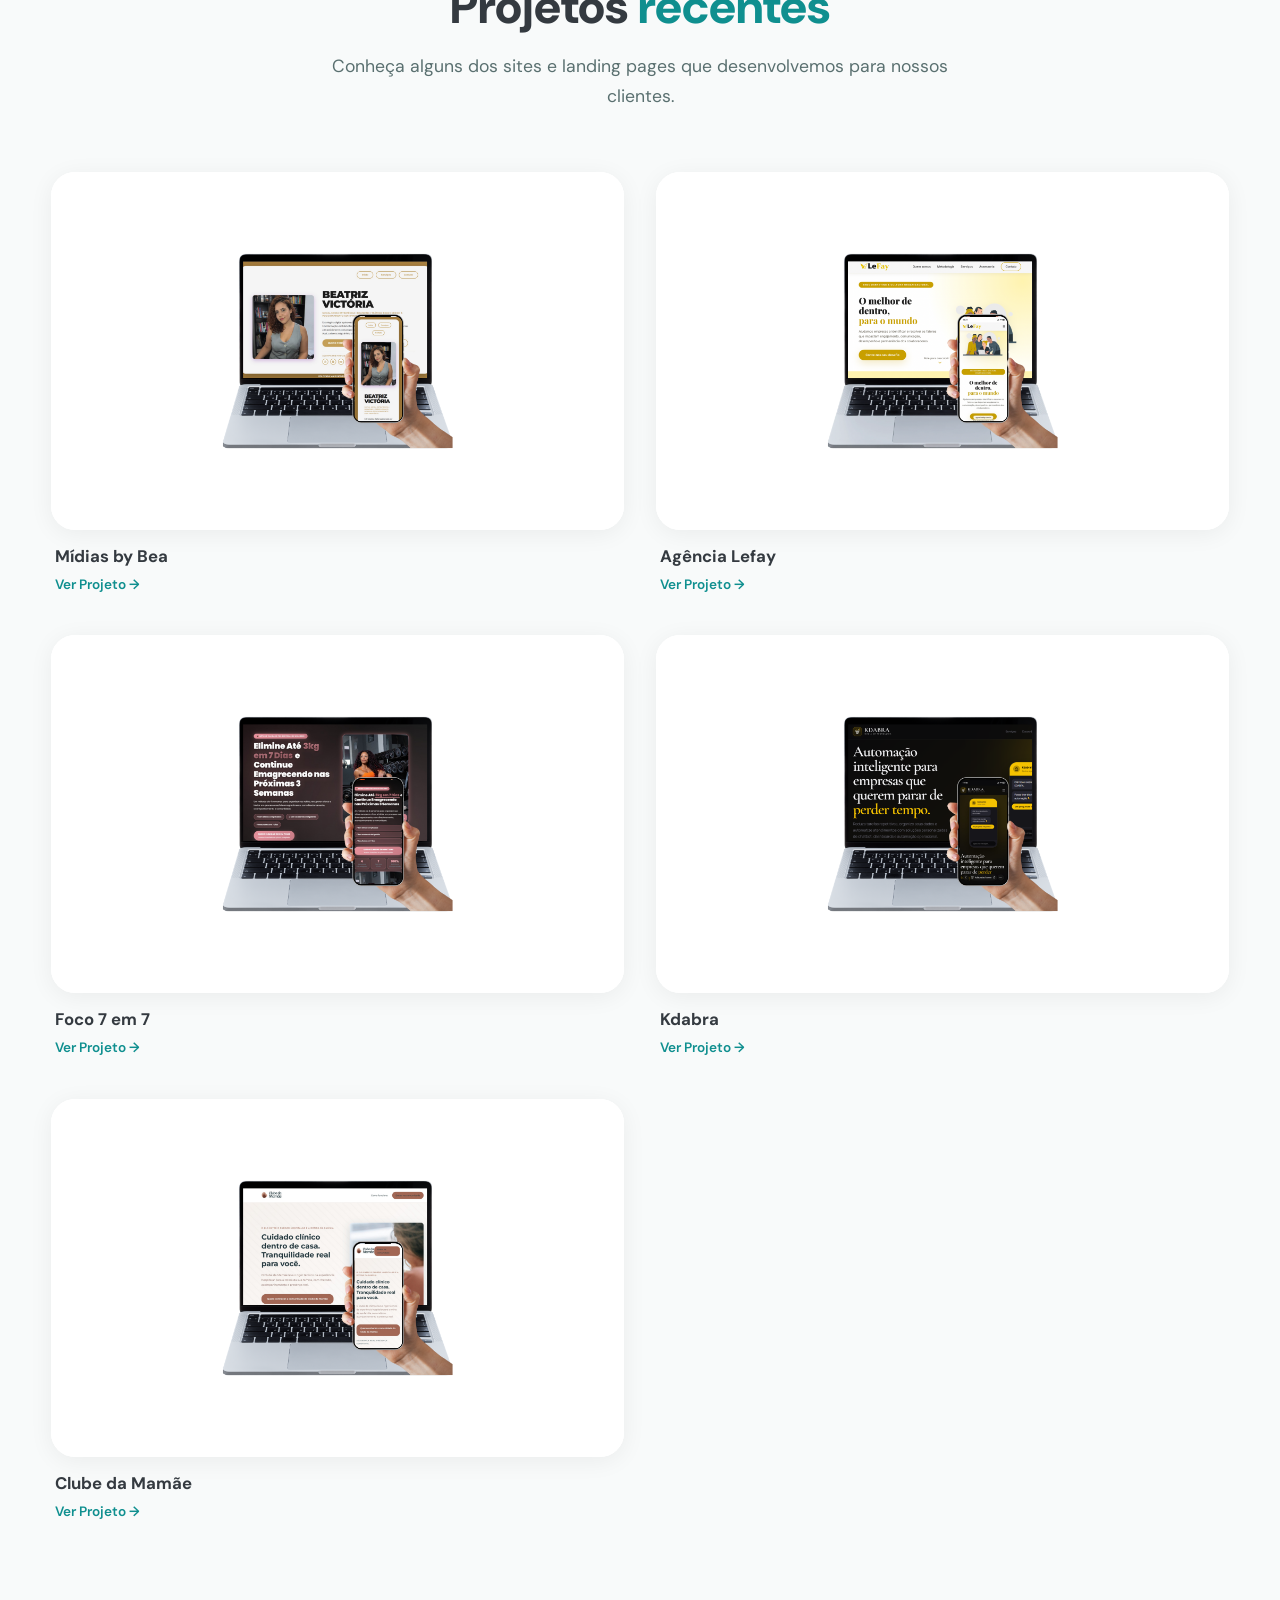
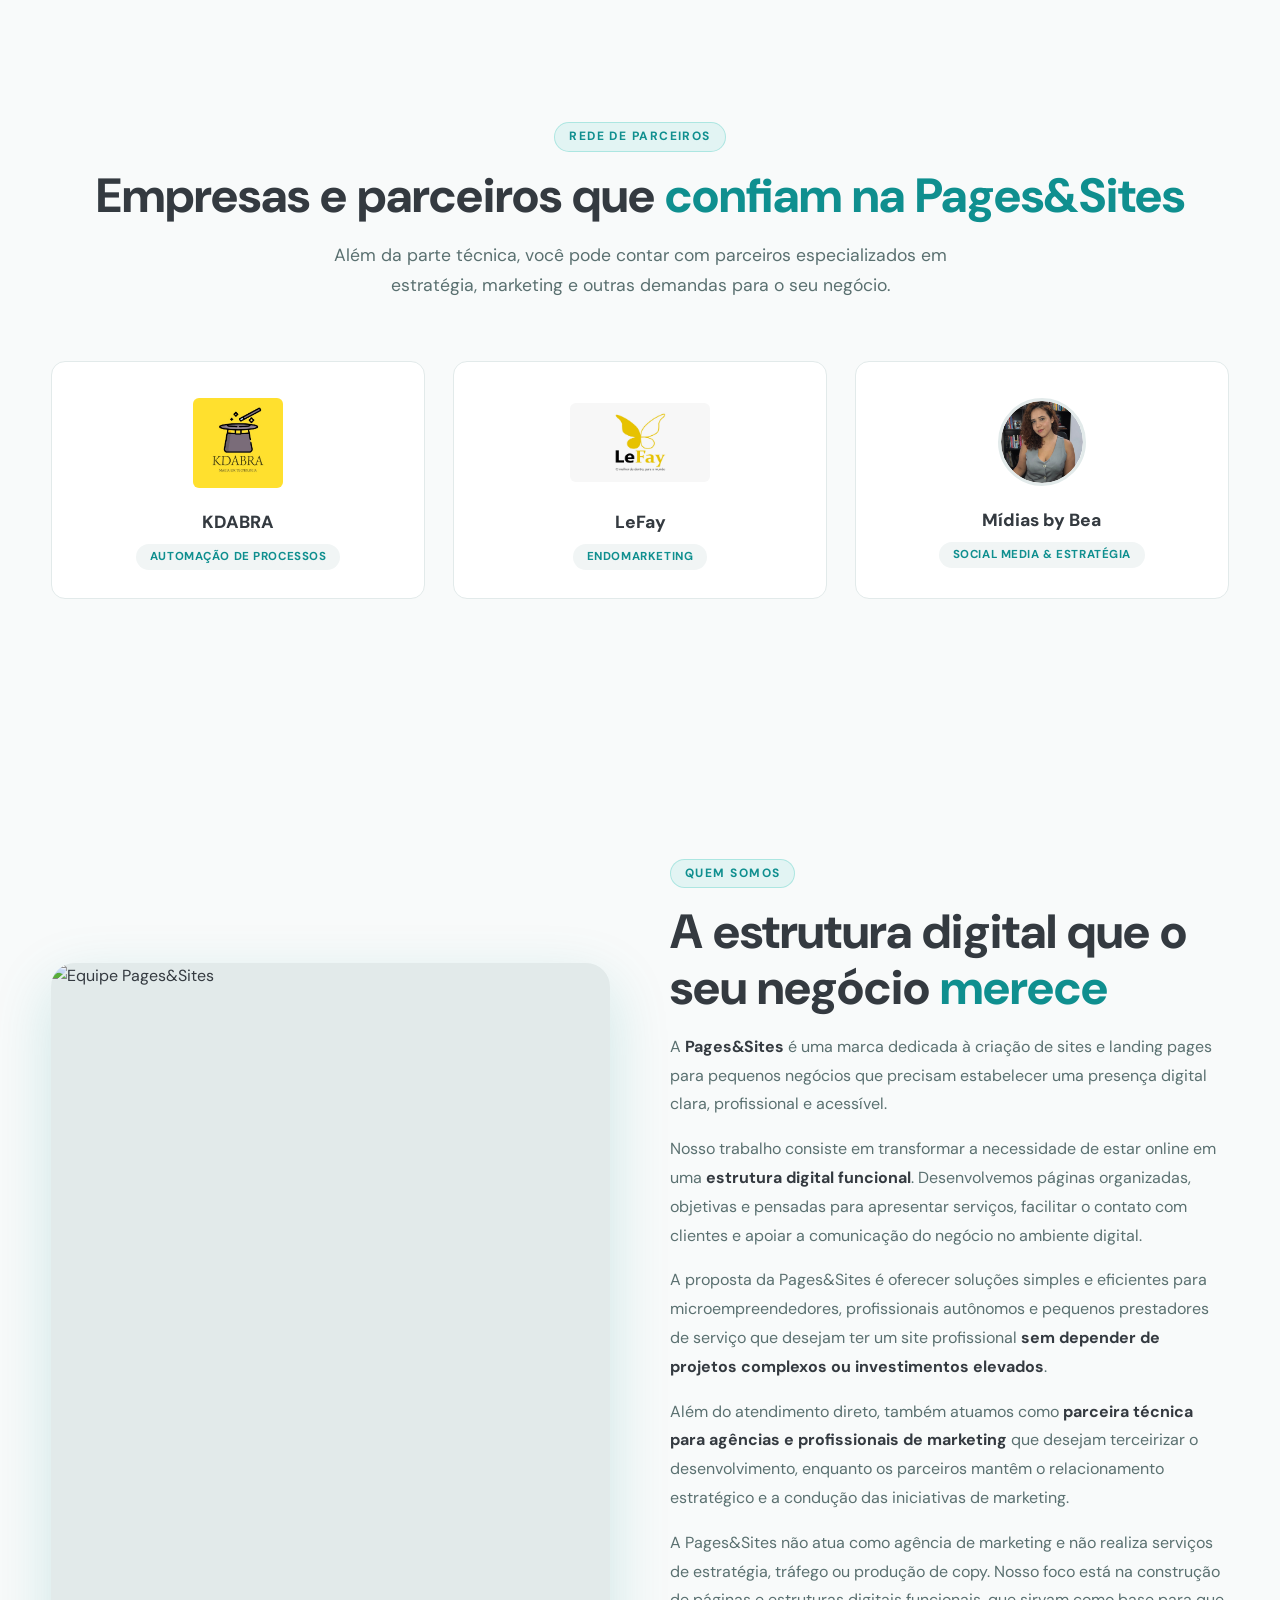
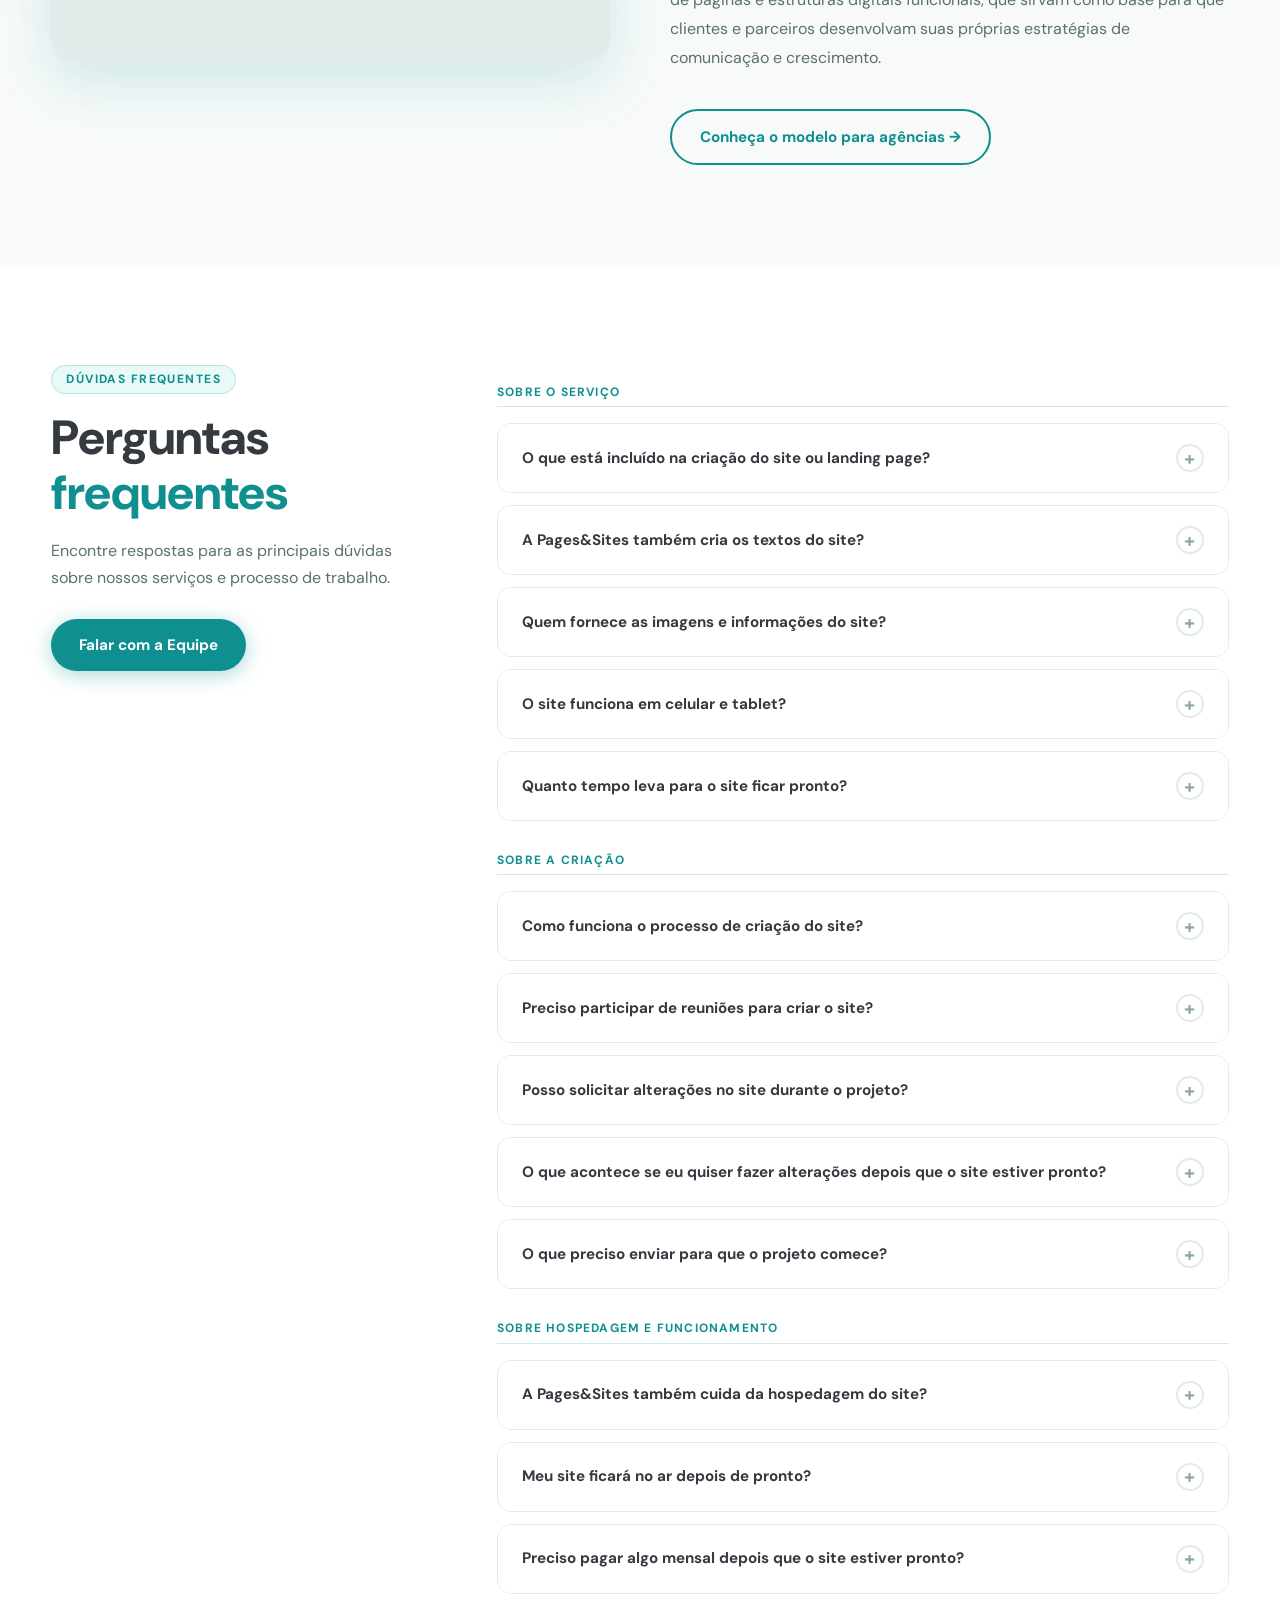
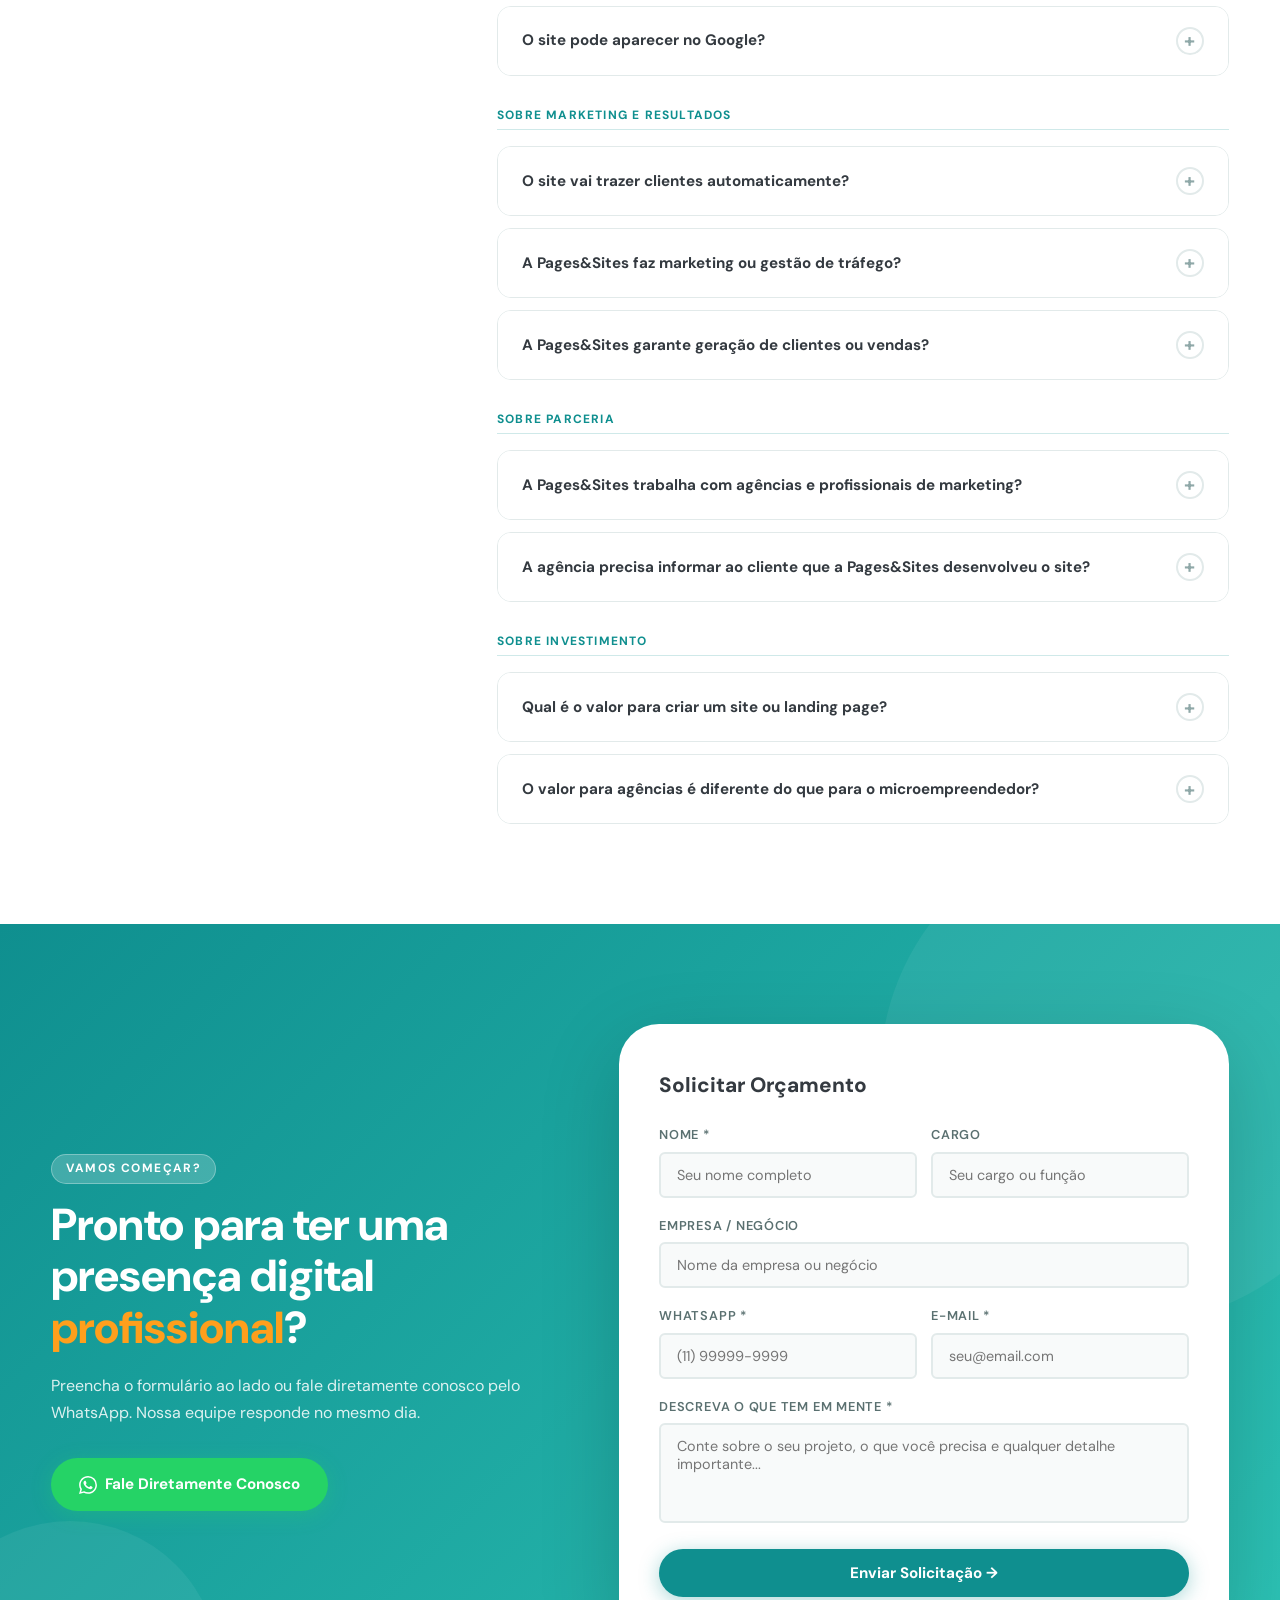
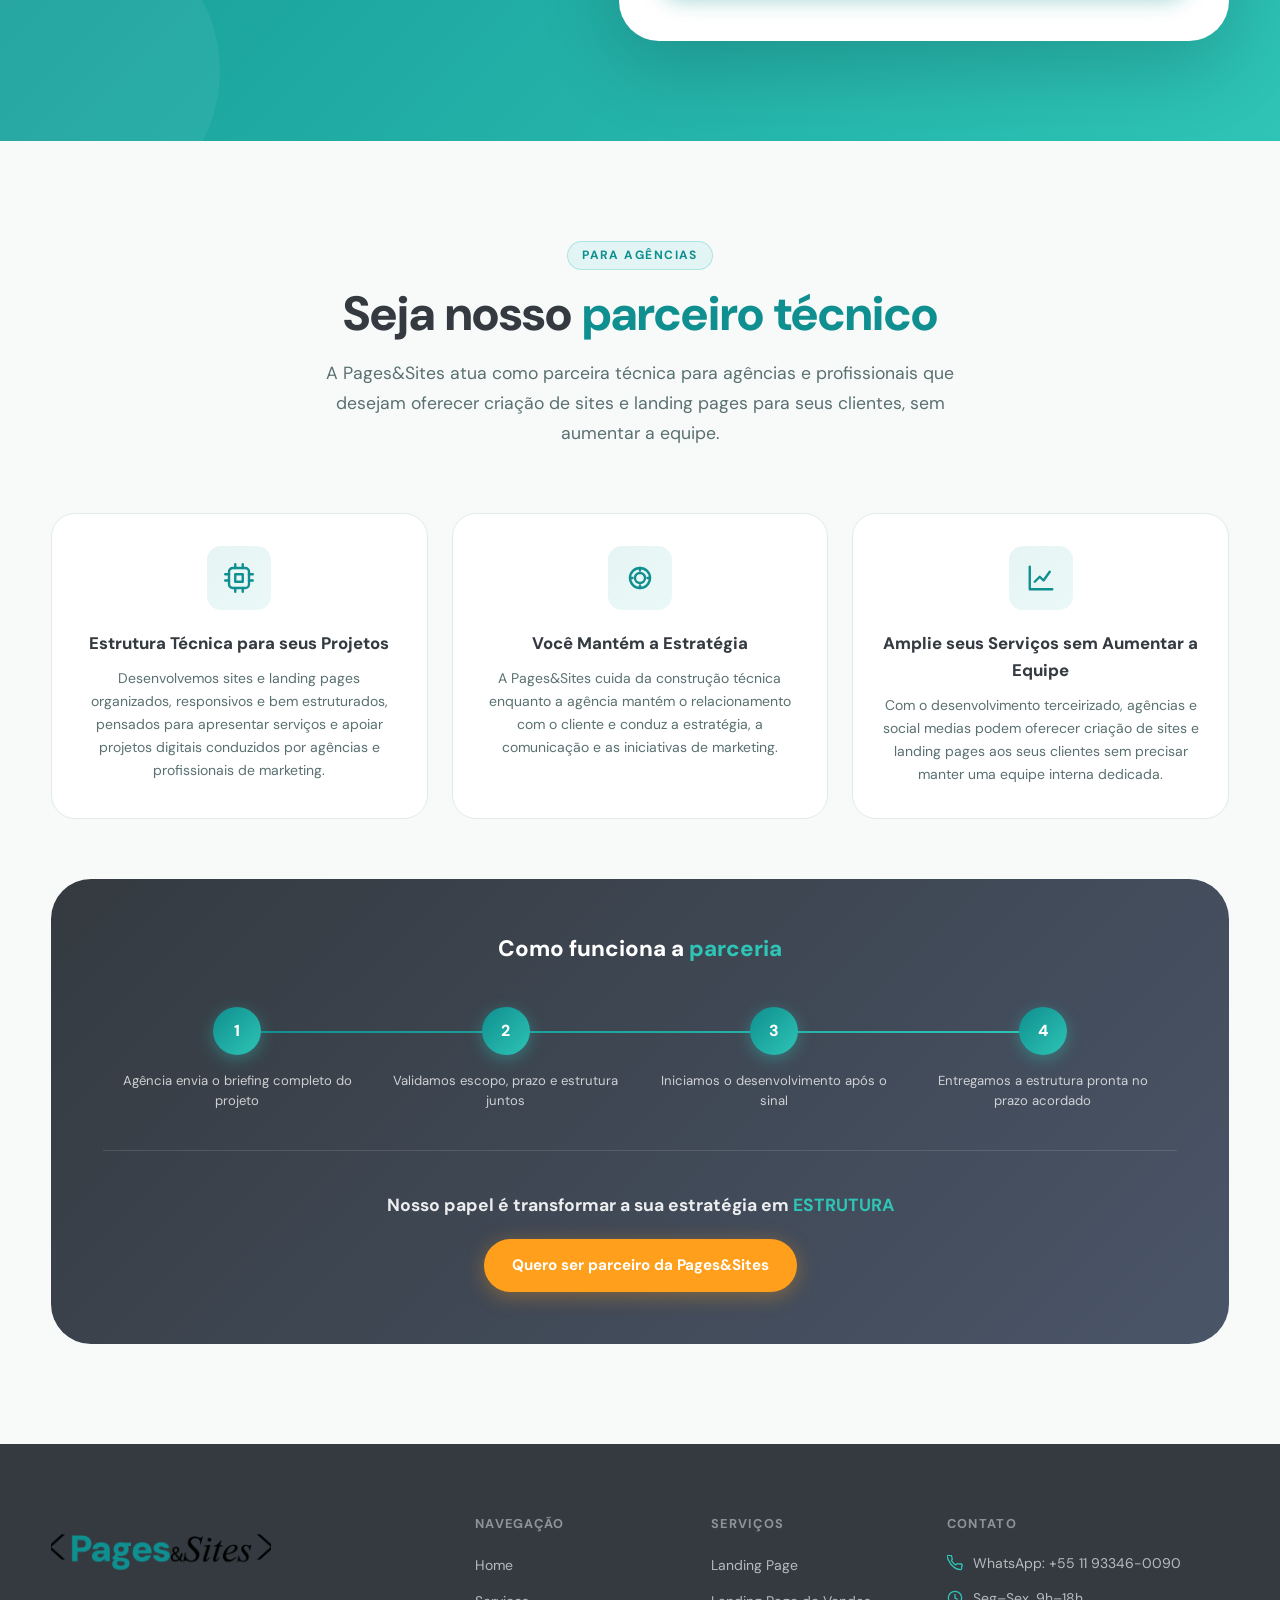
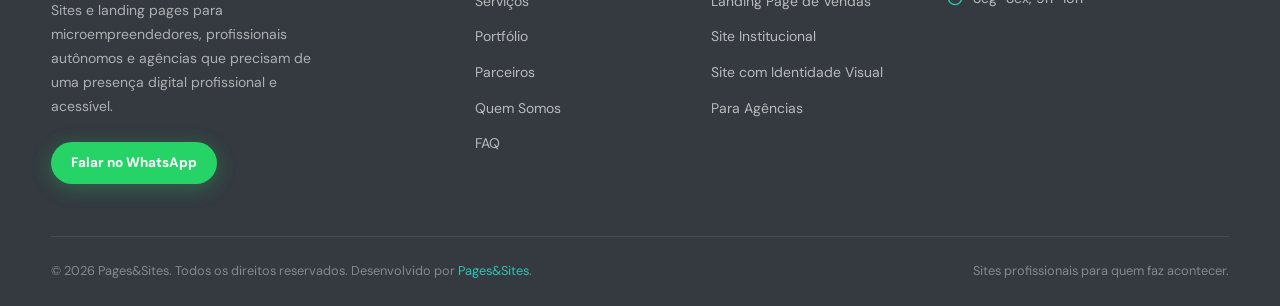
==== commit 03e06d45: "arrumando seção de missão visão e valores" ====
--- a/index.html
+++ b/index.html
@@ -407,6 +407,17 @@
         </div>
       </a>
 
+
+      <a href="https://www.agencialefay.com.br/" target="_blank" rel="noopener noreferrer" class="portfolio-item fade-up">
+        <div class="portfolio-image-wrapper">
+          <img src="lefay-desk.png" alt="Agência Lefay" class="portfolio-image" />
+        </div>
+        <div class="portfolio-info">
+          <h3 class="portfolio-title">Agência Lefay</h3>
+          <span class="portfolio-btn">Ver Projeto →</span>
+        </div>
+      </a>
+
       <!-- Projeto 2: Foco 7 em 7 -->
       <a href="https://www.foco7em7.com.br/" target="_blank" rel="noopener noreferrer" class="portfolio-item fade-up">
         <div class="portfolio-image-wrapper">
--- a/style.css
+++ b/style.css
@@ -297,7 +297,7 @@
   right: 0;
   bottom: 0;
   background: var(--bg-white);
-  z-index: 999;
+  z-index: 1050;
   padding: 100px 32px 40px;
   display: flex;
   flex-direction: column;
@@ -308,6 +308,14 @@
   transform: translateX(100%);
   transition: opacity .35s ease, transform .35s ease, visibility .35s ease;
 }
+
+
+.mobile-menu.open ~ * .hamburger,
+body:has(.mobile-menu.open) .hamburger {
+  visibility: hidden;
+}
+
+
 .mobile-menu.open {
   opacity: 1;
   visibility: visible;
@@ -1004,6 +1012,12 @@
   .portfolio-title {
     font-size: 1rem;
   }
+}
+
+
+.diff-grid {
+  grid-template-columns: 1fr;
+  gap: 40px;
 }
 
 @media (max-width: 480px) {
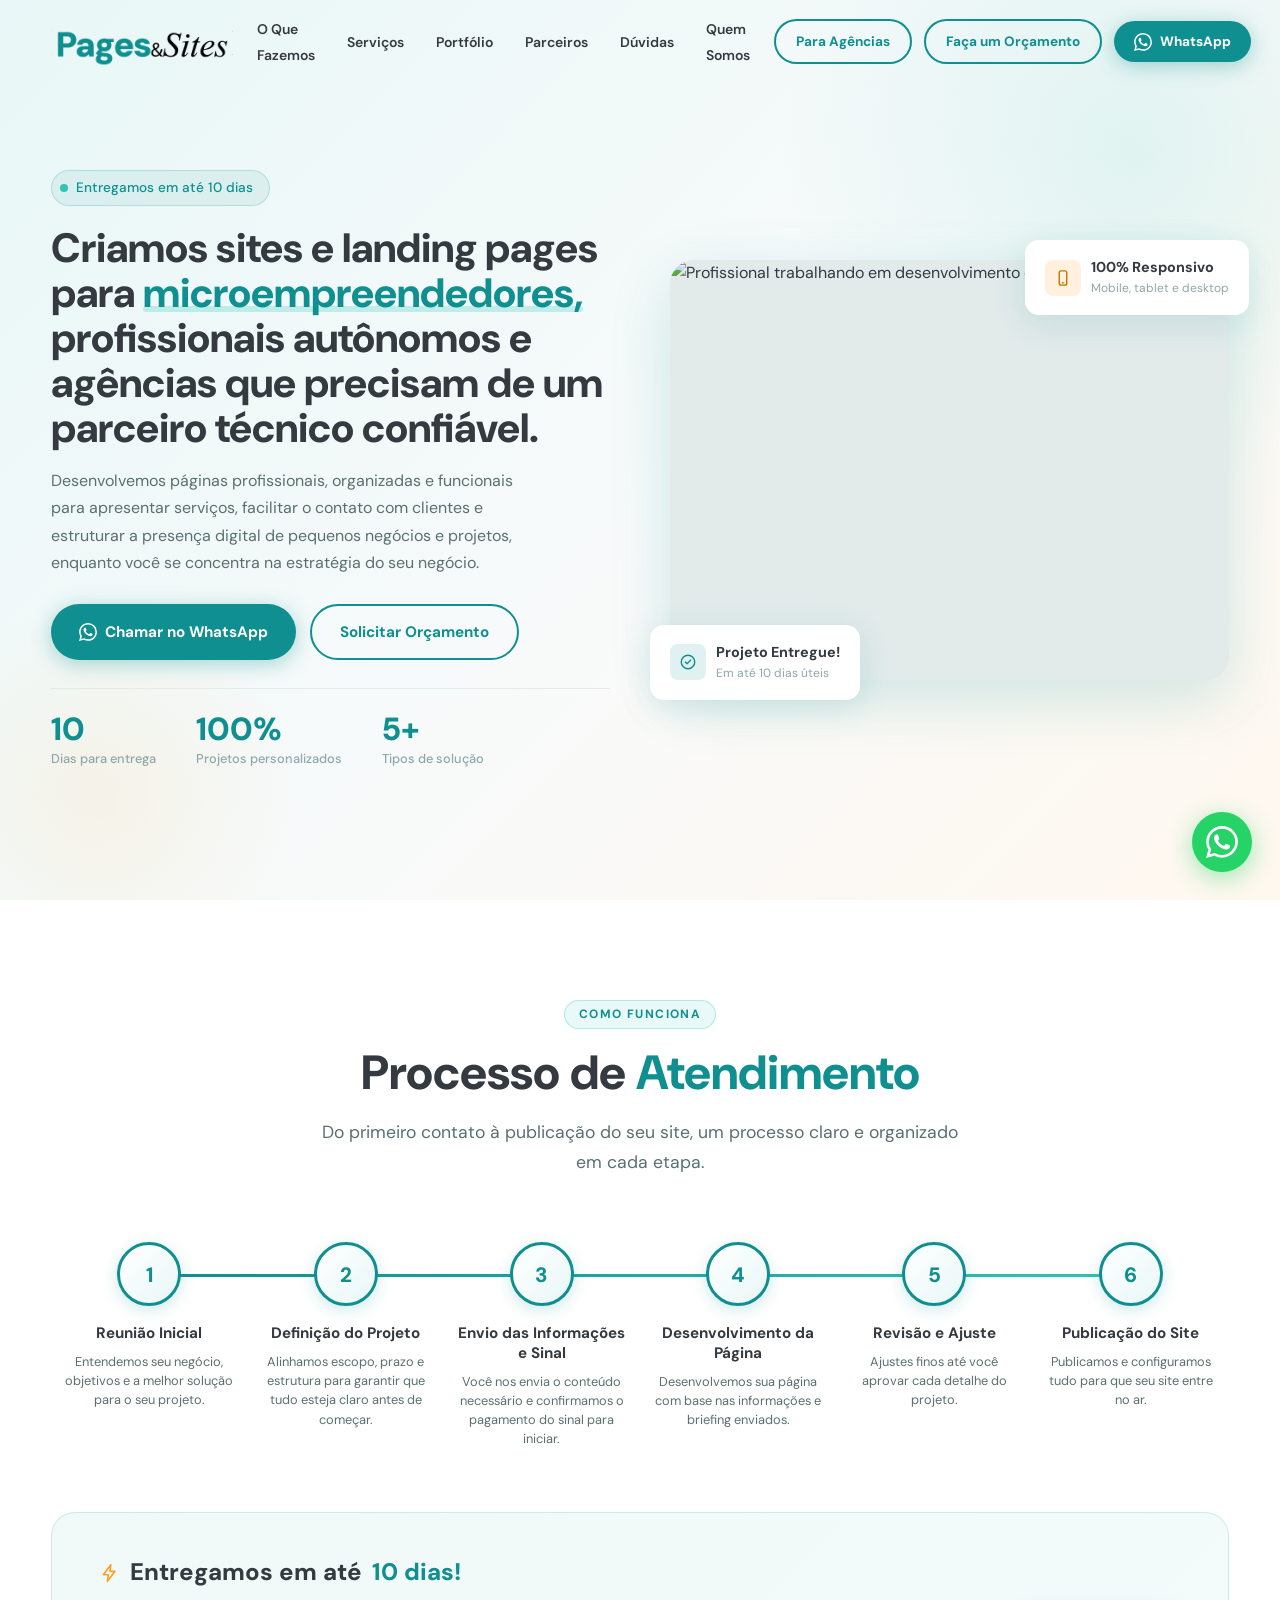
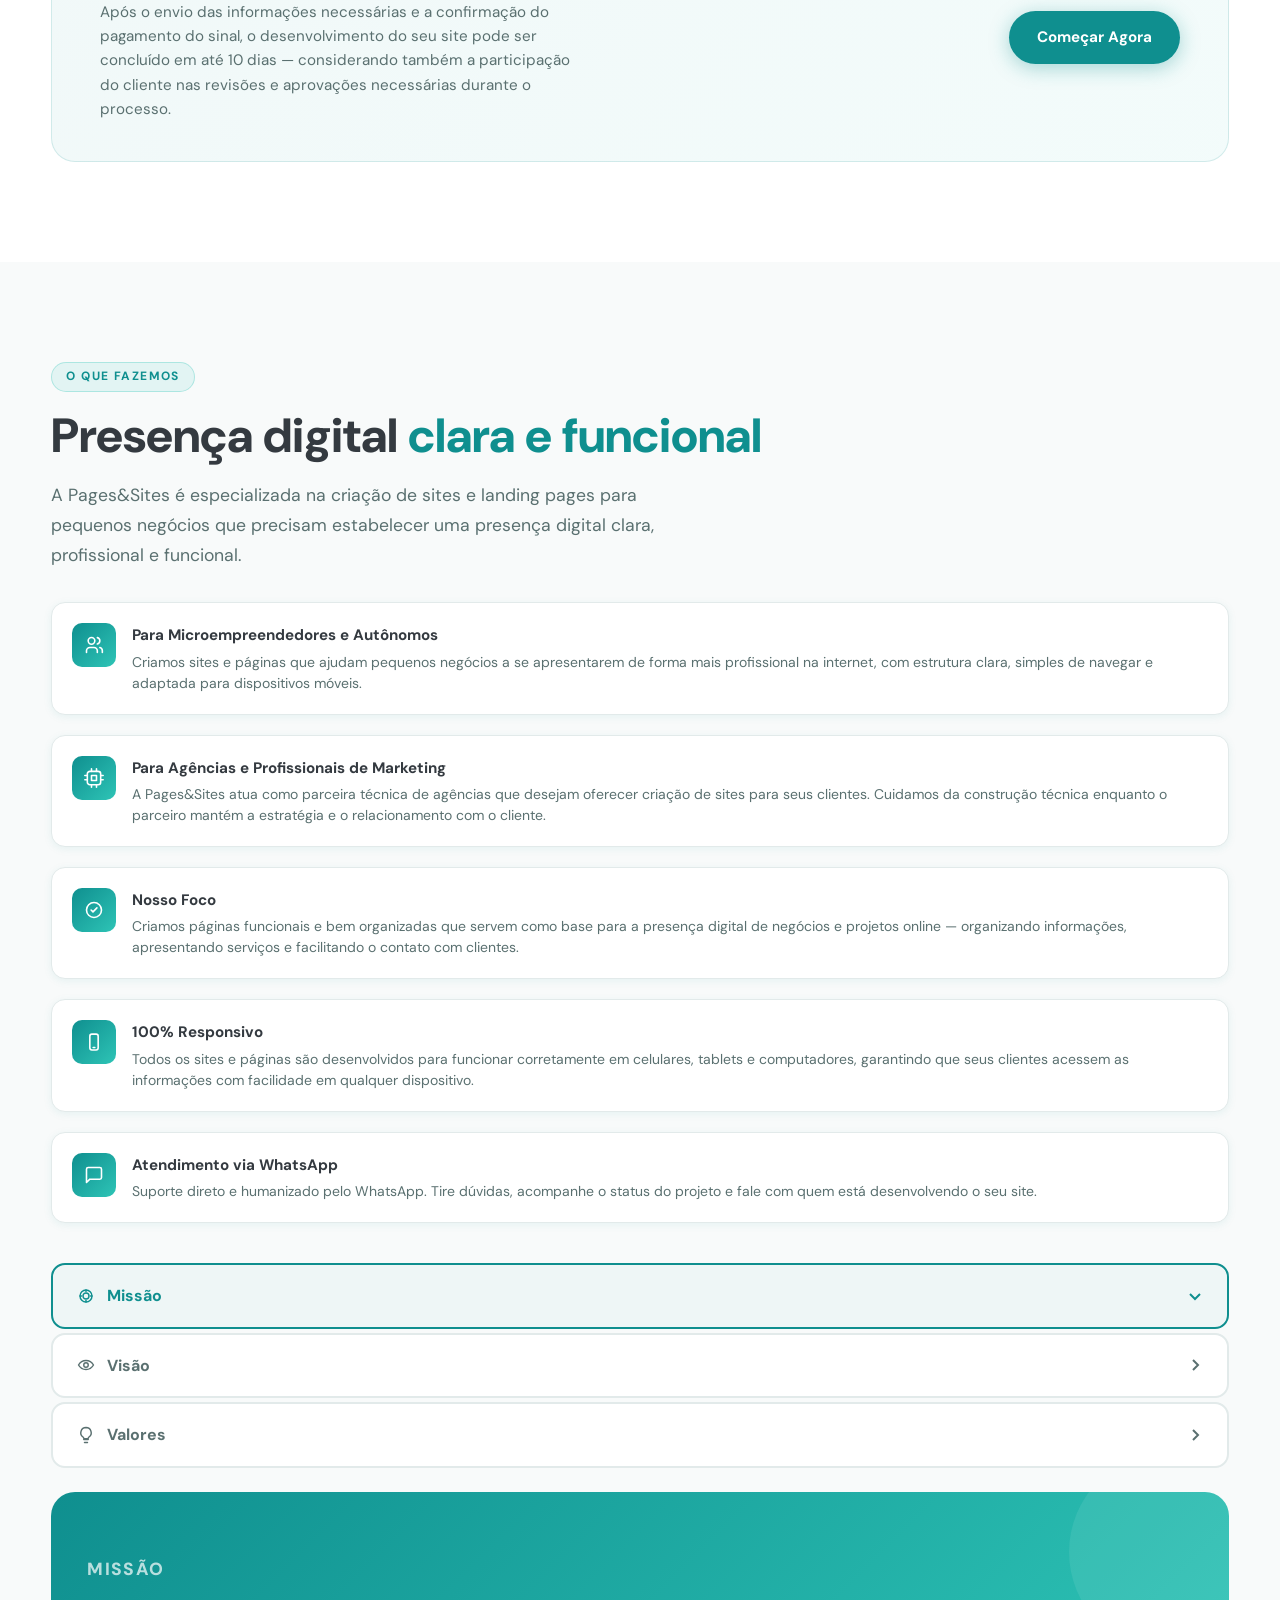
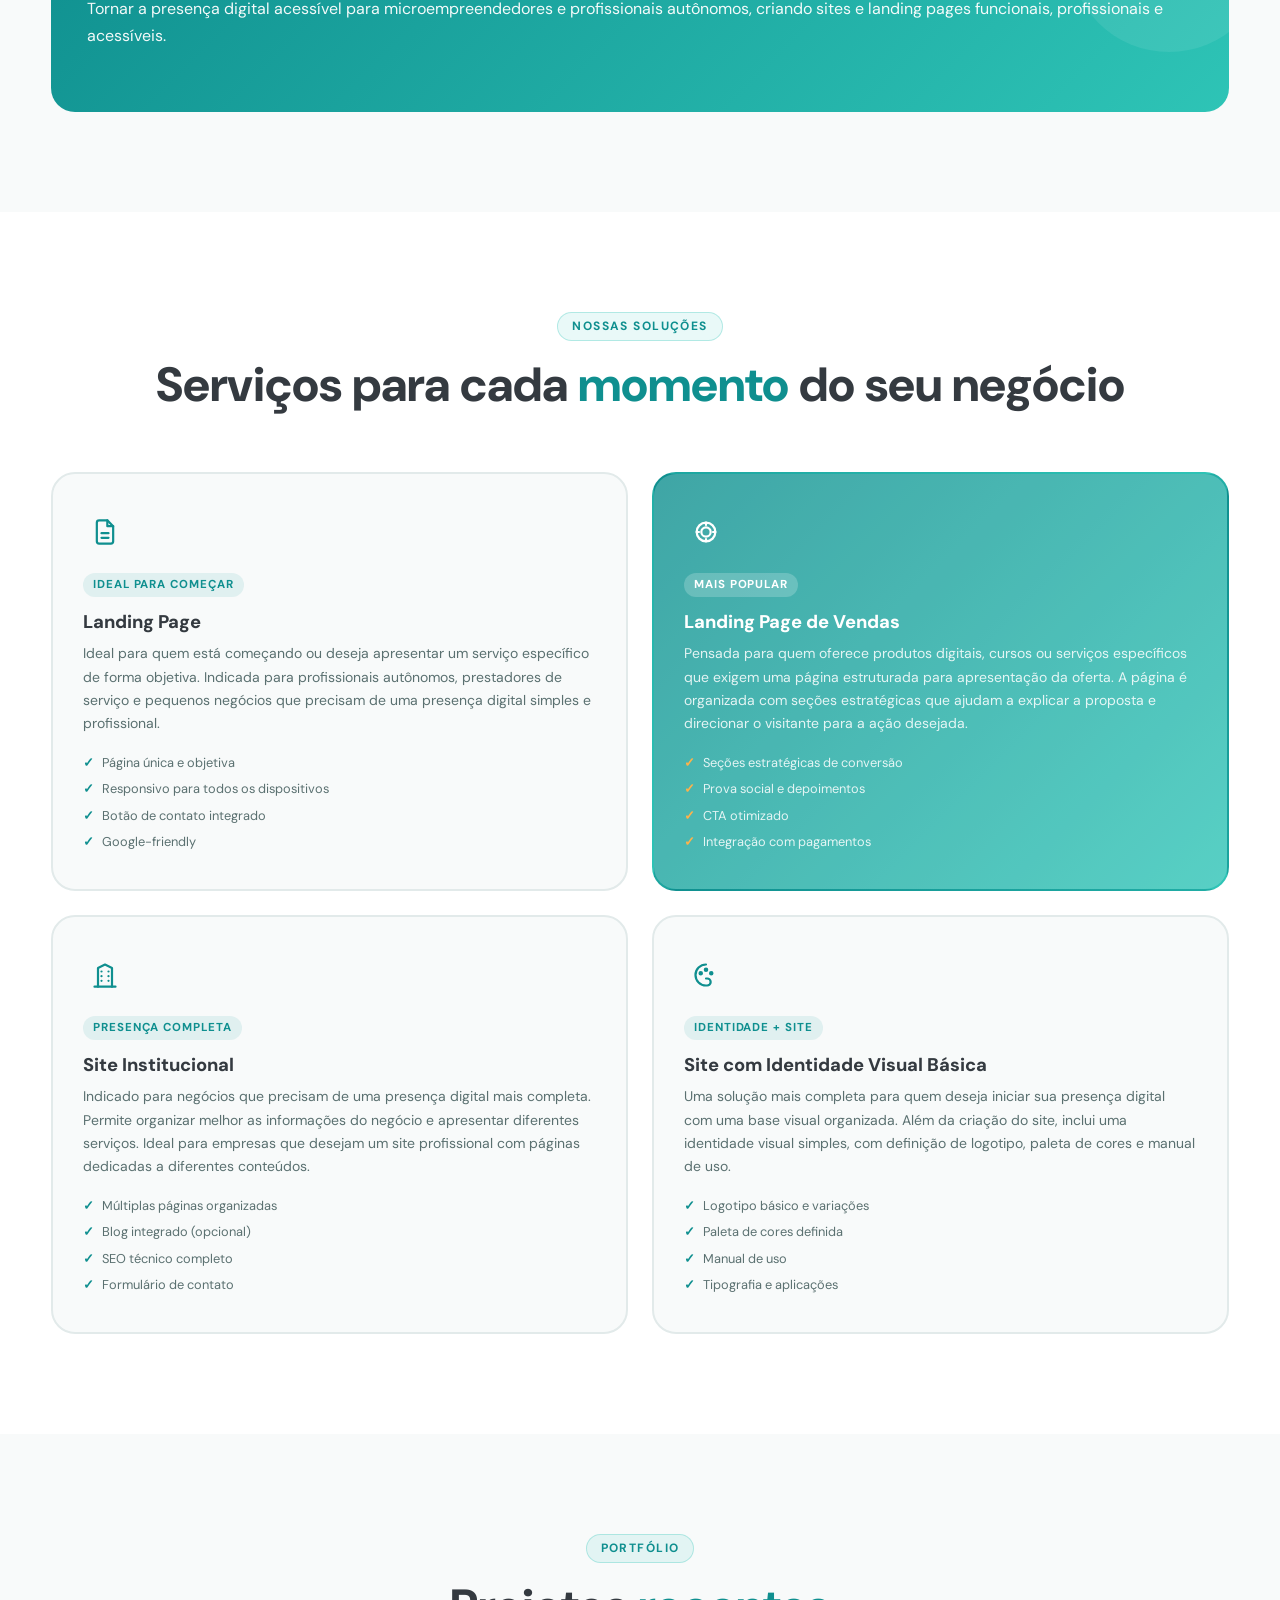
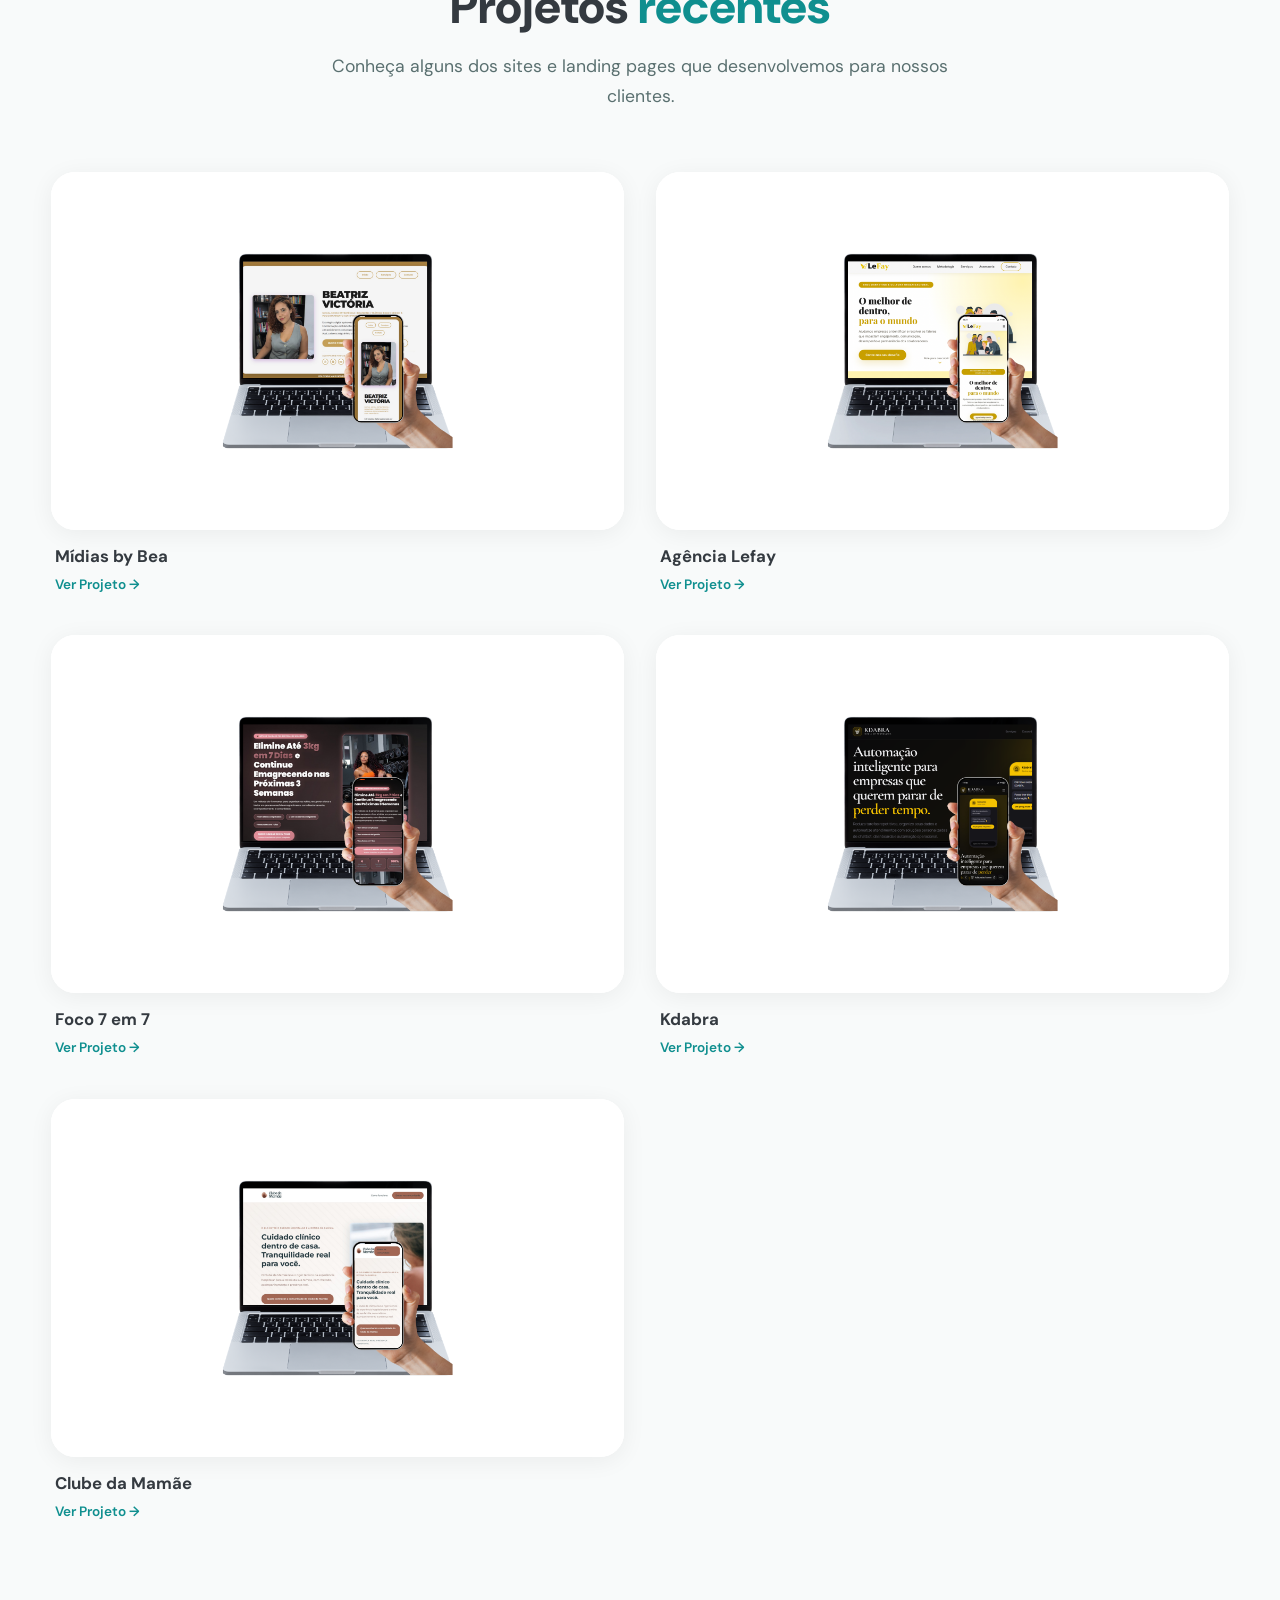
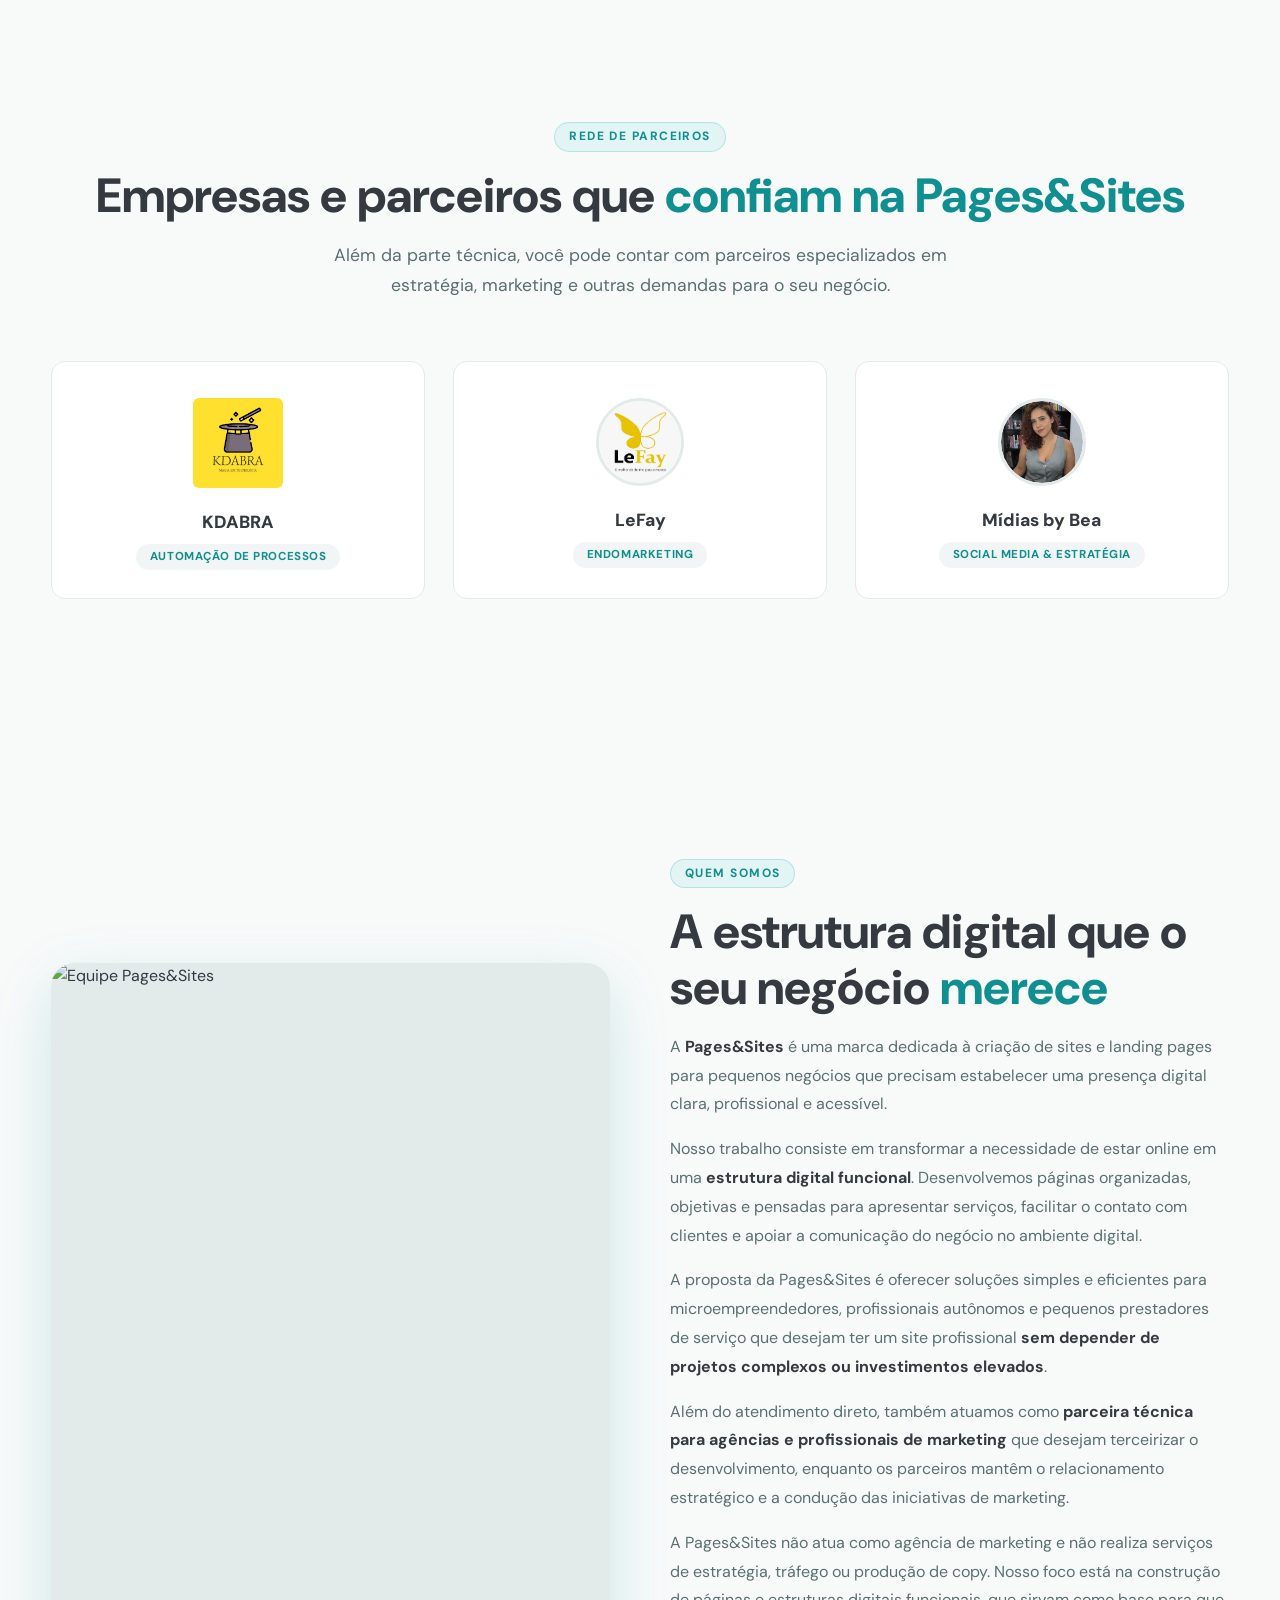
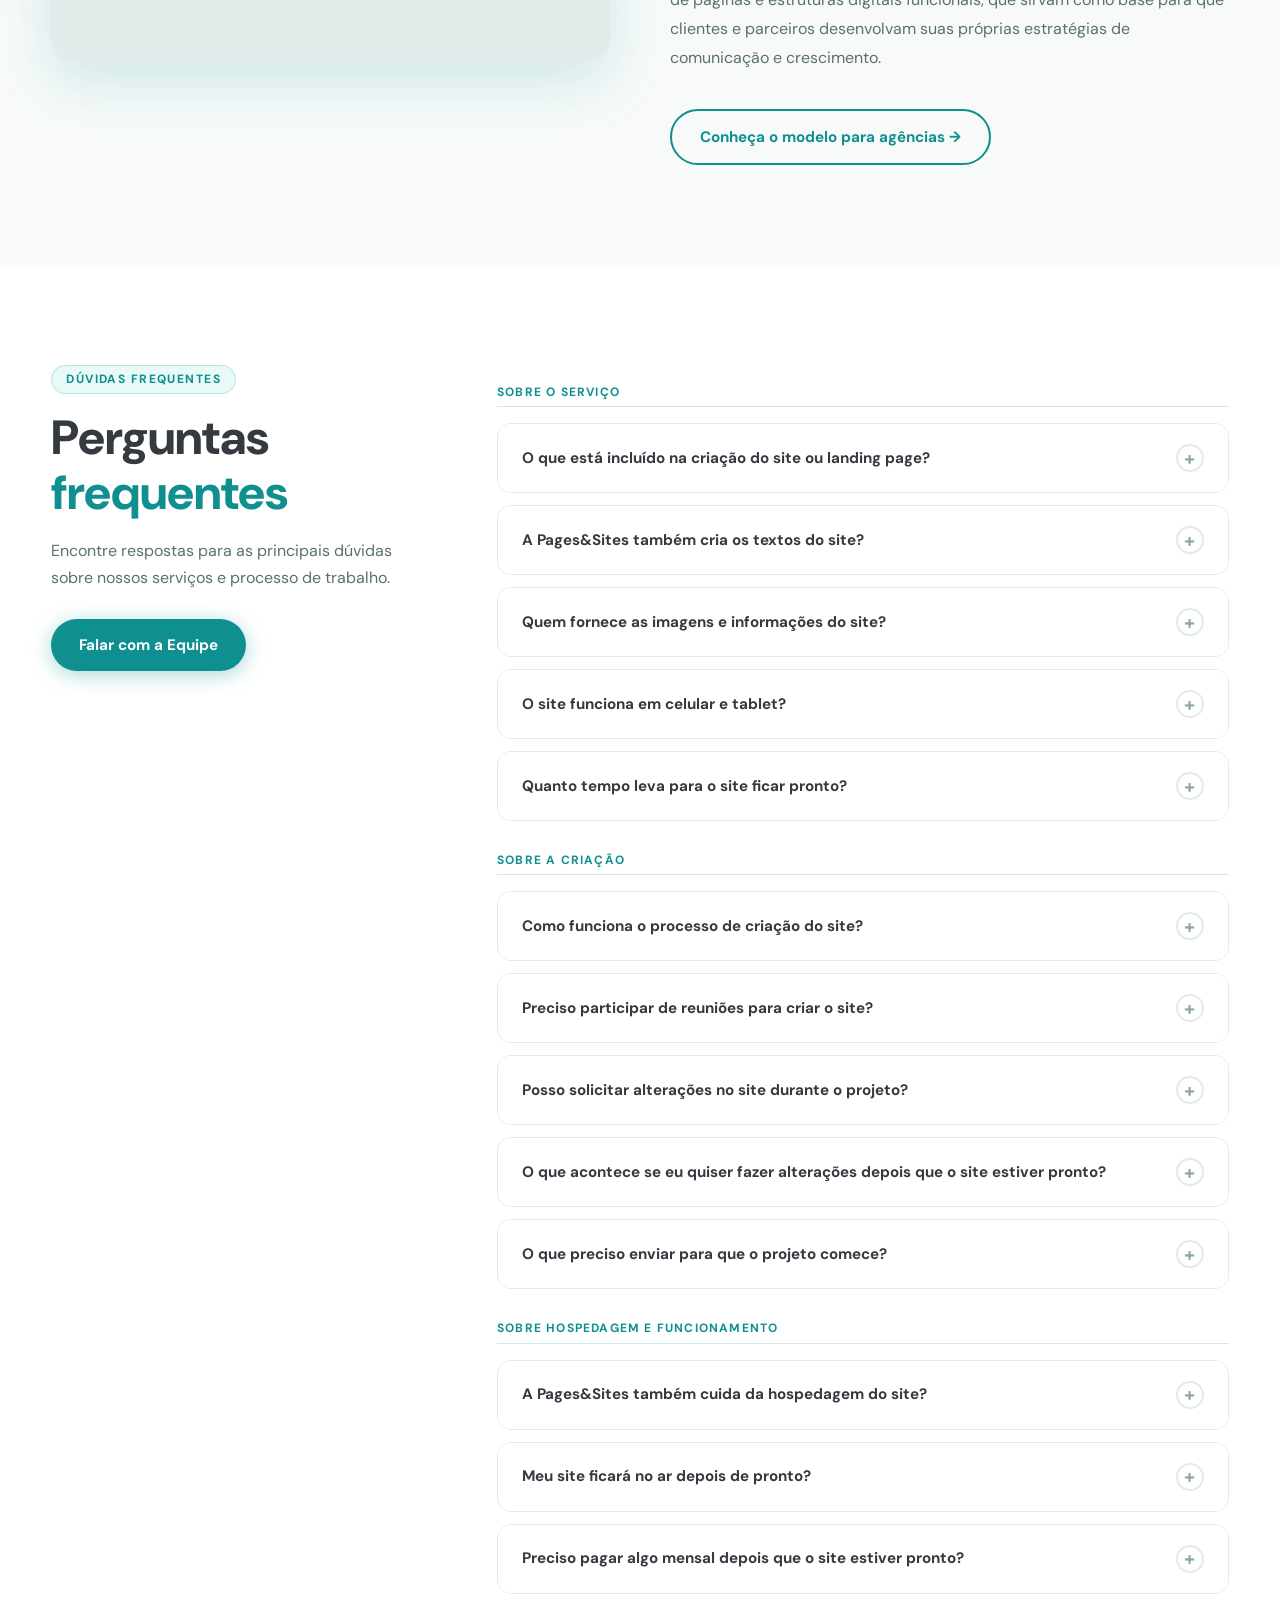
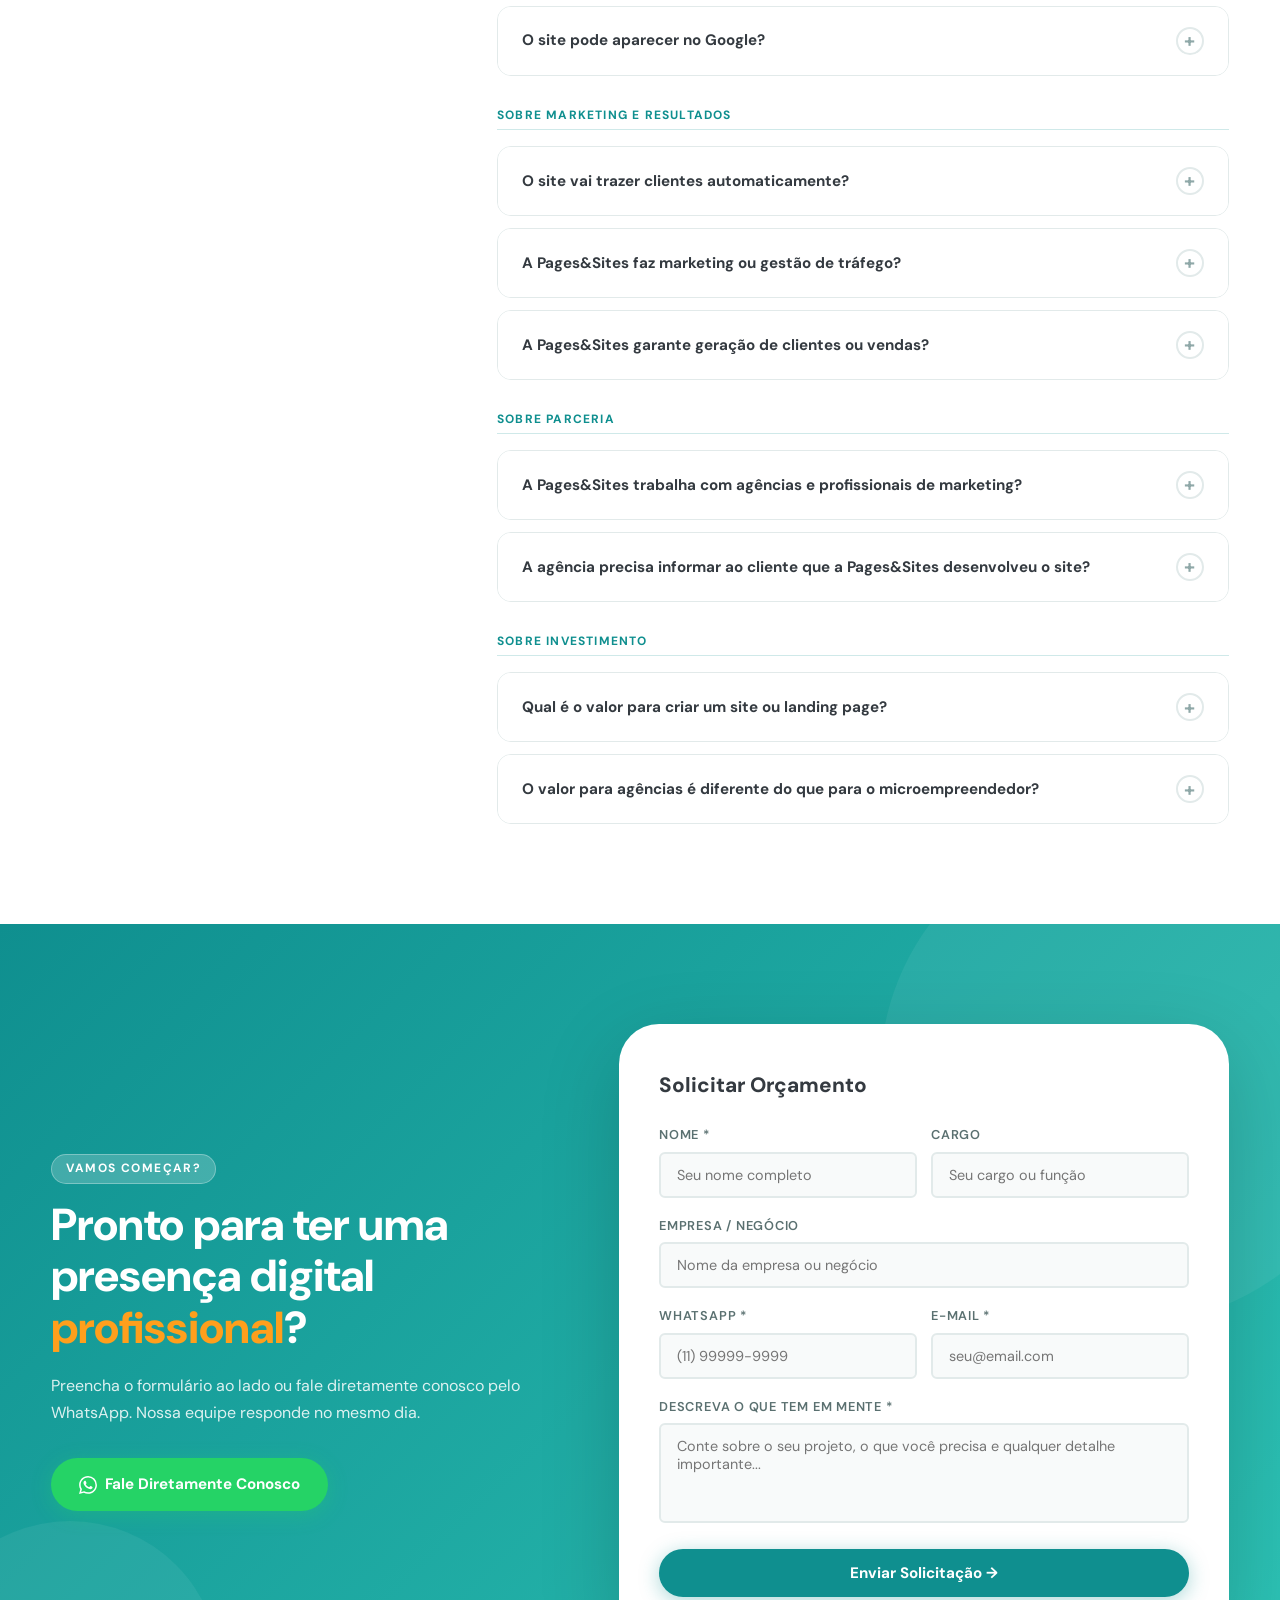
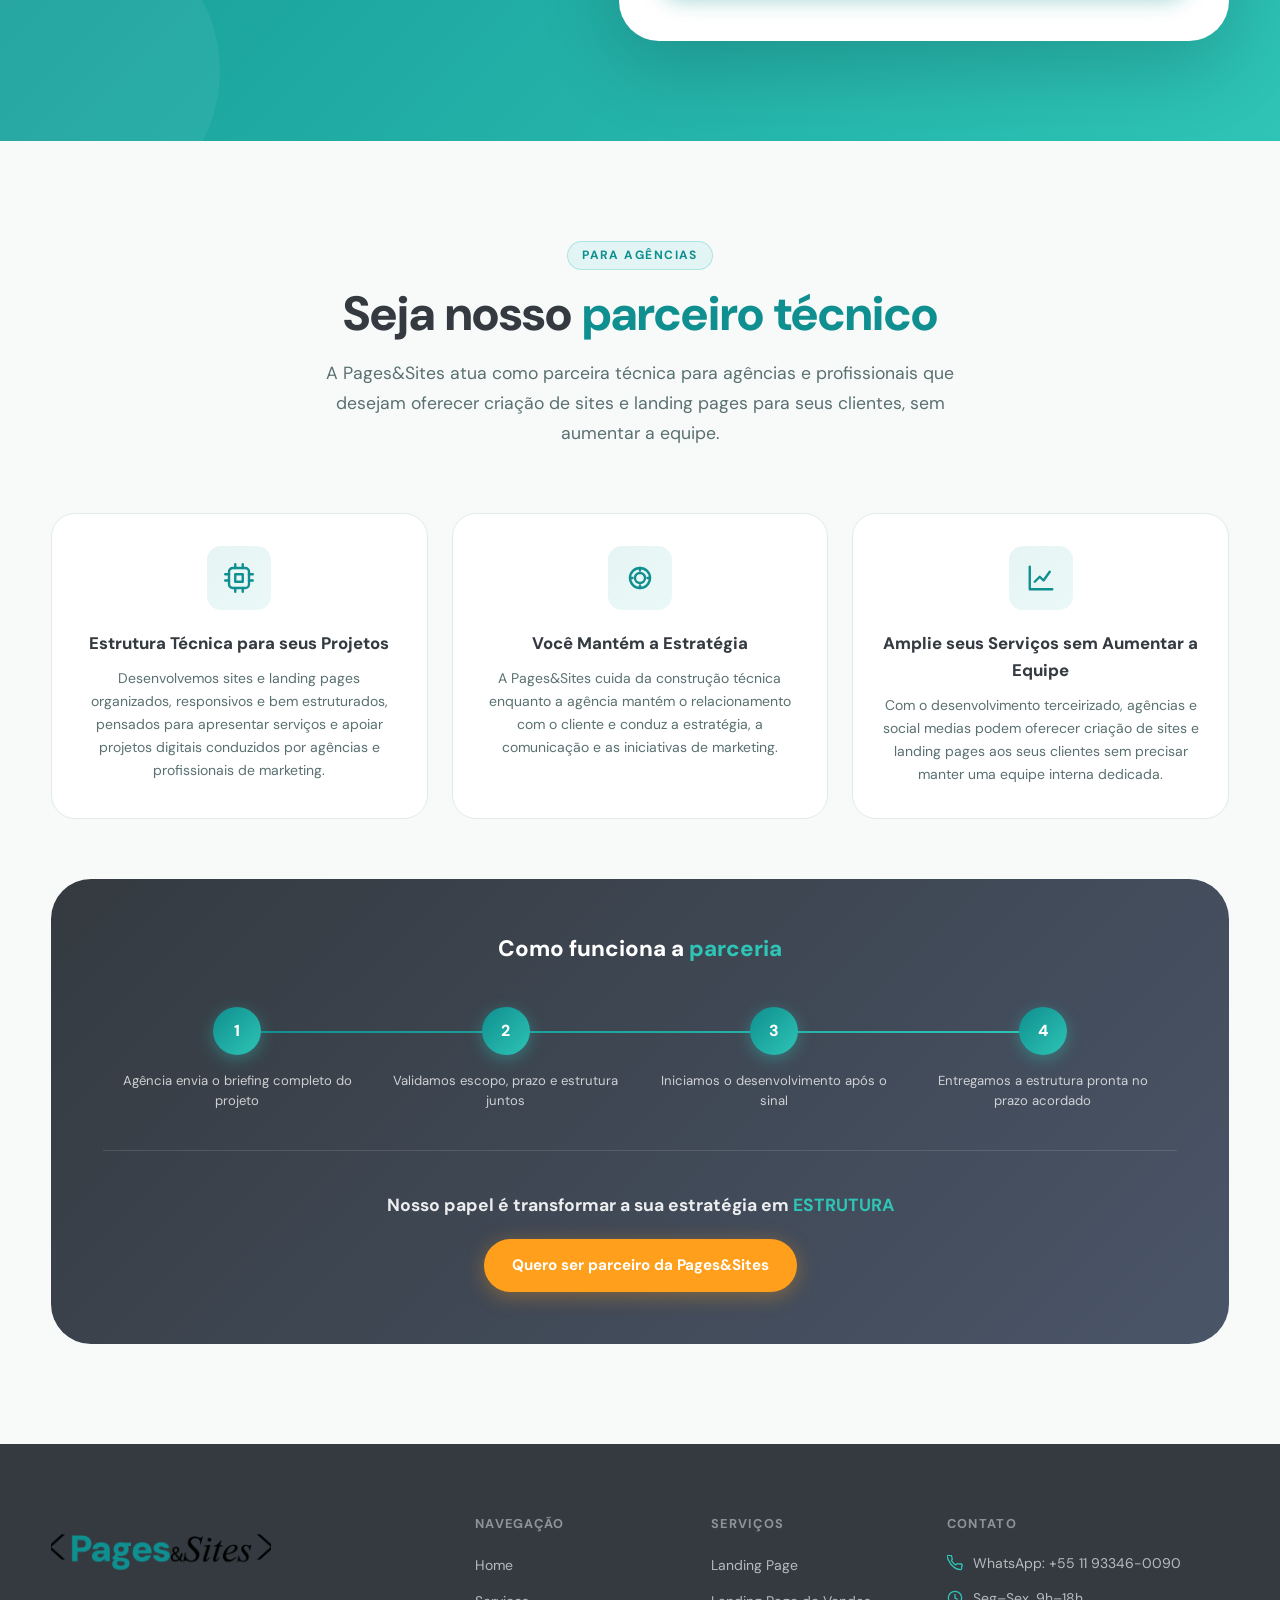
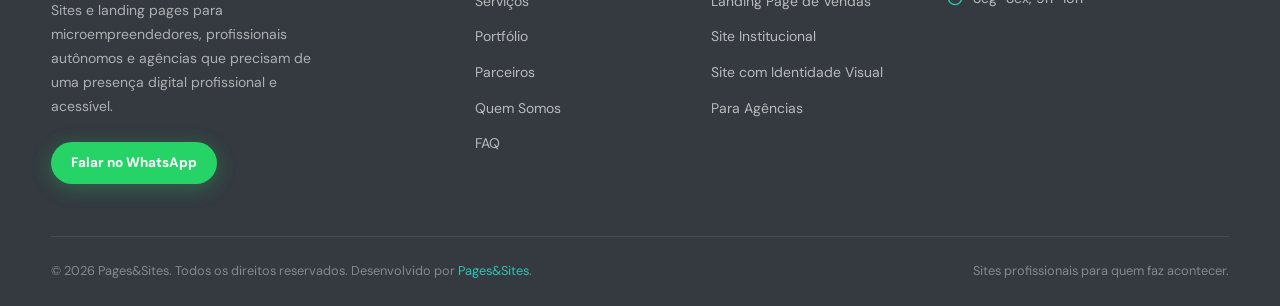
==== commit e0bf1583: "corrigindo seção de parceiros" ====
--- a/index.html
+++ b/index.html
@@ -468,7 +468,7 @@
 
     <div class="partners-cards-grid">
 
-      <a href="https://kdabratech.com.br" target="_blank" rel="noopener noreferrer" class="partner-card fade-up">
+      <a href="https://kdabratech.com" target="_blank" rel="noopener noreferrer" class="partner-card fade-up">
         <div class="partner-card-logo">
           <img src="kdabra.png" alt="KDABRA — Automação de Processos" />
         </div>
@@ -478,15 +478,15 @@
         </div>
       </a>
 
-      <div class="partner-card fade-up">
-        <div class="partner-card-logo">
-          <img src="lefay.png" alt="LeFay — Branding e Endomarketing" />
+      <a href="https://agencialefay.com.br" target="_blank" rel="noopener noreferrer" class="partner-card fade-up">
+        <div class="partner-card-logo partner-card-logo--photo">
+          <img src="lefay.png" alt="LeFay — Endomarketing" />
         </div>
         <div class="partner-card-info">
           <h3 class="partner-card-name">LeFay</h3>
           <span class="partner-card-tag">Endomarketing</span>
         </div>
-      </div>
+      </a>
 
       <a href="https://midiasbybea.com.br" target="_blank" rel="noopener noreferrer" class="partner-card fade-up">
         <div class="partner-card-logo partner-card-logo--photo">
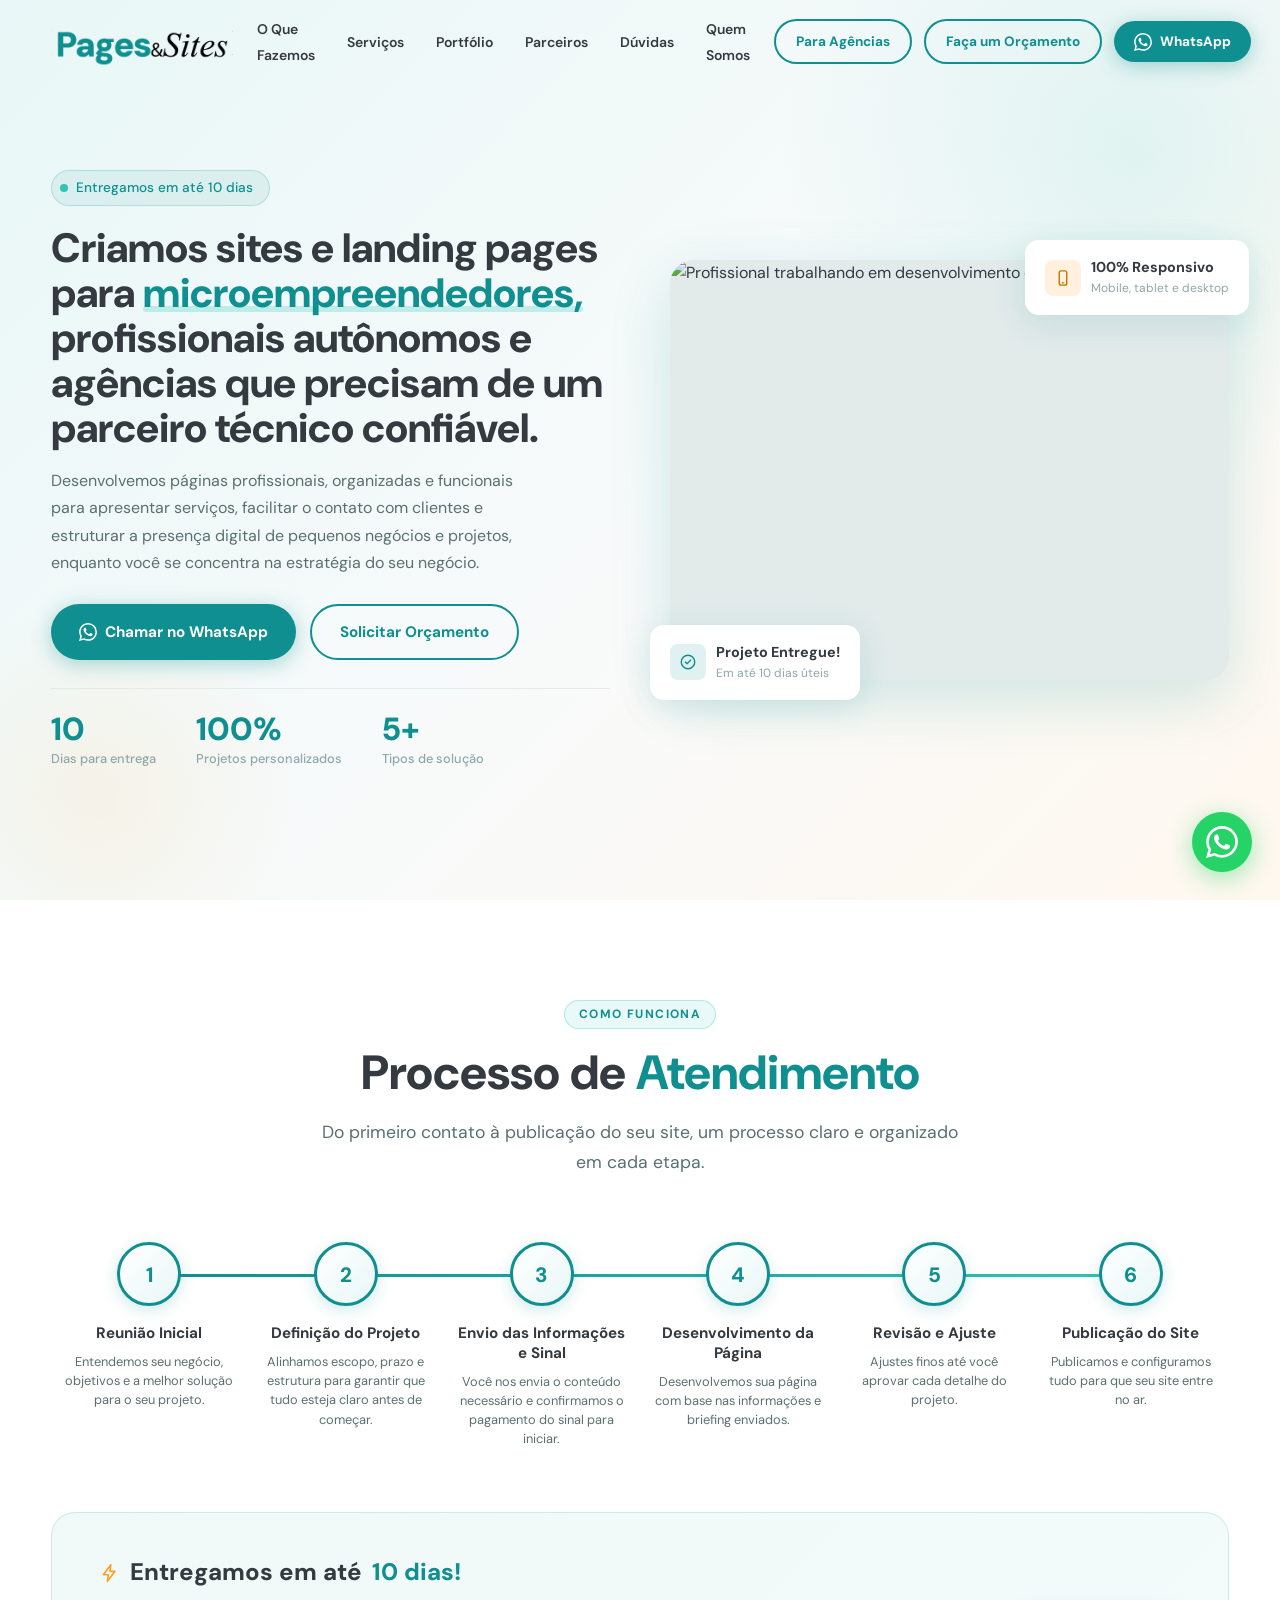
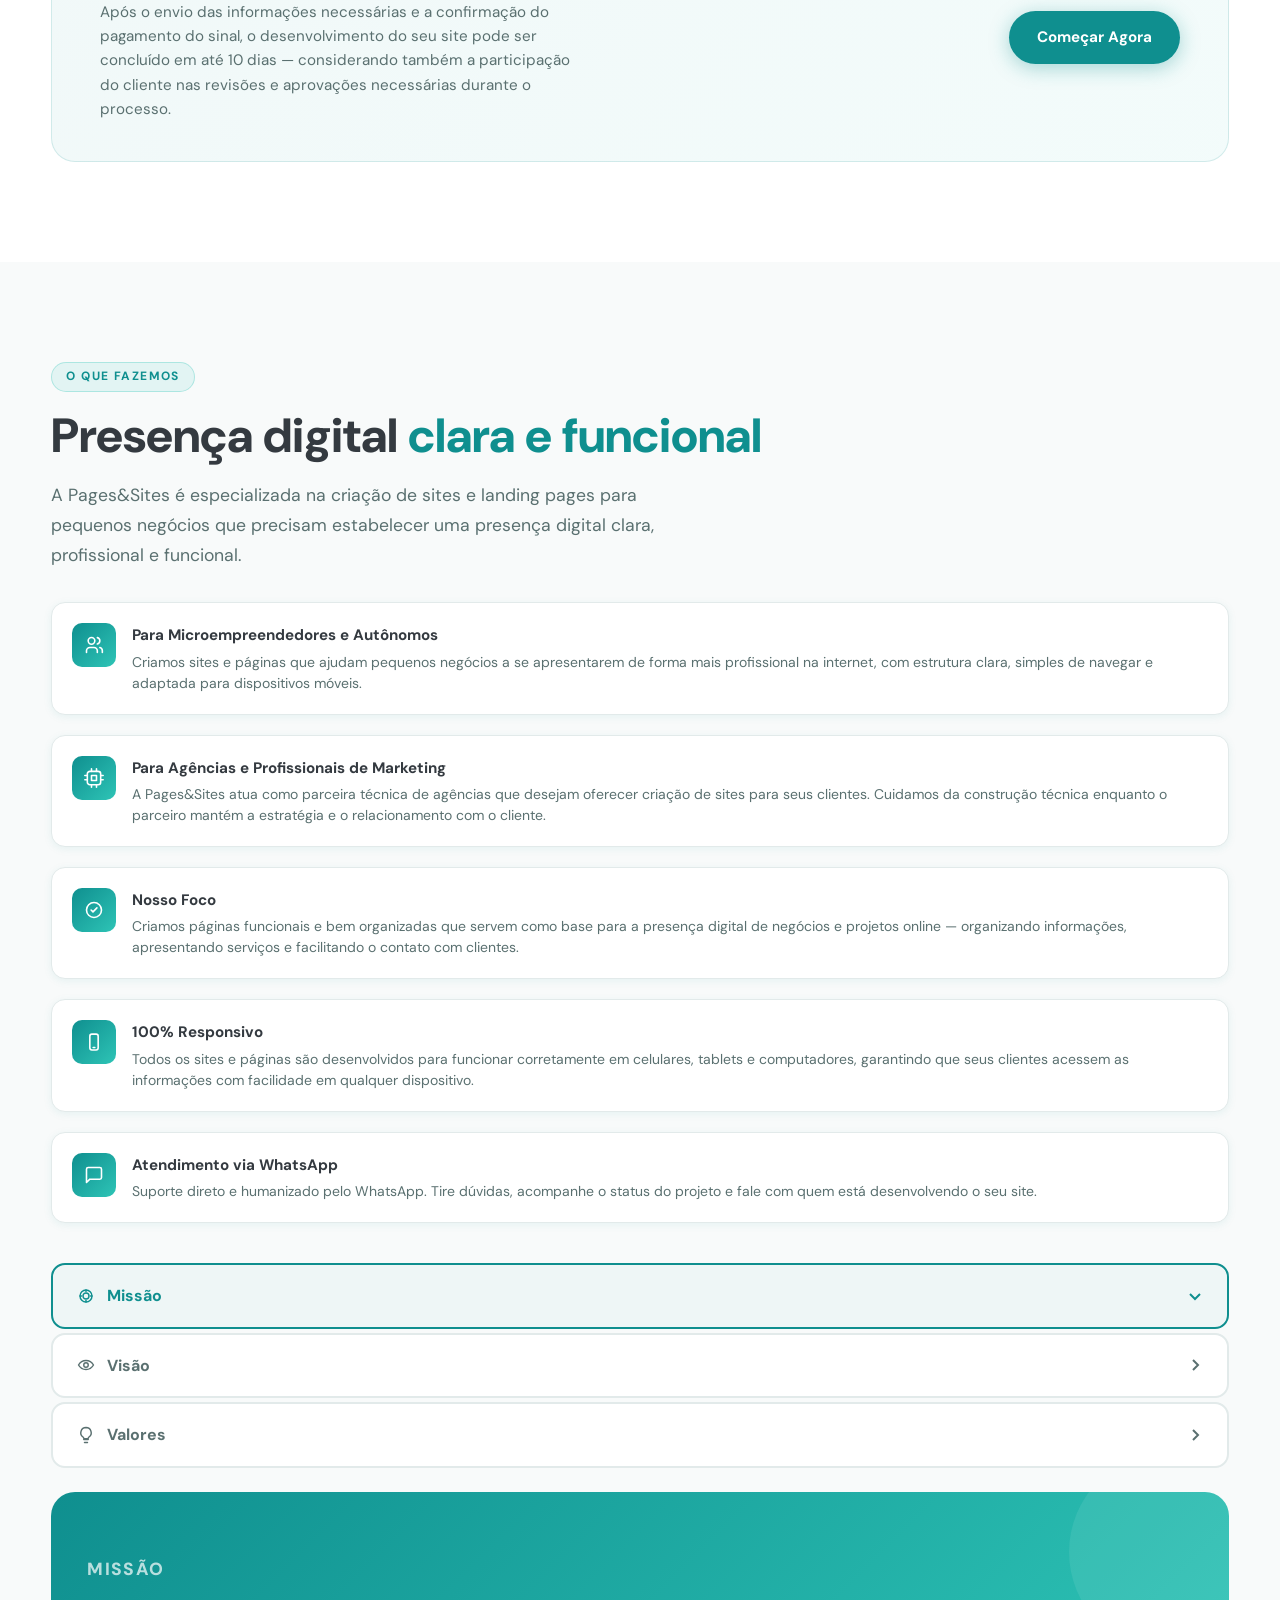
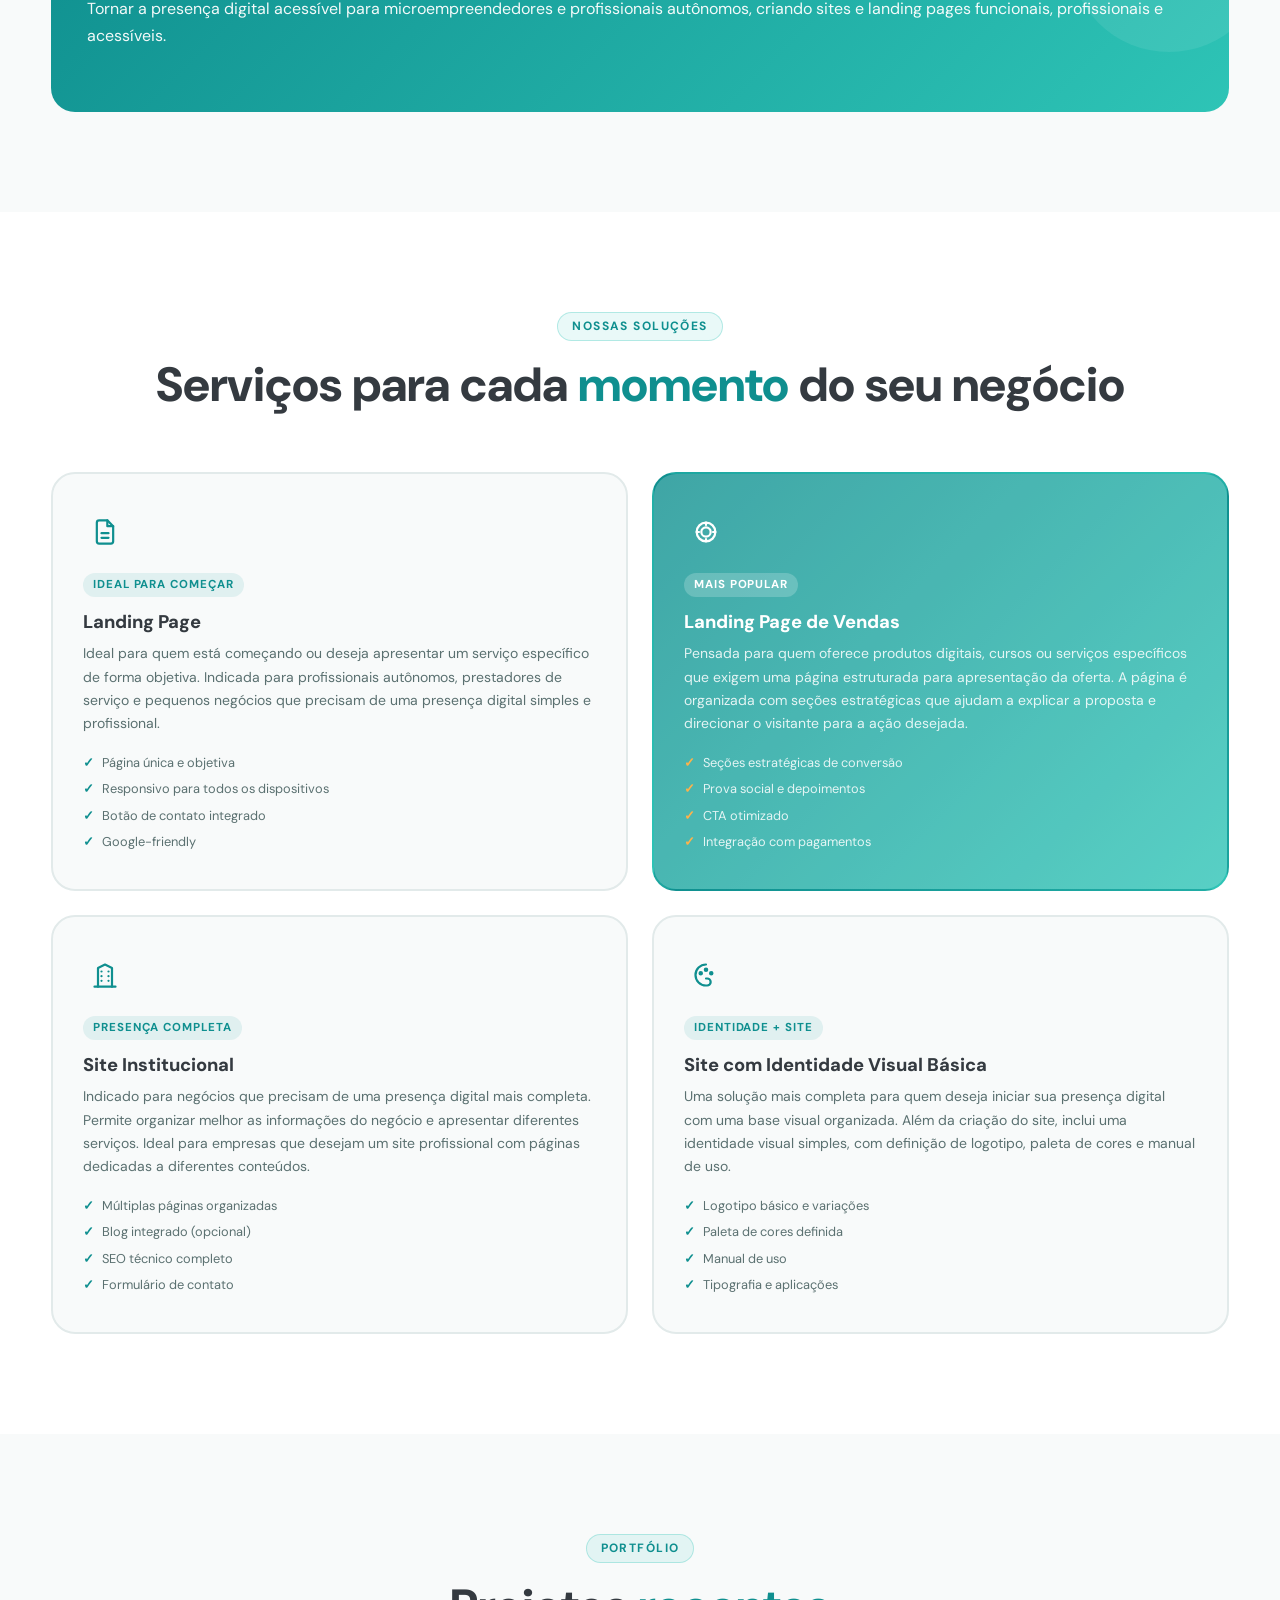
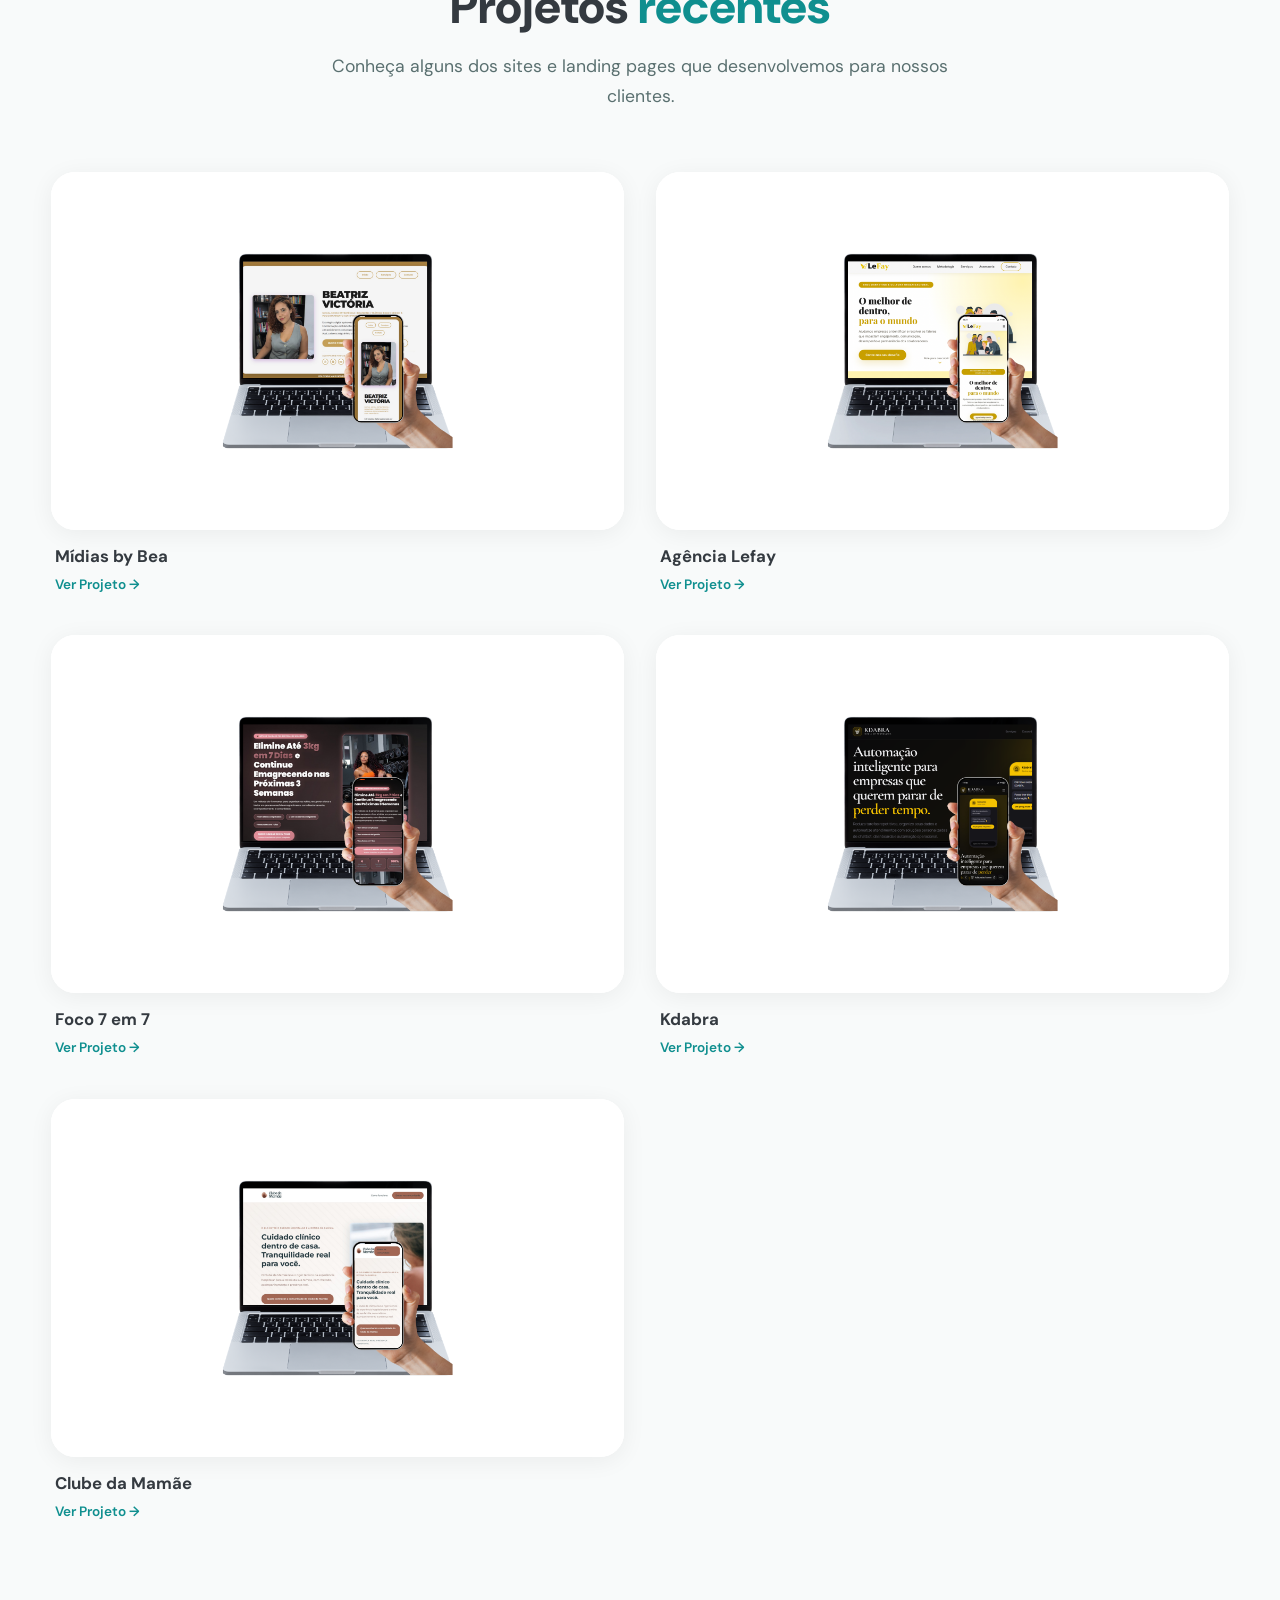
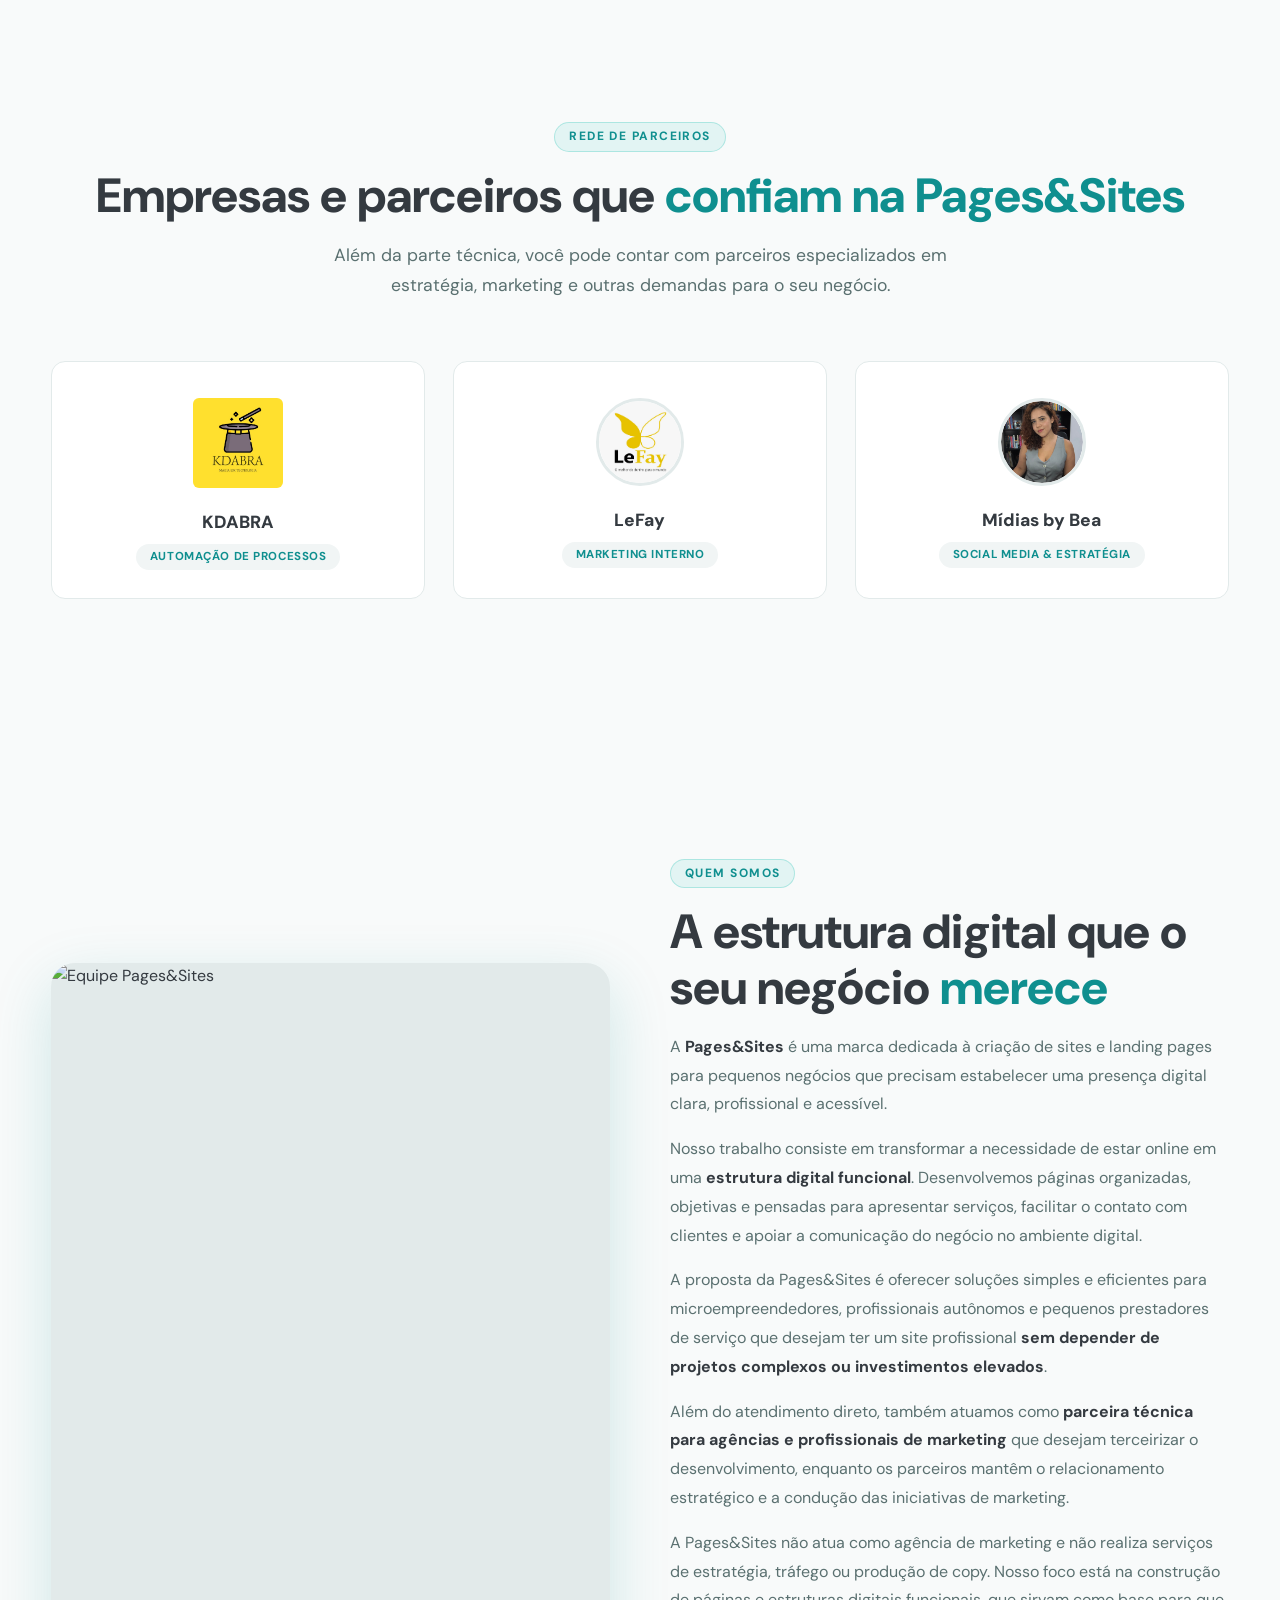
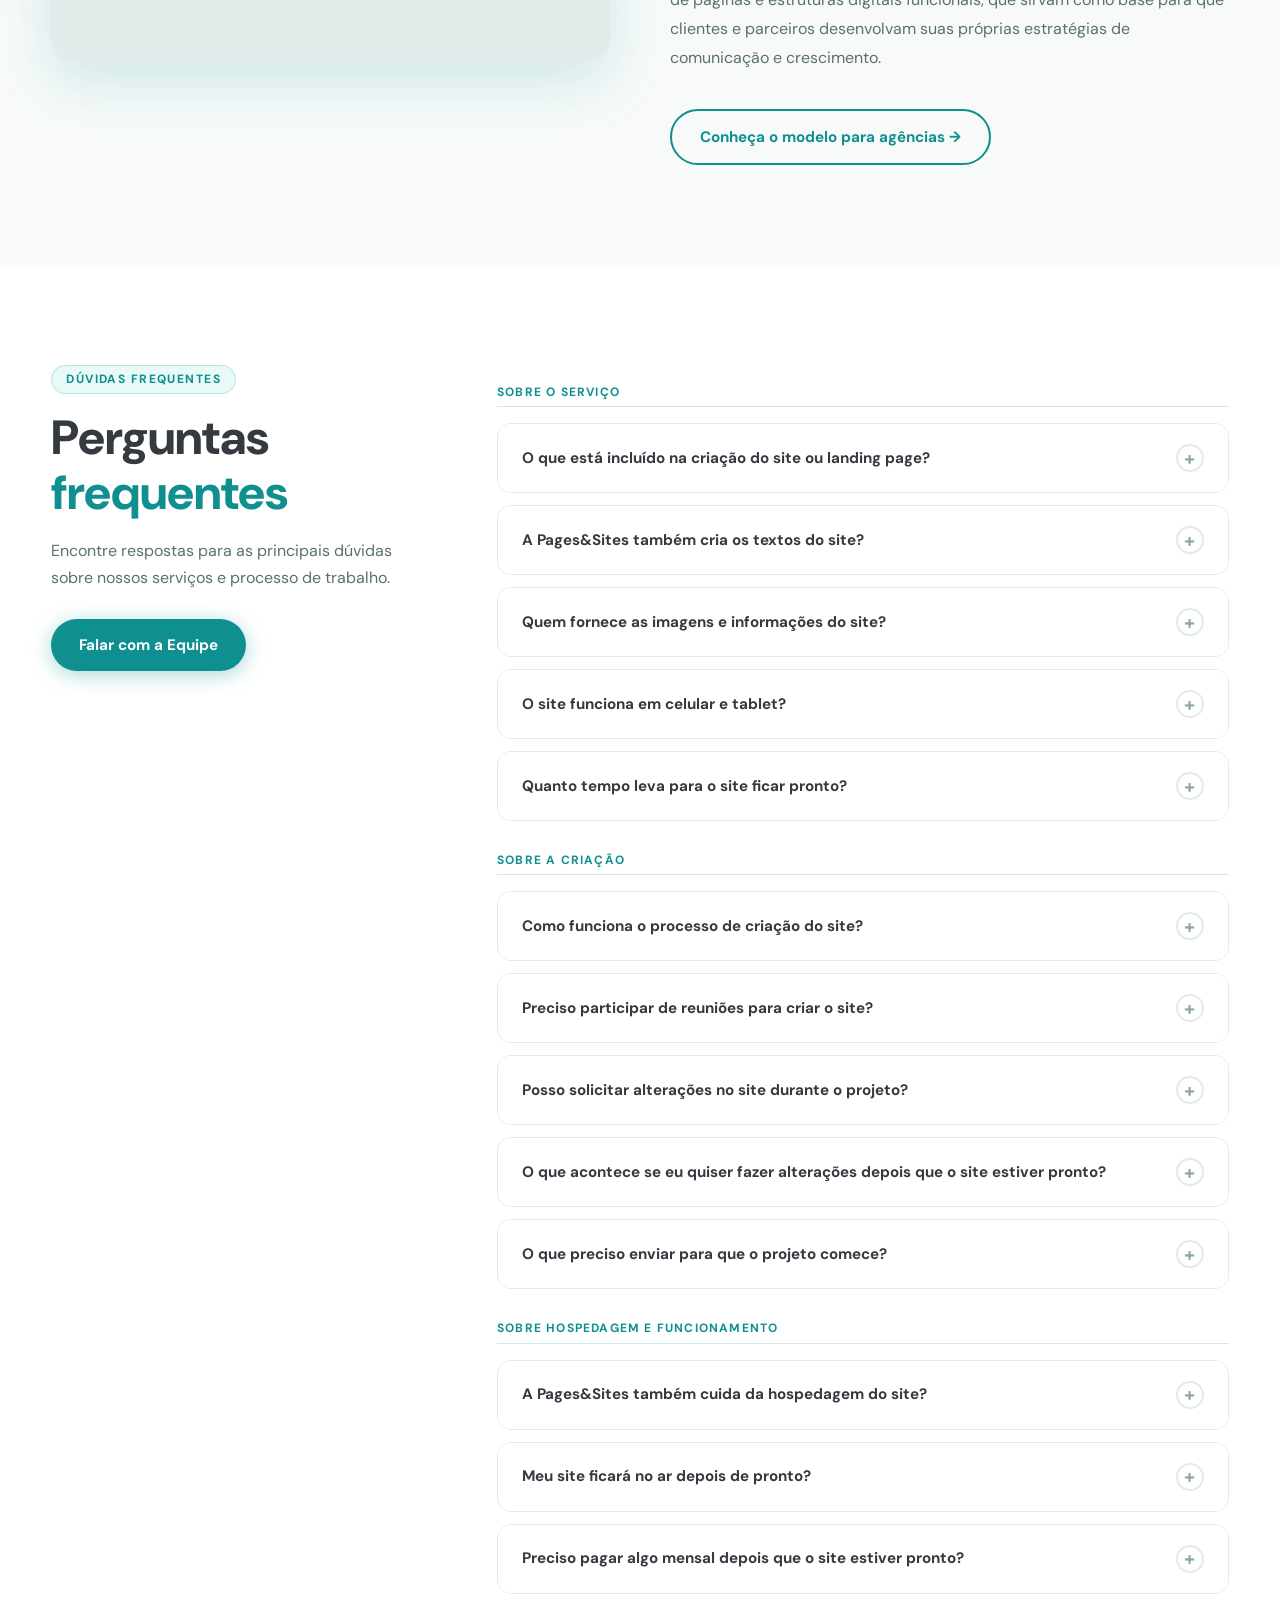
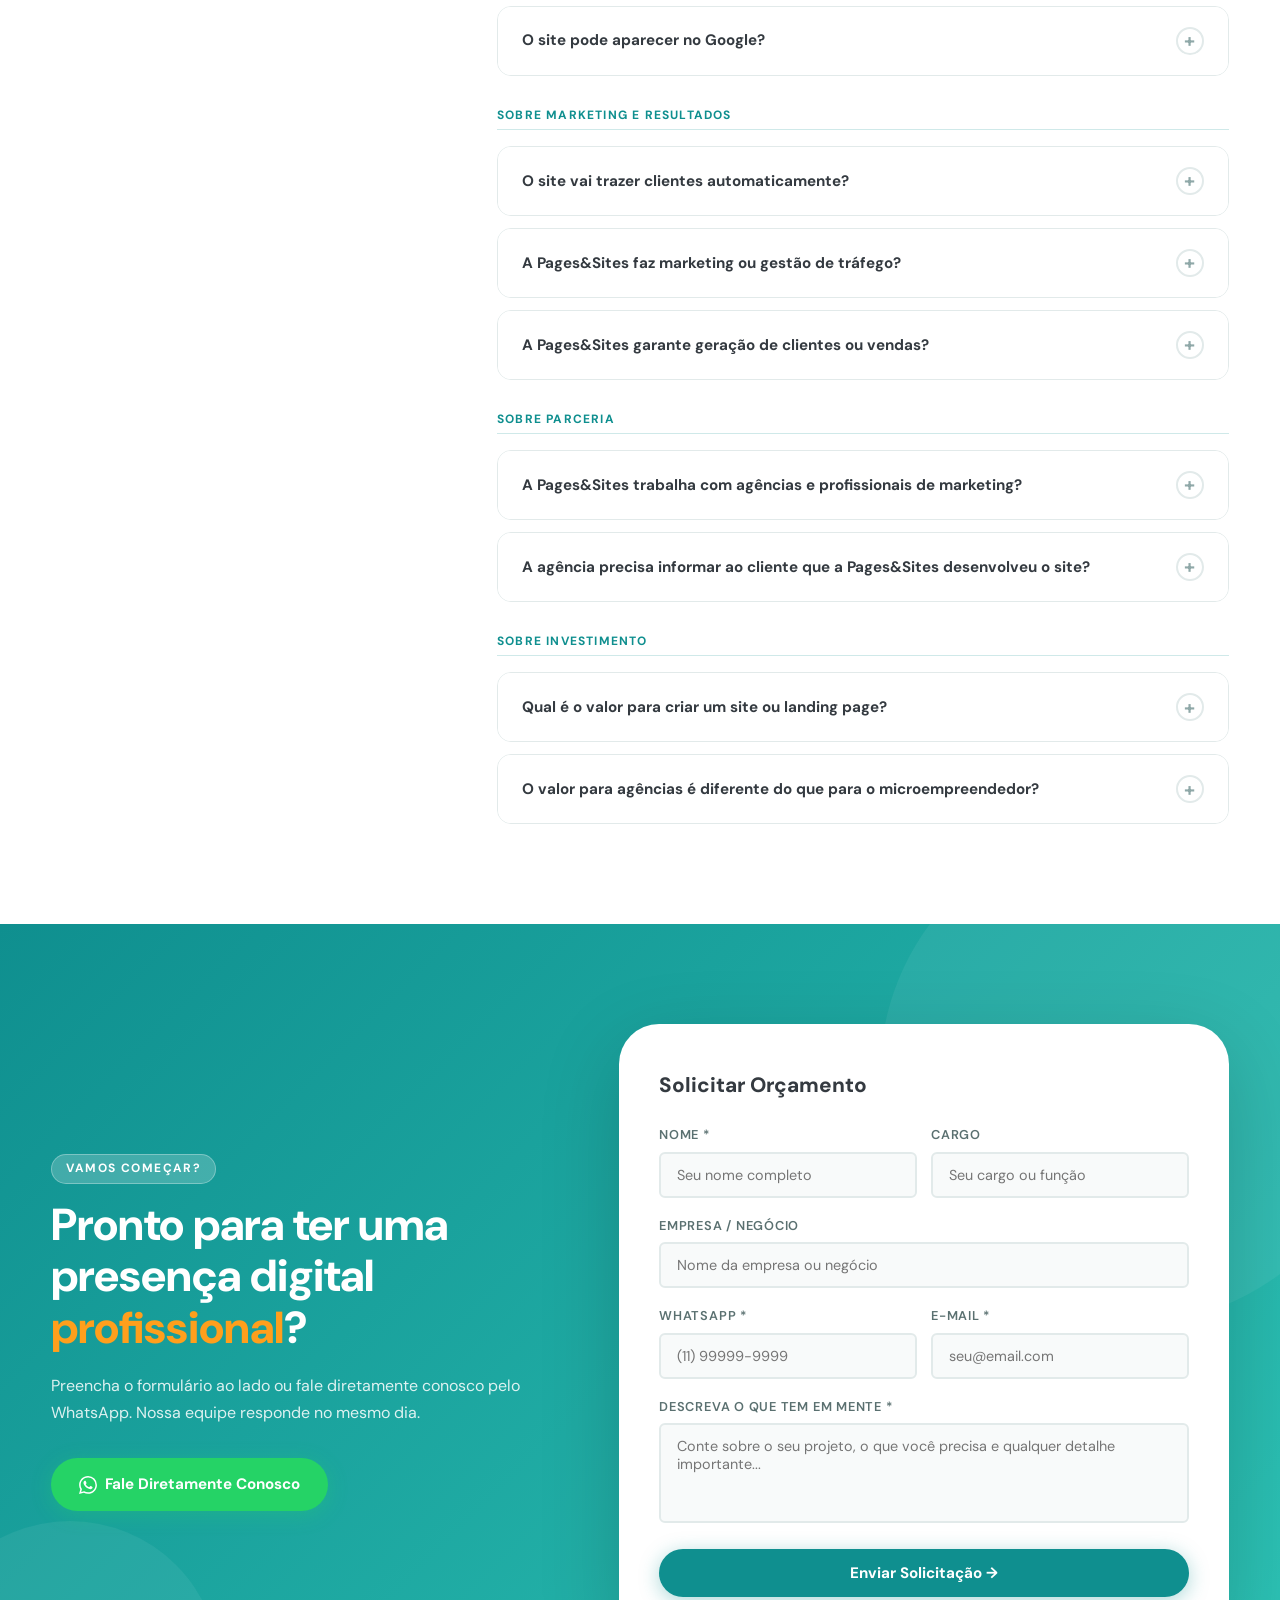
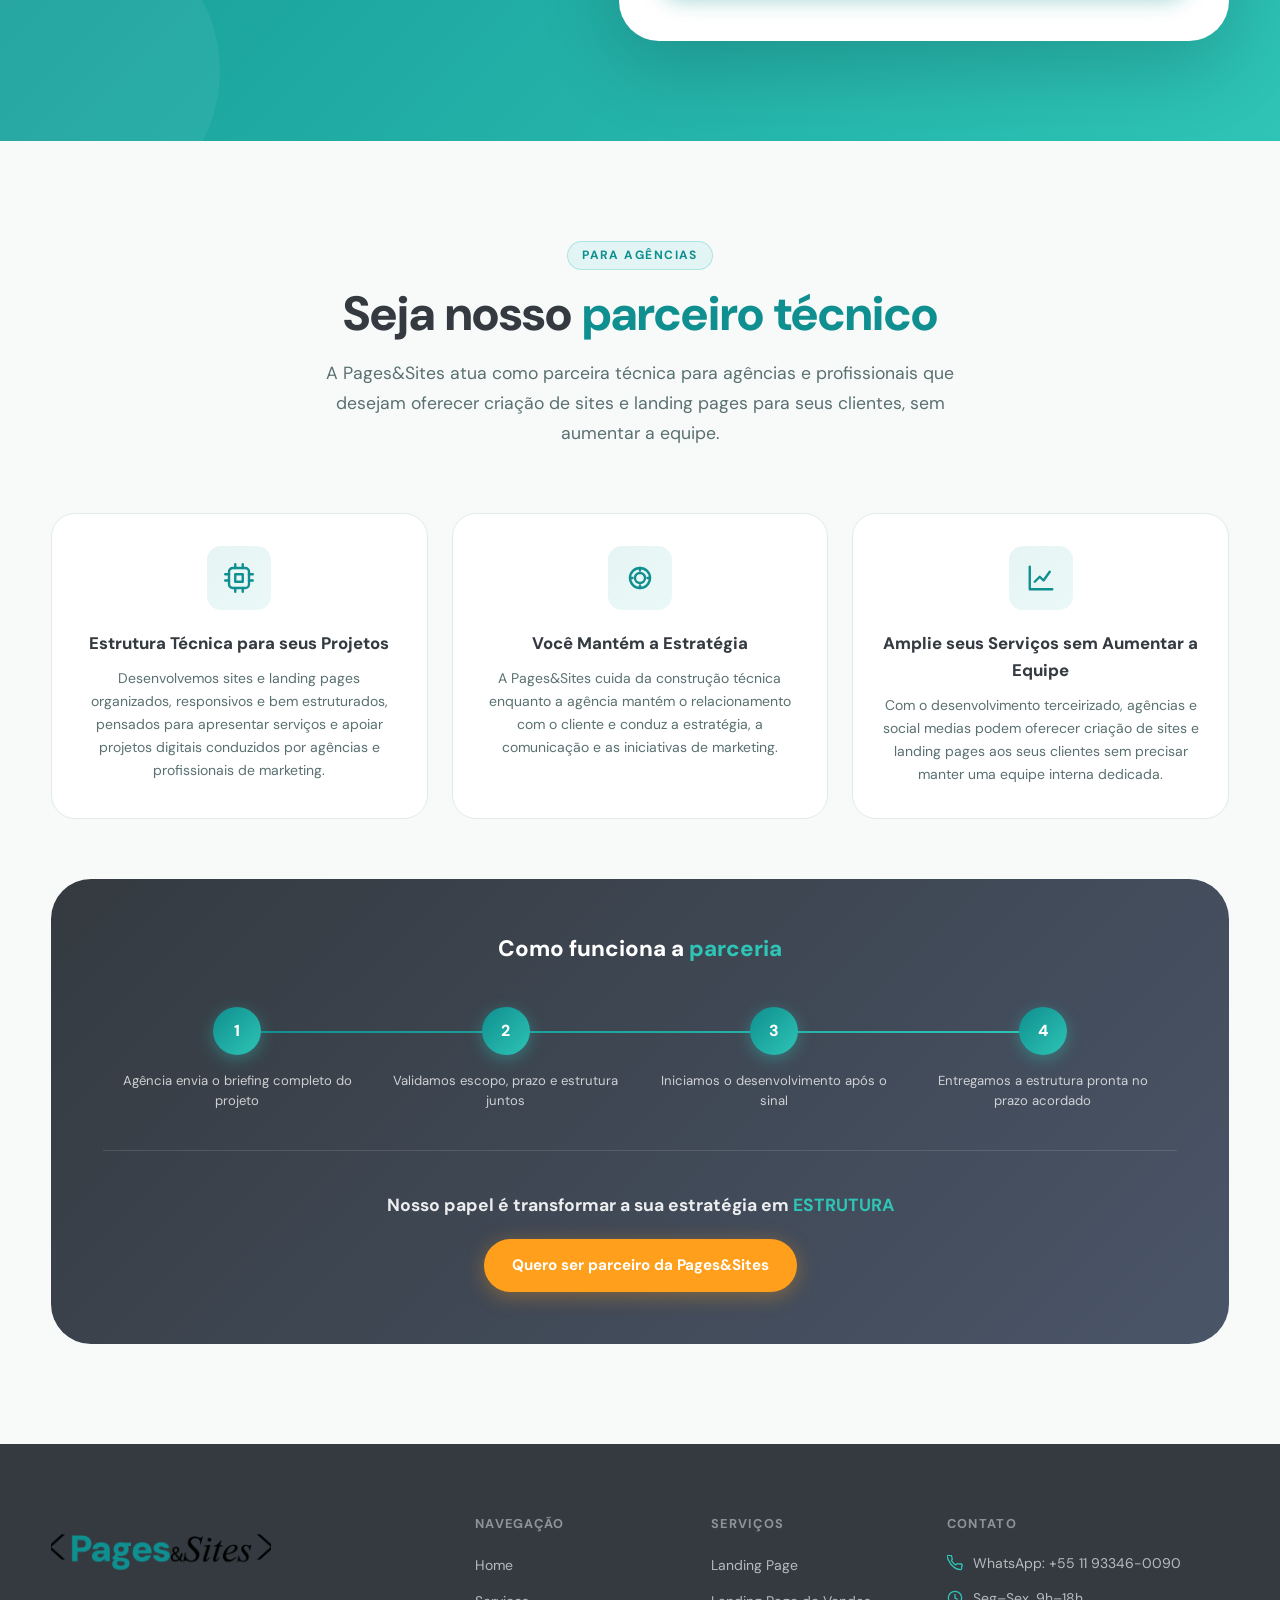
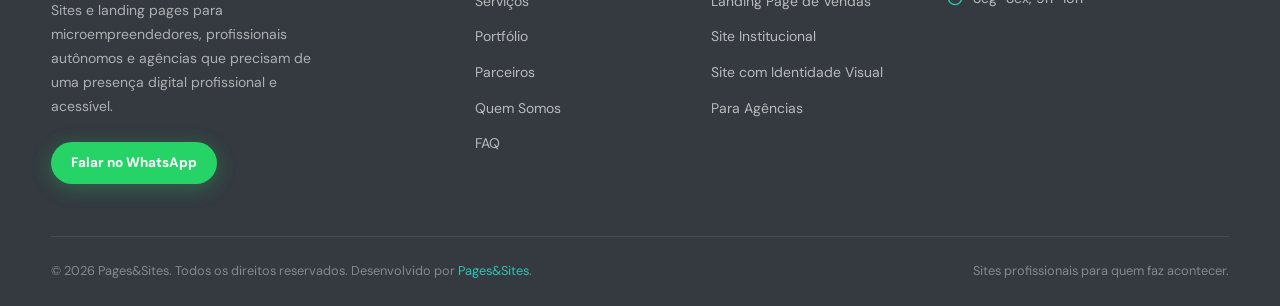
==== commit ced11ad1: "otimizando SEO" ====
--- a/index.html
+++ b/index.html
@@ -3,8 +3,37 @@
 <head>
   <meta charset="UTF-8" />
   <meta name="viewport" content="width=device-width, initial-scale=1.0" />
-  <title>Pages&amp;Sites — Sites e Landing Pages para Pequenos Negócios</title>
-  <meta name="description" content="Criamos sites e landing pages profissionais para microempreendedores, profissionais autônomos e agências. Presença digital clara, acessível e funcional." />
+
+  <title>Pages&amp;Sites | Criação de Sites e Landing Pages</title>
+  <meta name="description" content="Pages&amp;Sites cria sites e landing pages profissionais para microempreendedores, autônomos e agências. Entrega em até 10 dias. Fale no WhatsApp." />
+  <meta name="keywords" content="Pages&amp;Sites, Pages e Sites, criação de sites, landing page, site para pequenos negócios, site para MEI, site para agências" />
+  <meta name="author" content="Pages&amp;Sites" />
+  <meta name="robots" content="index, follow, max-snippet:-1, max-image-preview:large, max-video-preview:-1" />
+  <meta name="googlebot" content="index, follow" />
+  <link rel="canonical" href="https://www.pagesesites.com/" />
+  <meta name="theme-color" content="#0f766e" />
+  <meta name="geo.region" content="BR-SP" />
+  <meta name="geo.placename" content="São Paulo" />
+  <link rel="alternate" hreflang="pt-br" href="https://www.pagesesites.com/" />
+  <link rel="alternate" hreflang="x-default" href="https://www.pagesesites.com/" />
+
+  <meta property="og:type" content="website" />
+  <meta property="og:site_name" content="Pages&amp;Sites" />
+  <meta property="og:locale" content="pt_BR" />
+  <meta property="og:url" content="https://www.pagesesites.com/" />
+  <meta property="og:title" content="Pages&amp;Sites | Criação de Sites e Landing Pages" />
+  <meta property="og:description" content="Sites e landing pages profissionais para microempreendedores, autônomos e agências. Presença digital clara, acessível e funcional." />
+  <meta property="og:image" content="https://www.pagesesites.com/logo.png" />
+  <meta property="og:image:alt" content="Pages&amp;Sites" />
+
+  <meta name="twitter:card" content="summary_large_image" />
+  <meta name="twitter:title" content="Pages&amp;Sites | Criação de Sites e Landing Pages" />
+  <meta name="twitter:description" content="Sites e landing pages profissionais para microempreendedores, autônomos e agências. Entrega em até 10 dias." />
+  <meta name="twitter:image" content="https://www.pagesesites.com/logo.png" />
+
+  <link rel="preconnect" href="https://images.unsplash.com" crossorigin />
+  <link rel="dns-prefetch" href="https://images.unsplash.com" />
+
   <link rel="stylesheet" href="style.css" />
   <link rel="icon" type="image/png" sizes="32x32" href="favicon.png?v=2" />
   <link rel="apple-touch-icon" sizes="180x180" href="favicon.png?v=2" />
@@ -484,7 +513,7 @@
         </div>
         <div class="partner-card-info">
           <h3 class="partner-card-name">LeFay</h3>
-          <span class="partner-card-tag">Endomarketing</span>
+          <span class="partner-card-tag">Marketing Interno</span>
         </div>
       </a>
 
@@ -1116,5 +1145,316 @@
 });
 </script>
 
+
+<script type="application/ld+json">
+{
+  "@context": "https://schema.org",
+  "@graph": [
+    {
+      "@type": [
+        "Organization",
+        "ProfessionalService"
+      ],
+      "@id": "https://www.pagesesites.com/#organization",
+      "name": "Pages&Sites",
+      "alternateName": [
+        "Pages e Sites",
+        "PageseSites",
+        "Pages and Sites",
+        "Pages & Sites"
+      ],
+      "legalName": "Pages&Sites",
+      "url": "https://www.pagesesites.com/",
+      "logo": {
+        "@type": "ImageObject",
+        "url": "https://www.pagesesites.com/logo.png"
+      },
+      "image": "https://www.pagesesites.com/logo.png",
+      "description": "Criação de sites e landing pages profissionais para microempreendedores, profissionais autônomos e agências, com entrega em até 10 dias.",
+      "email": "pagesesites@gmail.com",
+      "telephone": "+55 11 93346-0090",
+      "priceRange": "$$",
+      "areaServed": {
+        "@type": "Country",
+        "name": "Brasil"
+      },
+      "address": {
+        "@type": "PostalAddress",
+        "addressLocality": "São Paulo",
+        "addressRegion": "SP",
+        "addressCountry": "BR"
+      },
+      "sameAs": [
+        "https://www.instagram.com/pagesesites/",
+        "https://wa.me/5511933460090"
+      ],
+      "contactPoint": [
+        {
+          "@type": "ContactPoint",
+          "contactType": "customer service",
+          "telephone": "+55 11 93346-0090",
+          "email": "pagesesites@gmail.com",
+          "availableLanguage": [
+            "Portuguese"
+          ],
+          "areaServed": "BR"
+        }
+      ],
+      "knowsAbout": [
+        "Criação de sites",
+        "Landing pages",
+        "Sites institucionais",
+        "Presença digital para pequenos negócios"
+      ],
+      "hasOfferCatalog": {
+        "@type": "OfferCatalog",
+        "name": "Serviços Pages&Sites",
+        "itemListElement": [
+          {
+            "@type": "Offer",
+            "itemOffered": {
+              "@type": "Service",
+              "name": "Landing Page",
+              "provider": {
+                "@id": "https://www.pagesesites.com/#organization"
+              }
+            }
+          },
+          {
+            "@type": "Offer",
+            "itemOffered": {
+              "@type": "Service",
+              "name": "Landing Page de Vendas",
+              "provider": {
+                "@id": "https://www.pagesesites.com/#organization"
+              }
+            }
+          },
+          {
+            "@type": "Offer",
+            "itemOffered": {
+              "@type": "Service",
+              "name": "Site Institucional",
+              "provider": {
+                "@id": "https://www.pagesesites.com/#organization"
+              }
+            }
+          },
+          {
+            "@type": "Offer",
+            "itemOffered": {
+              "@type": "Service",
+              "name": "Site com Identidade Visual Básica",
+              "provider": {
+                "@id": "https://www.pagesesites.com/#organization"
+              }
+            }
+          }
+        ]
+      }
+    },
+    {
+      "@type": "WebSite",
+      "@id": "https://www.pagesesites.com/#website",
+      "url": "https://www.pagesesites.com/",
+      "name": "Pages&Sites",
+      "alternateName": "Pages e Sites",
+      "inLanguage": "pt-BR",
+      "publisher": {
+        "@id": "https://www.pagesesites.com/#organization"
+      }
+    },
+    {
+      "@type": "WebPage",
+      "@id": "https://www.pagesesites.com/#webpage",
+      "url": "https://www.pagesesites.com/",
+      "name": "Pages&Sites | Criação de Sites e Landing Pages",
+      "description": "Sites e landing pages profissionais para microempreendedores, autônomos e agências.",
+      "isPartOf": {
+        "@id": "https://www.pagesesites.com/#website"
+      },
+      "about": {
+        "@id": "https://www.pagesesites.com/#organization"
+      },
+      "inLanguage": "pt-BR"
+    },
+    {
+      "@type": "FAQPage",
+      "@id": "https://www.pagesesites.com/#faq",
+      "mainEntity": [
+        {
+          "@type": "Question",
+          "name": "O que está incluído na criação do site ou landing page?",
+          "acceptedAnswer": {
+            "@type": "Answer",
+            "text": "A criação de site e de landing page são produtos diferentes e o que está incluso pode variar de acordo com o escopo do projeto definido. Esses detalhes são esclarecidos durante a reunião inicial."
+          }
+        },
+        {
+          "@type": "Question",
+          "name": "A Pages&Sites também cria os textos do site?",
+          "acceptedAnswer": {
+            "@type": "Answer",
+            "text": "Não. A parte estratégica do seu negócio fica por sua conta ou por conta da agência ou social media. Nosso foco está na construção técnica das páginas."
+          }
+        },
+        {
+          "@type": "Question",
+          "name": "Quem fornece as imagens e informações do site?",
+          "acceptedAnswer": {
+            "@type": "Answer",
+            "text": "Você. Para clientes que fecham algum serviço conosco, encaminhamos um documento com todas as informações necessárias para o desenvolvimento — por isso a reunião inicial é tão importante."
+          }
+        },
+        {
+          "@type": "Question",
+          "name": "O site funciona em celular e tablet?",
+          "acceptedAnswer": {
+            "@type": "Answer",
+            "text": "Sim. Todos os sites e landing pages são desenvolvidos para serem responsivos, funcionando perfeitamente em celulares, tablets e computadores."
+          }
+        },
+        {
+          "@type": "Question",
+          "name": "Quanto tempo leva para o site ficar pronto?",
+          "acceptedAnswer": {
+            "@type": "Answer",
+            "text": "Em até 10 dias, mediante o pagamento do sinal e o envio das informações necessárias. O prazo considera também a participação do cliente nas revisões e aprovações durante o processo."
+          }
+        },
+        {
+          "@type": "Question",
+          "name": "Como funciona o processo de criação do site?",
+          "acceptedAnswer": {
+            "@type": "Answer",
+            "text": "É feita uma reunião para entendermos as demandas do cliente. Após o fechamento do contrato, inicia-se o envio de informações e o desenvolvimento. Com o projeto desenvolvido, ele passa por revisão, aprovação e ajuste, para então ir ao ar. Todo esse processo pode levar até 10 dias se o cliente estiver alinhado com os prazos."
+          }
+        },
+        {
+          "@type": "Question",
+          "name": "Preciso participar de reuniões para criar o site?",
+          "acceptedAnswer": {
+            "@type": "Answer",
+            "text": "Sim. Essa etapa é importante para entendermos o seu negócio e entregarmos um projeto que converse estruturalmente com a sua expectativa, além de esclarecer outras dúvidas que possam surgir."
+          }
+        },
+        {
+          "@type": "Question",
+          "name": "Posso solicitar alterações no site durante o projeto?",
+          "acceptedAnswer": {
+            "@type": "Answer",
+            "text": "Sim, respeitando as etapas de revisão. Para garantir agilidade e preço acessível, trabalhamos com um processo estruturado: você tem direito a rodadas de ajustes na fase de revisão. Ajustes extras além do limite acordado implicam taxa adicional. Mudanças de escopo que alterem a estrutura base do projeto original implicam novo orçamento."
+          }
+        },
+        {
+          "@type": "Question",
+          "name": "O que acontece se eu quiser fazer alterações depois que o site estiver pronto?",
+          "acceptedAnswer": {
+            "@type": "Answer",
+            "text": "Depois do projeto passar pela fase de aprovação e ficar online, alterações e ajustes solicitados serão cobrados de acordo com a complexidade da alteração."
+          }
+        },
+        {
+          "@type": "Question",
+          "name": "O que preciso enviar para que o projeto comece?",
+          "acceptedAnswer": {
+            "@type": "Answer",
+            "text": "Essas informações são esclarecidas na fase de início do projeto, mas você pode se adiantar tendo elementos visuais da sua marca (logotipo, ícones, fotos) e os textos e informações que queira no site."
+          }
+        },
+        {
+          "@type": "Question",
+          "name": "A Pages&Sites também cuida da hospedagem do site?",
+          "acceptedAnswer": {
+            "@type": "Answer",
+            "text": "Sim."
+          }
+        },
+        {
+          "@type": "Question",
+          "name": "Meu site ficará no ar depois de pronto?",
+          "acceptedAnswer": {
+            "@type": "Answer",
+            "text": "Sim. Depois de aprovado, o site ficará online e poderá ser acessado de qualquer dispositivo."
+          }
+        },
+        {
+          "@type": "Question",
+          "name": "Preciso pagar algo mensal depois que o site estiver pronto?",
+          "acceptedAnswer": {
+            "@type": "Answer",
+            "text": "Há uma taxa de manutenção mensal opcional para manter o site no ar e com suporte. Os detalhes são alinhados durante o processo de contratação."
+          }
+        },
+        {
+          "@type": "Question",
+          "name": "O site pode aparecer no Google?",
+          "acceptedAnswer": {
+            "@type": "Answer",
+            "text": "Sim, seu site será indexável e tecnicamente otimizado. Pense no Google como uma grande biblioteca: a Pages&Sites entrega o seu \"livro\" com a capa certa, as páginas numeradas e o código limpo para que o Google consiga lê-lo. O posicionamento nas primeiras páginas depende de fatores como produção de conteúdo, autoridade da marca e anúncios — mas a fundação técnica já estará pronta."
+          }
+        },
+        {
+          "@type": "Question",
+          "name": "O site vai trazer clientes automaticamente?",
+          "acceptedAnswer": {
+            "@type": "Answer",
+            "text": "A geração de clientes depende de estratégias como divulgação nas redes sociais, anúncios e presença no Google. A Pages&Sites se dedica à criação da estrutura digital — a estratégia de divulgação pode ser conduzida pelo próprio cliente ou por profissionais de marketing."
+          }
+        },
+        {
+          "@type": "Question",
+          "name": "A Pages&Sites faz marketing ou gestão de tráfego?",
+          "acceptedAnswer": {
+            "@type": "Answer",
+            "text": "Não. Nosso foco está exclusivamente na criação e construção técnica de sites e landing pages."
+          }
+        },
+        {
+          "@type": "Question",
+          "name": "A Pages&Sites garante geração de clientes ou vendas?",
+          "acceptedAnswer": {
+            "@type": "Answer",
+            "text": "A geração de clientes e vendas depende de estratégias de divulgação, anúncios e presença no Google. A Pages&Sites se dedica à criação da estrutura digital — a estratégia de divulgação fica a cargo do cliente ou de profissionais de marketing parceiros."
+          }
+        },
+        {
+          "@type": "Question",
+          "name": "A Pages&Sites trabalha com agências e profissionais de marketing?",
+          "acceptedAnswer": {
+            "@type": "Answer",
+            "text": "Sim. Aceitamos parcerias com agências e profissionais que queiram oferecer sites e landing pages, mas que prefiram terceirizar o desenvolvimento. Cada parceria possui contrato e alinhamento estratégico para que todas as partes tenham suas expectativas atendidas."
+          }
+        },
+        {
+          "@type": "Question",
+          "name": "A agência precisa informar ao cliente que a Pages&Sites desenvolveu o site?",
+          "acceptedAnswer": {
+            "@type": "Answer",
+            "text": "Não. O parceiro da Pages&Sites não precisa fazer menção pública ao cliente final sobre o desenvolvedor do site. Os direitos autorais dos projetos desenvolvidos pertencem à Pages&Sites, e o parceiro não pode incluí-los em seu portfólio."
+          }
+        },
+        {
+          "@type": "Question",
+          "name": "Qual é o valor para criar um site ou landing page?",
+          "acceptedAnswer": {
+            "@type": "Answer",
+            "text": "Os valores variam de acordo com a complexidade do desenvolvimento e a quantidade de seções e páginas no escopo. Para landing pages, o valor é a partir de R$1.200 e para sites a partir de R$2.000. É possível que algumas landing pages com muitas seções fiquem no valor de um site. Tudo é definido conforme o projeto."
+          }
+        },
+        {
+          "@type": "Question",
+          "name": "O valor para agências é diferente do que para o microempreendedor?",
+          "acceptedAnswer": {
+            "@type": "Answer",
+            "text": "Sim. Para agências é fechado um contrato de tempo determinado, enquanto para o microempreendedor o contrato é apenas para a entrega do projeto. Isso implica diretamente no valor de cada contratação."
+          }
+        }
+      ]
+    }
+  ]
+}
+</script>
+
 </body>
 </html>
